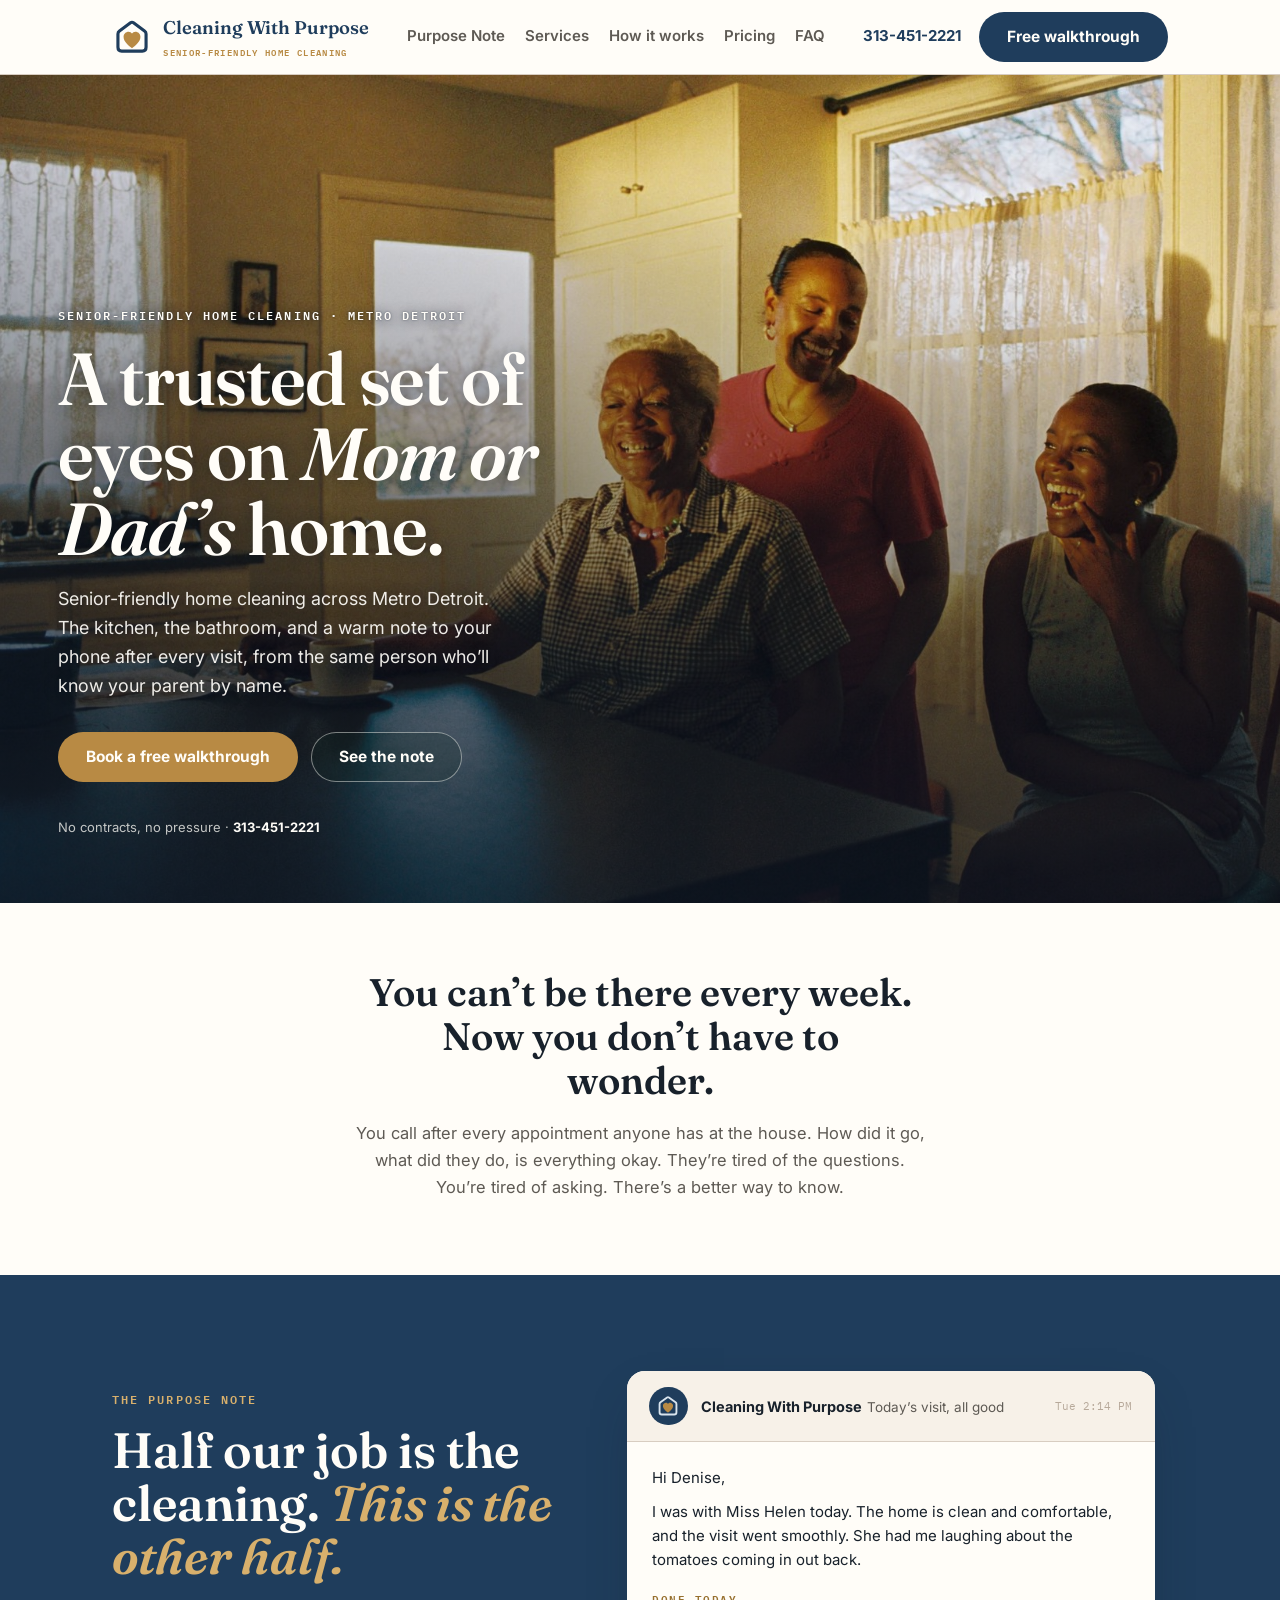
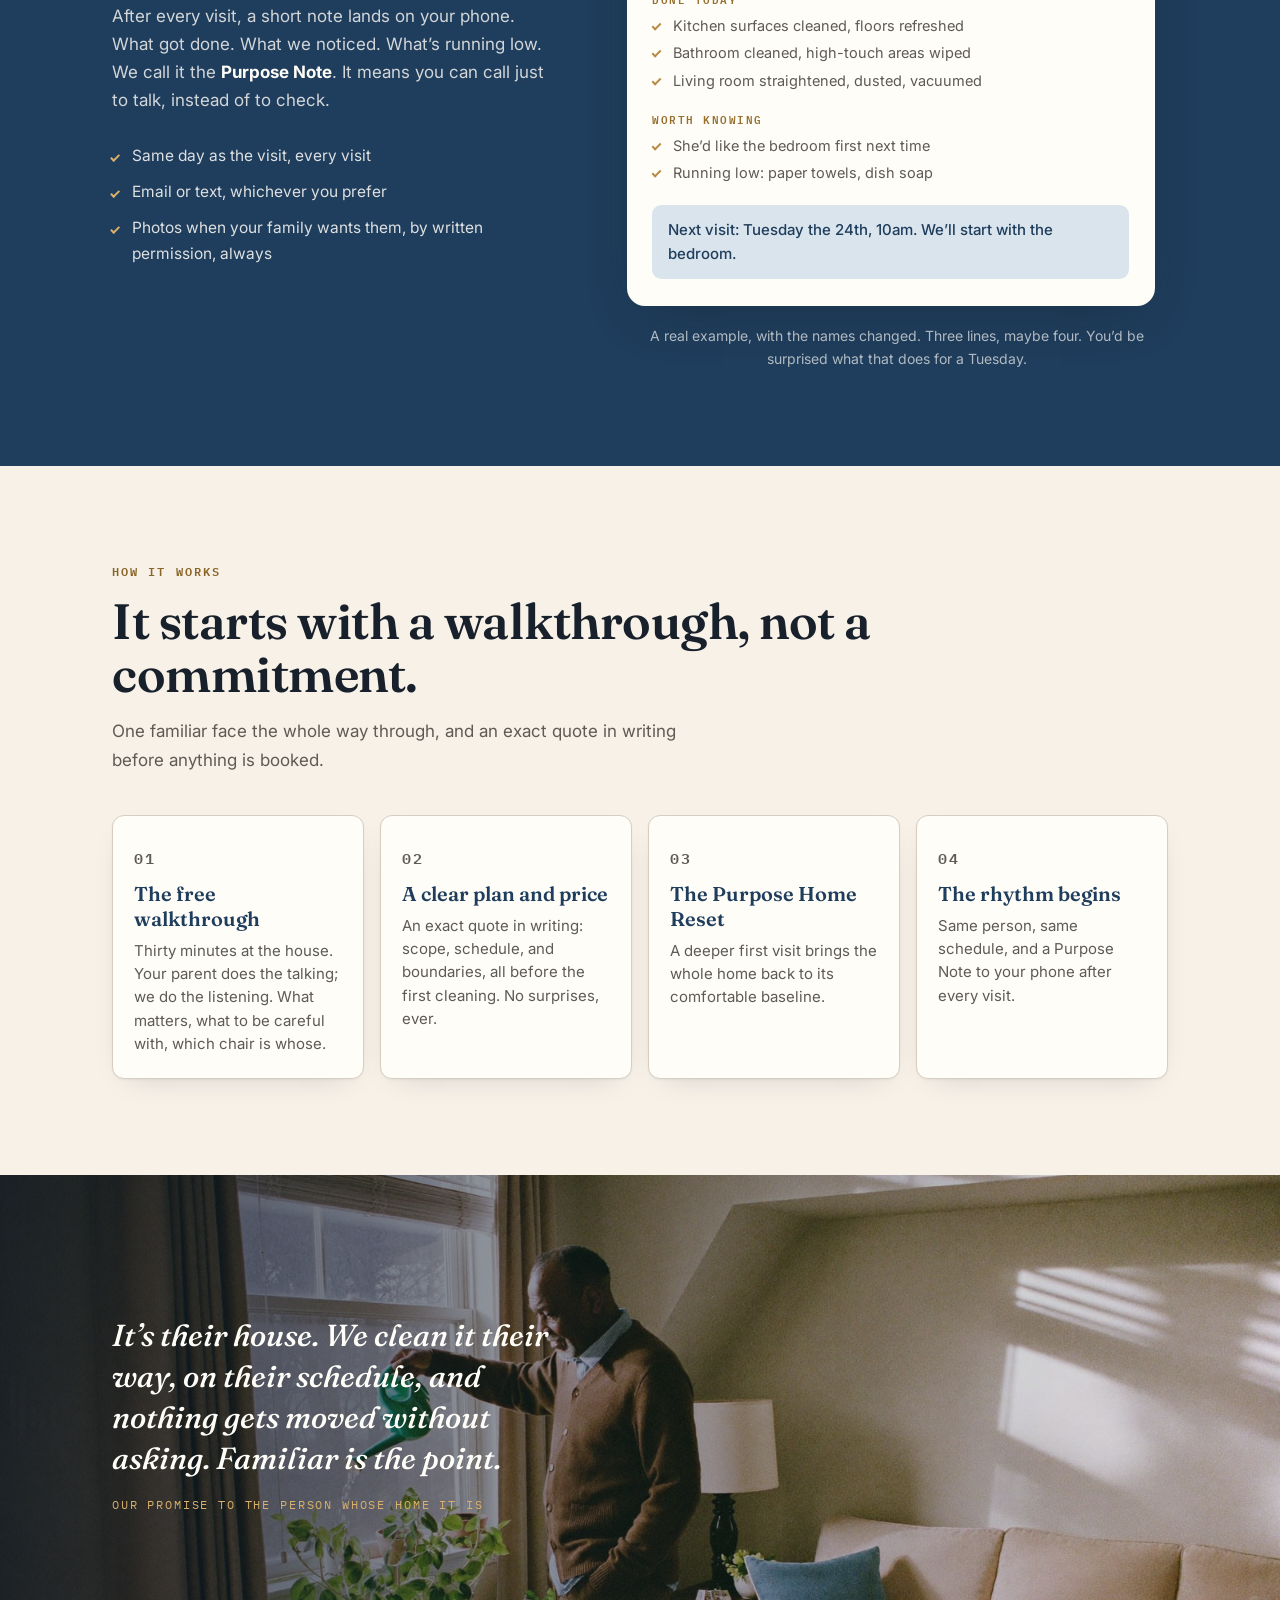
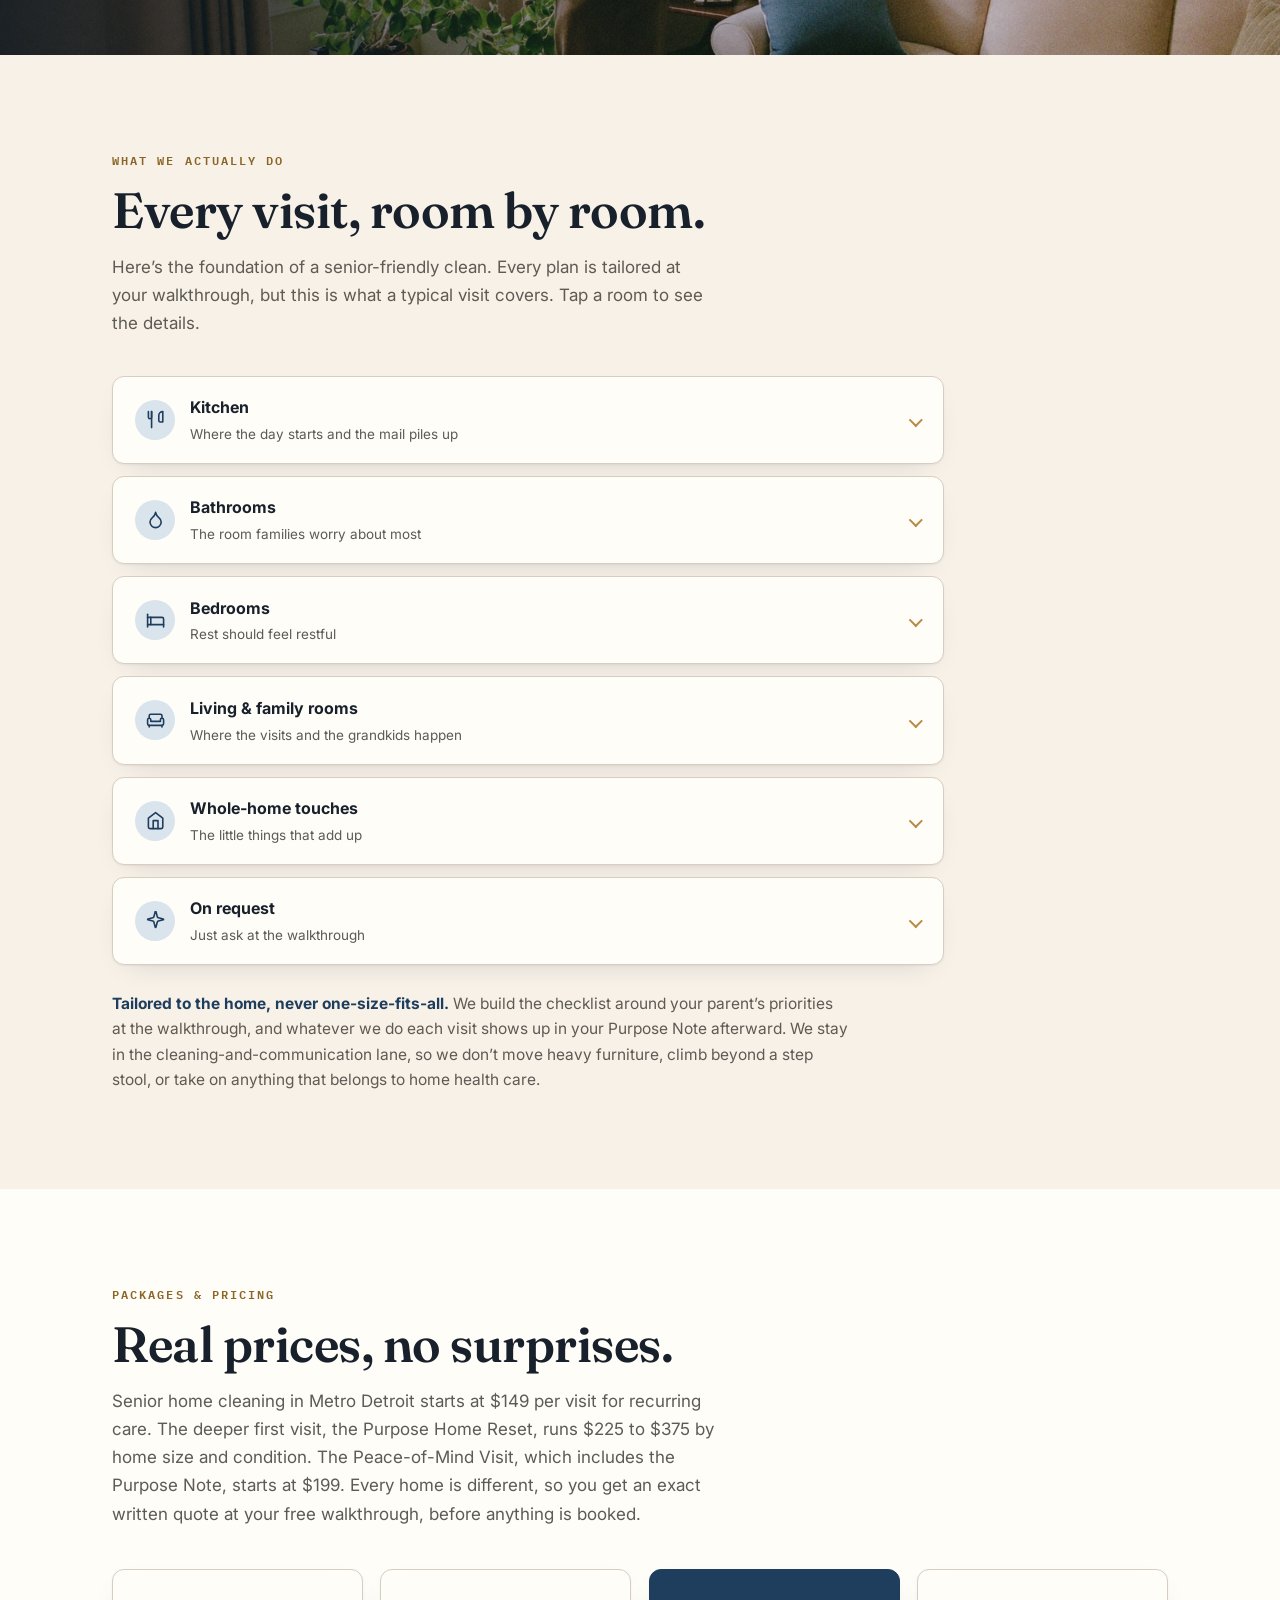
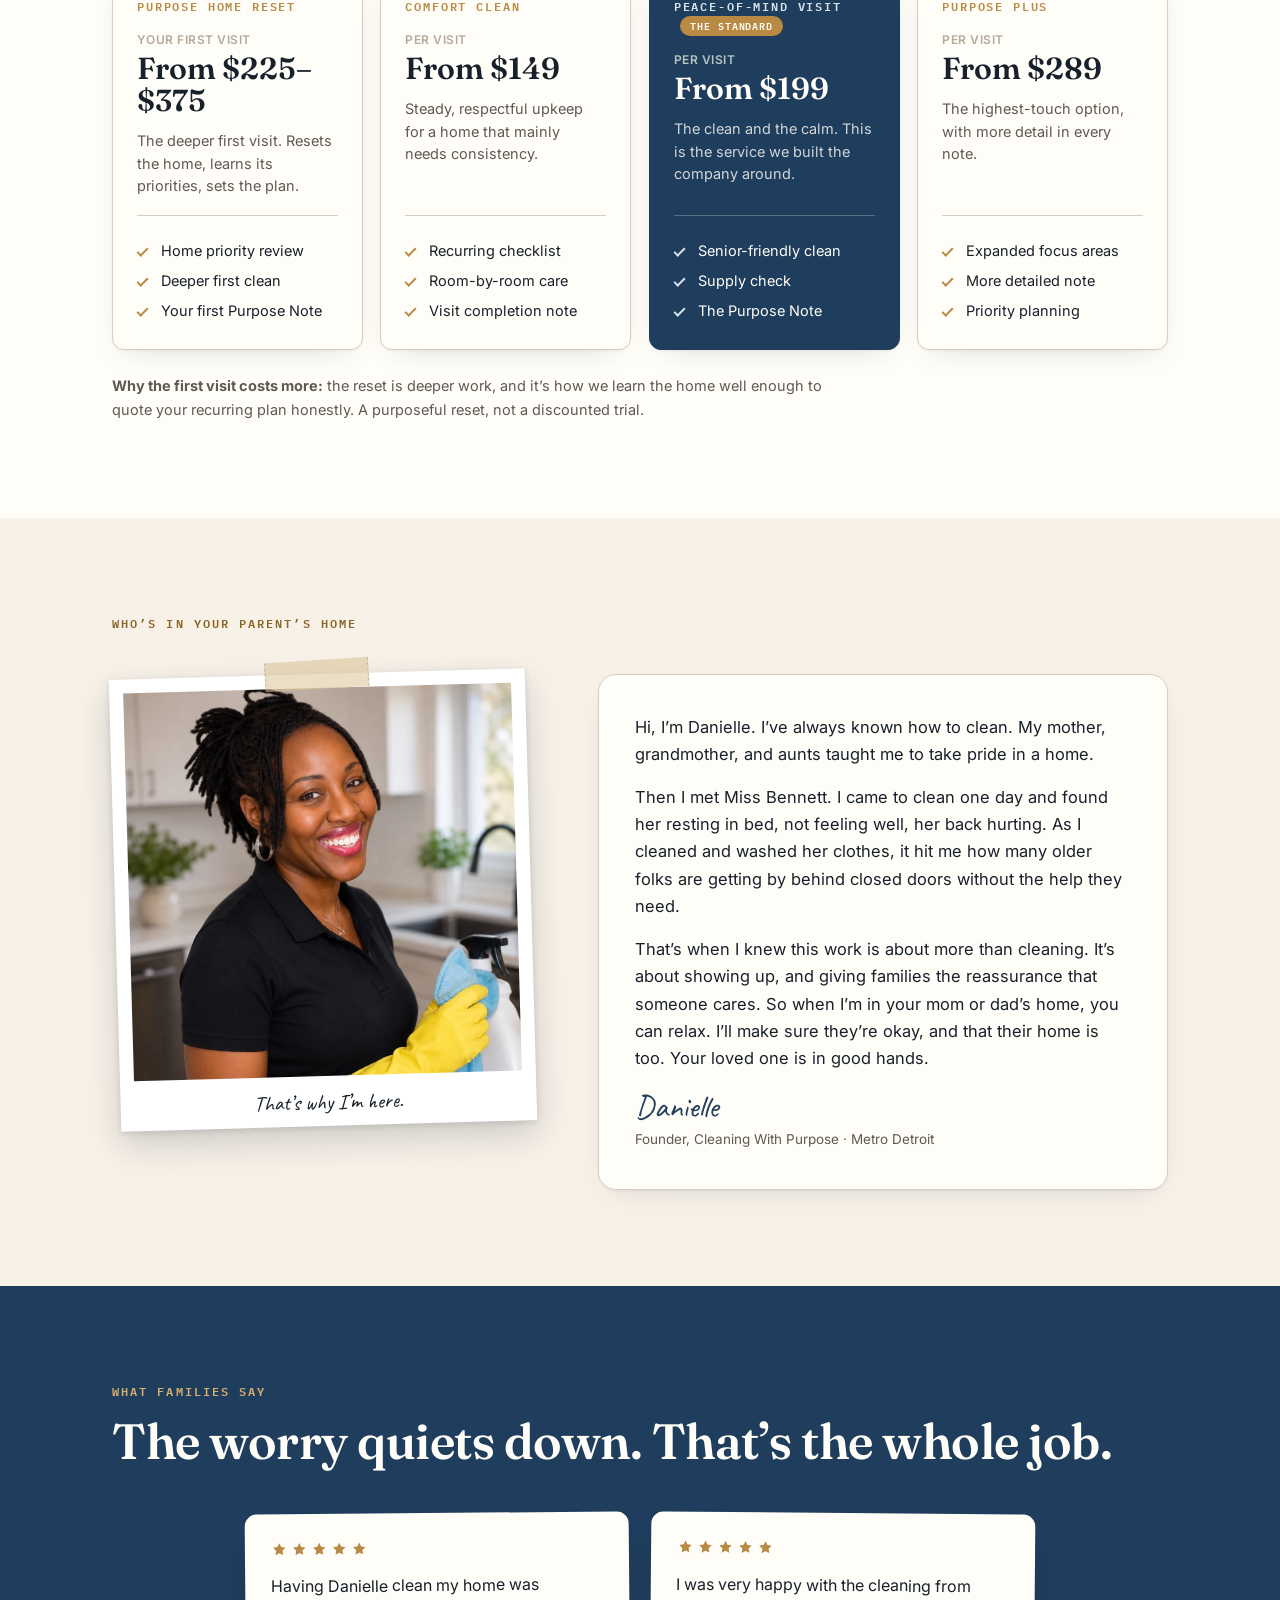
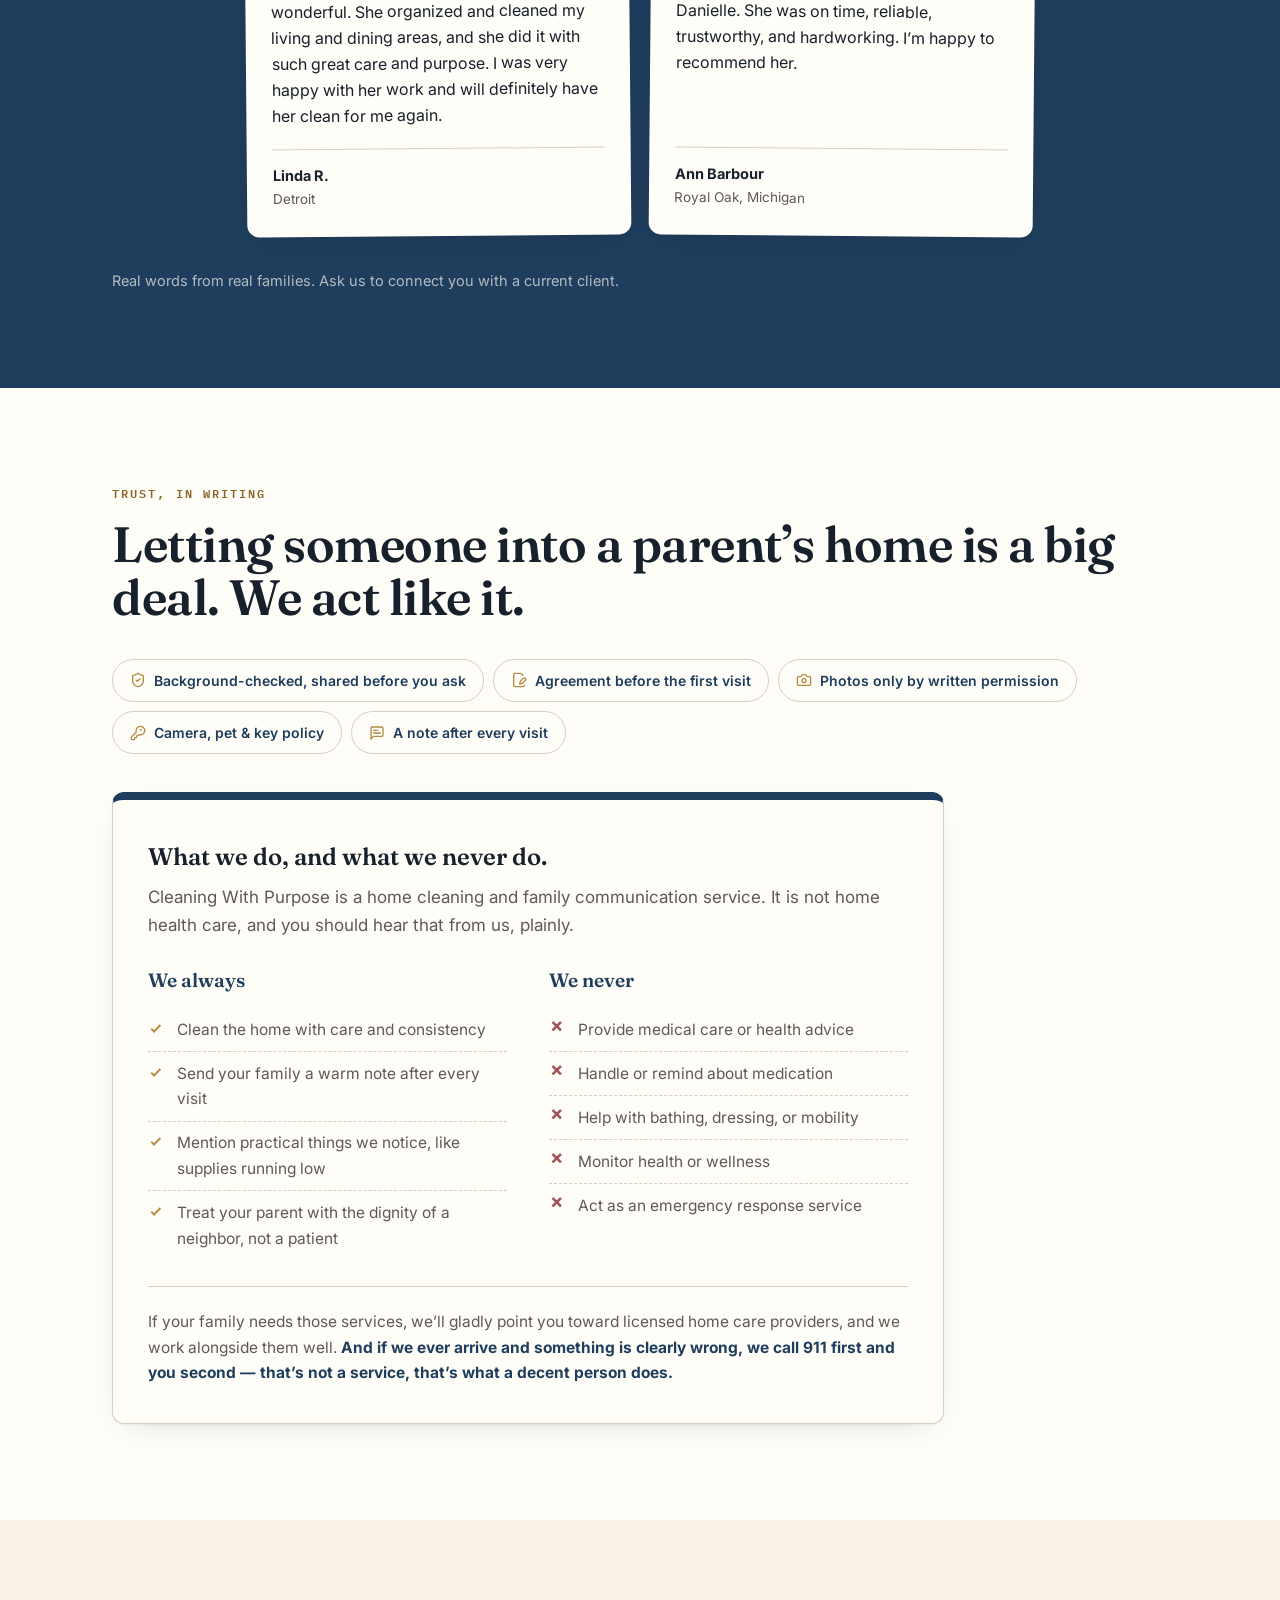
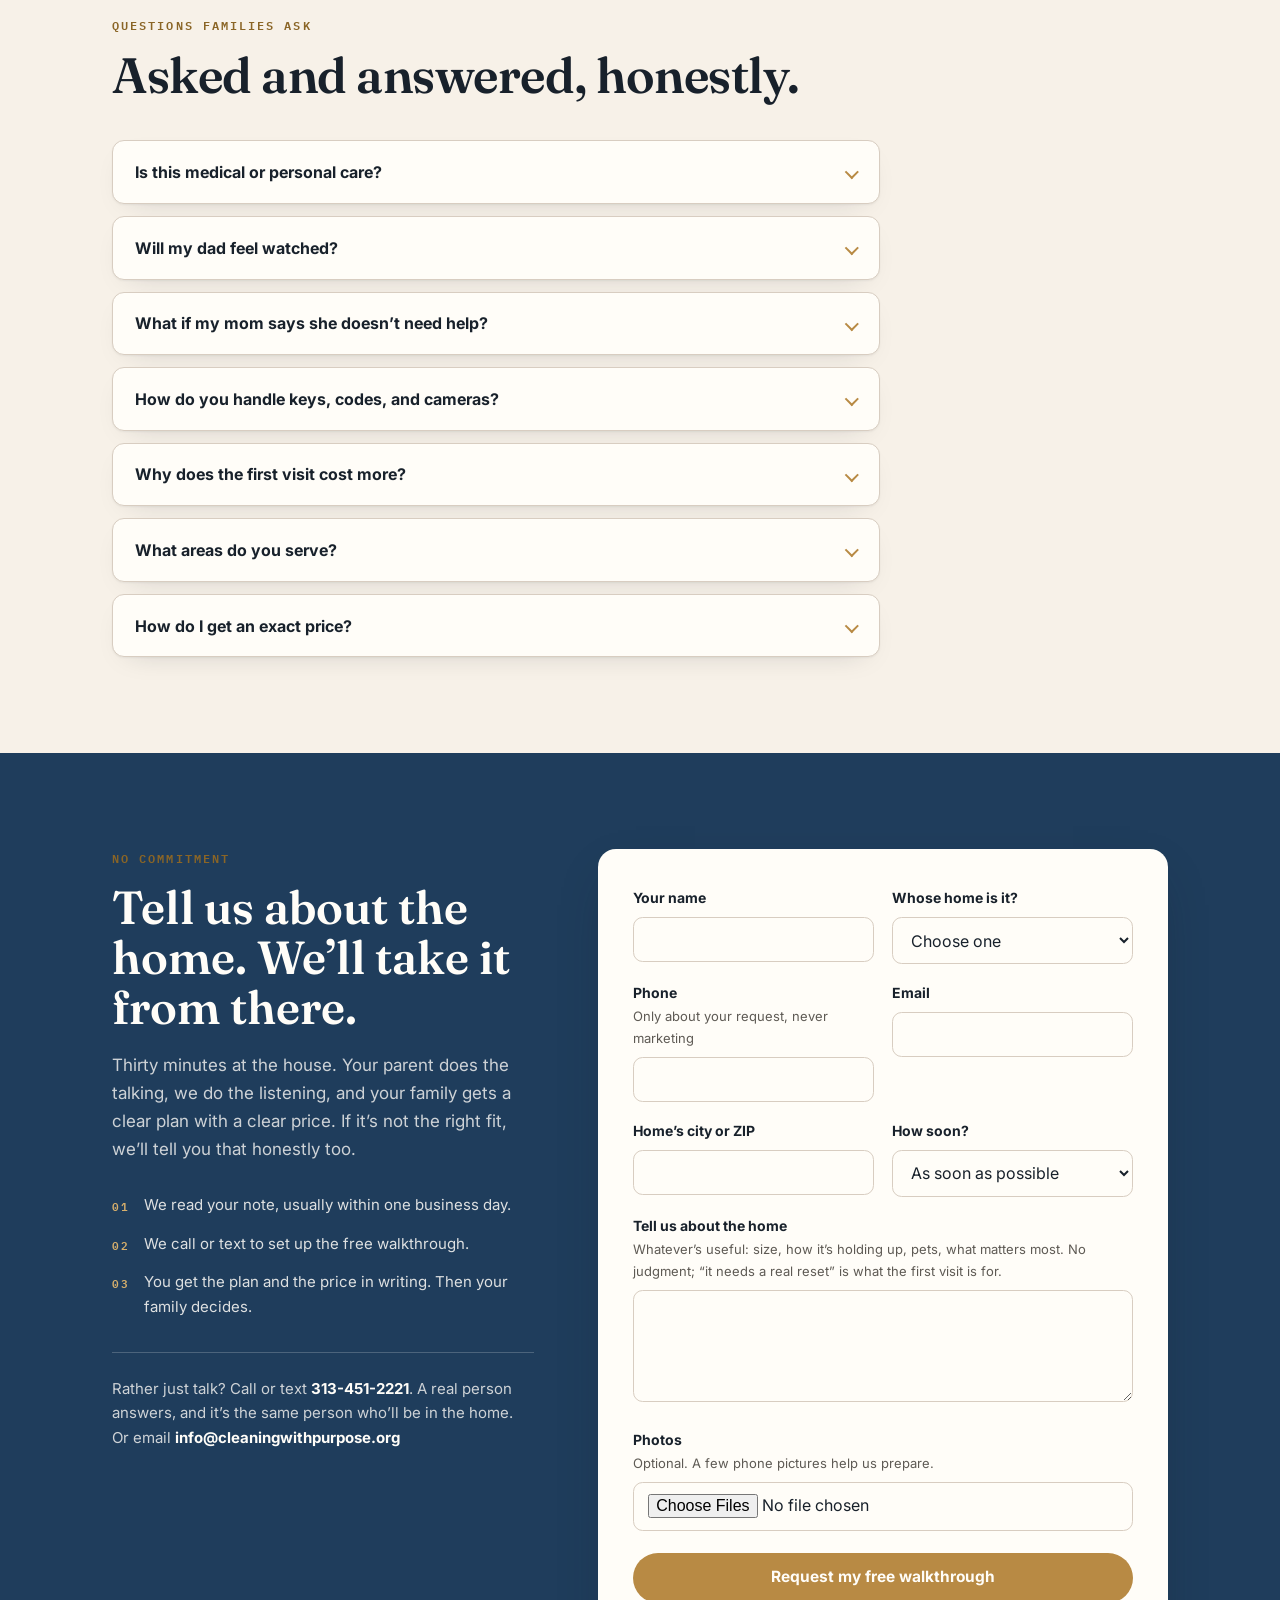
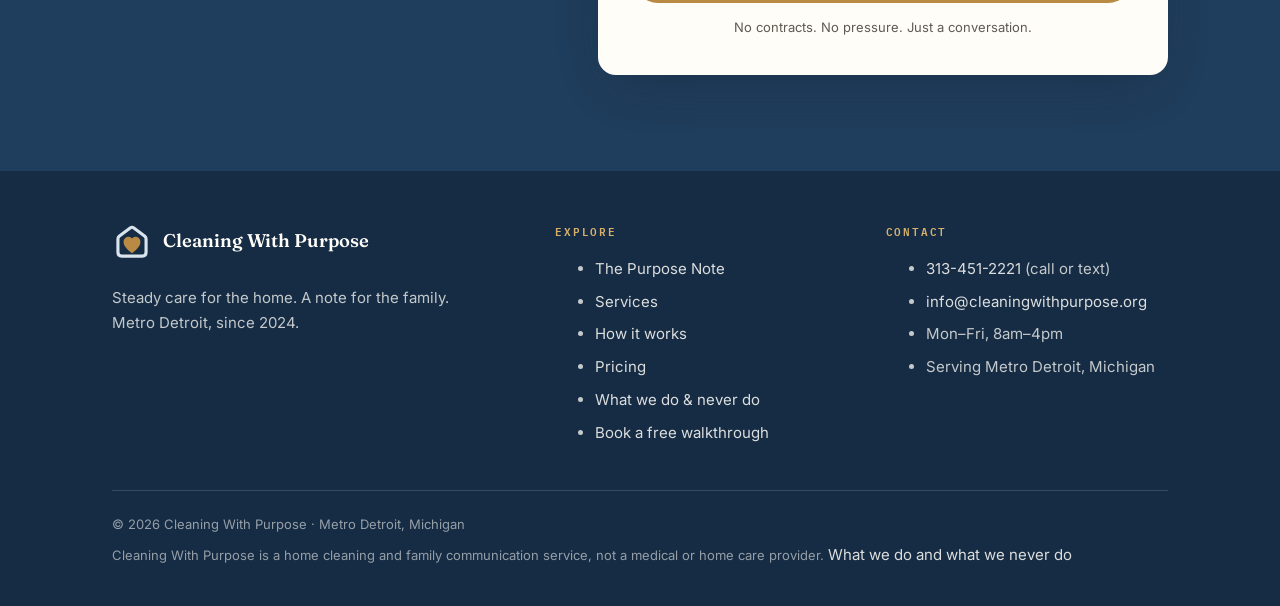
==== index.html @ 84cbd5a6 "Add two real five-star reviews (Linda R., Ann Barbour), replace samples Swap the placeholder testimo" ====
<!doctype html>
<html lang="en">
<head>
  <meta charset="UTF-8" />
  <meta name="viewport" content="width=device-width, initial-scale=1.0" />
  <title>Senior Home Cleaning in Metro Detroit | Cleaning With Purpose</title>
  <meta name="description" content="Senior-friendly home cleaning across Metro Detroit. The same trusted person every visit, plus a short note to your family after each one: the Purpose Note. Free walkthrough, no contracts." />
  <link rel="canonical" href="https://cleaningwithpurpose.org/" />
  <meta name="robots" content="index, follow, max-image-preview:large" />

  <!-- Open Graph -->
  <meta property="og:type" content="website" />
  <meta property="og:site_name" content="Cleaning With Purpose" />
  <meta property="og:locale" content="en_US" />
  <meta property="og:url" content="https://cleaningwithpurpose.org/" />
  <meta property="og:title" content="Senior Home Cleaning in Metro Detroit | Cleaning With Purpose" />
  <meta property="og:description" content="Respectful cleaning for Mom or Dad, from the same trusted person every visit. And a short note to your family after each one: the Purpose Note." />
  <meta property="og:image" content="https://cleaningwithpurpose.org/assets/img/hero-kitchen.jpg" />

  <!-- Twitter -->
  <meta name="twitter:card" content="summary_large_image" />
  <meta name="twitter:title" content="Senior Home Cleaning in Metro Detroit | Cleaning With Purpose" />
  <meta name="twitter:description" content="The same trusted person every visit, and a short note to your family after each one: the Purpose Note." />
  <meta name="twitter:image" content="https://cleaningwithpurpose.org/assets/img/hero-kitchen.jpg" />

  <meta name="theme-color" content="#1f3d5c" />

  <link rel="icon" type="image/svg+xml" href="assets/favicon.svg" />
  <link rel="preconnect" href="https://fonts.googleapis.com" />
  <link rel="preconnect" href="https://fonts.gstatic.com" crossorigin />
  <link rel="preload" as="image" href="assets/img/hero-kitchen.jpg?v=3" fetchpriority="high" />
  <link href="https://fonts.googleapis.com/css2?family=Fraunces:ital,opsz,wght@0,9..144,500;0,9..144,600;0,9..144,700;1,9..144,500;1,9..144,600&family=IBM+Plex+Mono:wght@500;600&family=Inter:wght@400;500;600;700;800&family=Caveat:wght@500;600&display=swap" rel="stylesheet" />
  <link rel="stylesheet" href="css/styles.css?v=15" />

  <!-- Structured data: LocalBusiness/CleaningService + Service + FAQ. NAP mirrors the visible footer byte-for-byte. -->
  <script type="application/ld+json">
  {
    "@context": "https://schema.org",
    "@graph": [
      {
        "@type": ["LocalBusiness", "CleaningService"],
        "@id": "https://cleaningwithpurpose.org/#business",
        "name": "Cleaning With Purpose",
        "description": "Senior-friendly home cleaning across Metro Detroit, with a short note to the family after every visit.",
        "url": "https://cleaningwithpurpose.org/",
        "telephone": "+1-313-451-2221",
        "email": "info@cleaningwithpurpose.org",
        "image": "https://cleaningwithpurpose.org/assets/img/hero-kitchen.jpg",
        "logo": "https://cleaningwithpurpose.org/assets/logo-mark.svg",
        "priceRange": "$$",
        "foundingDate": "2024",
        "address": {
          "@type": "PostalAddress",
          "addressLocality": "Detroit",
          "addressRegion": "MI",
          "addressCountry": "US"
        },
        "geo": {
          "@type": "GeoCoordinates",
          "latitude": 42.3314,
          "longitude": -83.0458
        },
        "areaServed": [
          { "@type": "City", "name": "Detroit" },
          { "@type": "City", "name": "Dearborn" },
          { "@type": "City", "name": "Royal Oak" },
          { "@type": "City", "name": "Ferndale" },
          { "@type": "City", "name": "Southfield" },
          { "@type": "City", "name": "Troy" },
          { "@type": "City", "name": "Warren" },
          { "@type": "City", "name": "Grosse Pointe" },
          { "@type": "City", "name": "Livonia" },
          {
            "@type": "GeoCircle",
            "geoMidpoint": { "@type": "GeoCoordinates", "latitude": 42.3314, "longitude": -83.0458 },
            "geoRadius": "40000"
          }
        ],
        "openingHoursSpecification": [
          {
            "@type": "OpeningHoursSpecification",
            "dayOfWeek": ["Monday", "Tuesday", "Wednesday", "Thursday", "Friday"],
            "opens": "08:00",
            "closes": "16:00"
          }
        ]
      },
      {
        "@type": "Service",
        "@id": "https://cleaningwithpurpose.org/#service",
        "serviceType": "Senior home cleaning",
        "name": "Senior-Friendly Home Cleaning",
        "provider": { "@id": "https://cleaningwithpurpose.org/#business" },
        "areaServed": {
          "@type": "GeoCircle",
          "geoMidpoint": { "@type": "GeoCoordinates", "latitude": 42.3314, "longitude": -83.0458 },
          "geoRadius": "40000"
        },
        "hasOfferCatalog": {
          "@type": "OfferCatalog",
          "name": "Cleaning packages",
          "itemListElement": [
            { "@type": "Offer", "priceCurrency": "USD", "price": "225", "itemOffered": { "@type": "Service", "name": "Purpose Home Reset", "description": "The deeper first visit. From $225 to $375 by home size and condition." } },
            { "@type": "Offer", "priceCurrency": "USD", "price": "149", "itemOffered": { "@type": "Service", "name": "Comfort Clean", "description": "Recurring senior-friendly cleaning. From $149 per visit." } },
            { "@type": "Offer", "priceCurrency": "USD", "price": "199", "itemOffered": { "@type": "Service", "name": "Peace-of-Mind Visit", "description": "Recurring cleaning plus the Purpose Note. From $199 per visit." } },
            { "@type": "Offer", "priceCurrency": "USD", "price": "289", "itemOffered": { "@type": "Service", "name": "Purpose Plus", "description": "Highest-touch recurring care. From $289 per visit." } }
          ]
        }
      },
      {
        "@type": "FAQPage",
        "@id": "https://cleaningwithpurpose.org/#faq",
        "mainEntity": [
          { "@type": "Question", "name": "Is this medical or personal care?", "acceptedAnswer": { "@type": "Answer", "text": "No, and we say that proudly. We are a cleaning service that keeps families in the loop. For personal or medical care, you will want a licensed home care agency, and we are happy to work alongside one." } },
          { "@type": "Question", "name": "Will my dad feel watched?", "acceptedAnswer": { "@type": "Answer", "text": "That is the thing we protect hardest. To your father, this is a cleaning service, full stop. The note comes to you quietly, it is warm instead of clinical, and nothing is ever photographed without the permission your family sets up front." } },
          { "@type": "Question", "name": "What if my mom says she doesn't need help?", "acceptedAnswer": { "@type": "Answer", "text": "Most of them say that. That's why the first step is a walkthrough, not a commitment. She meets one person, not a company. In our experience the resistance isn't to help. It's to strangers and to fuss, and we bring neither." } },
          { "@type": "Question", "name": "How do you handle keys, codes, and cameras?", "acceptedAnswer": { "@type": "Answer", "text": "With a written access policy set before we arrive: keys, lockboxes, codes, parking, pets, all of it. Cameras in the home are completely fine with us." } },
          { "@type": "Question", "name": "Why does the first visit cost more?", "acceptedAnswer": { "@type": "Answer", "text": "The Purpose Home Reset is deeper work: it brings the home back to a comfortable baseline and teaches us its priorities. That is what lets us quote your recurring plan honestly. It is a reset, not a discounted trial." } },
          { "@type": "Question", "name": "What areas do you serve?", "acceptedAnswer": { "@type": "Answer", "text": "We serve Metro Detroit and the surrounding communities: Detroit, Dearborn, Royal Oak, Ferndale, Southfield, Troy, Warren, Grosse Pointe, and Livonia. Not sure we reach the neighborhood? Just ask, and you will get a straight answer the same day." } },
          { "@type": "Question", "name": "How do I get an exact price?", "acceptedAnswer": { "@type": "Answer", "text": "Book the free walkthrough below: thirty minutes at the house. You will have a clear plan and an exact quote in writing before anything is booked." } }
        ]
      }
    ]
  }
  </script>
</head>
<body>
  <a class="skip-link" href="#main">Skip to content</a>

  <header class="site-header">
    <div class="container site-header__inner">
      <a class="brand" href="#top" aria-label="Cleaning With Purpose — home">
        <span class="brand__mark"><svg viewBox="0 0 64 64" xmlns="http://www.w3.org/2000/svg" role="img" aria-label="Cleaning With Purpose mark"><path d="M15.5 54.5 L48.5 54.5 Q54.5 54.5 54.5 48.5 L54.5 27 Q54.5 24 52.08 22.23 L34.42 9.27 Q32 7.5 29.58 9.27 L11.92 22.23 Q9.5 24 9.5 27 L9.5 48.5 Q9.5 54.5 15.5 54.5 Z" fill="none" stroke="#1F3D5C" stroke-width="5" stroke-linecap="round" stroke-linejoin="round"/><path d="M32 50.06 C27.27 46.01 18.5 39.93 18.5 31.5 C18.5 27.05 22.13 23.4 26.6 23.4 C28.96 23.4 30.98 24.62 32 26.51 C33.02 24.62 35.04 23.4 37.4 23.4 C41.87 23.4 45.5 27.05 45.5 31.5 C45.5 39.93 36.73 46.01 32 50.06 Z" fill="#B88A44"/></svg></span>
        <span>
          <span class="brand__name">Cleaning With Purpose</span>
          <span class="brand__tag">Senior-Friendly Home Cleaning</span>
        </span>
      </a>
      <nav class="site-nav" aria-label="Primary">
        <a href="#note">Purpose Note</a>
        <a href="#services">Services</a>
        <a href="#how">How it works</a>
        <a href="#pricing">Pricing</a>
        <a href="#faq">FAQ</a>
      </nav>
      <div class="header-actions">
        <a class="header-phone" href="tel:+13134512221">313-451-2221</a>
        <a class="btn btn--primary" href="#request">Free walkthrough</a>
      </div>
      <button class="nav-toggle" type="button" aria-expanded="false" aria-controls="mobile-nav" aria-label="Open menu">
        <svg viewBox="0 0 24 24" width="22" height="22" fill="none" stroke="currentColor" stroke-width="2" stroke-linecap="round" aria-hidden="true"><path d="M4 7h16M4 12h16M4 17h16"/></svg>
      </button>
    </div>
    <nav class="mobile-nav" id="mobile-nav" aria-label="Mobile">
      <a href="#note">The Purpose Note</a>
      <a href="#services">Services</a>
      <a href="#how">How it works</a>
      <a href="#pricing">Pricing</a>
      <a href="#faq">FAQ</a>
      <a href="tel:+13134512221">Call 313-451-2221</a>
      <a class="btn btn--primary" href="#request">Book a free walkthrough</a>
    </nav>
  </header>

  <main id="main">
    <!-- ============ HERO ============ -->
    <section class="hero" id="top">
      <img class="hero__img" src="assets/img/hero-kitchen.jpg?v=3" alt="An older woman laughing with her family in her warm, sunlit kitchen" width="1638" height="1152" />
      <div class="container">
        <div class="hero__inner">
          <p class="eyebrow">Senior-friendly home cleaning &middot; Metro Detroit</p>
          <h1>A trusted set of eyes on <em>Mom or Dad&rsquo;s</em> home.</h1>
          <p class="hero__sub">Senior-friendly home cleaning across Metro Detroit. The kitchen, the bathroom, and a warm note to your phone after every visit, from the same person who&rsquo;ll know your parent by name.</p>
          <div class="hero__ctas">
            <a class="btn btn--brass" href="#request">Book a free walkthrough</a>
            <a class="btn btn--ghost-light" href="#note">See the note</a>
          </div>
          <p class="hero__meta">No contracts, no pressure &middot; <a href="tel:+13134512221">313-451-2221</a></p>
        </div>
      </div>
    </section>

    <!-- ============ BRIDGE ============ -->
    <section class="bridge">
      <div class="container">
        <h2>You can&rsquo;t be there every week. Now you don&rsquo;t have to wonder.</h2>
        <p>You call after every appointment anyone has at the house. How did it go, what did they do, is everything okay. They&rsquo;re tired of the questions. You&rsquo;re tired of asking. There&rsquo;s a better way to know.</p>
      </div>
    </section>

    <!-- ============ THE PURPOSE NOTE ============ -->
    <section class="section section--forest note-section" id="note">
      <div class="container">
        <div class="note-grid">
          <div class="note-copy">
            <p class="eyebrow">The Purpose Note</p>
            <h2 class="statement">Half our job is the cleaning. <em>This is the other half.</em></h2>
            <p>After every visit, a short note lands on your phone. What got done. What we noticed. What&rsquo;s running low. We call it the <strong>Purpose Note</strong>. It means you can call just to talk, instead of to check.</p>
            <ul class="note-points">
              <li>Same day as the visit, every visit</li>
              <li>Email or text, whichever you prefer</li>
              <li>Photos when your family wants them, by written permission, always</li>
            </ul>
          </div>
          <div>
            <article class="email" aria-label="Sample Purpose Note">
              <div class="email__bar">
                <span class="email__avatar" aria-hidden="true"><svg viewBox="0 0 64 64" xmlns="http://www.w3.org/2000/svg"><path d="M15.5 54.5 L48.5 54.5 Q54.5 54.5 54.5 48.5 L54.5 27 Q54.5 24 52.08 22.23 L34.42 9.27 Q32 7.5 29.58 9.27 L11.92 22.23 Q9.5 24 9.5 27 L9.5 48.5 Q9.5 54.5 15.5 54.5 Z" fill="none" stroke="#D9E4ED" stroke-width="5" stroke-linecap="round" stroke-linejoin="round"/><path d="M32 50.06 C27.27 46.01 18.5 39.93 18.5 31.5 C18.5 27.05 22.13 23.4 26.6 23.4 C28.96 23.4 30.98 24.62 32 26.51 C33.02 24.62 35.04 23.4 37.4 23.4 C41.87 23.4 45.5 27.05 45.5 31.5 C45.5 39.93 36.73 46.01 32 50.06 Z" fill="#B88A44"/></svg></span>
                <span class="email__meta">
                  <span class="email__from">Cleaning With Purpose</span>
                  <span class="email__subject">Today&rsquo;s visit, all good</span>
                </span>
                <span class="email__time">Tue 2:14 PM</span>
              </div>
              <div class="email__body">
                <p>Hi Denise,</p>
                <p>I was with Miss Helen today. The home is clean and comfortable, and the visit went smoothly. She had me laughing about the tomatoes coming in out back.</p>
                <h3>Done today</h3>
                <ul>
                  <li>Kitchen surfaces cleaned, floors refreshed</li>
                  <li>Bathroom cleaned, high-touch areas wiped</li>
                  <li>Living room straightened, dusted, vacuumed</li>
                </ul>
                <h3>Worth knowing</h3>
                <ul>
                  <li>She&rsquo;d like the bedroom first next time</li>
                  <li>Running low: paper towels, dish soap</li>
                </ul>
                <p class="email__next">Next visit: Tuesday the 24th, 10am. We&rsquo;ll start with the bedroom.</p>
              </div>
            </article>
            <p class="email__caption">A real example, with the names changed. Three lines, maybe four. You&rsquo;d be surprised what that does for a Tuesday.</p>
          </div>
        </div>
      </div>
    </section>

    <!-- ============ HOW IT WORKS ============ -->
    <section class="section section--cream" id="how">
      <div class="container">
        <p class="eyebrow">How it works</p>
        <h2 class="section-title">It starts with a walkthrough, not a commitment.</h2>
        <p class="section-intro">One familiar face the whole way through, and an exact quote in writing before anything is booked.</p>
        <ol class="steps">
          <li class="step">
            <p class="step__num">01</p>
            <h3>The free walkthrough</h3>
            <p>Thirty minutes at the house. Your parent does the talking; we do the listening. What matters, what to be careful with, which chair is whose.</p>
          </li>
          <li class="step">
            <p class="step__num">02</p>
            <h3>A clear plan and price</h3>
            <p>An exact quote in writing: scope, schedule, and boundaries, all before the first cleaning. No surprises, ever.</p>
          </li>
          <li class="step">
            <p class="step__num">03</p>
            <h3>The Purpose Home Reset</h3>
            <p>A deeper first visit brings the whole home back to its comfortable baseline.</p>
          </li>
          <li class="step">
            <p class="step__num">04</p>
            <h3>The rhythm begins</h3>
            <p>Same person, same schedule, and a Purpose Note to your phone after every visit.</p>
          </li>
        </ol>
      </div>
    </section>

    <!-- ============ PHOTO BAND / DIGNITY ============ -->
    <section class="photo-band" aria-label="Our promise">
      <img src="assets/img/founder-candid.jpg?v=2" alt="An older man at ease in his bright, tidy living room" width="1600" height="900" />
      <div class="container">
        <blockquote>
          <p>It&rsquo;s their house. We clean it their way, on their schedule, and nothing gets moved without asking. Familiar is the point.</p>
          <cite>Our promise to the person whose home it is</cite>
        </blockquote>
      </div>
    </section>

    <!-- ============ SERVICES (ROOM BY ROOM) ============
         NOTE TO CLIENT: confirm/adjust these task lists to match exactly what Danielle does. -->
    <section class="section section--cream" id="services">
      <div class="container">
        <p class="eyebrow">What we actually do</p>
        <h2 class="section-title">Every visit, room by room.</h2>
        <p class="section-intro">Here&rsquo;s the foundation of a senior-friendly clean. Every plan is tailored at your walkthrough, but this is what a typical visit covers. Tap a room to see the details.</p>
        <div class="rooms">
          <details class="faq room">
            <summary><span class="room-ic"><svg viewBox="0 0 24 24" fill="none" stroke="currentColor" stroke-width="2" stroke-linecap="round" stroke-linejoin="round" aria-hidden="true"><path d="M3 2v7c0 1.1.9 2 2 2a2 2 0 0 0 2-2V2"/><path d="M7 2v20"/><path d="M21 15V2a5 5 0 0 0-5 5v6c0 1.1.9 2 2 2h3Z"/></svg></span><span class="room-txt">Kitchen<span class="room-sub">Where the day starts and the mail piles up</span></span></summary>
            <ul class="room-tasks">
              <li>Counters and backsplash wiped down</li>
              <li>Sink scrubbed and shined</li>
              <li>Stovetop and range cleaned</li>
              <li>Outside of fridge, oven, and dishwasher</li>
              <li>Microwave cleaned inside and out</li>
              <li>Table and chairs wiped</li>
              <li>Floors swept and mopped</li>
              <li>Trash taken out</li>
            </ul>
          </details>
          <details class="faq room">
            <summary><span class="room-ic"><svg viewBox="0 0 24 24" fill="none" stroke="currentColor" stroke-width="2" stroke-linecap="round" stroke-linejoin="round" aria-hidden="true"><path d="M12 22a7 7 0 0 0 7-7c0-2-1-3.9-3-5.5s-3.5-4-4-6.5c-.5 2.5-2 4.9-4 6.5C6 11.1 5 13 5 15a7 7 0 0 0 7 7z"/></svg></span><span class="room-txt">Bathrooms<span class="room-sub">The room families worry about most</span></span></summary>
            <ul class="room-tasks">
              <li>Toilet cleaned and sanitized</li>
              <li>Tub and shower scrubbed</li>
              <li>Sink, counter, and faucet</li>
              <li>Mirror polished</li>
              <li>Fixtures and handles shined</li>
              <li>Floors washed</li>
              <li>Trash emptied</li>
              <li>Fresh towels set out, if left for us</li>
            </ul>
          </details>
          <details class="faq room">
            <summary><span class="room-ic"><svg viewBox="0 0 24 24" fill="none" stroke="currentColor" stroke-width="2" stroke-linecap="round" stroke-linejoin="round" aria-hidden="true"><path d="M2 4v16"/><path d="M2 8h18a2 2 0 0 1 2 2v10"/><path d="M2 17h20"/><path d="M6 8v9"/></svg></span><span class="room-txt">Bedrooms<span class="room-sub">Rest should feel restful</span></span></summary>
            <ul class="room-tasks">
              <li>Beds made (linens changed when left out)</li>
              <li>Nightstands and surfaces dusted</li>
              <li>Mirrors and glass</li>
              <li>A gentle tidy and reset</li>
              <li>Floors vacuumed or mopped</li>
              <li>Trash emptied</li>
            </ul>
          </details>
          <details class="faq room">
            <summary><span class="room-ic"><svg viewBox="0 0 24 24" fill="none" stroke="currentColor" stroke-width="2" stroke-linecap="round" stroke-linejoin="round" aria-hidden="true"><path d="M20 9V6a2 2 0 0 0-2-2H6a2 2 0 0 0-2 2v3"/><path d="M2 11v5a2 2 0 0 0 2 2h16a2 2 0 0 0 2-2v-5a2 2 0 0 0-4 0v2H6v-2a2 2 0 0 0-4 0Z"/><path d="M4 18v2"/><path d="M20 18v2"/></svg></span><span class="room-txt">Living &amp; family rooms<span class="room-sub">Where the visits and the grandkids happen</span></span></summary>
            <ul class="room-tasks">
              <li>Dusting, including reachable high-touch spots</li>
              <li>Surfaces and side tables</li>
              <li>Cushions and throws straightened</li>
              <li>Glass tables and TV screens</li>
              <li>Floors vacuumed or mopped</li>
              <li>A light tidy, nothing moved without asking</li>
            </ul>
          </details>
          <details class="faq room">
            <summary><span class="room-ic"><svg viewBox="0 0 24 24" fill="none" stroke="currentColor" stroke-width="2" stroke-linecap="round" stroke-linejoin="round" aria-hidden="true"><path d="m3 9 9-7 9 7v11a2 2 0 0 1-2 2H5a2 2 0 0 1-2-2z"/><path d="M9 22V12h6v10"/></svg></span><span class="room-txt">Whole-home touches<span class="room-sub">The little things that add up</span></span></summary>
            <ul class="room-tasks">
              <li>Light switches, door handles, and railings</li>
              <li>Baseboards (on a rotating schedule)</li>
              <li>Interior glass and entryways</li>
              <li>A supply check for what&rsquo;s running low</li>
            </ul>
          </details>
          <details class="faq room">
            <summary><span class="room-ic"><svg viewBox="0 0 24 24" fill="none" stroke="currentColor" stroke-width="2" stroke-linecap="round" stroke-linejoin="round" aria-hidden="true"><path d="M9.94 14.06A2 2 0 0 0 8.5 12.6L2.4 11a.5.5 0 0 1 0-.97L8.5 8.4A2 2 0 0 0 9.94 6.94L11.5.8a.5.5 0 0 1 .97 0l1.57 6.14A2 2 0 0 0 15.5 8.4l6.1 1.63a.5.5 0 0 1 0 .97L15.5 12.6a2 2 0 0 0-1.44 1.46L12.47 20.2a.5.5 0 0 1-.97 0z"/></svg></span><span class="room-txt">On request<span class="room-sub">Just ask at the walkthrough</span></span></summary>
            <ul class="room-tasks">
              <li>Inside the fridge</li>
              <li>Inside the oven</li>
              <li>Interior windows</li>
              <li>Laundry washed or folded</li>
              <li>Light decluttering, only with permission</li>
              <li>Seasonal deep-clean focus areas</li>
            </ul>
          </details>
        </div>
        <p class="rooms-note"><strong>Tailored to the home, never one-size-fits-all.</strong> We build the checklist around your parent&rsquo;s priorities at the walkthrough, and whatever we do each visit shows up in your Purpose Note afterward. We stay in the cleaning-and-communication lane, so we don&rsquo;t move heavy furniture, climb beyond a step stool, or take on anything that belongs to home health care.</p>
      </div>
    </section>

    <!-- ============ PRICING ============ -->
    <section class="section section--white" id="pricing">
      <div class="container">
        <p class="eyebrow">Packages &amp; pricing</p>
        <h2 class="section-title">Real prices, no surprises.</h2>
        <p class="section-intro">Senior home cleaning in Metro Detroit starts at $149 per visit for recurring care. The deeper first visit, the Purpose Home Reset, runs $225 to $375 by home size and condition. The Peace-of-Mind Visit, which includes the Purpose Note, starts at $199. Every home is different, so you get an exact written quote at your free walkthrough, before anything is booked.</p>
        <div class="pricing-grid">
          <article class="plan">
            <p class="plan__name">Purpose Home Reset</p>
            <p class="plan__price"><small>Your first visit</small>From $225&ndash;$375</p>
            <p class="plan__for">The deeper first visit. Resets the home, learns its priorities, sets the plan.</p>
            <ul>
              <li>Home priority review</li>
              <li>Deeper first clean</li>
              <li>Your first Purpose Note</li>
            </ul>
          </article>
          <article class="plan">
            <p class="plan__name">Comfort Clean</p>
            <p class="plan__price"><small>Per visit</small>From $149</p>
            <p class="plan__for">Steady, respectful upkeep for a home that mainly needs consistency.</p>
            <ul>
              <li>Recurring checklist</li>
              <li>Room-by-room care</li>
              <li>Visit completion note</li>
            </ul>
          </article>
          <article class="plan plan--featured">
            <p class="plan__name">Peace-of-Mind Visit <span class="plan__flag">The standard</span></p>
            <p class="plan__price"><small>Per visit</small>From $199</p>
            <p class="plan__for">The clean and the calm. This is the service we built the company around.</p>
            <ul>
              <li>Senior-friendly clean</li>
              <li>Supply check</li>
              <li>The Purpose Note</li>
            </ul>
          </article>
          <article class="plan">
            <p class="plan__name">Purpose Plus</p>
            <p class="plan__price"><small>Per visit</small>From $289</p>
            <p class="plan__for">The highest-touch option, with more detail in every note.</p>
            <ul>
              <li>Expanded focus areas</li>
              <li>More detailed note</li>
              <li>Priority planning</li>
            </ul>
          </article>
        </div>
        <p class="pricing-note"><strong>Why the first visit costs more:</strong> the reset is deeper work, and it&rsquo;s how we learn the home well enough to quote your recurring plan honestly. A purposeful reset, not a discounted trial.</p>
      </div>
    </section>

    <!-- ============ FOUNDER LETTER ============ -->
    <section class="section section--cream" id="founder">
      <div class="container">
        <p class="eyebrow">Who&rsquo;s in your parent&rsquo;s home</p>
        <div class="letter-grid">
          <div>
            <div class="photo-frame">
              <div class="tape"></div>
              <img src="assets/img/danielle.jpg" alt="Danielle, founder of Cleaning With Purpose, smiling in a client's kitchen" width="1100" height="1100" />
              <p class="cap">That&rsquo;s why I&rsquo;m here.</p>
            </div>
          </div>
          <div class="letter">
            <p>Hi, I&rsquo;m Danielle. I&rsquo;ve always known how to clean. My mother, grandmother, and aunts taught me to take pride in a home.</p>
            <p>Then I met Miss Bennett. I came to clean one day and found her resting in bed, not feeling well, her back hurting. As I cleaned and washed her clothes, it hit me how many older folks are getting by behind closed doors without the help they need.</p>
            <p>That&rsquo;s when I knew this work is about more than cleaning. It&rsquo;s about showing up, and giving families the reassurance that someone cares. So when I&rsquo;m in your mom or dad&rsquo;s home, you can relax. I&rsquo;ll make sure they&rsquo;re okay, and that their home is too. Your loved one is in good hands.</p>
            <p class="sig">Danielle</p>
            <p class="sig-note">Founder, Cleaning With Purpose &middot; Metro Detroit</p>
          </div>
        </div>
      </div>
    </section>

    <!-- ============ TESTIMONIALS (real, permission-given reviews) ============
         Visible star graphics only. Do NOT add Review/AggregateRating JSON-LD for the
         company's own reviews — Google treats self-hosted review markup as self-serving.
         SERP stars come from Google Business Profile reviews instead. -->
    <section class="section section--forest" id="testimonials" aria-label="What families say">
      <div class="container">
        <p class="eyebrow">What families say</p>
        <h2 class="section-title">The worry quiets down. That&rsquo;s the whole job.</h2>
        <div class="tcards">
          <article class="tcard">
            <div class="stars" role="img" aria-label="Rated 5 out of 5">
              <svg viewBox="0 0 24 24" fill="currentColor" aria-hidden="true"><path d="M12 2.6l2.74 5.56 6.13.89-4.44 4.32 1.05 6.11L12 16.98l-5.49 2.9 1.05-6.11L3.13 9.05l6.13-.89L12 2.6z"/></svg>
              <svg viewBox="0 0 24 24" fill="currentColor" aria-hidden="true"><path d="M12 2.6l2.74 5.56 6.13.89-4.44 4.32 1.05 6.11L12 16.98l-5.49 2.9 1.05-6.11L3.13 9.05l6.13-.89L12 2.6z"/></svg>
              <svg viewBox="0 0 24 24" fill="currentColor" aria-hidden="true"><path d="M12 2.6l2.74 5.56 6.13.89-4.44 4.32 1.05 6.11L12 16.98l-5.49 2.9 1.05-6.11L3.13 9.05l6.13-.89L12 2.6z"/></svg>
              <svg viewBox="0 0 24 24" fill="currentColor" aria-hidden="true"><path d="M12 2.6l2.74 5.56 6.13.89-4.44 4.32 1.05 6.11L12 16.98l-5.49 2.9 1.05-6.11L3.13 9.05l6.13-.89L12 2.6z"/></svg>
              <svg viewBox="0 0 24 24" fill="currentColor" aria-hidden="true"><path d="M12 2.6l2.74 5.56 6.13.89-4.44 4.32 1.05 6.11L12 16.98l-5.49 2.9 1.05-6.11L3.13 9.05l6.13-.89L12 2.6z"/></svg>
            </div>
            <blockquote>Having Danielle clean my home was wonderful. She organized and cleaned my living and dining areas, and she did it with such great care and purpose. I was very happy with her work and will definitely have her clean for me again.</blockquote>
            <p class="who"><b>Linda R.</b><span>Detroit</span></p>
          </article>
          <article class="tcard">
            <div class="stars" role="img" aria-label="Rated 5 out of 5">
              <svg viewBox="0 0 24 24" fill="currentColor" aria-hidden="true"><path d="M12 2.6l2.74 5.56 6.13.89-4.44 4.32 1.05 6.11L12 16.98l-5.49 2.9 1.05-6.11L3.13 9.05l6.13-.89L12 2.6z"/></svg>
              <svg viewBox="0 0 24 24" fill="currentColor" aria-hidden="true"><path d="M12 2.6l2.74 5.56 6.13.89-4.44 4.32 1.05 6.11L12 16.98l-5.49 2.9 1.05-6.11L3.13 9.05l6.13-.89L12 2.6z"/></svg>
              <svg viewBox="0 0 24 24" fill="currentColor" aria-hidden="true"><path d="M12 2.6l2.74 5.56 6.13.89-4.44 4.32 1.05 6.11L12 16.98l-5.49 2.9 1.05-6.11L3.13 9.05l6.13-.89L12 2.6z"/></svg>
              <svg viewBox="0 0 24 24" fill="currentColor" aria-hidden="true"><path d="M12 2.6l2.74 5.56 6.13.89-4.44 4.32 1.05 6.11L12 16.98l-5.49 2.9 1.05-6.11L3.13 9.05l6.13-.89L12 2.6z"/></svg>
              <svg viewBox="0 0 24 24" fill="currentColor" aria-hidden="true"><path d="M12 2.6l2.74 5.56 6.13.89-4.44 4.32 1.05 6.11L12 16.98l-5.49 2.9 1.05-6.11L3.13 9.05l6.13-.89L12 2.6z"/></svg>
            </div>
            <blockquote>I was very happy with the cleaning from Danielle. She was on time, reliable, trustworthy, and hardworking. I&rsquo;m happy to recommend her.</blockquote>
            <p class="who"><b>Ann Barbour</b><span>Royal Oak, Michigan</span></p>
          </article>
        </div>
        <p class="testimonials-note">Real words from real families. Ask us to connect you with a current client.</p>
      </div>
    </section>

    <!-- ============ TRUST + BOUNDARY ============ -->
    <section class="section section--white" id="trust">
      <div class="container">
        <p class="eyebrow">Trust, in writing</p>
        <h2 class="section-title">Letting someone into a parent&rsquo;s home is a big deal. We act like it.</h2>
        <ul class="trust-strip">
          <li class="trust-chip"><svg viewBox="0 0 24 24" fill="none" stroke="currentColor" stroke-width="2" stroke-linecap="round" stroke-linejoin="round" aria-hidden="true"><path d="M20 13c0 5-3.5 7.5-7.66 8.95a1 1 0 0 1-.67-.01C7.5 20.5 4 18 4 13V6a1 1 0 0 1 1-1c2 0 4.5-1.2 6.24-2.72a1.17 1.17 0 0 1 1.52 0C14.51 3.81 17 5 19 5a1 1 0 0 1 1 1z"/><path d="m9 12 2 2 4-4"/></svg>Background-checked, shared before you ask</li>
          <li class="trust-chip"><svg viewBox="0 0 24 24" fill="none" stroke="currentColor" stroke-width="2" stroke-linecap="round" stroke-linejoin="round" aria-hidden="true"><path d="m18 5-2.414-2.414A2 2 0 0 0 14.172 2H6a2 2 0 0 0-2 2v16a2 2 0 0 0 2 2h12a2 2 0 0 0 2-2"/><path d="M21.378 12.626a1 1 0 0 0-3.004-3.004l-4.01 4.012a2 2 0 0 0-.506.854l-.837 2.87a.5.5 0 0 0 .62.62l2.87-.837a2 2 0 0 0 .854-.506z"/></svg>Agreement before the first visit</li>
          <li class="trust-chip"><svg viewBox="0 0 24 24" fill="none" stroke="currentColor" stroke-width="2" stroke-linecap="round" stroke-linejoin="round" aria-hidden="true"><path d="M14.5 4h-5L7 7H4a2 2 0 0 0-2 2v9a2 2 0 0 0 2 2h16a2 2 0 0 0 2-2V9a2 2 0 0 0-2-2h-3l-2.5-3z"/><circle cx="12" cy="13" r="3"/></svg>Photos only by written permission</li>
          <li class="trust-chip"><svg viewBox="0 0 24 24" fill="none" stroke="currentColor" stroke-width="2" stroke-linecap="round" stroke-linejoin="round" aria-hidden="true"><path d="M2.586 17.414A2 2 0 0 0 2 18.828V21a1 1 0 0 0 1 1h3a1 1 0 0 0 1-1v-1a1 1 0 0 1 1-1h1a1 1 0 0 0 1-1v-1a1 1 0 0 1 1-1h.172a2 2 0 0 0 1.414-.586l.814-.814a6.5 6.5 0 1 0-4-4z"/><circle cx="16.5" cy="7.5" r=".5" fill="currentColor"/></svg>Camera, pet &amp; key policy</li>
          <li class="trust-chip"><svg viewBox="0 0 24 24" fill="none" stroke="currentColor" stroke-width="2" stroke-linecap="round" stroke-linejoin="round" aria-hidden="true"><path d="M21 15a2 2 0 0 1-2 2H7l-4 4V5a2 2 0 0 1 2-2h14a2 2 0 0 1 2 2z"/><path d="M13 8H7"/><path d="M17 12H7"/></svg>A note after every visit</li>
        </ul>
        <div class="bound-card">
          <h3 style="font-family:var(--font-display); font-size:1.5rem; font-weight:600; color:var(--navy); margin-bottom:0.4rem;">What we do, and what we never do.</h3>
          <p style="color:var(--slate); margin-bottom:1.6rem;">Cleaning With Purpose is a home cleaning and family communication service. It is not home health care, and you should hear that from us, plainly.</p>
          <div class="bound-cols">
            <div>
              <h3>We always</h3>
              <ul class="yes">
                <li>Clean the home with care and consistency</li>
                <li>Send your family a warm note after every visit</li>
                <li>Mention practical things we notice, like supplies running low</li>
                <li>Treat your parent with the dignity of a neighbor, not a patient</li>
              </ul>
            </div>
            <div>
              <h3>We never</h3>
              <ul class="no">
                <li>Provide medical care or health advice</li>
                <li>Handle or remind about medication</li>
                <li>Help with bathing, dressing, or mobility</li>
                <li>Monitor health or wellness</li>
                <li>Act as an emergency response service</li>
              </ul>
            </div>
          </div>
          <p class="outro">If your family needs those services, we&rsquo;ll gladly point you toward licensed home care providers, and we work alongside them well. <strong>And if we ever arrive and something is clearly wrong, we call 911 first and you second &mdash; that&rsquo;s not a service, that&rsquo;s what a decent person does.</strong></p>
        </div>
      </div>
    </section>

    <!-- ============ FAQ ============ -->
    <section class="section section--cream" id="faq">
      <div class="container">
        <p class="eyebrow">Questions families ask</p>
        <h2 class="section-title">Asked and answered, honestly.</h2>
        <div class="faq-list">
          <details class="faq">
            <summary>Is this medical or personal care?</summary>
            <div>No, and we say that proudly. We&rsquo;re a cleaning service that keeps families in the loop. For personal or medical care, you&rsquo;ll want a licensed home care agency, and we&rsquo;re happy to work alongside one.</div>
          </details>
          <details class="faq">
            <summary>Will my dad feel watched?</summary>
            <div>That&rsquo;s the thing we protect hardest. To your father, this is a cleaning service, full stop. The note comes to you quietly, it&rsquo;s warm instead of clinical, and nothing is ever photographed without the permission your family sets up front.</div>
          </details>
          <details class="faq">
            <summary>What if my mom says she doesn&rsquo;t need help?</summary>
            <div>Most of them say that. That&rsquo;s why the first step is a walkthrough, not a commitment. She meets one person, not a company. In our experience the resistance isn&rsquo;t to help. It&rsquo;s to strangers and to fuss, and we bring neither.</div>
          </details>
          <details class="faq">
            <summary>How do you handle keys, codes, and cameras?</summary>
            <div>With a written access policy set before we arrive: keys, lockboxes, codes, parking, pets, all of it. Cameras in the home are completely fine with us.</div>
          </details>
          <details class="faq">
            <summary>Why does the first visit cost more?</summary>
            <div>The Purpose Home Reset is deeper work: it brings the home back to a comfortable baseline and teaches us its priorities. That&rsquo;s what lets us quote your recurring plan honestly. It&rsquo;s a reset, not a discounted trial.</div>
          </details>
          <details class="faq">
            <summary>What areas do you serve?</summary>
            <div>We serve Metro Detroit and the surrounding communities: Detroit, Dearborn, Royal Oak, Ferndale, Southfield, Troy, Warren, Grosse Pointe, and Livonia. Not sure we reach the neighborhood? Just ask, and you&rsquo;ll get a straight answer the same day.</div>
          </details>
          <details class="faq">
            <summary>How do I get an exact price?</summary>
            <div>Book the free walkthrough below: thirty minutes at the house. You&rsquo;ll have a clear plan and an exact quote in writing before anything is booked.</div>
          </details>
        </div>
      </div>
    </section>

    <!-- ============ REQUEST / FORM ============ -->
    <section class="section request" id="request">
      <div class="container request__grid">
        <div>
          <p class="eyebrow">No commitment</p>
          <h2 class="request__title">Tell us about the home. We&rsquo;ll take it from there.</h2>
          <p class="request__copy">Thirty minutes at the house. Your parent does the talking, we do the listening, and your family gets a clear plan with a clear price. If it&rsquo;s not the right fit, we&rsquo;ll tell you that honestly too.</p>
          <ol class="next-steps">
            <li>
              <span>01</span>
              <p>We read your note, usually within one business day.</p>
            </li>
            <li>
              <span>02</span>
              <p>We call or text to set up the free walkthrough.</p>
            </li>
            <li>
              <span>03</span>
              <p>You get the plan and the price in writing. Then your family decides.</p>
            </li>
          </ol>
          <p class="request__contact">Rather just talk? Call or text <a href="tel:+13134512221">313-451-2221</a>. A real person answers, and it&rsquo;s the same person who&rsquo;ll be in the home. Or email <a href="mailto:info@cleaningwithpurpose.org">info@cleaningwithpurpose.org</a></p>
        </div>

        <form class="form-card" name="home-reset-request" method="POST" action="/thanks.html" data-netlify="true" netlify-honeypot="bot-field" enctype="multipart/form-data">
          <input type="hidden" name="form-name" value="home-reset-request" />
          <p hidden aria-hidden="true"><label>Don't fill this out: <input name="bot-field" /></label></p>
          <div class="form-grid">
            <div class="field">
              <label for="f-name">Your name</label>
              <input id="f-name" name="name" type="text" autocomplete="name" required />
            </div>
            <div class="field">
              <label for="f-relationship">Whose home is it?</label>
              <select id="f-relationship" name="relationship" required>
                <option value="" selected disabled>Choose one</option>
                <option>My mom's or dad's</option>
                <option>Another family member's</option>
                <option>A friend's or neighbor's</option>
                <option>My own</option>
              </select>
            </div>
            <div class="field">
              <label for="f-phone">Phone
                <span class="hint">Only about your request, never marketing</span>
              </label>
              <input id="f-phone" name="phone" type="tel" autocomplete="tel" required />
            </div>
            <div class="field">
              <label for="f-email">Email</label>
              <input id="f-email" name="email" type="email" autocomplete="email" required />
            </div>
            <div class="field">
              <label for="f-city">Home&rsquo;s city or ZIP</label>
              <input id="f-city" name="home_city" type="text" required />
            </div>
            <div class="field">
              <label for="f-timing">How soon?</label>
              <select id="f-timing" name="timing">
                <option>As soon as possible</option>
                <option>In the next few weeks</option>
                <option>Within the month</option>
                <option>Just looking for now</option>
              </select>
            </div>
            <div class="field field--full">
              <label for="f-about">Tell us about the home
                <span class="hint">Whatever&rsquo;s useful: size, how it&rsquo;s holding up, pets, what matters most. No judgment; &ldquo;it needs a real reset&rdquo; is what the first visit is for.</span>
              </label>
              <textarea id="f-about" name="about_home" required></textarea>
            </div>
            <div class="field field--full">
              <label for="f-photos">Photos <span class="hint">Optional. A few phone pictures help us prepare.</span></label>
              <input id="f-photos" name="photos" type="file" accept="image/*" multiple />
            </div>
          </div>
          <button class="btn btn--brass" type="submit">Request my free walkthrough</button>
          <p class="form-finePrint">No contracts. No pressure. Just a conversation.</p>
        </form>
      </div>
    </section>
  </main>

  <!-- ============ FOOTER ============ -->
  <footer class="site-footer">
    <div class="container">
      <div class="site-footer__grid">
        <div>
          <a class="brand" href="#top" aria-label="Cleaning With Purpose — back to top">
            <span class="brand__mark"><svg viewBox="0 0 64 64" xmlns="http://www.w3.org/2000/svg" role="img" aria-label="Cleaning With Purpose mark"><path d="M15.5 54.5 L48.5 54.5 Q54.5 54.5 54.5 48.5 L54.5 27 Q54.5 24 52.08 22.23 L34.42 9.27 Q32 7.5 29.58 9.27 L11.92 22.23 Q9.5 24 9.5 27 L9.5 48.5 Q9.5 54.5 15.5 54.5 Z" fill="none" stroke="#D9E4ED" stroke-width="5" stroke-linecap="round" stroke-linejoin="round"/><path d="M32 50.06 C27.27 46.01 18.5 39.93 18.5 31.5 C18.5 27.05 22.13 23.4 26.6 23.4 C28.96 23.4 30.98 24.62 32 26.51 C33.02 24.62 35.04 23.4 37.4 23.4 C41.87 23.4 45.5 27.05 45.5 31.5 C45.5 39.93 36.73 46.01 32 50.06 Z" fill="#B88A44"/></svg></span>
            <span>
              <span class="brand__name">Cleaning With Purpose</span>
            </span>
          </a>
          <p class="site-footer__tag">Steady care for the home. A note for the family. Metro Detroit, since 2024.</p>
        </div>
        <div>
          <h3>Explore</h3>
          <ul>
            <li><a href="#note">The Purpose Note</a></li>
            <li><a href="#services">Services</a></li>
            <li><a href="#how">How it works</a></li>
            <li><a href="#pricing">Pricing</a></li>
            <li><a href="#trust">What we do &amp; never do</a></li>
            <li><a href="#request">Book a free walkthrough</a></li>
          </ul>
        </div>
        <div>
          <h3>Contact</h3>
          <ul>
            <li><a href="tel:+13134512221">313-451-2221</a> (call or text)</li>
            <li><a href="mailto:info@cleaningwithpurpose.org">info@cleaningwithpurpose.org</a></li>
            <li>Mon&ndash;Fri, 8am&ndash;4pm</li>
            <li>Serving Metro Detroit, Michigan</li>
          </ul>
        </div>
      </div>
      <div class="site-footer__legal">
        <p>&copy; 2026 Cleaning With Purpose &middot; Metro Detroit, Michigan</p>
        <p>Cleaning With Purpose is a home cleaning and family communication service, not a medical or home care provider. <a href="#trust">What we do and what we never do</a></p>
      </div>
    </div>
  </footer>

  <div class="mobile-bar">
    <a class="btn btn--primary" href="tel:+13134512221">Call or text</a>
    <a class="btn btn--brass" href="#request">Free walkthrough</a>
  </div>

  <script src="js/main.js"></script>
</body>
</html>
---- css/styles.css ----
/* ============================================================
   Cleaning With Purpose — public site v2
   Direction: Family Album photography + the Purpose Note centerpiece
   Palette/type carried over from the approved strategy microsite
   ============================================================ */

:root {
  /* "Harbor" palette — deep warm navy for trust, cream + brass keep the warmth.
     To revert to the forest-green palette: forest #173c34, forest-deep #102b25, sage #dde6d8 */
  --forest: #1f3d5c;
  --forest-deep: #152c44;
  --sage: #d9e4ed;
  --warm-white: #fffdf8;
  --cream: #f7f1e8;
  --brass: #b88a44;
  --brass-deep: #97702f;
  --brass-light: #d8b06c;
  --brass-label: #8a6526; /* darker brass for small label text on light bg — passes WCAG AA */
  --taupe: #b7a99a;
  --slate: #5e5a54;
  --navy: #18212b;
  --line: #d8cdc1;

  --font-hand: "Caveat", cursive;

  --font-display: "Fraunces", Georgia, serif;
  --font-body: "Inter", ui-sans-serif, system-ui, -apple-system, "Segoe UI", sans-serif;
  --font-label: "IBM Plex Mono", ui-monospace, SFMono-Regular, monospace;

  --container: 70rem;
  --radius: 0.75rem;
  --radius-lg: 1.125rem;
  --shadow-panel: 0 1px 2px rgba(24, 33, 43, 0.05), 0 10px 30px -18px rgba(24, 33, 43, 0.25);
  --shadow-soft: 0 18px 50px -20px rgba(24, 33, 43, 0.45);
}

*,
*::before,
*::after {
  box-sizing: border-box;
}

html {
  scroll-behavior: smooth;
  scroll-padding-top: 5rem;
}

@media (prefers-reduced-motion: reduce) {
  html {
    scroll-behavior: auto;
  }
}

body {
  margin: 0;
  background: var(--warm-white);
  color: var(--navy);
  font-family: var(--font-body);
  font-size: 1.0625rem;
  line-height: 1.65;
  -webkit-font-smoothing: antialiased;
}

img,
svg {
  display: block;
  max-width: 100%;
}

h1, h2, h3, h4, p, ul, ol {
  margin: 0;
}

ul[class], ol[class] {
  padding: 0;
  list-style: none;
}

a {
  color: inherit;
}

::selection {
  background: var(--sage);
  color: var(--forest);
}

:focus-visible {
  outline: 3px solid var(--brass);
  outline-offset: 2px;
  border-radius: 2px;
}

.skip-link {
  position: absolute;
  left: -9999px;
  top: 0;
  z-index: 100;
  background: var(--forest);
  color: var(--warm-white);
  padding: 0.7rem 1.2rem;
  border-radius: 0 0 0.6rem 0;
  font-weight: 700;
  text-decoration: none;
}

.skip-link:focus {
  left: 0;
}

.container {
  width: 100%;
  max-width: var(--container);
  margin-inline: auto;
  padding-inline: 1.25rem;
}

@media (min-width: 640px) {
  .container {
    padding-inline: 2rem;
  }
}

.eyebrow {
  font-family: var(--font-label);
  font-size: 0.72rem;
  font-weight: 600;
  letter-spacing: 0.18em;
  text-transform: uppercase;
  color: var(--brass-label);
}

/* ---------- Buttons ---------- */
.btn {
  display: inline-flex;
  align-items: center;
  justify-content: center;
  gap: 0.55rem;
  min-height: 3.1rem;
  padding: 0.65rem 1.7rem;
  border-radius: 999px;
  border: 1px solid transparent;
  font-family: var(--font-body);
  font-size: 0.9688rem;
  font-weight: 700;
  line-height: 1.2;
  white-space: nowrap;
  text-decoration: none;
  cursor: pointer;
  transition: background-color 160ms ease, border-color 160ms ease, transform 160ms ease;
}

.btn:active {
  transform: translateY(1px);
}

.btn--primary {
  background: var(--forest);
  color: var(--warm-white);
}

.btn--primary:hover {
  background: var(--forest-deep);
}

.btn--brass {
  background: var(--brass);
  color: var(--warm-white);
}

.btn--brass:hover {
  background: var(--brass-deep);
}

.btn--ghost-light {
  border-color: rgba(255, 253, 248, 0.45);
  color: var(--warm-white);
  background: rgba(16, 43, 37, 0.25);
}

.btn--ghost-light:hover {
  background: rgba(255, 253, 248, 0.14);
}

/* ---------- Header ---------- */
.site-header {
  position: sticky;
  top: 0;
  z-index: 50;
  background: rgba(255, 253, 248, 0.94);
  backdrop-filter: blur(10px);
  border-bottom: 1px solid var(--line);
}

.site-header__inner {
  display: flex;
  align-items: center;
  justify-content: space-between;
  gap: 1rem;
  padding-block: 0.75rem;
}

.brand {
  display: inline-flex;
  align-items: center;
  gap: 0.7rem;
  text-decoration: none;
  min-width: 0;
}

.brand__mark {
  width: 2.5rem;
  height: 2.5rem;
  flex-shrink: 0;
}

.brand__name {
  font-family: var(--font-display);
  font-weight: 600;
  font-size: 1.15rem;
  line-height: 1.1;
  color: var(--forest);
  white-space: nowrap;
}

.brand__tag {
  display: block;
  font-family: var(--font-label);
  font-size: 0.57rem;
  font-weight: 600;
  letter-spacing: 0.15em;
  text-transform: uppercase;
  color: var(--brass);
  margin-top: 0.18rem;
}

.site-nav {
  display: none;
  align-items: center;
  flex-wrap: nowrap;
  gap: 1.25rem;
}

.site-nav a {
  font-size: 0.9375rem;
  font-weight: 600;
  color: var(--slate);
  text-decoration: none;
  white-space: nowrap;
}

.site-nav a:hover {
  color: var(--forest);
}

.header-actions {
  display: none;
  align-items: center;
  gap: 1.1rem;
}

.header-phone {
  font-size: 0.9375rem;
  font-weight: 700;
  color: var(--forest);
  text-decoration: none;
  white-space: nowrap;
}

.header-phone:hover {
  text-decoration: underline;
  text-underline-offset: 4px;
}

.nav-toggle {
  display: inline-flex;
  align-items: center;
  justify-content: center;
  width: 2.75rem;
  height: 2.75rem;
  border: 1px solid var(--line);
  border-radius: 0.6rem;
  background: var(--warm-white);
  color: var(--forest);
  cursor: pointer;
}

@media (min-width: 1100px) {
  .site-nav,
  .header-actions {
    display: inline-flex;
  }
  .nav-toggle {
    display: none;
  }
}

.mobile-nav {
  display: none;
  border-top: 1px solid var(--line);
  background: var(--warm-white);
  padding: 1rem 1.25rem 1.4rem;
}

.mobile-nav.is-open {
  display: block;
}

.mobile-nav a {
  display: block;
  padding: 0.7rem 0.25rem;
  font-weight: 600;
  color: var(--navy);
  text-decoration: none;
  border-bottom: 1px solid rgba(216, 205, 193, 0.6);
}

.mobile-nav .btn {
  margin-top: 1rem;
  width: 100%;
}

/* ---------- Photo hero ---------- */
.hero {
  position: relative;
  min-height: min(92vh, 56rem);
  display: flex;
  align-items: flex-end;
  background: var(--forest-deep);
  color: var(--warm-white);
  isolation: isolate;
  overflow: hidden;
}

.hero__img {
  position: absolute;
  inset: 0;
  width: 100%;
  height: 100%;
  object-fit: cover;
  object-position: 65% 35%;
  z-index: -2;
}

.hero::after {
  content: "";
  position: absolute;
  inset: 0;
  z-index: -1;
  background: linear-gradient(12deg, rgba(13, 24, 38, 0.88) 0%, rgba(13, 24, 38, 0.42) 48%, rgba(13, 24, 38, 0.05) 78%);
}

@media (max-width: 700px) {
  .hero::after {
    background: linear-gradient(0deg, rgba(13, 24, 38, 0.92) 0%, rgba(13, 24, 38, 0.62) 55%, rgba(13, 24, 38, 0.22) 100%);
  }
}

.hero .container {
  max-width: none;
  padding-inline: clamp(1.25rem, 4.5vw, 5rem);
}

.hero__inner {
  padding-block: 4.5rem 4rem;
  max-width: 36rem;
}

.hero h1,
.hero__sub {
  text-shadow: 0 1px 16px rgba(13, 24, 38, 0.4);
}

.hero .eyebrow {
  color: var(--warm-white);
  text-shadow: 0 1px 12px rgba(13, 24, 38, 0.75), 0 0 2px rgba(13, 24, 38, 0.5);
}

.hero h1 {
  font-family: var(--font-display);
  font-weight: 600;
  font-size: clamp(2.6rem, 1.6rem + 4.6vw, 4.6rem);
  line-height: 1.02;
  letter-spacing: -0.015em;
  margin-top: 1rem;
}

.hero__sub {
  margin-top: 1.2rem;
  font-size: 1.125rem;
  line-height: 1.6;
  color: rgba(255, 253, 248, 0.92);
  max-width: 28rem;
}

.hero__ctas {
  display: flex;
  flex-wrap: wrap;
  gap: 0.8rem;
  margin-top: 2rem;
}

.hero__meta {
  margin-top: 2.2rem;
  font-size: 0.8125rem;
  color: rgba(255, 253, 248, 0.75);
  white-space: nowrap;
}

.hero__meta a {
  color: var(--warm-white);
  font-weight: 700;
  text-decoration: none;
}

.hero__meta a:hover {
  text-decoration: underline;
  text-underline-offset: 4px;
}

/* ---------- Sections ---------- */
.section {
  padding-block: 4.5rem;
}

@media (min-width: 768px) {
  .section {
    padding-block: 6rem;
  }
}

.section--cream {
  background: var(--cream);
}

.section--white {
  background: var(--warm-white);
}

.section--forest {
  background: var(--forest);
  color: var(--warm-white);
}

.section--forest .eyebrow {
  color: var(--brass-light);
}

.section-title {
  font-family: var(--font-display);
  font-weight: 600;
  font-size: clamp(1.9rem, 1.3rem + 2.6vw, 3.1rem);
  line-height: 1.07;
  letter-spacing: -0.01em;
  margin-top: 0.9rem;
}

.section-intro {
  margin-top: 1rem;
  font-size: 1.0625rem;
  color: var(--slate);
  max-width: 38rem;
}

.section--forest .section-intro {
  color: rgba(255, 253, 248, 0.78);
}

/* ---------- The Purpose Note ---------- */
.note-section {
  position: relative;
}

.note-grid {
  display: grid;
  gap: 3rem;
  align-items: start;
}

@media (min-width: 960px) {
  .note-grid {
    grid-template-columns: 0.9fr 1.1fr;
    gap: 4.5rem;
  }
}

.note-copy .statement {
  font-family: var(--font-display);
  font-weight: 600;
  font-size: clamp(1.9rem, 1.3rem + 2.6vw, 3.1rem);
  line-height: 1.07;
  margin-top: 0.9rem;
}

.note-copy .statement em {
  font-style: italic;
  color: var(--brass-light);
}

.note-copy p {
  margin-top: 1.2rem;
  color: rgba(255, 253, 248, 0.8);
  max-width: 30rem;
}

.note-copy p strong {
  color: var(--warm-white);
}

.note-points {
  margin-top: 1.8rem;
  display: grid;
  gap: 0.65rem;
}

.note-points li {
  display: flex;
  gap: 0.7rem;
  align-items: baseline;
  font-size: 0.9688rem;
  color: rgba(255, 253, 248, 0.85);
}

.note-points li::before {
  content: "";
  flex-shrink: 0;
  width: 0.55rem;
  height: 0.3rem;
  border-left: 2px solid var(--brass-light);
  border-bottom: 2px solid var(--brass-light);
  transform: rotate(-45deg) translateY(-2px);
}

/* email mockup */
.email {
  background: var(--warm-white);
  color: var(--navy);
  border-radius: var(--radius-lg);
  box-shadow: var(--shadow-soft);
  overflow: hidden;
  max-width: 33rem;
  justify-self: center;
  width: 100%;
}

.email__bar {
  display: flex;
  align-items: center;
  gap: 0.85rem;
  padding: 1rem 1.4rem;
  border-bottom: 1px solid var(--line);
  background: var(--cream);
}

.email__avatar {
  width: 2.4rem;
  height: 2.4rem;
  border-radius: 999px;
  background: var(--forest);
  display: flex;
  align-items: center;
  justify-content: center;
  flex-shrink: 0;
}

.email__avatar svg {
  width: 1.5rem;
  height: 1.5rem;
}

.email__meta {
  min-width: 0;
}

.email__from {
  font-size: 0.9063rem;
  font-weight: 700;
}

.email__subject {
  font-size: 0.8438rem;
  color: var(--slate);
  white-space: nowrap;
  overflow: hidden;
  text-overflow: ellipsis;
}

.email__time {
  margin-left: auto;
  font-family: var(--font-label);
  font-size: 0.6875rem;
  color: var(--taupe);
  flex-shrink: 0;
}

.email__body {
  padding: 1.5rem 1.6rem 1.7rem;
}

.email__body > p {
  font-size: 0.9375rem;
  line-height: 1.6;
}

.email__body > p + p {
  margin-top: 0.6rem;
}

.email__body h3 {
  font-family: var(--font-label);
  font-size: 0.6563rem;
  font-weight: 600;
  letter-spacing: 0.14em;
  text-transform: uppercase;
  color: var(--brass-deep);
  margin-top: 1.15rem;
}

.email__body ul {
  margin-top: 0.45rem;
  padding: 0;
  list-style: none;
}

.email__body li {
  position: relative;
  padding-left: 1.3rem;
  font-size: 0.9063rem;
  color: var(--slate);
  line-height: 1.55;
  margin-top: 0.3rem;
}

.email__body li::before {
  content: "";
  position: absolute;
  left: 0;
  top: 0.5rem;
  width: 0.58rem;
  height: 0.32rem;
  border-left: 2px solid var(--brass);
  border-bottom: 2px solid var(--brass);
  transform: rotate(-45deg);
}

.email__next {
  margin-top: 1.3rem;
  background: var(--sage);
  border-radius: 0.6rem;
  padding: 0.8rem 1rem;
  font-size: 0.8906rem;
  color: var(--forest);
  font-weight: 500;
}

.email__caption {
  margin-top: 1.1rem;
  font-size: 0.875rem;
  color: rgba(255, 253, 248, 0.65);
  text-align: center;
}

/* ---------- Photo band ---------- */
.photo-band {
  position: relative;
  min-height: clamp(30rem, 52vh, 40rem);
  background: var(--forest-deep);
  isolation: isolate;
  display: flex;
  align-items: center;
  overflow: hidden;
}

.photo-band img {
  position: absolute;
  inset: 0;
  width: 100%;
  height: 100%;
  object-fit: cover;
  object-position: 50% 20%;
  z-index: -2;
}

.photo-band::after {
  content: "";
  position: absolute;
  inset: 0;
  z-index: -1;
  background: linear-gradient(90deg, rgba(13, 24, 38, 0.8) 0%, rgba(13, 24, 38, 0.28) 60%, rgba(13, 24, 38, 0.05) 100%);
}

@media (max-width: 700px) {
  .photo-band::after {
    background: linear-gradient(0deg, rgba(13, 24, 38, 0.88) 0%, rgba(13, 24, 38, 0.5) 55%, rgba(13, 24, 38, 0.15) 100%);
  }
}

.photo-band blockquote {
  margin: 0;
  padding-block: 3.5rem;
  max-width: 30rem;
  color: var(--warm-white);
}

.photo-band blockquote p {
  font-family: var(--font-display);
  font-style: italic;
  font-weight: 500;
  font-size: clamp(1.35rem, 1rem + 1.6vw, 1.9rem);
  line-height: 1.35;
}

.photo-band cite {
  display: block;
  margin-top: 1rem;
  font-family: var(--font-label);
  font-style: normal;
  font-size: 0.72rem;
  letter-spacing: 0.16em;
  text-transform: uppercase;
  color: var(--brass-light);
}

/* ---------- Steps ---------- */
.steps {
  display: grid;
  gap: 1rem;
  margin-top: 2.6rem;
}

@media (min-width: 680px) {
  .steps {
    grid-template-columns: repeat(2, 1fr);
  }
}

@media (min-width: 1080px) {
  .steps {
    grid-template-columns: repeat(4, 1fr);
  }
}

.step {
  background: var(--warm-white);
  border: 1px solid var(--line);
  border-radius: var(--radius);
  padding: 1.4rem 1.3rem;
  box-shadow: var(--shadow-panel);
}

.step__num {
  font-family: var(--font-label);
  font-size: 0.72rem;
  font-weight: 600;
  letter-spacing: 0.18em;
  color: var(--brass);
}

.step h3 {
  font-family: var(--font-display);
  font-size: 1.25rem;
  font-weight: 600;
  margin-top: 0.7rem;
  color: var(--forest);
  line-height: 1.25;
}

.step p {
  margin-top: 0.5rem;
  font-size: 0.9375rem;
  line-height: 1.55;
  color: var(--slate);
}

/* ---------- Pricing ---------- */
.pricing-grid {
  display: grid;
  gap: 1.1rem;
  margin-top: 2.6rem;
}

@media (min-width: 680px) {
  .pricing-grid {
    grid-template-columns: repeat(2, 1fr);
  }
}

@media (min-width: 1100px) {
  .pricing-grid {
    grid-template-columns: repeat(4, 1fr);
  }
}

.plan {
  display: flex;
  flex-direction: column;
  background: var(--warm-white);
  border: 1px solid var(--line);
  border-radius: var(--radius);
  padding: 1.7rem 1.5rem;
  box-shadow: var(--shadow-panel);
}

.plan--featured {
  background: var(--forest);
  border-color: var(--forest);
  color: var(--warm-white);
}

.plan__name {
  font-family: var(--font-label);
  font-size: 0.72rem;
  font-weight: 600;
  letter-spacing: 0.16em;
  text-transform: uppercase;
  color: var(--brass);
}

.plan--featured .plan__name {
  color: var(--sage);
}

.plan__flag {
  display: inline-block;
  margin-left: 0.4rem;
  background: var(--brass);
  color: var(--warm-white);
  border-radius: 999px;
  padding: 0.12rem 0.6rem;
  font-size: 0.6rem;
  letter-spacing: 0.1em;
}

.plan__price {
  font-family: var(--font-display);
  font-weight: 600;
  font-size: 1.9rem;
  line-height: 1.05;
  margin-top: 1.1rem;
}

.plan__price small {
  display: block;
  font-family: var(--font-body);
  font-size: 0.75rem;
  font-weight: 600;
  letter-spacing: 0.04em;
  text-transform: uppercase;
  color: var(--taupe);
  margin-bottom: 0.4rem;
}

.plan--featured .plan__price small {
  color: rgba(221, 230, 216, 0.8);
}

.plan__for {
  margin-top: 0.85rem;
  font-size: 0.9063rem;
  line-height: 1.55;
  color: var(--slate);
  flex-grow: 1;
}

.plan--featured .plan__for {
  color: rgba(255, 253, 248, 0.8);
}

.plan ul {
  margin-top: 1.1rem;
  border-top: 1px solid var(--line);
  padding: 1rem 0 0;
  list-style: none;
}

.plan--featured ul {
  border-top-color: rgba(255, 253, 248, 0.25);
}

.plan li {
  position: relative;
  padding-left: 1.5rem;
  font-size: 0.9063rem;
  line-height: 1.5;
  margin-top: 0.5rem;
}

.plan li::before {
  content: "";
  position: absolute;
  left: 0;
  top: 0.48rem;
  width: 0.66rem;
  height: 0.36rem;
  border-left: 2px solid var(--brass);
  border-bottom: 2px solid var(--brass);
  transform: rotate(-45deg);
}

.plan--featured li::before {
  border-color: var(--sage);
}

.pricing-note {
  margin-top: 1.5rem;
  font-size: 0.9063rem;
  color: var(--slate);
  max-width: 46rem;
}

/* ---------- Trust strip ---------- */
.trust-strip {
  display: flex;
  flex-wrap: wrap;
  gap: 0.6rem;
  margin-top: 2.2rem;
}

.trust-chip {
  display: inline-flex;
  align-items: center;
  gap: 0.5rem;
  border: 1px solid var(--line);
  background: var(--warm-white);
  border-radius: 999px;
  padding: 0.55rem 1.05rem;
  font-size: 0.875rem;
  font-weight: 600;
  color: var(--forest);
}

.trust-chip svg {
  width: 1rem;
  height: 1rem;
  color: var(--brass);
  flex-shrink: 0;
}

/* ---------- FAQ ---------- */
.faq-list {
  display: grid;
  gap: 0.75rem;
  max-width: 48rem;
  margin-top: 2.4rem;
}

.faq {
  background: var(--warm-white);
  border: 1px solid var(--line);
  border-radius: var(--radius);
  box-shadow: var(--shadow-panel);
}

.faq summary {
  display: flex;
  align-items: center;
  justify-content: space-between;
  gap: 1rem;
  cursor: pointer;
  list-style: none;
  padding: 1.1rem 1.4rem;
  font-weight: 700;
  font-size: 1rem;
  color: var(--navy);
}

.faq summary::-webkit-details-marker {
  display: none;
}

.faq summary::after {
  content: "";
  flex-shrink: 0;
  width: 0.6rem;
  height: 0.6rem;
  border-right: 2px solid var(--brass);
  border-bottom: 2px solid var(--brass);
  transform: rotate(45deg);
  transition: transform 160ms ease;
}

.faq[open] summary::after {
  transform: rotate(225deg);
}

.faq div {
  padding: 0 1.4rem 1.25rem;
  color: var(--slate);
  font-size: 0.9531rem;
}

/* ---------- Services (room by room) ---------- */
.rooms {
  display: grid;
  gap: 0.75rem;
  max-width: 52rem;
  margin-top: 2.4rem;
}

.room > summary {
  justify-content: flex-start;
  gap: 0.9rem;
}

.room > summary::after {
  margin-left: auto;
}

.room-ic {
  display: inline-flex;
  align-items: center;
  justify-content: center;
  flex-shrink: 0;
  width: 2.5rem;
  height: 2.5rem;
  border-radius: 999px;
  background: var(--sage);
  color: var(--forest);
  transition: background-color 160ms ease, color 160ms ease;
}

.room-ic svg {
  width: 1.2rem;
  height: 1.2rem;
}

.room-txt {
  display: flex;
  flex-direction: column;
  min-width: 0;
}

.room[open] > summary {
  color: var(--forest);
}

.room[open] .room-ic {
  background: var(--forest);
  color: var(--warm-white);
}

.room summary .room-sub {
  display: block;
  font-family: var(--font-body);
  font-weight: 400;
  font-size: 0.8438rem;
  color: var(--slate);
  margin-top: 0.15rem;
}

.room-tasks {
  list-style: none;
  margin: 0 1.4rem 0 4.9rem;
  padding: 1.15rem 0 1.5rem;
  border-top: 1px solid var(--line);
  display: grid;
  gap: 0.72rem;
}

@media (min-width: 560px) {
  .room-tasks {
    margin-left: 4.9rem;
    margin-right: 1.6rem;
    grid-template-columns: 1fr 1fr;
    gap: 0.78rem 2.2rem;
  }
}

.room-tasks li {
  position: relative;
  padding-left: 1.7rem;
  font-size: 0.9375rem;
  line-height: 1.4;
  color: var(--slate);
}

.room-tasks li::before {
  content: "";
  position: absolute;
  left: 0;
  top: 0.36rem;
  width: 0.62rem;
  height: 0.34rem;
  border-left: 2px solid var(--brass);
  border-bottom: 2px solid var(--brass);
  transform: rotate(-45deg);
}

.rooms-note {
  margin-top: 1.6rem;
  max-width: 46rem;
  font-size: 0.9688rem;
  color: var(--slate);
}

.rooms-note strong {
  color: var(--forest);
}

/* ---------- Request / form ---------- */
.request {
  background: var(--forest);
  color: var(--warm-white);
}

.request__grid {
  display: grid;
  gap: 3rem;
}

@media (min-width: 960px) {
  .request__grid {
    grid-template-columns: 0.85fr 1.15fr;
    gap: 4rem;
    align-items: start;
  }
}

.request__title {
  font-family: var(--font-display);
  font-weight: 600;
  font-size: clamp(1.9rem, 1.3rem + 2.6vw, 2.9rem);
  line-height: 1.08;
  margin-top: 0.9rem;
}

.request__copy {
  margin-top: 1.1rem;
  color: rgba(255, 253, 248, 0.78);
  max-width: 26rem;
}

.next-steps {
  margin-top: 1.9rem;
  display: grid;
  gap: 0.85rem;
}

.next-steps li {
  display: flex;
  gap: 0.9rem;
  align-items: flex-start;
}

.next-steps span {
  font-family: var(--font-label);
  font-size: 0.7rem;
  font-weight: 600;
  letter-spacing: 0.14em;
  color: var(--brass-light);
  padding-top: 0.25rem;
}

.next-steps p {
  color: rgba(255, 253, 248, 0.85);
  font-size: 0.9375rem;
}

.request__contact {
  margin-top: 2rem;
  padding-top: 1.5rem;
  border-top: 1px solid rgba(255, 253, 248, 0.2);
  font-size: 0.9375rem;
  color: rgba(255, 253, 248, 0.78);
}

.request__contact a {
  color: var(--warm-white);
  font-weight: 700;
  text-decoration: none;
}

.request__contact a:hover {
  text-decoration: underline;
  text-underline-offset: 4px;
}

.form-card {
  background: var(--warm-white);
  color: var(--navy);
  border-radius: var(--radius-lg);
  padding: 2rem 1.6rem;
  box-shadow: var(--shadow-soft);
}

@media (min-width: 640px) {
  .form-card {
    padding: 2.3rem 2.2rem;
  }
}

.form-grid {
  display: grid;
  gap: 1.1rem;
}

@media (min-width: 640px) {
  .form-grid {
    grid-template-columns: repeat(2, 1fr);
  }
  .form-grid .field--full {
    grid-column: 1 / -1;
  }
}

.field label {
  display: block;
  font-size: 0.875rem;
  font-weight: 700;
  color: var(--navy);
}

.field .hint {
  display: block;
  font-size: 0.8125rem;
  font-weight: 400;
  color: var(--slate);
  margin-top: 0.12rem;
}

.field input,
.field select,
.field textarea {
  width: 100%;
  margin-top: 0.5rem;
  padding: 0.7rem 0.9rem;
  border: 1px solid var(--line);
  border-radius: 0.6rem;
  background: var(--warm-white);
  font-family: var(--font-body);
  font-size: 1rem;
  color: var(--navy);
}

.field input:focus,
.field select:focus,
.field textarea:focus {
  outline: 3px solid rgba(184, 138, 68, 0.45);
  outline-offset: 0;
  border-color: var(--brass);
}

.field textarea {
  resize: vertical;
  min-height: 7rem;
}

.form-card .btn {
  width: 100%;
  margin-top: 1.4rem;
}

.form-finePrint {
  margin-top: 0.9rem;
  font-size: 0.8125rem;
  color: var(--slate);
  text-align: center;
}

/* ---------- Footer ---------- */
.site-footer {
  background: var(--forest-deep);
  color: rgba(255, 253, 248, 0.75);
  padding-block: 3.2rem 2.4rem;
}

.site-footer__grid {
  display: grid;
  gap: 2.2rem;
}

@media (min-width: 880px) {
  .site-footer__grid {
    grid-template-columns: 1.4fr 1fr 1fr;
    gap: 3rem;
  }
}

.site-footer .brand__name {
  color: var(--warm-white);
}

.site-footer__tag {
  margin-top: 1rem;
  font-size: 0.9375rem;
  max-width: 22rem;
}

.site-footer h3 {
  font-family: var(--font-label);
  font-size: 0.7rem;
  font-weight: 600;
  letter-spacing: 0.16em;
  text-transform: uppercase;
  color: var(--brass-light);
}

.site-footer ul {
  margin-top: 1rem;
  display: grid;
  gap: 0.5rem;
}

.site-footer a {
  color: rgba(255, 253, 248, 0.85);
  text-decoration: none;
  font-size: 0.9375rem;
}

.site-footer a:hover {
  text-decoration: underline;
  text-underline-offset: 4px;
}

.site-footer li {
  font-size: 0.9375rem;
}

.site-footer__legal {
  margin-top: 2.8rem;
  padding-top: 1.4rem;
  border-top: 1px solid rgba(255, 253, 248, 0.15);
  font-size: 0.8125rem;
  color: rgba(255, 253, 248, 0.55);
}

.site-footer__legal p + p {
  margin-top: 0.5rem;
}

/* ---------- Bridge ---------- */
.bridge {
  background: var(--warm-white);
  padding-block: 4.2rem 4.6rem;
  text-align: center;
}

.bridge h2 {
  font-family: var(--font-display);
  font-weight: 600;
  font-size: clamp(1.6rem, 1.2rem + 2vw, 2.4rem);
  line-height: 1.15;
  max-width: 34rem;
  margin-inline: auto;
}

.bridge p {
  margin: 1.1rem auto 0;
  max-width: 36rem;
  color: var(--slate);
  font-size: 1.0313rem;
}

/* ---------- Polaroid photo frame ---------- */
.photo-frame {
  background: #fff;
  padding: 0.85rem 0.85rem 3.1rem;
  box-shadow: 0 14px 34px rgba(24, 33, 43, 0.18), 0 2px 6px rgba(24, 33, 43, 0.12);
  transform: rotate(-1.6deg);
  position: relative;
  max-width: 26rem;
  margin-inline: auto;
}

.photo-frame img {
  width: 100%;
  height: auto;
  aspect-ratio: 1 / 1;
  object-fit: cover;
  display: block;
}

.photo-frame .cap {
  position: absolute;
  bottom: 0.7rem;
  left: 0;
  right: 0;
  text-align: center;
  font-family: var(--font-hand);
  font-size: 1.35rem;
  line-height: 1.2;
  color: var(--navy);
}

.photo-frame .tape {
  position: absolute;
  top: -0.85rem;
  left: 50%;
  transform: translateX(-50%) rotate(-2deg);
  width: 6.5rem;
  height: 1.8rem;
  background: rgba(217, 196, 150, 0.55);
  border-left: 1px dashed rgba(150, 125, 80, 0.4);
  border-right: 1px dashed rgba(150, 125, 80, 0.4);
}

/* ---------- Founder letter ---------- */
.letter-grid {
  display: grid;
  gap: 3rem;
  align-items: start;
  margin-top: 2.6rem;
}

@media (min-width: 880px) {
  .letter-grid {
    grid-template-columns: 0.85fr 1.15fr;
    gap: 4rem;
  }
}

.letter {
  background: var(--warm-white);
  border: 1px solid var(--line);
  border-radius: var(--radius-lg);
  padding: 2.4rem 2.3rem;
  box-shadow: var(--shadow-panel);
  font-size: 1.0313rem;
}

.letter p + p {
  margin-top: 1rem;
}

.letter p {
  color: var(--navy);
}

.letter .sig {
  font-family: var(--font-hand);
  font-size: 2rem;
  color: var(--forest);
  margin-top: 1.2rem;
  line-height: 1;
}

.letter .sig-note {
  font-size: 0.8438rem;
  color: var(--slate);
  margin-top: 0.3rem;
}

/* ---------- We always / We never ---------- */
.bound-card {
  background: var(--warm-white);
  border: 1px solid var(--line);
  border-top: 8px solid var(--forest);
  border-radius: var(--radius);
  box-shadow: var(--shadow-panel);
  max-width: 52rem;
  margin-top: 2.4rem;
  padding: 2.3rem 2.2rem;
}

.bound-cols {
  display: grid;
  gap: 2rem;
}

@media (min-width: 680px) {
  .bound-cols {
    grid-template-columns: 1fr 1fr;
    gap: 2.6rem;
  }
}

.bound-cols h3 {
  font-family: var(--font-display);
  font-size: 1.2rem;
  font-weight: 600;
  color: var(--forest);
  margin-bottom: 0.7rem;
}

.bound-cols ul {
  list-style: none;
  padding: 0;
}

.bound-cols li {
  position: relative;
  padding: 0.55rem 0 0.55rem 1.8rem;
  border-top: 1px dashed var(--line);
  font-size: 0.9688rem;
  color: var(--slate);
}

.bound-cols li:first-child {
  border-top: none;
}

.bound-cols .yes li::before {
  content: "";
  position: absolute;
  left: 0.15rem;
  top: 1.05rem;
  width: 0.62rem;
  height: 0.34rem;
  border-left: 2px solid var(--brass);
  border-bottom: 2px solid var(--brass);
  transform: rotate(-45deg);
}

.bound-cols .no li::before {
  content: "\00d7";
  position: absolute;
  left: 0.1rem;
  top: 0.42rem;
  color: #a05656;
  font-weight: 700;
  font-size: 1.25rem;
  line-height: 1;
}

.bound-card .outro {
  margin-top: 1.6rem;
  padding-top: 1.4rem;
  border-top: 1px solid var(--line);
  font-size: 0.9688rem;
  color: var(--slate);
}

.bound-card .outro strong {
  color: var(--forest);
}

/* ---------- Testimonials ---------- */
.tcards {
  display: flex;
  flex-wrap: wrap;
  justify-content: center;
  gap: 1.2rem;
  margin-top: 2.8rem;
}

.tcard {
  flex: 1 1 19rem;
  max-width: 24rem;
  display: flex;
  flex-direction: column;
  background: var(--warm-white);
  color: var(--navy);
  border-radius: var(--radius);
  padding: 1.7rem 1.6rem;
  box-shadow: var(--shadow-panel);
}

.tcard:nth-child(odd) {
  transform: rotate(-0.5deg);
}

.tcard:nth-child(even) {
  transform: rotate(0.5deg);
}

@media (max-width: 759px) {
  .tcard {
    transform: none;
  }
}

.tcard .stars {
  display: flex;
  gap: 0.2rem;
  margin-bottom: 1rem;
  color: var(--brass);
}

.tcard .stars svg {
  width: 1.05rem;
  height: 1.05rem;
}

.tcard blockquote {
  margin: 0;
  font-size: 1rem;
  line-height: 1.62;
  color: var(--navy);
  flex-grow: 1;
}

.tcard .who {
  margin-top: 1.2rem;
  padding-top: 0.9rem;
  border-top: 1px solid var(--line);
  font-size: 0.8438rem;
}

.tcard .who b {
  display: block;
  color: var(--navy);
  font-size: 0.9063rem;
}

.tcard .who span {
  color: var(--slate);
}

.testimonials-note {
  margin-top: 2rem;
  font-size: 0.9063rem;
  color: rgba(255, 253, 248, 0.66);
}

/* ---------- Mobile sticky bar ---------- */
.mobile-bar {
  display: none;
  position: fixed;
  bottom: 0;
  left: 0;
  right: 0;
  z-index: 60;
  background: var(--warm-white);
  box-shadow: 0 -4px 18px rgba(24, 33, 43, 0.18);
  padding: 0.6rem 0.75rem;
  gap: 0.6rem;
}

.mobile-bar .btn {
  flex: 1;
  min-height: 2.9rem;
  padding-inline: 0.5rem;
  font-size: 0.9375rem;
}

@media (max-width: 640px) {
  .mobile-bar {
    display: flex;
  }
  body {
    padding-bottom: 4.9rem;
  }
}

/* ---------- Thanks page ---------- */
.thanks-main {
  min-height: 70vh;
  display: grid;
  place-items: center;
  background: var(--cream);
  padding-block: 4rem;
}

.thanks-card {
  max-width: 38rem;
  text-align: center;
  padding-inline: 1.5rem;
}

.thanks-card h1 {
  font-family: var(--font-display);
  font-weight: 600;
  font-size: clamp(1.9rem, 1.3rem + 2.6vw, 2.8rem);
  line-height: 1.1;
  color: var(--forest);
  margin-top: 1rem;
}

.thanks-card p {
  margin-top: 1.2rem;
  color: var(--slate);
}

.thanks-card .btn {
  margin-top: 2rem;
}
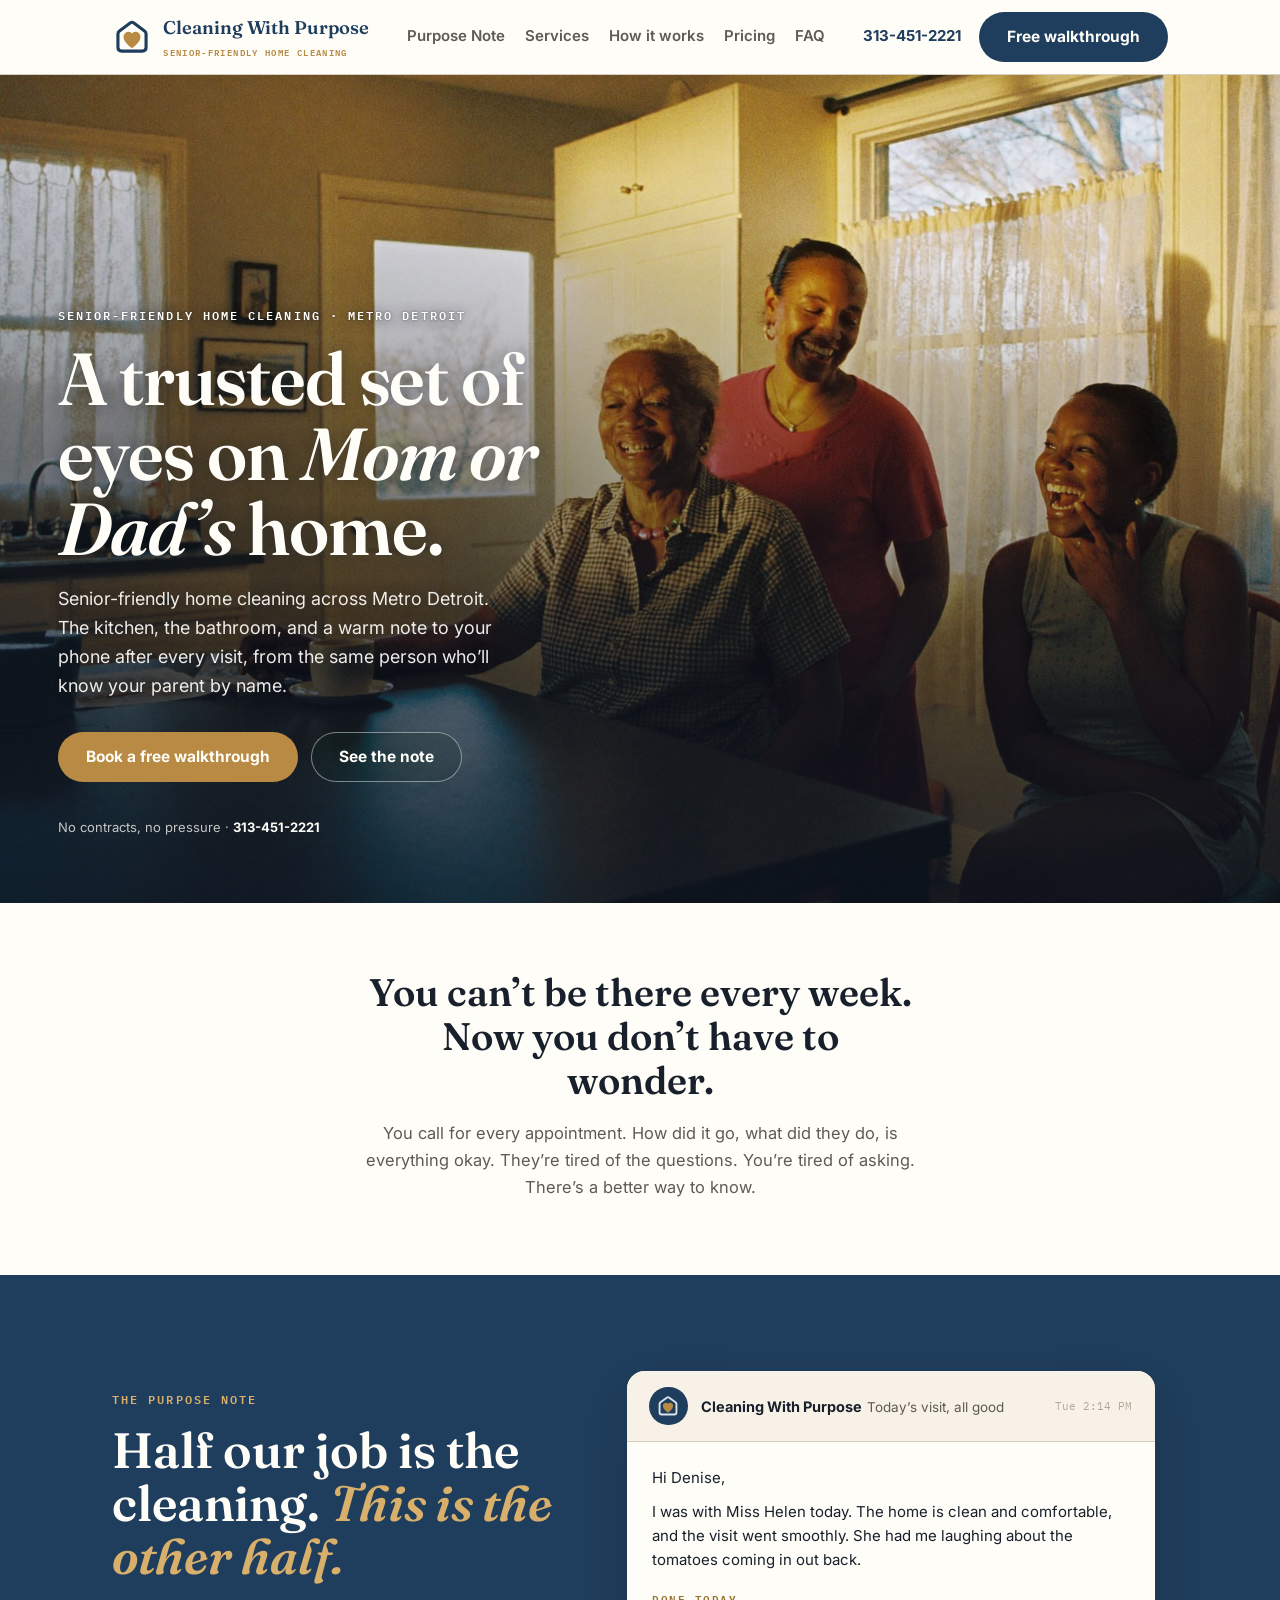
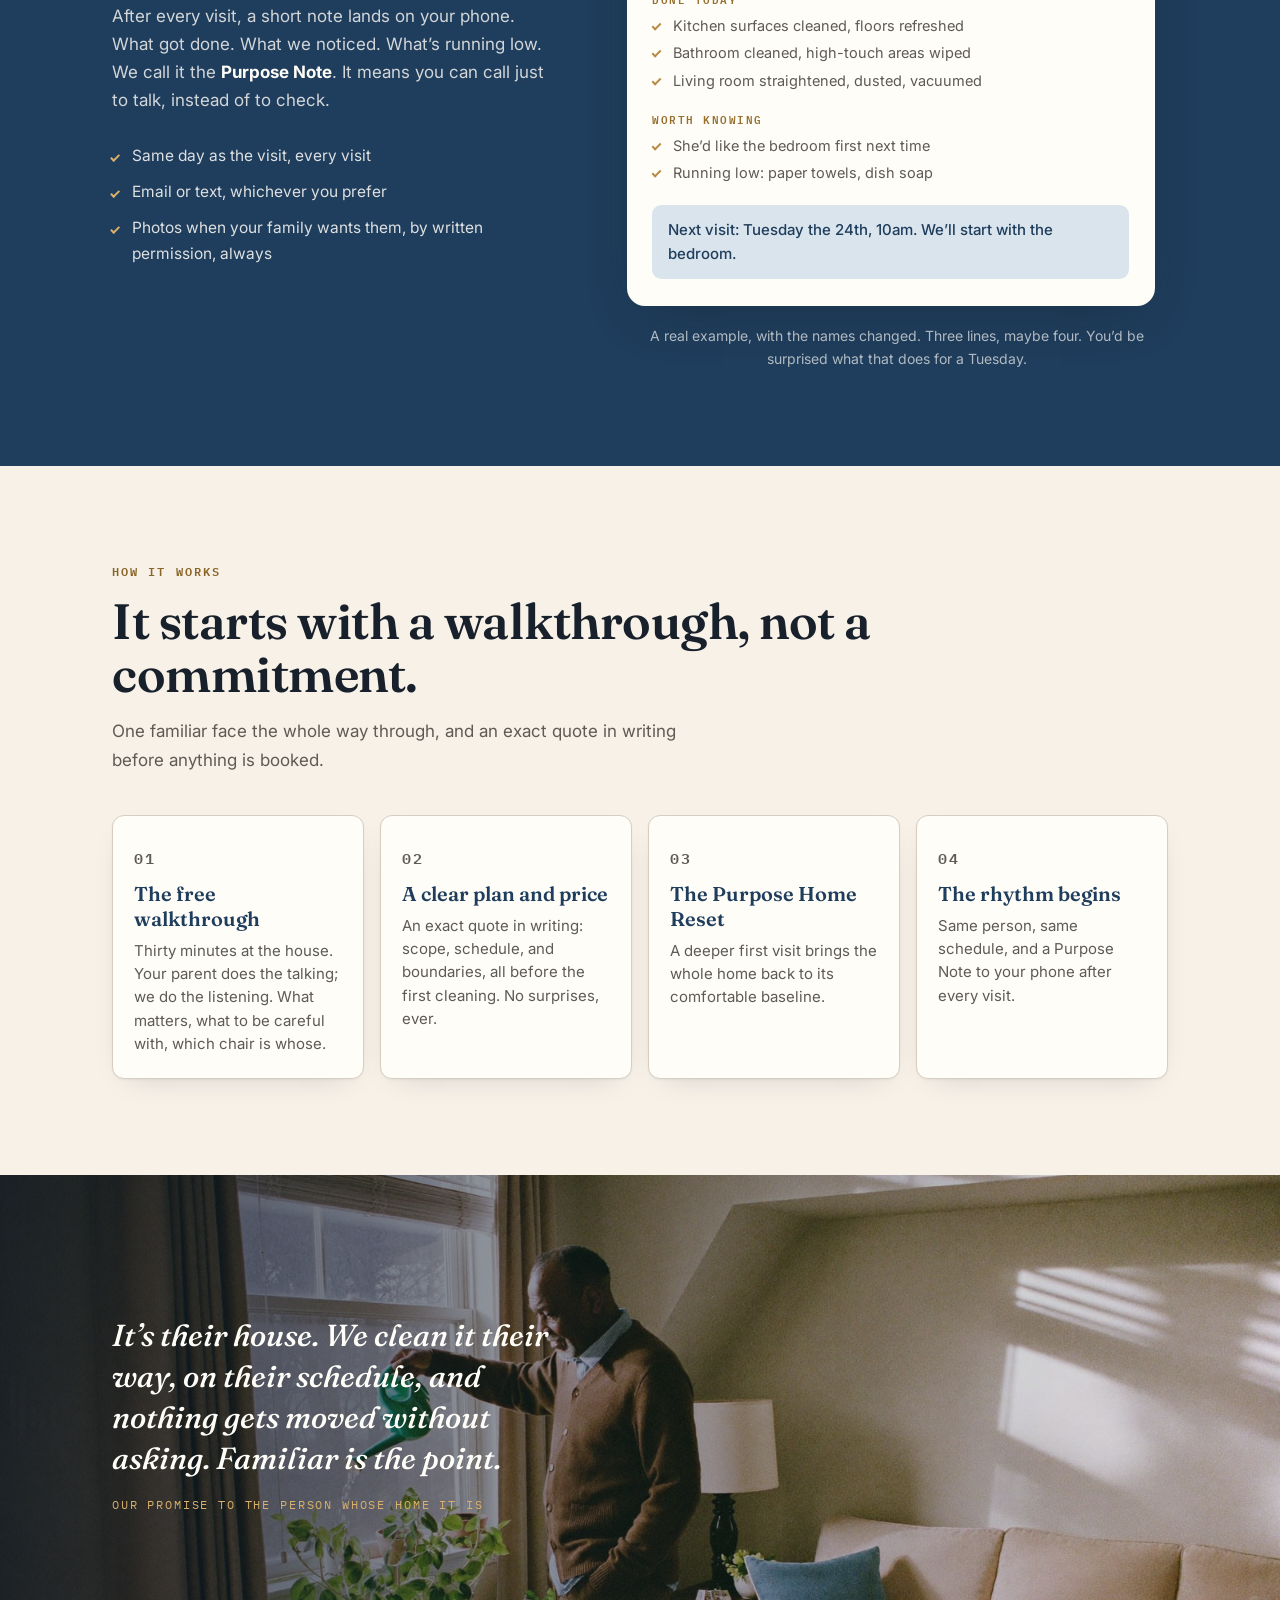
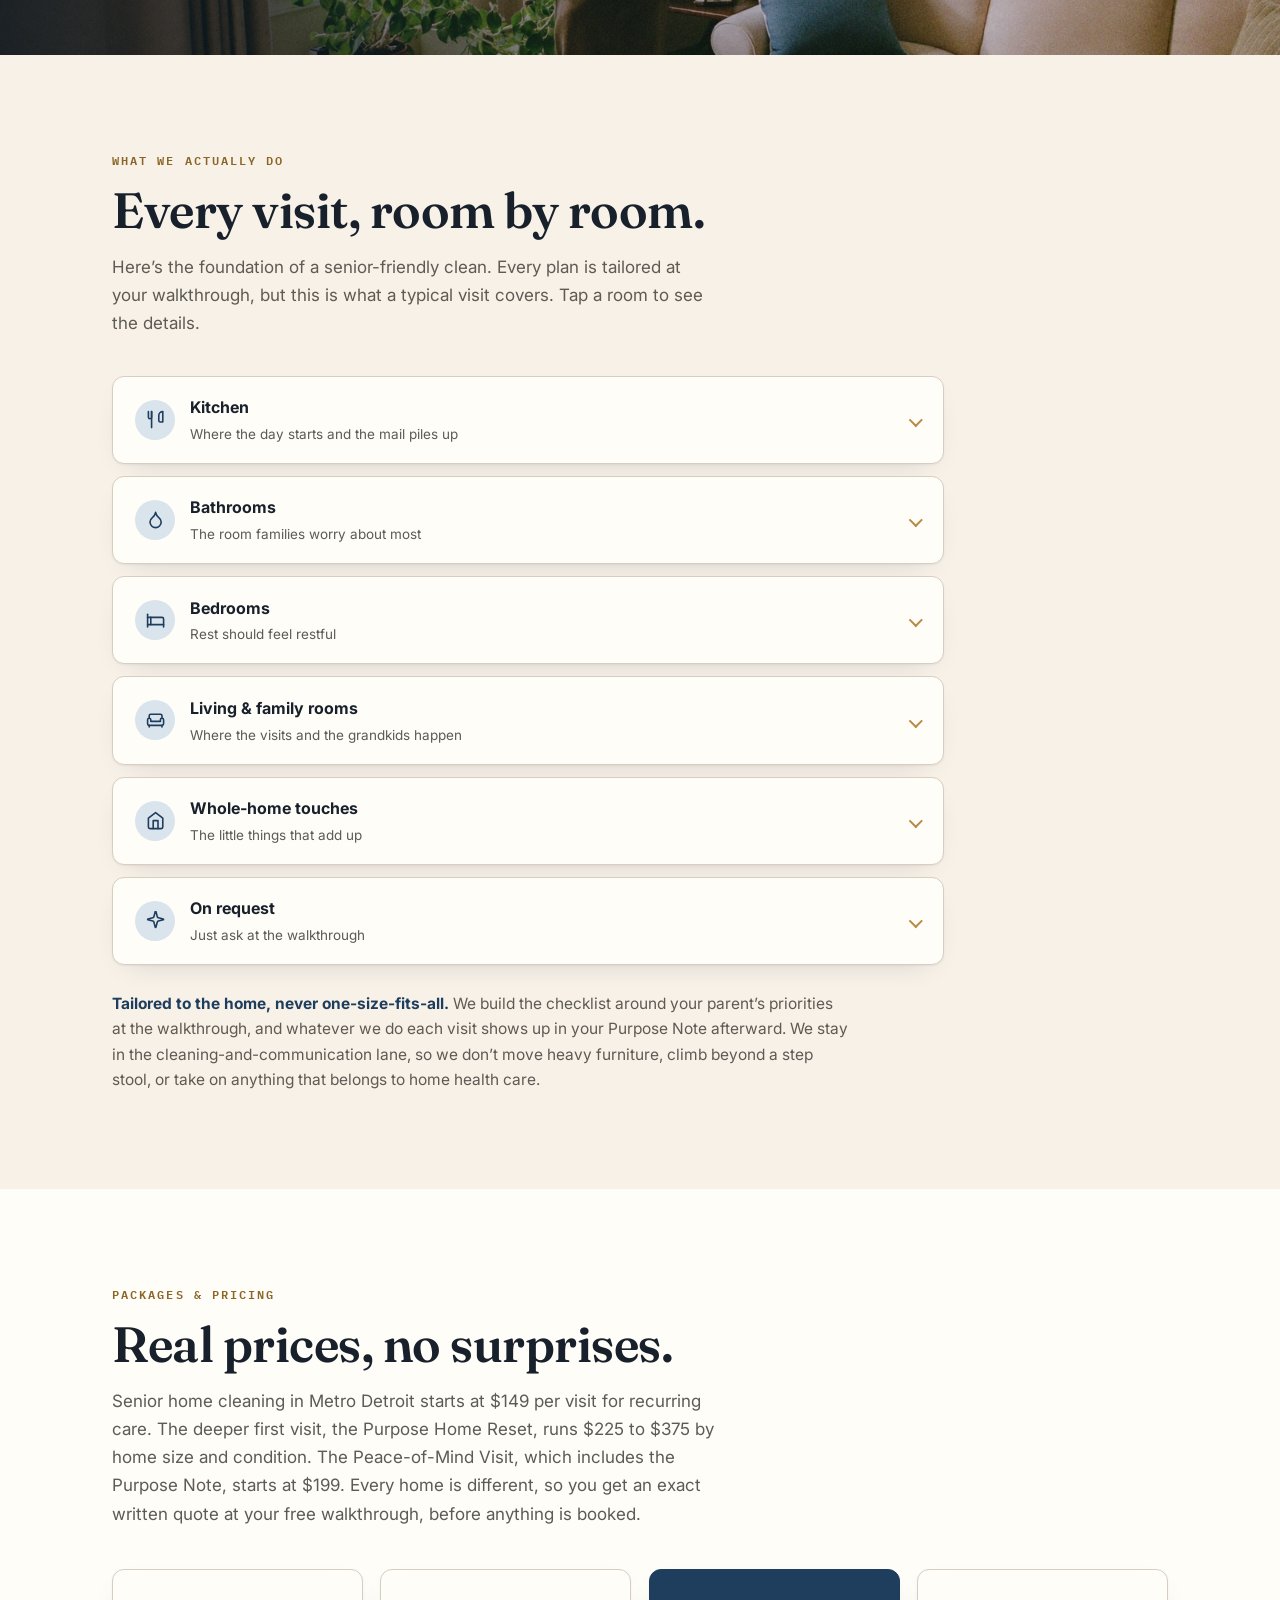
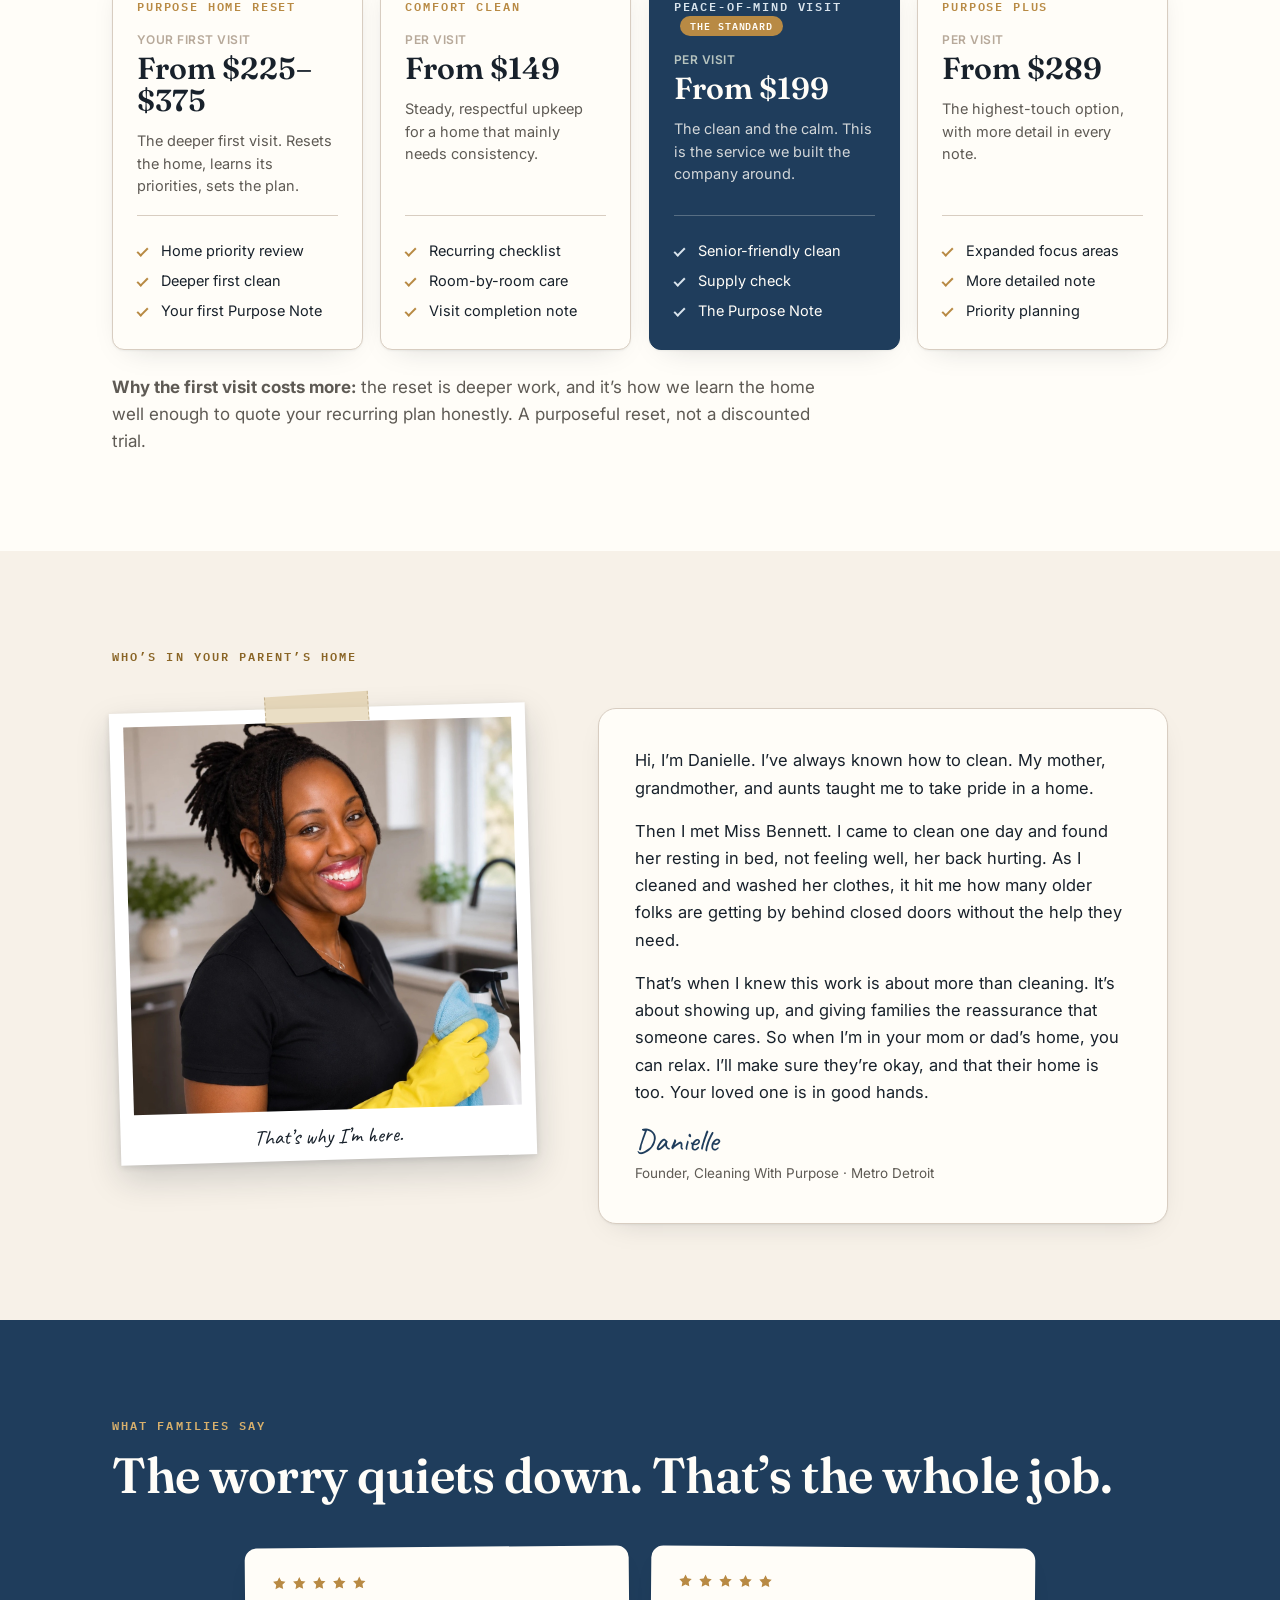
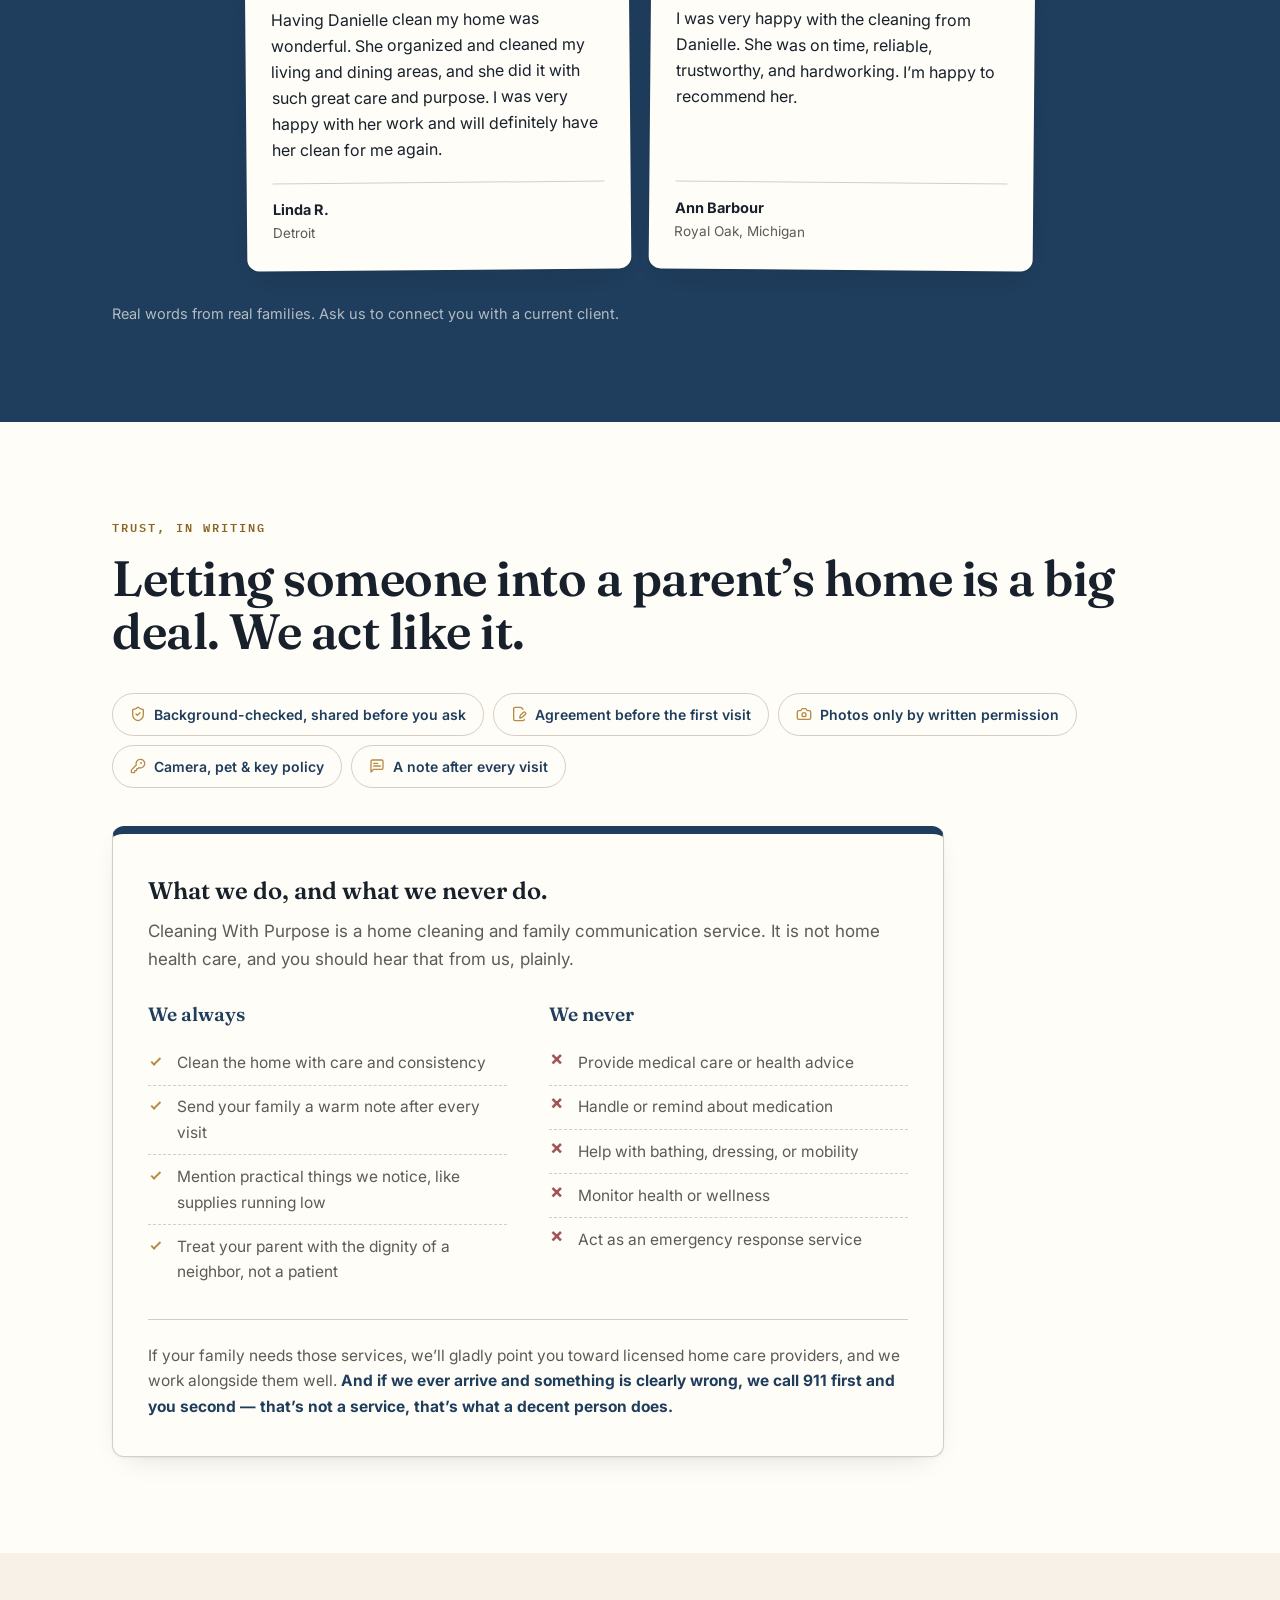
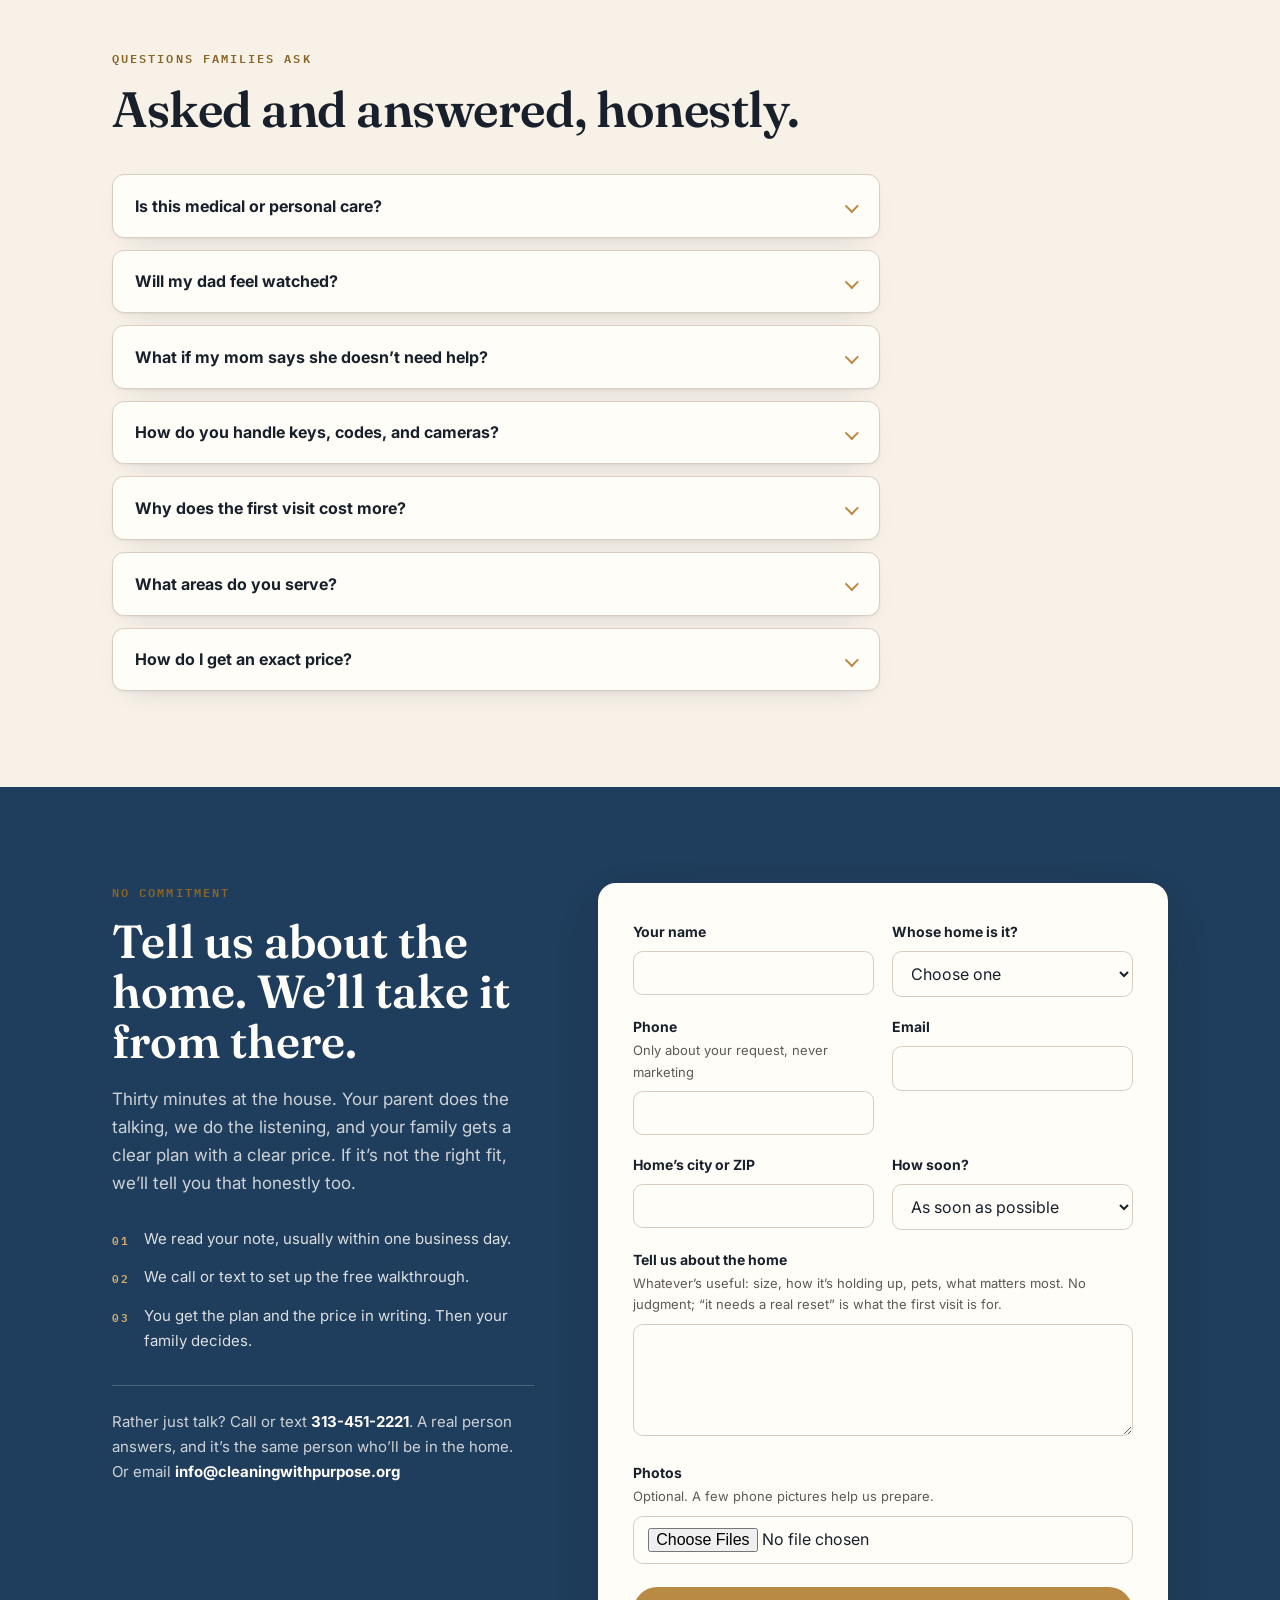
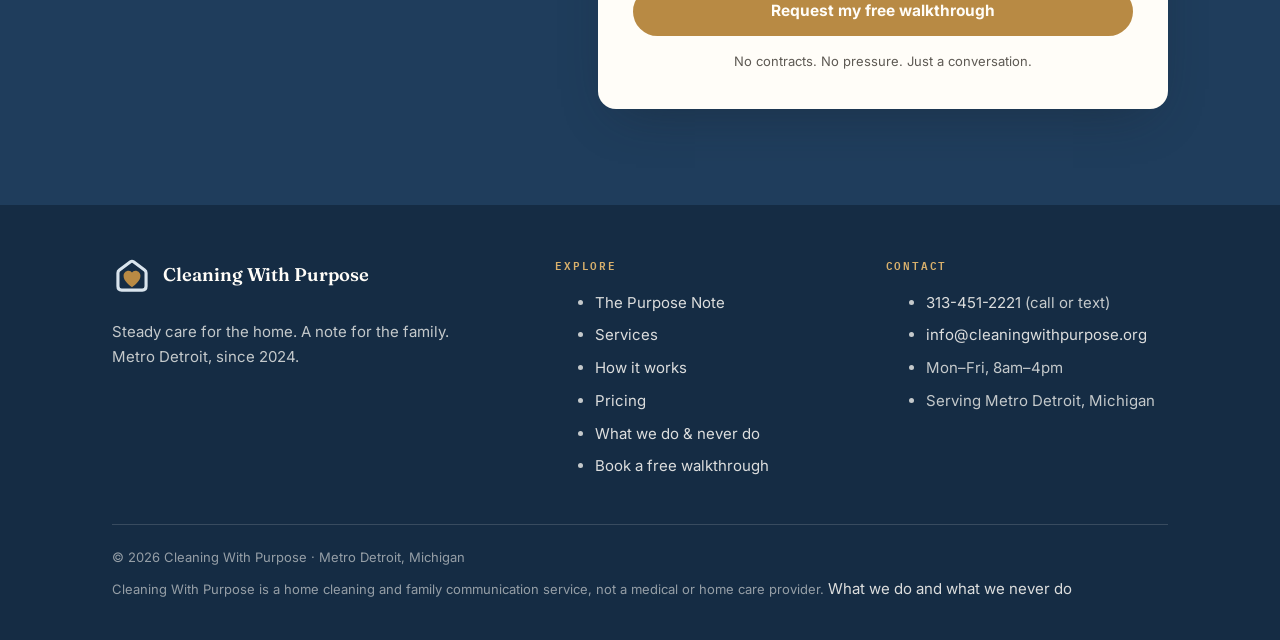
==== commit 60761681: "Bridge opening line + larger "why the first visit costs more" note - Bridge now opens "You call for " ====
--- a/index.html
+++ b/index.html
@@ -30,7 +30,7 @@
   <link rel="preconnect" href="https://fonts.gstatic.com" crossorigin />
   <link rel="preload" as="image" href="assets/img/hero-kitchen.jpg?v=3" fetchpriority="high" />
   <link href="https://fonts.googleapis.com/css2?family=Fraunces:ital,opsz,wght@0,9..144,500;0,9..144,600;0,9..144,700;1,9..144,500;1,9..144,600&family=IBM+Plex+Mono:wght@500;600&family=Inter:wght@400;500;600;700;800&family=Caveat:wght@500;600&display=swap" rel="stylesheet" />
-  <link rel="stylesheet" href="css/styles.css?v=15" />
+  <link rel="stylesheet" href="css/styles.css?v=16" />
 
   <!-- Structured data: LocalBusiness/CleaningService + Service + FAQ. NAP mirrors the visible footer byte-for-byte. -->
   <script type="application/ld+json">
@@ -184,7 +184,7 @@
     <section class="bridge">
       <div class="container">
         <h2>You can&rsquo;t be there every week. Now you don&rsquo;t have to wonder.</h2>
-        <p>You call after every appointment anyone has at the house. How did it go, what did they do, is everything okay. They&rsquo;re tired of the questions. You&rsquo;re tired of asking. There&rsquo;s a better way to know.</p>
+        <p>You call for every appointment. How did it go, what did they do, is everything okay. They&rsquo;re tired of the questions. You&rsquo;re tired of asking. There&rsquo;s a better way to know.</p>
       </div>
     </section>
 
--- a/css/styles.css
+++ b/css/styles.css
@@ -903,7 +903,8 @@
 
 .pricing-note {
   margin-top: 1.5rem;
-  font-size: 0.9063rem;
+  font-size: 1.0625rem;
+  line-height: 1.6;
   color: var(--slate);
   max-width: 46rem;
 }
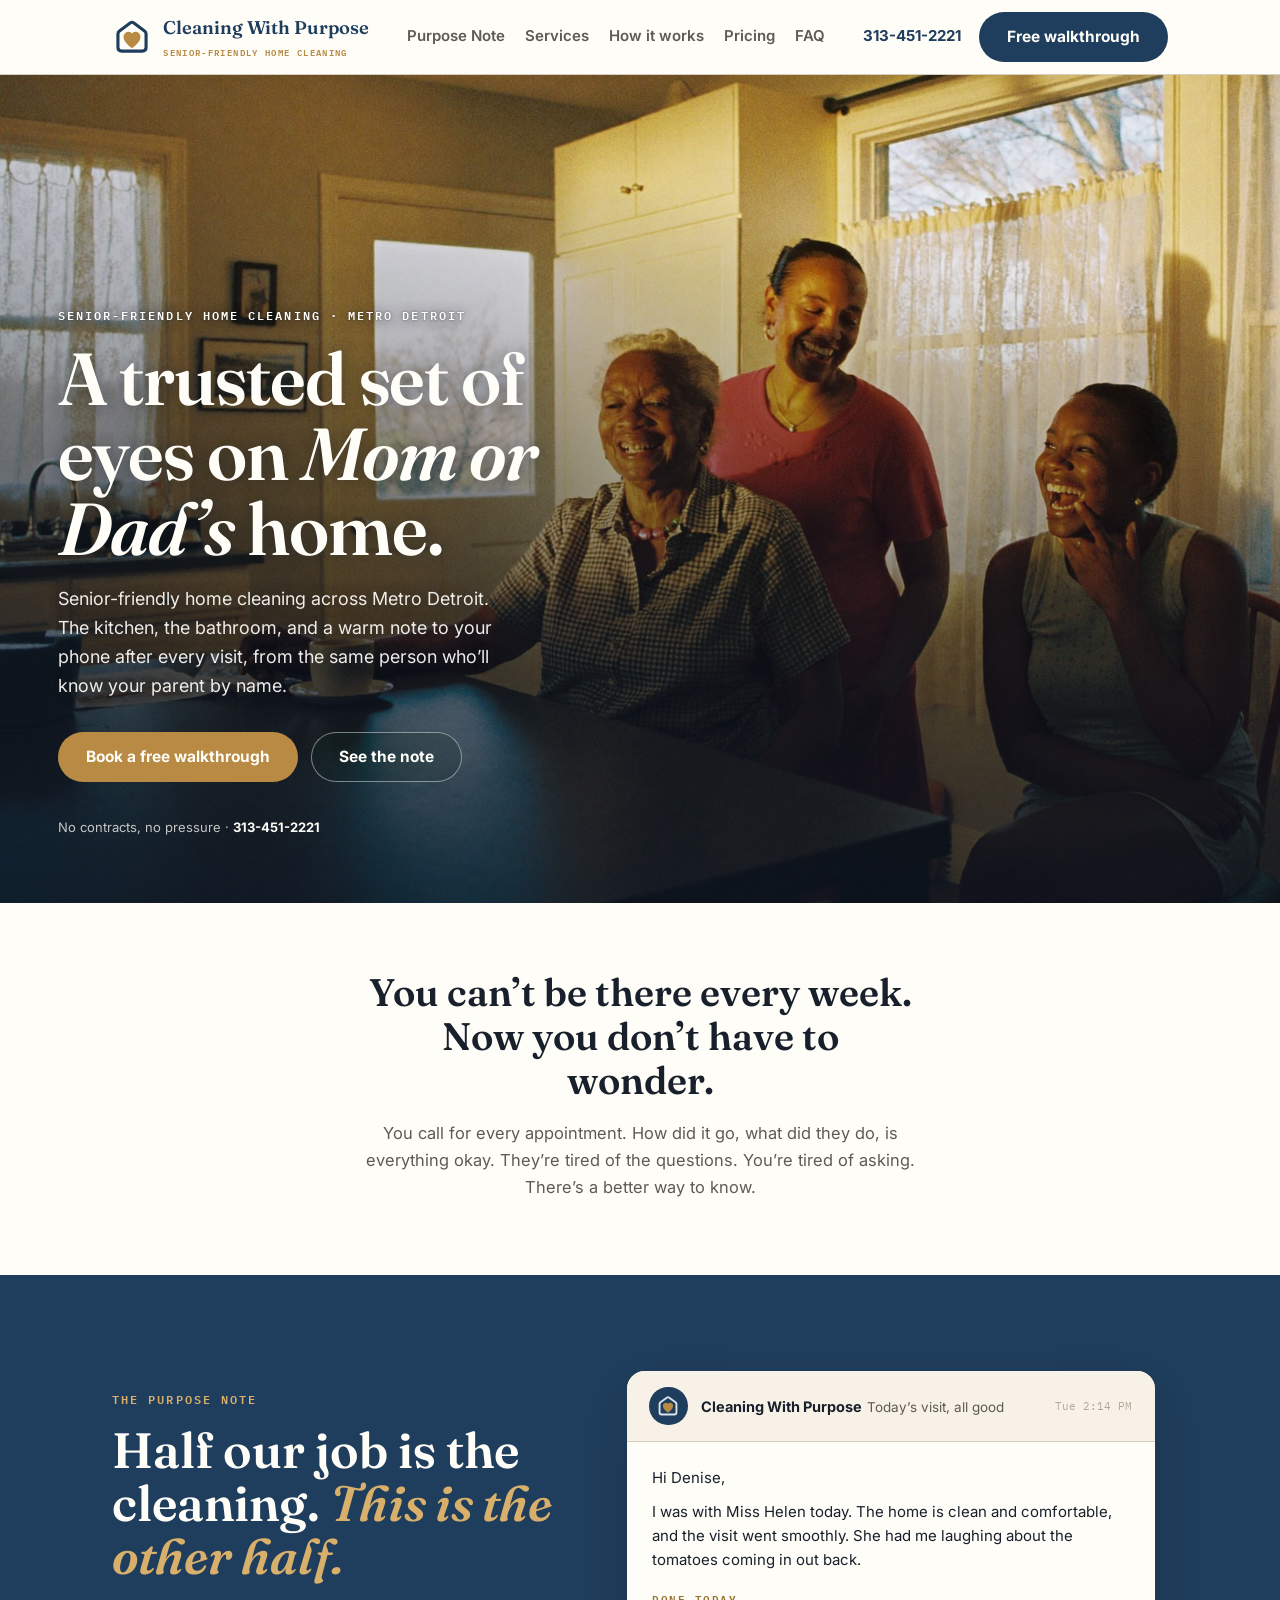
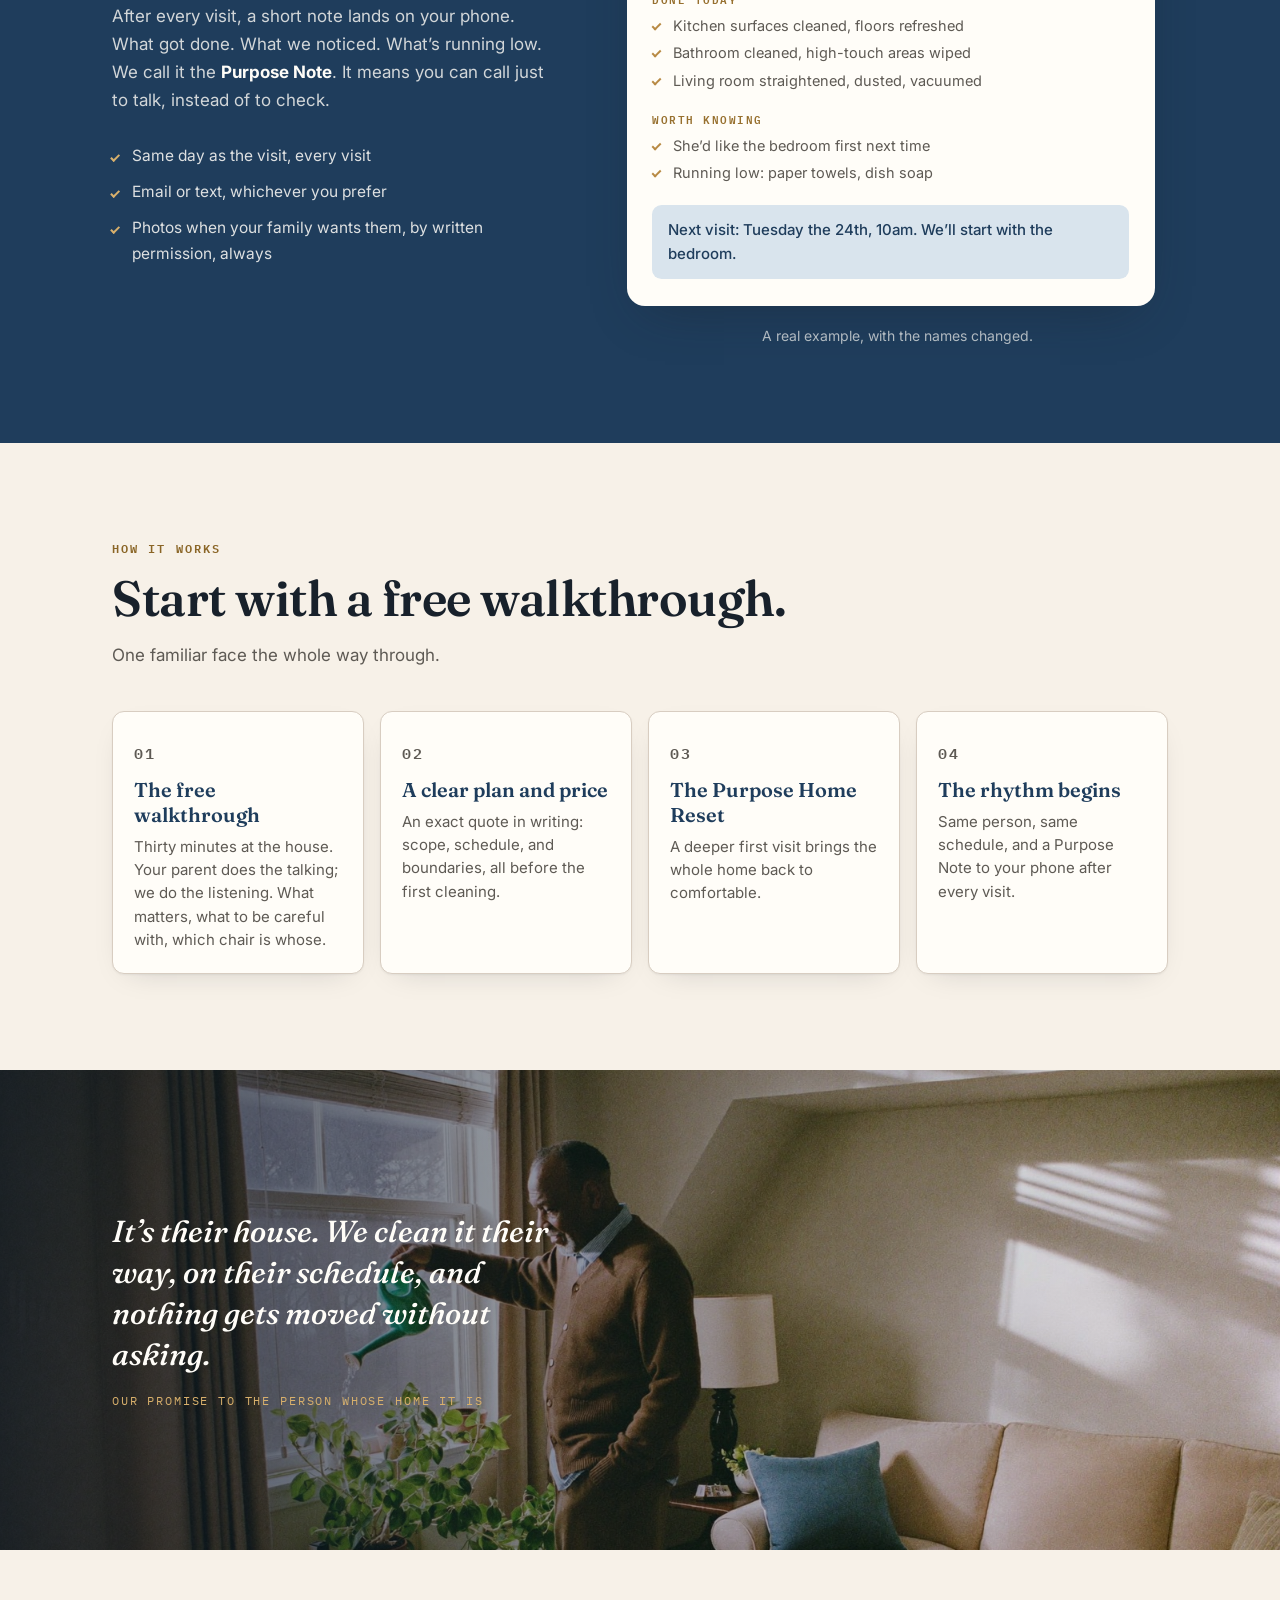
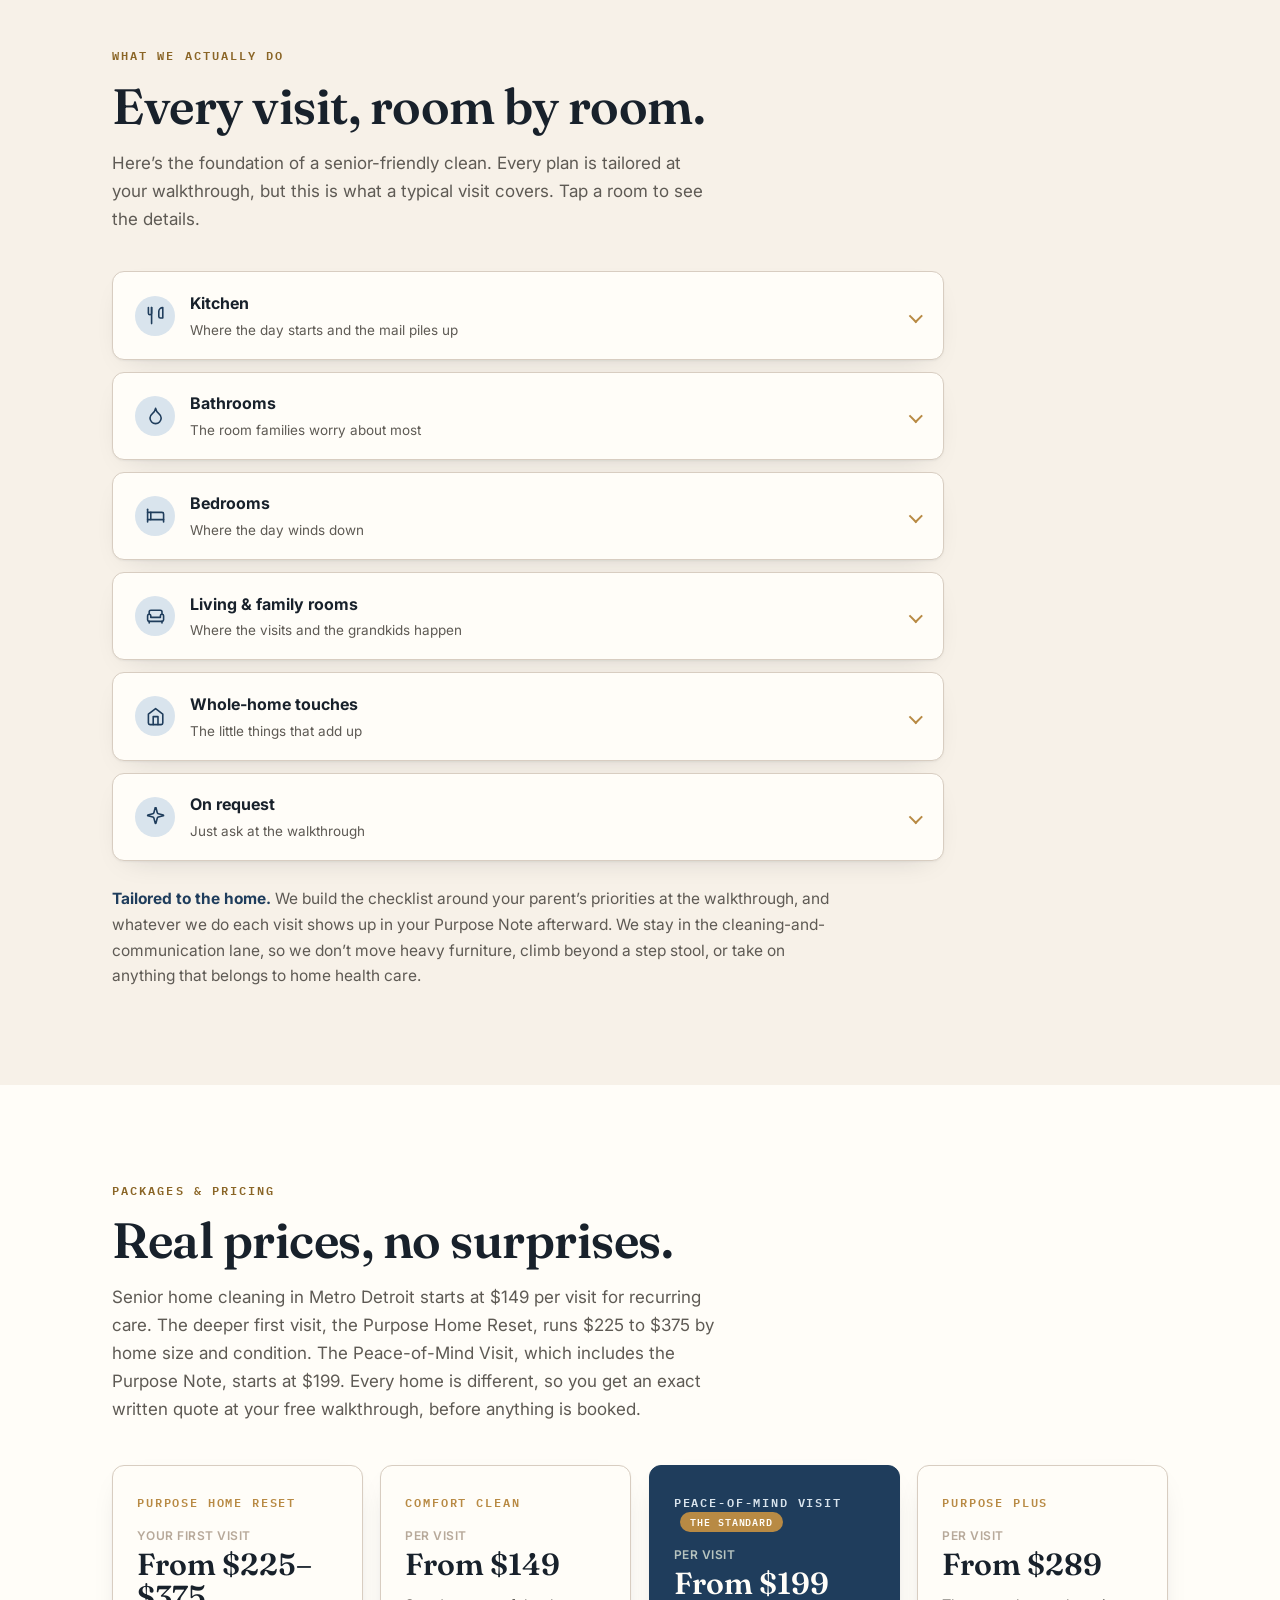
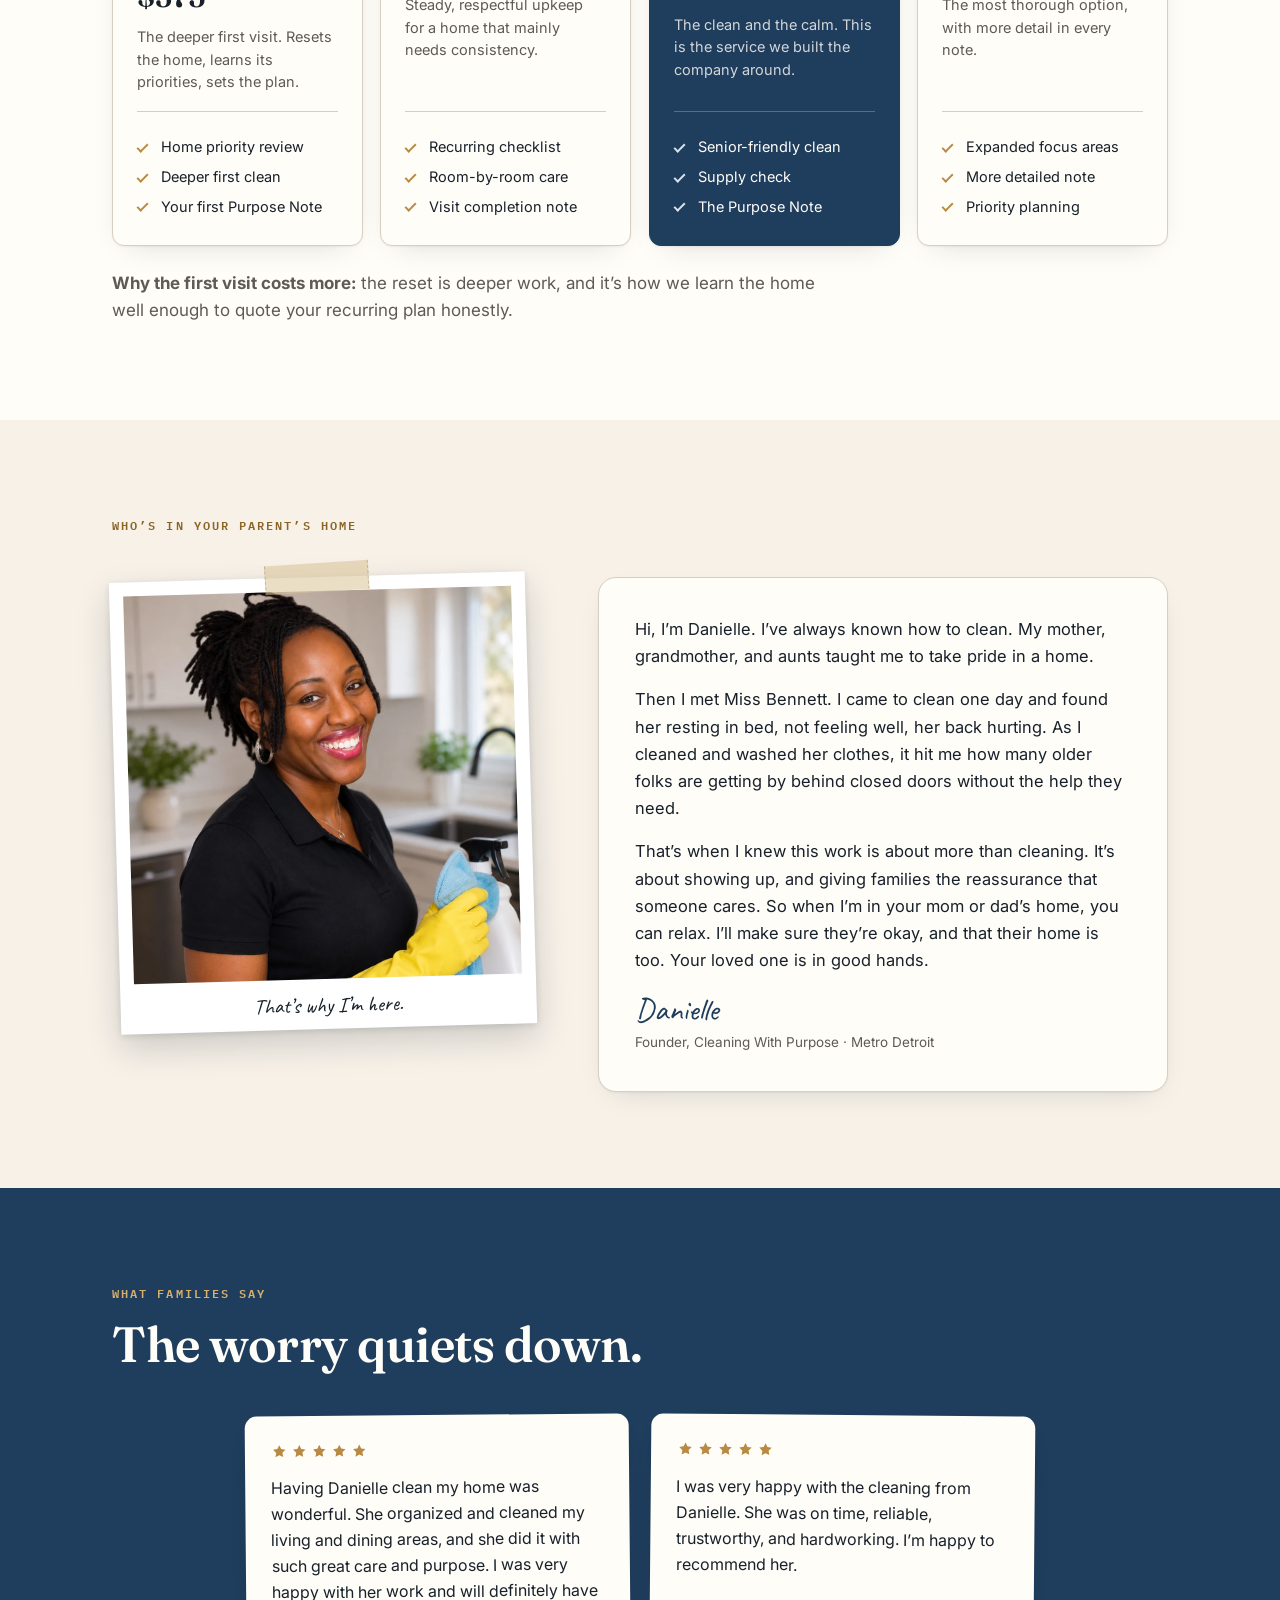
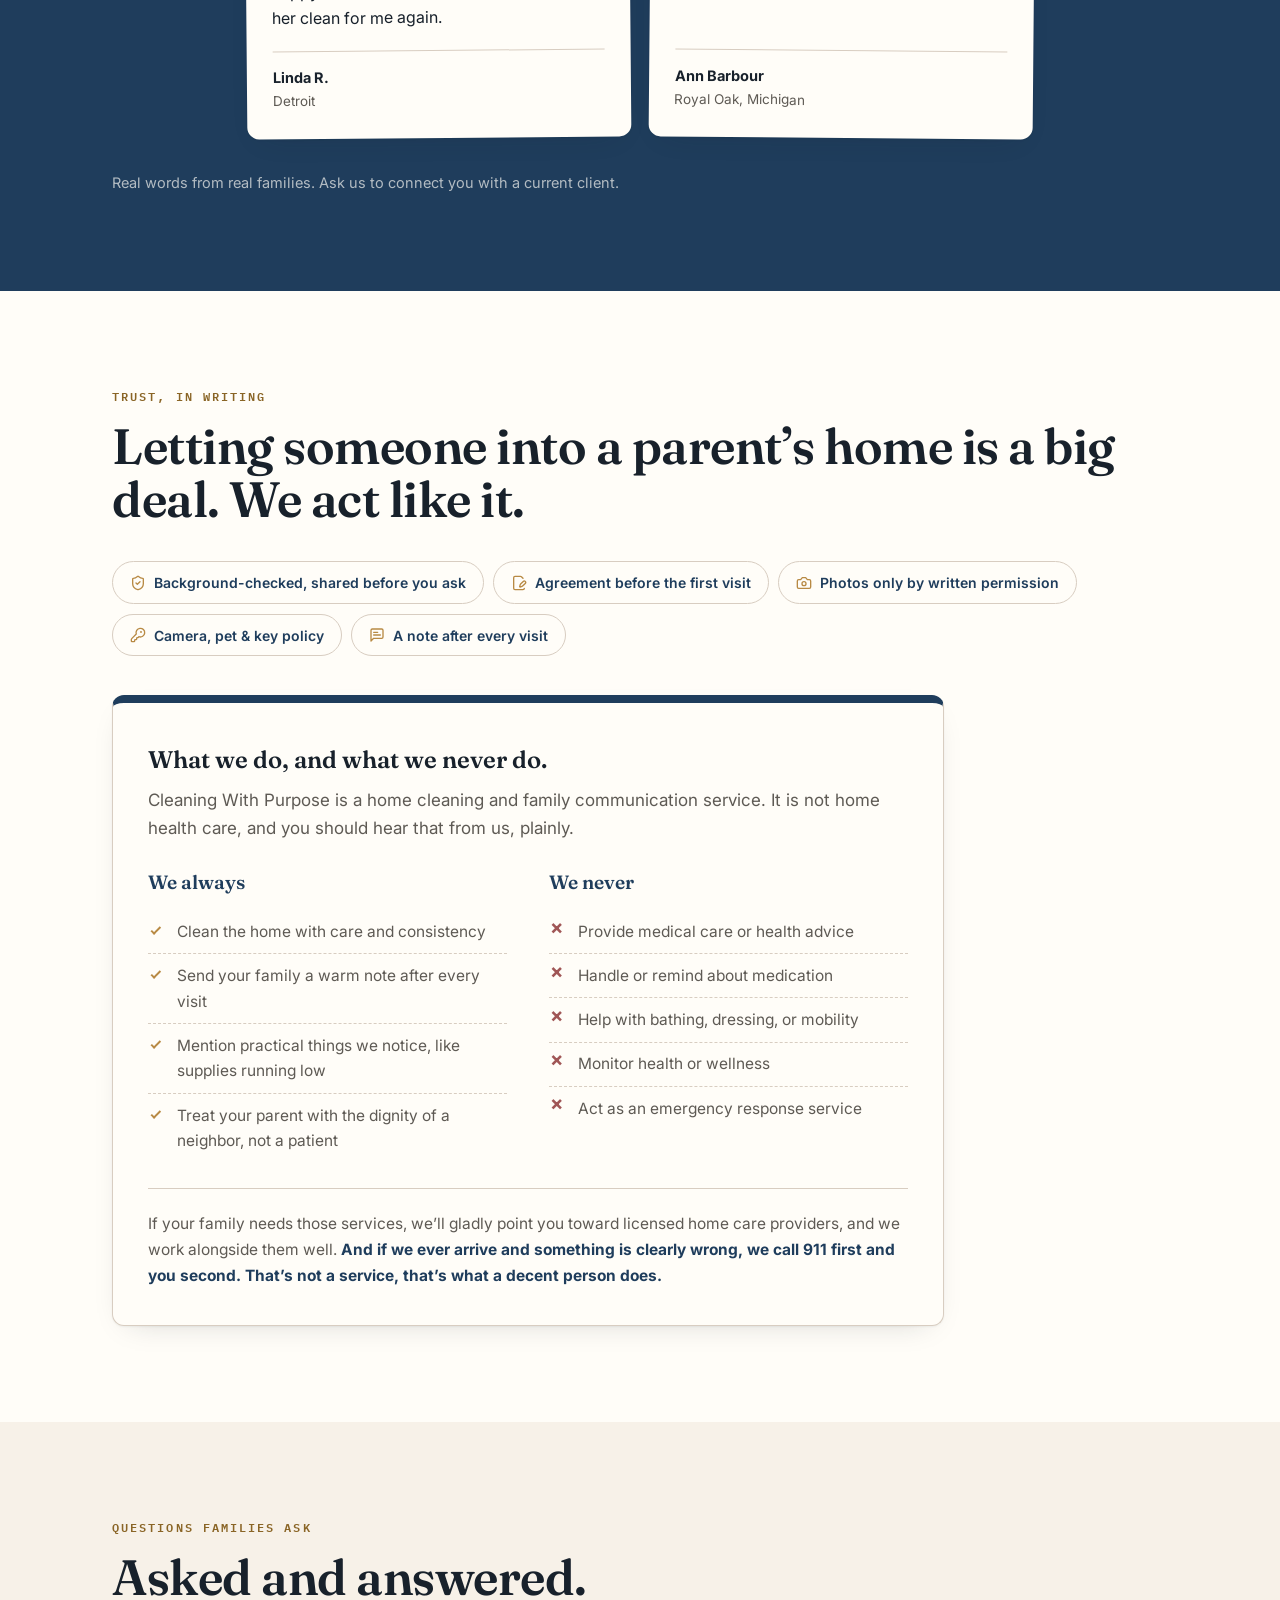
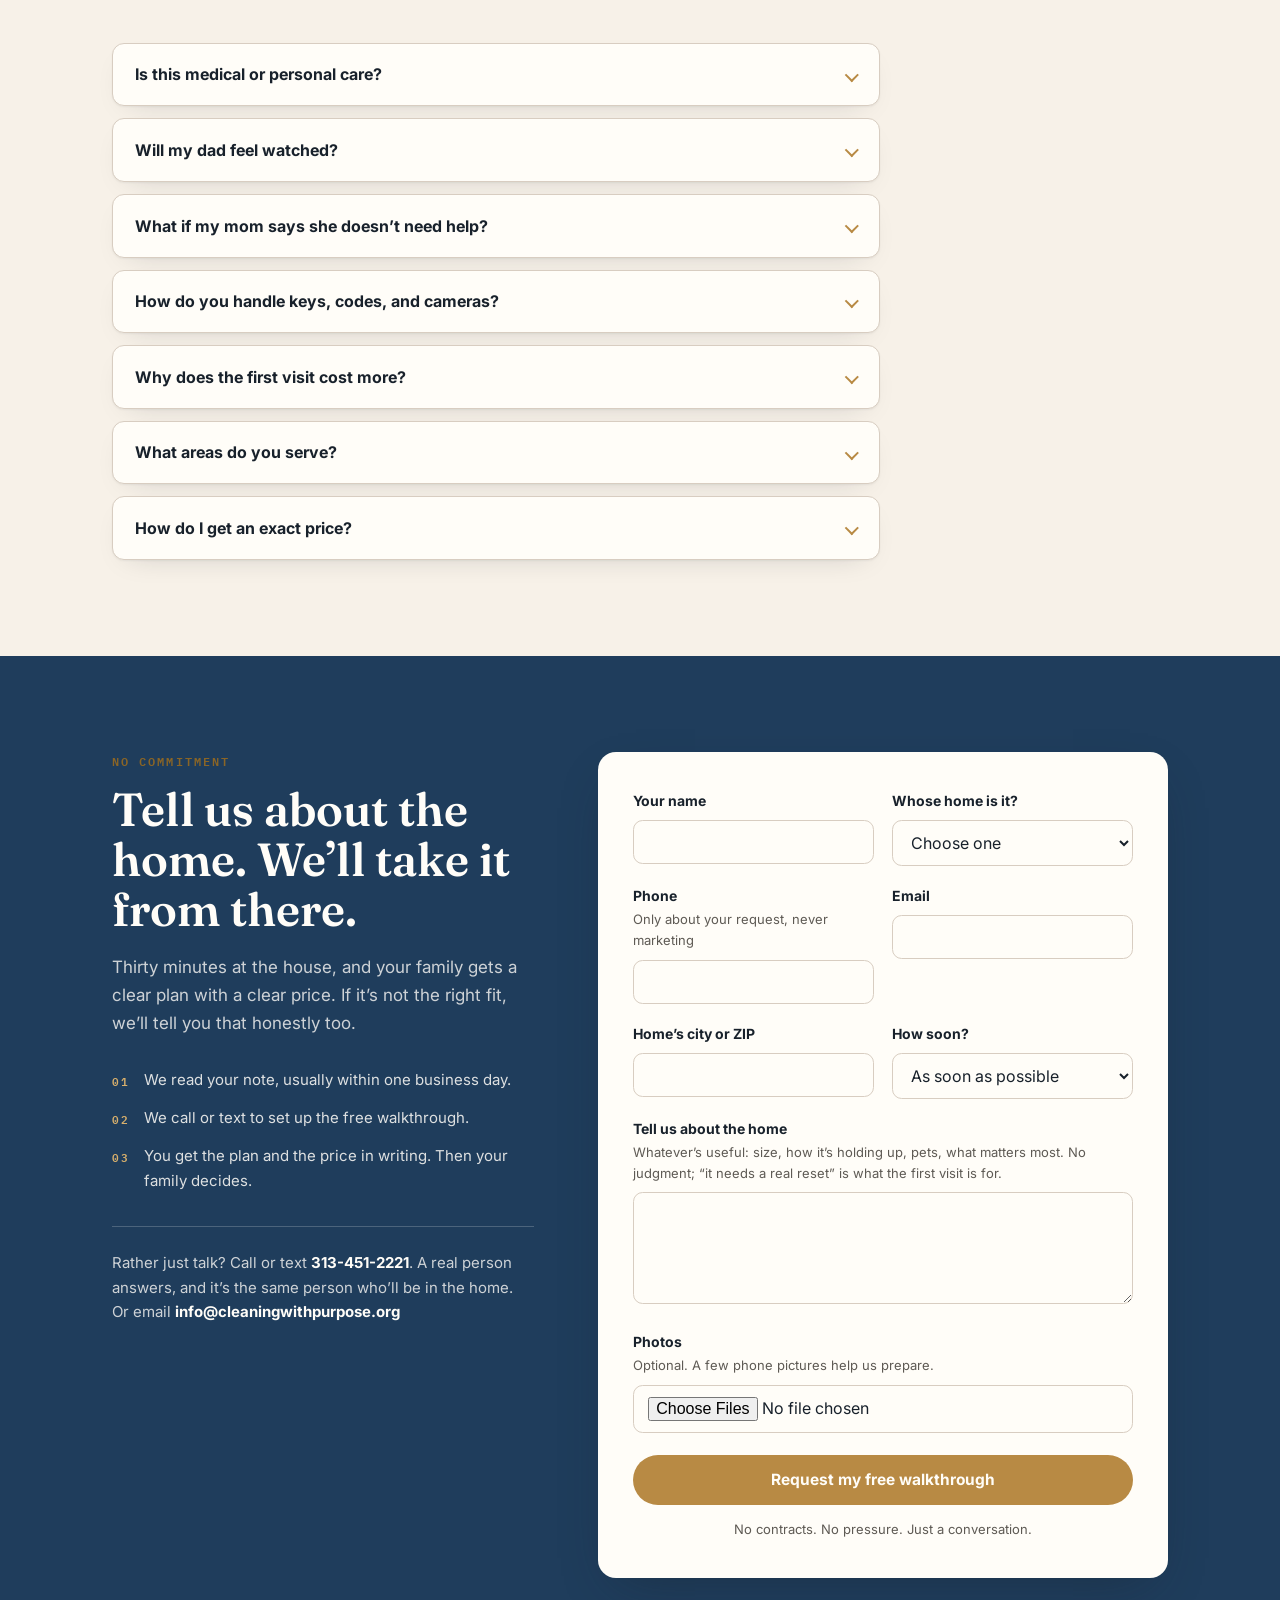
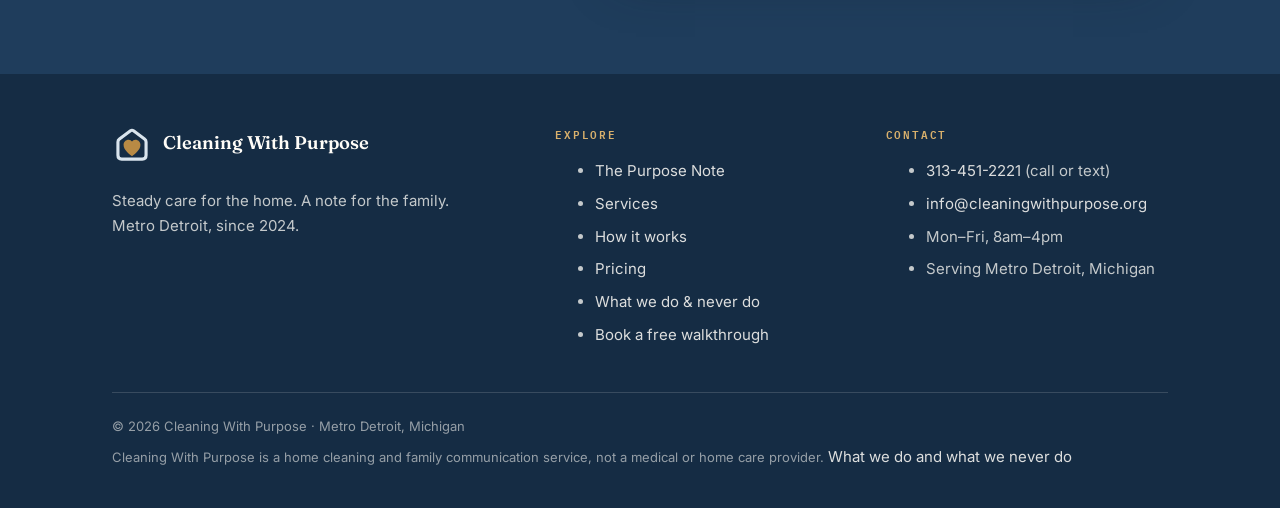
==== commit ef53fa9a: "De-slop pass: cut kicker lines, dedupe repeated phrases, restore her idiom Fresh copy review against" ====
--- a/index.html
+++ b/index.html
@@ -115,7 +115,7 @@
           { "@type": "Question", "name": "Will my dad feel watched?", "acceptedAnswer": { "@type": "Answer", "text": "That is the thing we protect hardest. To your father, this is a cleaning service, full stop. The note comes to you quietly, it is warm instead of clinical, and nothing is ever photographed without the permission your family sets up front." } },
           { "@type": "Question", "name": "What if my mom says she doesn't need help?", "acceptedAnswer": { "@type": "Answer", "text": "Most of them say that. That's why the first step is a walkthrough, not a commitment. She meets one person, not a company. In our experience the resistance isn't to help. It's to strangers and to fuss, and we bring neither." } },
           { "@type": "Question", "name": "How do you handle keys, codes, and cameras?", "acceptedAnswer": { "@type": "Answer", "text": "With a written access policy set before we arrive: keys, lockboxes, codes, parking, pets, all of it. Cameras in the home are completely fine with us." } },
-          { "@type": "Question", "name": "Why does the first visit cost more?", "acceptedAnswer": { "@type": "Answer", "text": "The Purpose Home Reset is deeper work: it brings the home back to a comfortable baseline and teaches us its priorities. That is what lets us quote your recurring plan honestly. It is a reset, not a discounted trial." } },
+          { "@type": "Question", "name": "Why does the first visit cost more?", "acceptedAnswer": { "@type": "Answer", "text": "The Purpose Home Reset is deeper work: it brings the home back to comfortable and teaches us its priorities. That is what lets us quote your recurring plan honestly. It is a reset, not a discounted trial." } },
           { "@type": "Question", "name": "What areas do you serve?", "acceptedAnswer": { "@type": "Answer", "text": "We serve Metro Detroit and the surrounding communities: Detroit, Dearborn, Royal Oak, Ferndale, Southfield, Troy, Warren, Grosse Pointe, and Livonia. Not sure we reach the neighborhood? Just ask, and you will get a straight answer the same day." } },
           { "@type": "Question", "name": "How do I get an exact price?", "acceptedAnswer": { "@type": "Answer", "text": "Book the free walkthrough below: thirty minutes at the house. You will have a clear plan and an exact quote in writing before anything is booked." } }
         ]
@@ -229,7 +229,7 @@
                 <p class="email__next">Next visit: Tuesday the 24th, 10am. We&rsquo;ll start with the bedroom.</p>
               </div>
             </article>
-            <p class="email__caption">A real example, with the names changed. Three lines, maybe four. You&rsquo;d be surprised what that does for a Tuesday.</p>
+            <p class="email__caption">A real example, with the names changed.</p>
           </div>
         </div>
       </div>
@@ -239,8 +239,8 @@
     <section class="section section--cream" id="how">
       <div class="container">
         <p class="eyebrow">How it works</p>
-        <h2 class="section-title">It starts with a walkthrough, not a commitment.</h2>
-        <p class="section-intro">One familiar face the whole way through, and an exact quote in writing before anything is booked.</p>
+        <h2 class="section-title">Start with a free walkthrough.</h2>
+        <p class="section-intro">One familiar face the whole way through.</p>
         <ol class="steps">
           <li class="step">
             <p class="step__num">01</p>
@@ -250,12 +250,12 @@
           <li class="step">
             <p class="step__num">02</p>
             <h3>A clear plan and price</h3>
-            <p>An exact quote in writing: scope, schedule, and boundaries, all before the first cleaning. No surprises, ever.</p>
+            <p>An exact quote in writing: scope, schedule, and boundaries, all before the first cleaning.</p>
           </li>
           <li class="step">
             <p class="step__num">03</p>
             <h3>The Purpose Home Reset</h3>
-            <p>A deeper first visit brings the whole home back to its comfortable baseline.</p>
+            <p>A deeper first visit brings the whole home back to comfortable.</p>
           </li>
           <li class="step">
             <p class="step__num">04</p>
@@ -271,7 +271,7 @@
       <img src="assets/img/founder-candid.jpg?v=2" alt="An older man at ease in his bright, tidy living room" width="1600" height="900" />
       <div class="container">
         <blockquote>
-          <p>It&rsquo;s their house. We clean it their way, on their schedule, and nothing gets moved without asking. Familiar is the point.</p>
+          <p>It&rsquo;s their house. We clean it their way, on their schedule, and nothing gets moved without asking.</p>
           <cite>Our promise to the person whose home it is</cite>
         </blockquote>
       </div>
@@ -312,7 +312,7 @@
             </ul>
           </details>
           <details class="faq room">
-            <summary><span class="room-ic"><svg viewBox="0 0 24 24" fill="none" stroke="currentColor" stroke-width="2" stroke-linecap="round" stroke-linejoin="round" aria-hidden="true"><path d="M2 4v16"/><path d="M2 8h18a2 2 0 0 1 2 2v10"/><path d="M2 17h20"/><path d="M6 8v9"/></svg></span><span class="room-txt">Bedrooms<span class="room-sub">Rest should feel restful</span></span></summary>
+            <summary><span class="room-ic"><svg viewBox="0 0 24 24" fill="none" stroke="currentColor" stroke-width="2" stroke-linecap="round" stroke-linejoin="round" aria-hidden="true"><path d="M2 4v16"/><path d="M2 8h18a2 2 0 0 1 2 2v10"/><path d="M2 17h20"/><path d="M6 8v9"/></svg></span><span class="room-txt">Bedrooms<span class="room-sub">Where the day winds down</span></span></summary>
             <ul class="room-tasks">
               <li>Beds made (linens changed when left out)</li>
               <li>Nightstands and surfaces dusted</li>
@@ -354,7 +354,7 @@
             </ul>
           </details>
         </div>
-        <p class="rooms-note"><strong>Tailored to the home, never one-size-fits-all.</strong> We build the checklist around your parent&rsquo;s priorities at the walkthrough, and whatever we do each visit shows up in your Purpose Note afterward. We stay in the cleaning-and-communication lane, so we don&rsquo;t move heavy furniture, climb beyond a step stool, or take on anything that belongs to home health care.</p>
+        <p class="rooms-note"><strong>Tailored to the home.</strong> We build the checklist around your parent&rsquo;s priorities at the walkthrough, and whatever we do each visit shows up in your Purpose Note afterward. We stay in the cleaning-and-communication lane, so we don&rsquo;t move heavy furniture, climb beyond a step stool, or take on anything that belongs to home health care.</p>
       </div>
     </section>
 
@@ -398,7 +398,7 @@
           <article class="plan">
             <p class="plan__name">Purpose Plus</p>
             <p class="plan__price"><small>Per visit</small>From $289</p>
-            <p class="plan__for">The highest-touch option, with more detail in every note.</p>
+            <p class="plan__for">The most thorough option, with more detail in every note.</p>
             <ul>
               <li>Expanded focus areas</li>
               <li>More detailed note</li>
@@ -406,7 +406,7 @@
             </ul>
           </article>
         </div>
-        <p class="pricing-note"><strong>Why the first visit costs more:</strong> the reset is deeper work, and it&rsquo;s how we learn the home well enough to quote your recurring plan honestly. A purposeful reset, not a discounted trial.</p>
+        <p class="pricing-note"><strong>Why the first visit costs more:</strong> the reset is deeper work, and it&rsquo;s how we learn the home well enough to quote your recurring plan honestly.</p>
       </div>
     </section>
 
@@ -440,7 +440,7 @@
     <section class="section section--forest" id="testimonials" aria-label="What families say">
       <div class="container">
         <p class="eyebrow">What families say</p>
-        <h2 class="section-title">The worry quiets down. That&rsquo;s the whole job.</h2>
+        <h2 class="section-title">The worry quiets down.</h2>
         <div class="tcards">
           <article class="tcard">
             <div class="stars" role="img" aria-label="Rated 5 out of 5">
@@ -505,7 +505,7 @@
               </ul>
             </div>
           </div>
-          <p class="outro">If your family needs those services, we&rsquo;ll gladly point you toward licensed home care providers, and we work alongside them well. <strong>And if we ever arrive and something is clearly wrong, we call 911 first and you second &mdash; that&rsquo;s not a service, that&rsquo;s what a decent person does.</strong></p>
+          <p class="outro">If your family needs those services, we&rsquo;ll gladly point you toward licensed home care providers, and we work alongside them well. <strong>And if we ever arrive and something is clearly wrong, we call 911 first and you second. That&rsquo;s not a service, that&rsquo;s what a decent person does.</strong></p>
         </div>
       </div>
     </section>
@@ -514,7 +514,7 @@
     <section class="section section--cream" id="faq">
       <div class="container">
         <p class="eyebrow">Questions families ask</p>
-        <h2 class="section-title">Asked and answered, honestly.</h2>
+        <h2 class="section-title">Asked and answered.</h2>
         <div class="faq-list">
           <details class="faq">
             <summary>Is this medical or personal care?</summary>
@@ -534,7 +534,7 @@
           </details>
           <details class="faq">
             <summary>Why does the first visit cost more?</summary>
-            <div>The Purpose Home Reset is deeper work: it brings the home back to a comfortable baseline and teaches us its priorities. That&rsquo;s what lets us quote your recurring plan honestly. It&rsquo;s a reset, not a discounted trial.</div>
+            <div>The Purpose Home Reset is deeper work: it brings the home back to comfortable and teaches us its priorities. That&rsquo;s what lets us quote your recurring plan honestly. It&rsquo;s a reset, not a discounted trial.</div>
           </details>
           <details class="faq">
             <summary>What areas do you serve?</summary>
@@ -554,7 +554,7 @@
         <div>
           <p class="eyebrow">No commitment</p>
           <h2 class="request__title">Tell us about the home. We&rsquo;ll take it from there.</h2>
-          <p class="request__copy">Thirty minutes at the house. Your parent does the talking, we do the listening, and your family gets a clear plan with a clear price. If it&rsquo;s not the right fit, we&rsquo;ll tell you that honestly too.</p>
+          <p class="request__copy">Thirty minutes at the house, and your family gets a clear plan with a clear price. If it&rsquo;s not the right fit, we&rsquo;ll tell you that honestly too.</p>
           <ol class="next-steps">
             <li>
               <span>01</span>
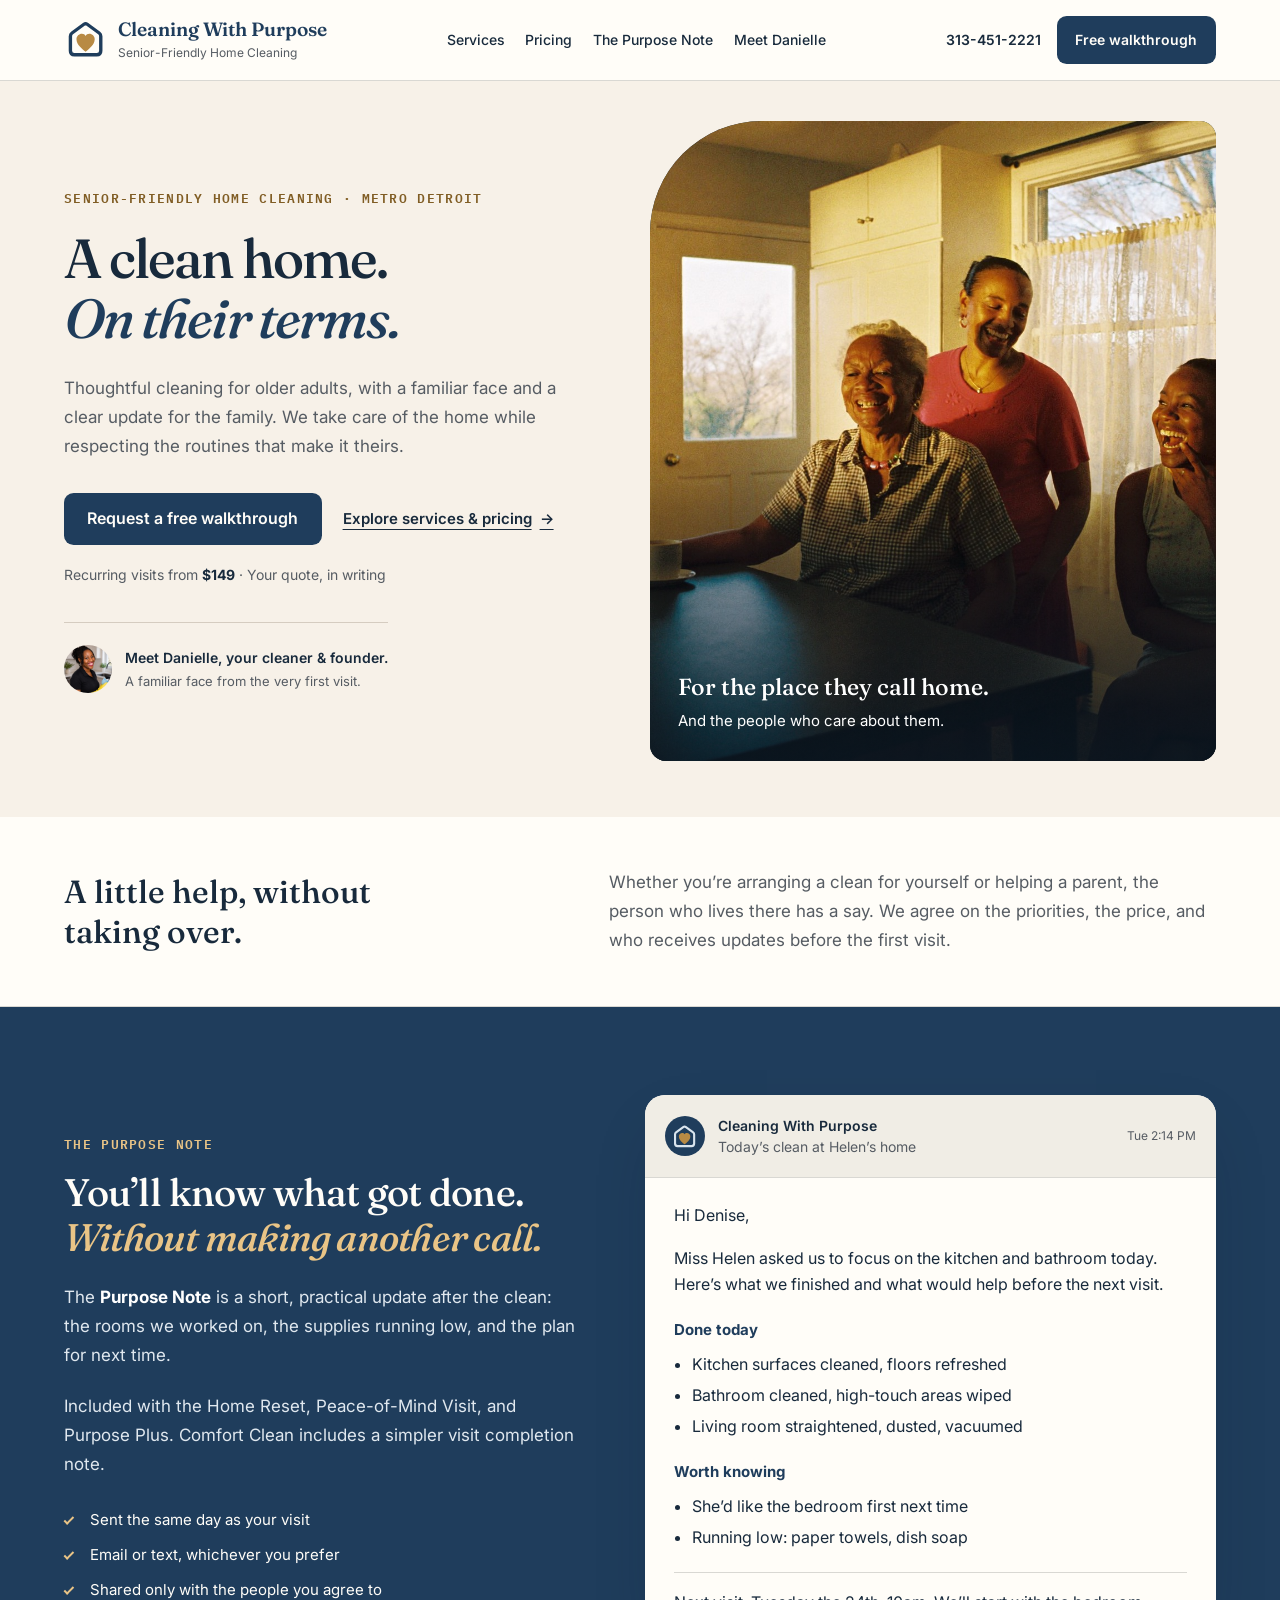
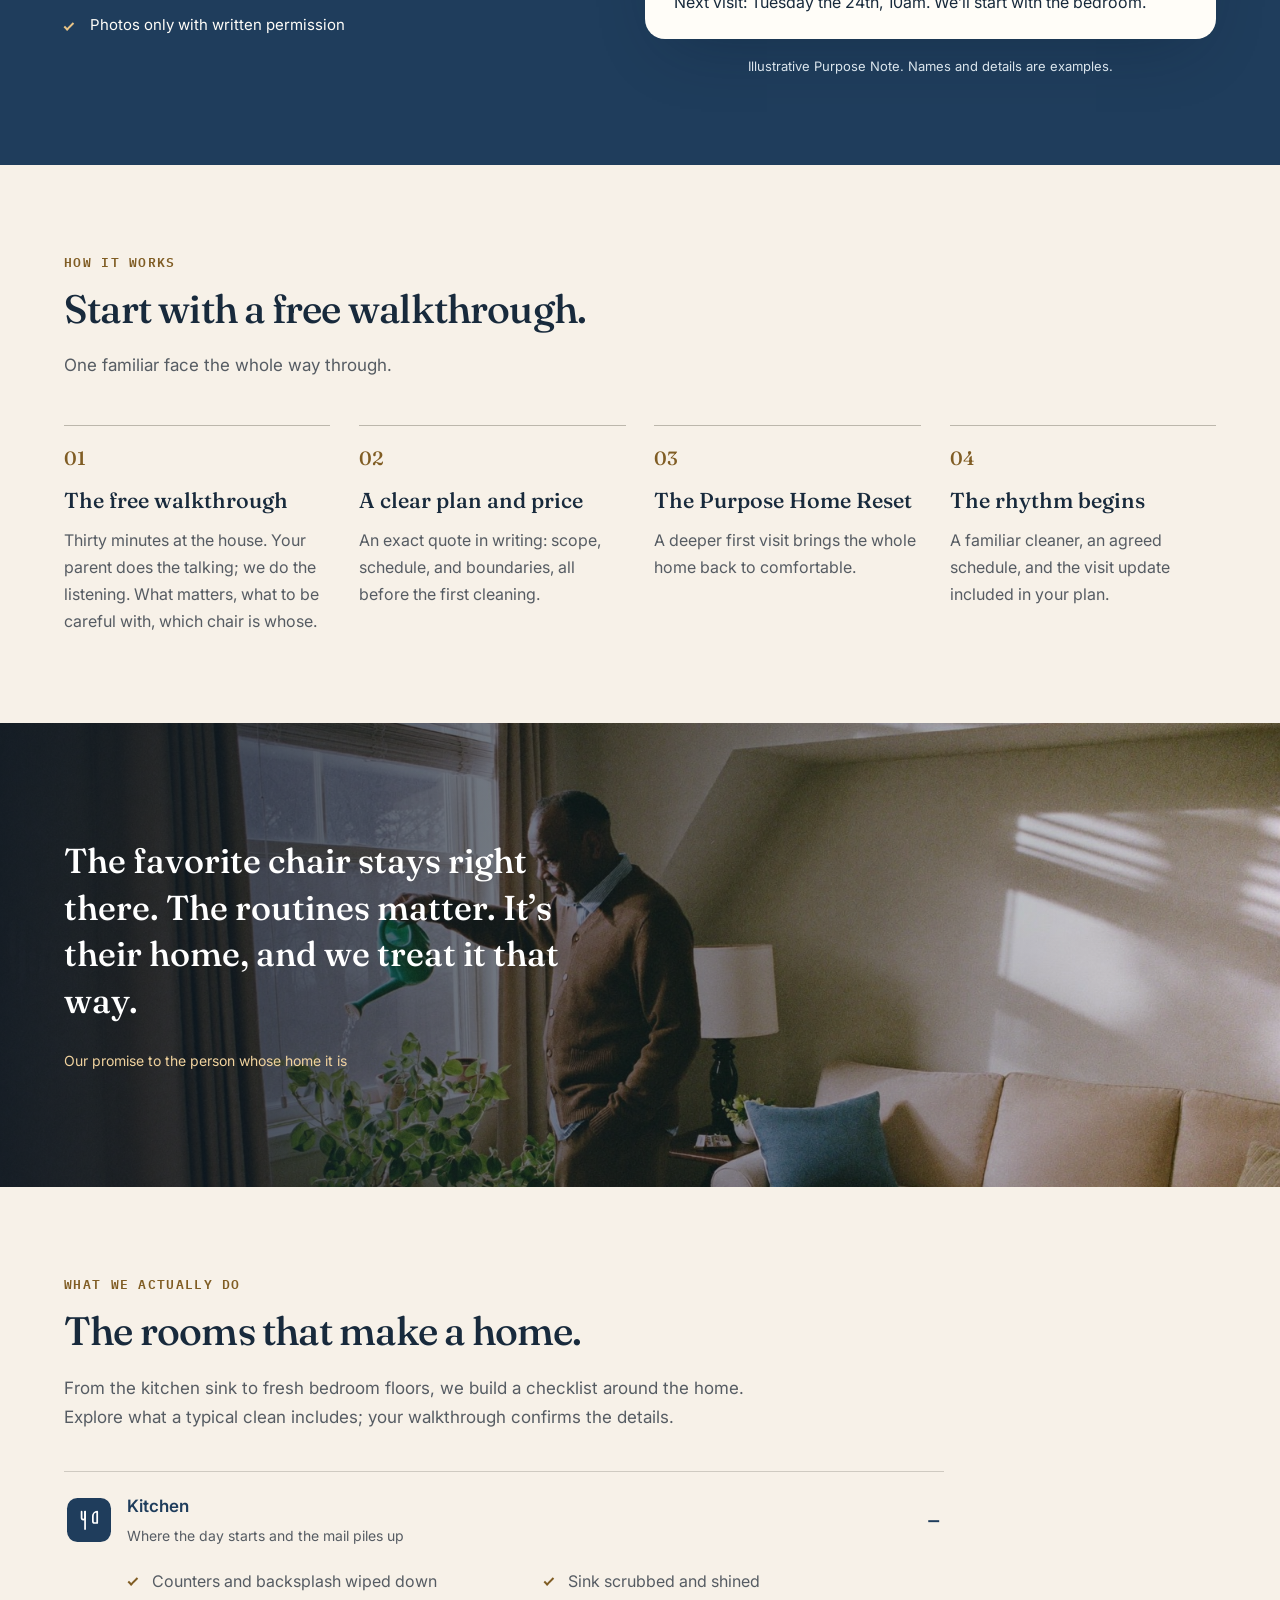
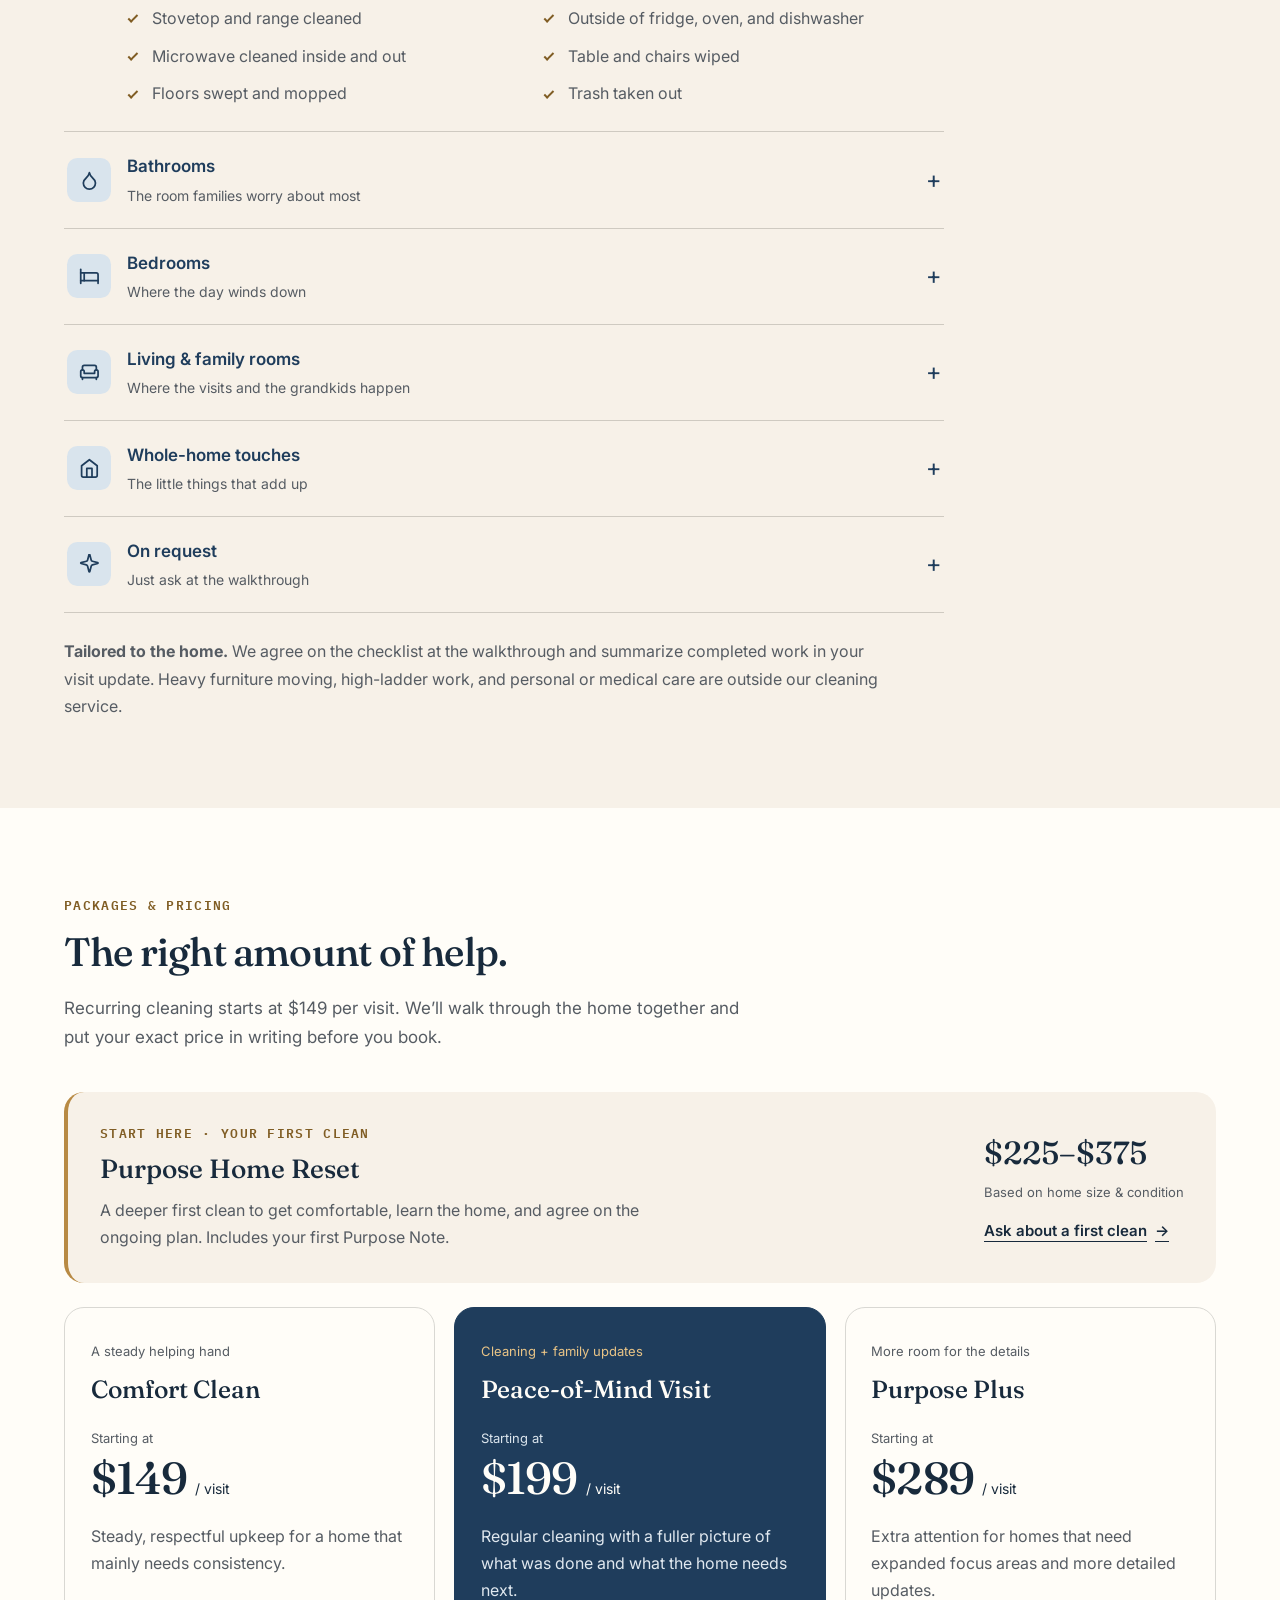
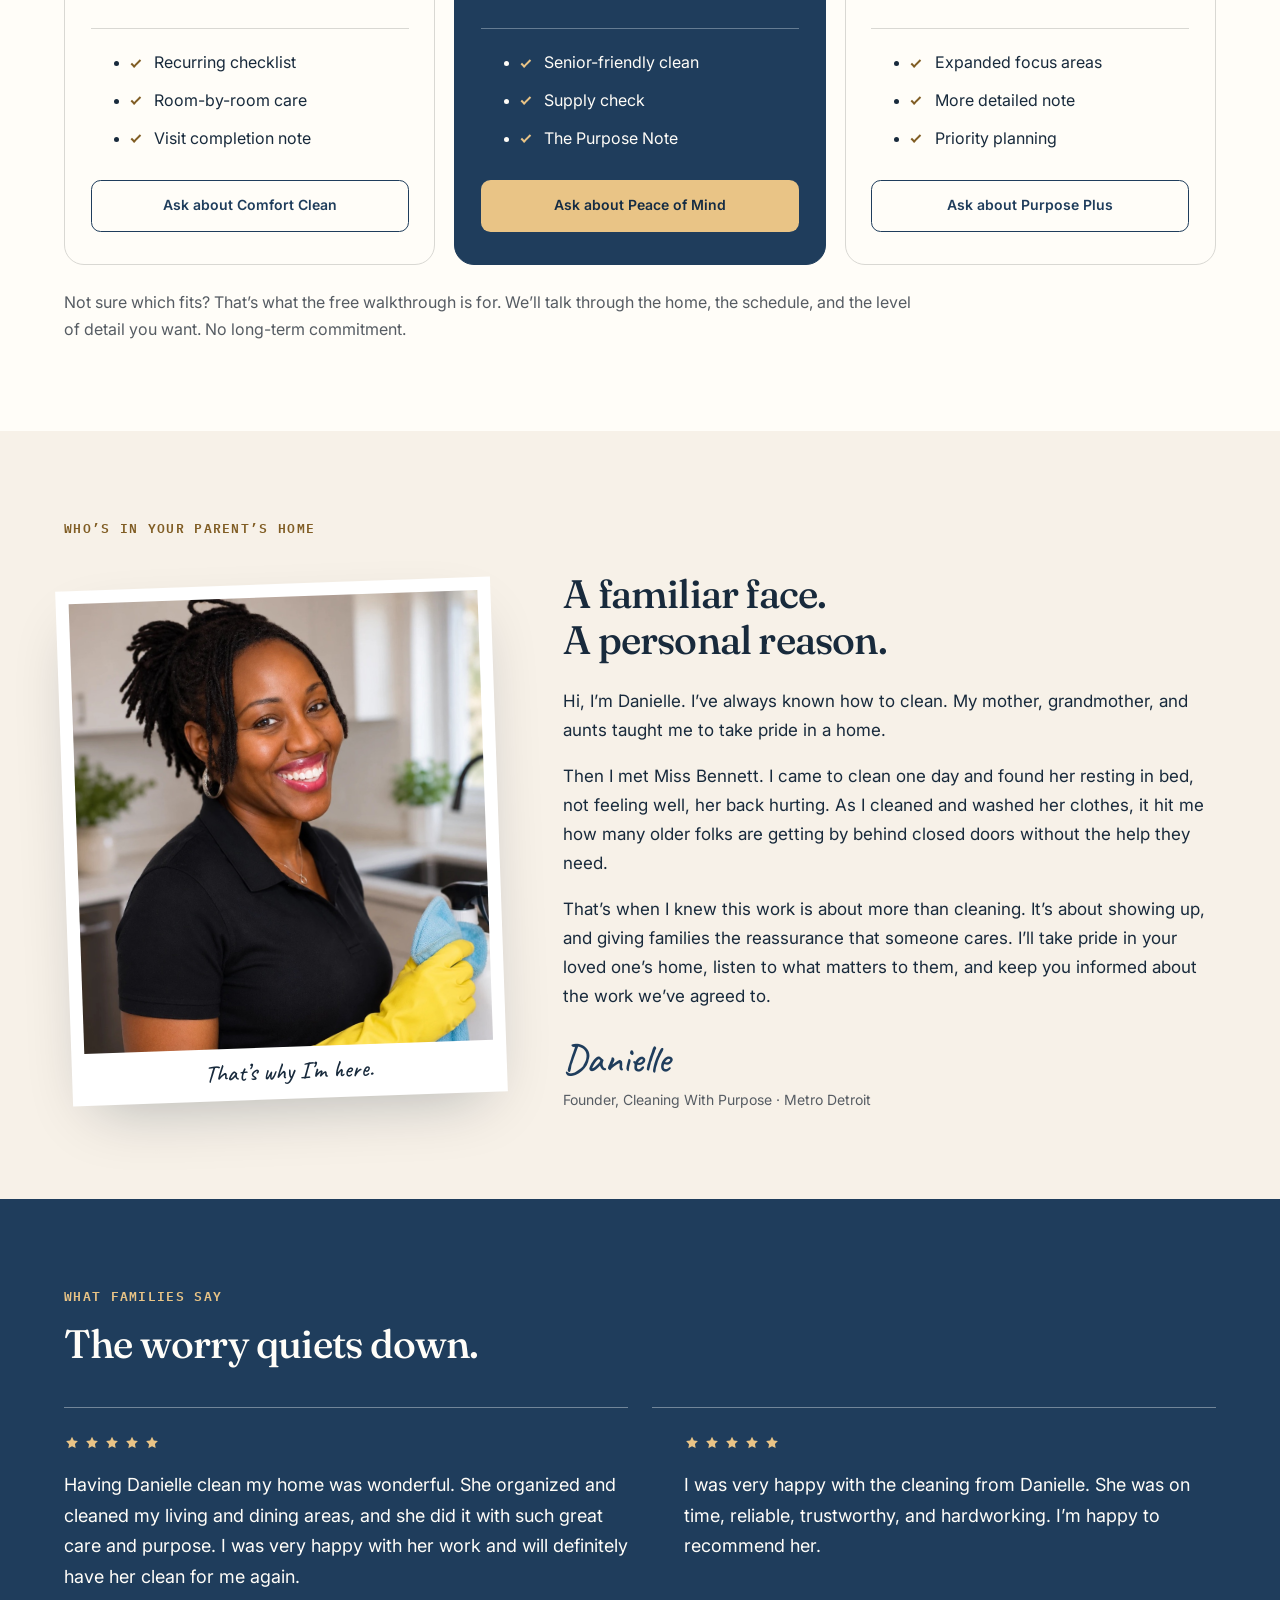
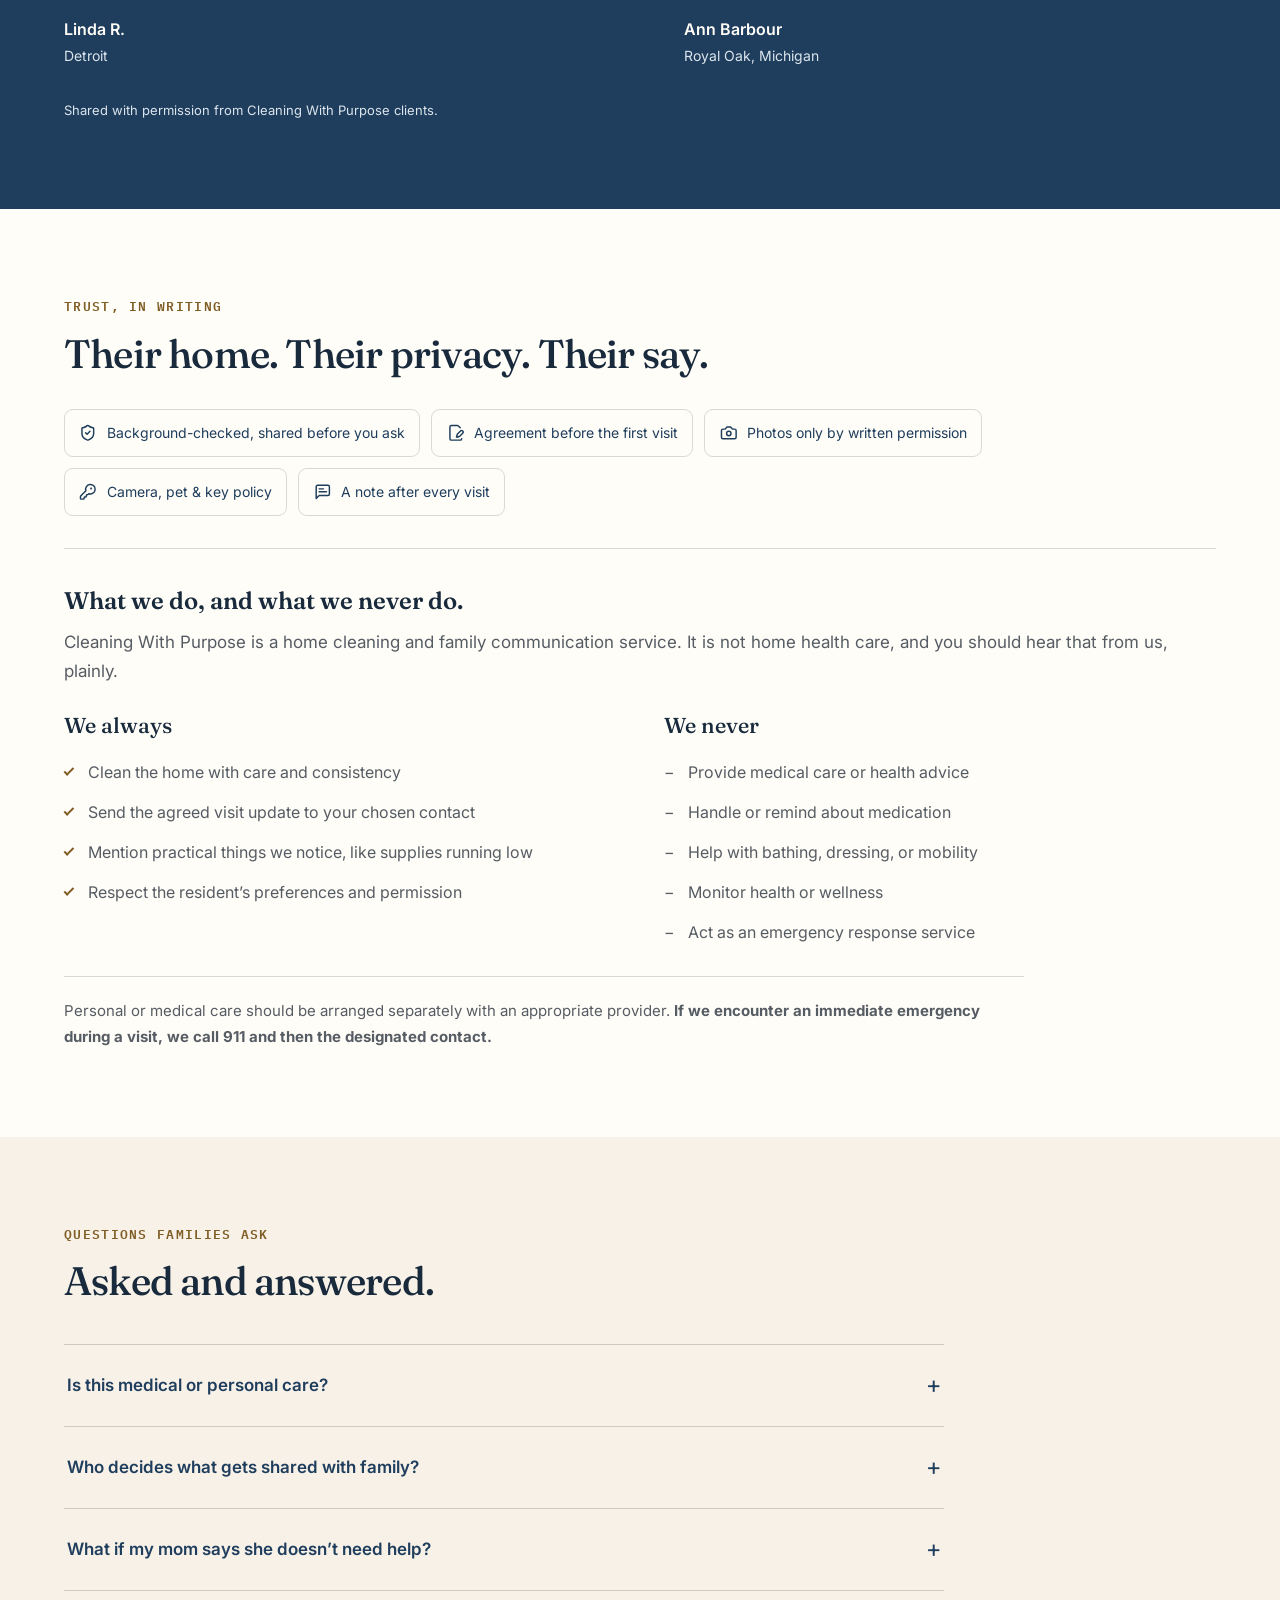
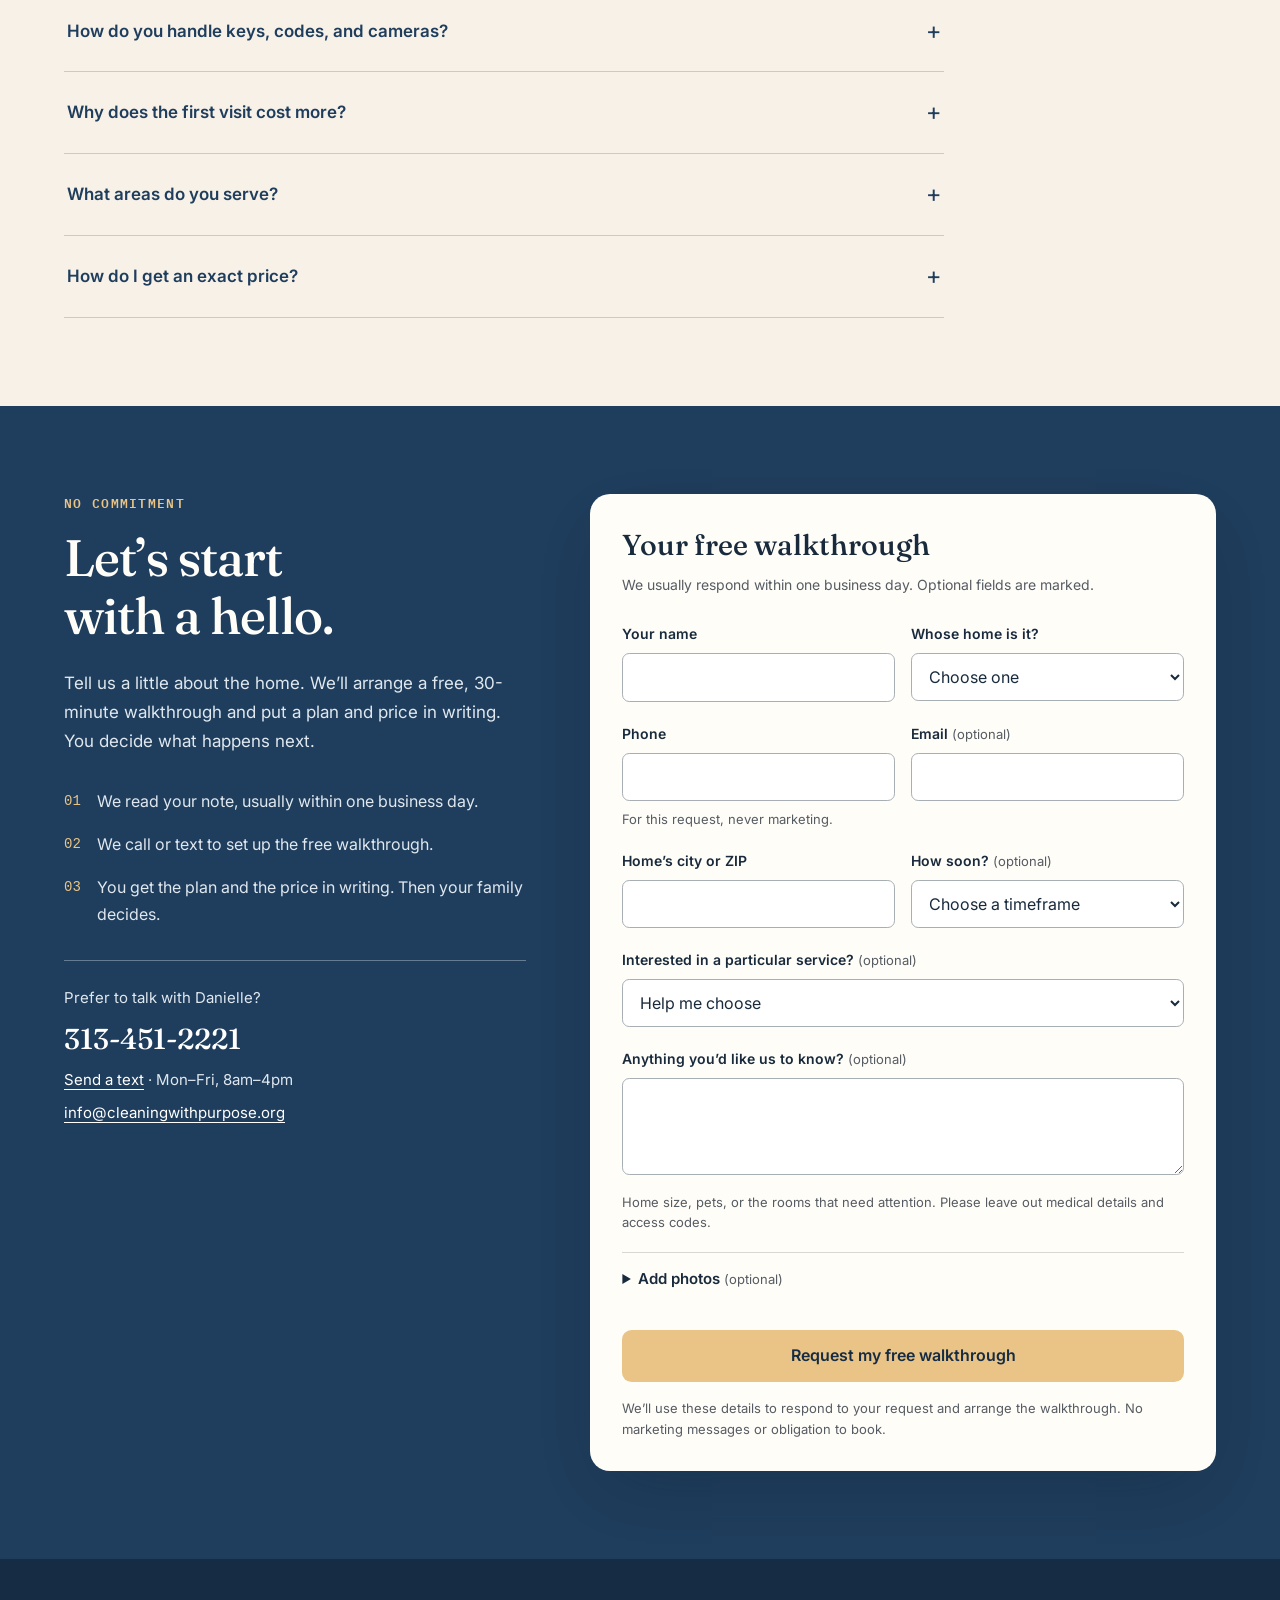
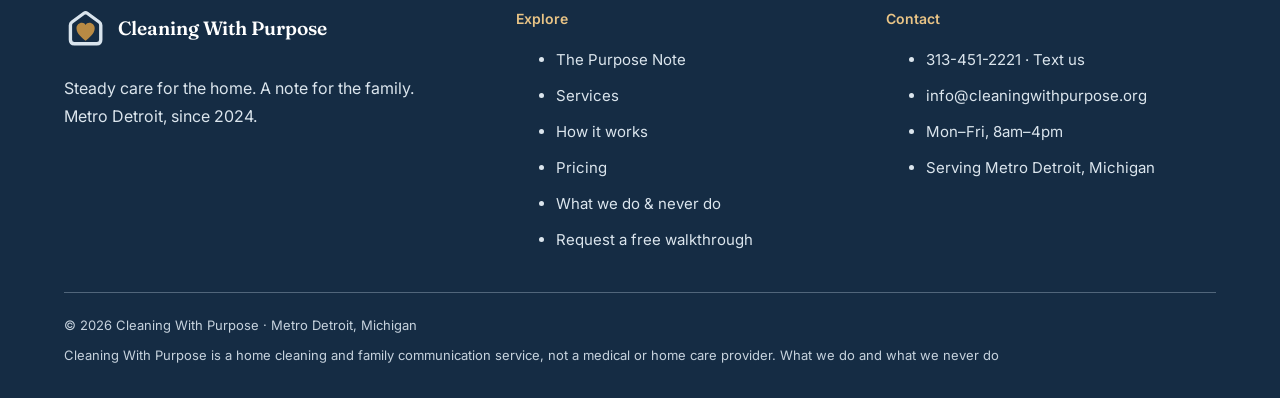
==== commit 701f4191: "Refresh Cleaning With Purpose for client review Clarify the opening, services and first-visit pricin" ====
--- a/index.html
+++ b/index.html
@@ -4,7 +4,7 @@
   <meta charset="UTF-8" />
   <meta name="viewport" content="width=device-width, initial-scale=1.0" />
   <title>Senior Home Cleaning in Metro Detroit | Cleaning With Purpose</title>
-  <meta name="description" content="Senior-friendly home cleaning across Metro Detroit. The same trusted person every visit, plus a short note to your family after each one: the Purpose Note. Free walkthrough, no contracts." />
+  <meta name="description" content="Thoughtful home cleaning for older adults and their families across Metro Detroit. Recurring visits from $149, family updates, and a free walkthrough with a written quote." />
   <link rel="canonical" href="https://cleaningwithpurpose.org/" />
   <meta name="robots" content="index, follow, max-image-preview:large" />
 
@@ -14,13 +14,13 @@
   <meta property="og:locale" content="en_US" />
   <meta property="og:url" content="https://cleaningwithpurpose.org/" />
   <meta property="og:title" content="Senior Home Cleaning in Metro Detroit | Cleaning With Purpose" />
-  <meta property="og:description" content="Respectful cleaning for Mom or Dad, from the same trusted person every visit. And a short note to your family after each one: the Purpose Note." />
+  <meta property="og:description" content="A clean home. On their terms. Senior-friendly cleaning across Metro Detroit, with a familiar face, family updates, and a free walkthrough." />
   <meta property="og:image" content="https://cleaningwithpurpose.org/assets/img/hero-kitchen.jpg" />
 
   <!-- Twitter -->
   <meta name="twitter:card" content="summary_large_image" />
   <meta name="twitter:title" content="Senior Home Cleaning in Metro Detroit | Cleaning With Purpose" />
-  <meta name="twitter:description" content="The same trusted person every visit, and a short note to your family after each one: the Purpose Note." />
+  <meta name="twitter:description" content="A clean home. On their terms. Senior-friendly cleaning across Metro Detroit, with a familiar face, family updates, and a free walkthrough." />
   <meta name="twitter:image" content="https://cleaningwithpurpose.org/assets/img/hero-kitchen.jpg" />
 
   <meta name="theme-color" content="#1f3d5c" />
@@ -30,98 +30,207 @@
   <link rel="preconnect" href="https://fonts.gstatic.com" crossorigin />
   <link rel="preload" as="image" href="assets/img/hero-kitchen.jpg?v=3" fetchpriority="high" />
   <link href="https://fonts.googleapis.com/css2?family=Fraunces:ital,opsz,wght@0,9..144,500;0,9..144,600;0,9..144,700;1,9..144,500;1,9..144,600&family=IBM+Plex+Mono:wght@500;600&family=Inter:wght@400;500;600;700;800&family=Caveat:wght@500;600&display=swap" rel="stylesheet" />
-  <link rel="stylesheet" href="css/styles.css?v=16" />
-
-  <!-- Structured data: LocalBusiness/CleaningService + Service + FAQ. NAP mirrors the visible footer byte-for-byte. -->
+  <link rel="stylesheet" href="css/styles.css?v=17" />
+
+  <!-- Structured data: LocalBusiness + Service + FAQ. Contact details match the visible site. -->
   <script type="application/ld+json">
-  {
-    "@context": "https://schema.org",
-    "@graph": [
-      {
-        "@type": ["LocalBusiness", "CleaningService"],
-        "@id": "https://cleaningwithpurpose.org/#business",
-        "name": "Cleaning With Purpose",
-        "description": "Senior-friendly home cleaning across Metro Detroit, with a short note to the family after every visit.",
-        "url": "https://cleaningwithpurpose.org/",
-        "telephone": "+1-313-451-2221",
-        "email": "info@cleaningwithpurpose.org",
-        "image": "https://cleaningwithpurpose.org/assets/img/hero-kitchen.jpg",
-        "logo": "https://cleaningwithpurpose.org/assets/logo-mark.svg",
-        "priceRange": "$$",
-        "foundingDate": "2024",
-        "address": {
-          "@type": "PostalAddress",
-          "addressLocality": "Detroit",
-          "addressRegion": "MI",
-          "addressCountry": "US"
-        },
-        "geo": {
-          "@type": "GeoCoordinates",
-          "latitude": 42.3314,
-          "longitude": -83.0458
-        },
-        "areaServed": [
-          { "@type": "City", "name": "Detroit" },
-          { "@type": "City", "name": "Dearborn" },
-          { "@type": "City", "name": "Royal Oak" },
-          { "@type": "City", "name": "Ferndale" },
-          { "@type": "City", "name": "Southfield" },
-          { "@type": "City", "name": "Troy" },
-          { "@type": "City", "name": "Warren" },
-          { "@type": "City", "name": "Grosse Pointe" },
-          { "@type": "City", "name": "Livonia" },
+{
+  "@context": "https://schema.org",
+  "@graph": [
+    {
+      "@type": "LocalBusiness",
+      "@id": "https://cleaningwithpurpose.org/#business",
+      "name": "Cleaning With Purpose",
+      "description": "Senior-friendly home cleaning across Metro Detroit, with agreed visit updates for the household or family.",
+      "url": "https://cleaningwithpurpose.org/",
+      "telephone": "+1-313-451-2221",
+      "email": "info@cleaningwithpurpose.org",
+      "image": "https://cleaningwithpurpose.org/assets/img/hero-kitchen.jpg",
+      "logo": "https://cleaningwithpurpose.org/assets/logo-mark.svg",
+      "priceRange": "$$",
+      "foundingDate": "2024",
+      "address": {
+        "@type": "PostalAddress",
+        "addressLocality": "Detroit",
+        "addressRegion": "MI",
+        "addressCountry": "US"
+      },
+      "areaServed": [
+        {
+          "@type": "City",
+          "name": "Detroit"
+        },
+        {
+          "@type": "City",
+          "name": "Dearborn"
+        },
+        {
+          "@type": "City",
+          "name": "Royal Oak"
+        },
+        {
+          "@type": "City",
+          "name": "Ferndale"
+        },
+        {
+          "@type": "City",
+          "name": "Southfield"
+        },
+        {
+          "@type": "City",
+          "name": "Troy"
+        },
+        {
+          "@type": "City",
+          "name": "Warren"
+        },
+        {
+          "@type": "City",
+          "name": "Grosse Pointe"
+        },
+        {
+          "@type": "City",
+          "name": "Livonia"
+        }
+      ],
+      "openingHoursSpecification": [
+        {
+          "@type": "OpeningHoursSpecification",
+          "dayOfWeek": [
+            "Monday",
+            "Tuesday",
+            "Wednesday",
+            "Thursday",
+            "Friday"
+          ],
+          "opens": "08:00",
+          "closes": "16:00"
+        }
+      ]
+    },
+    {
+      "@type": "Service",
+      "@id": "https://cleaningwithpurpose.org/#service",
+      "serviceType": "Senior home cleaning",
+      "name": "Senior-Friendly Home Cleaning",
+      "provider": {
+        "@id": "https://cleaningwithpurpose.org/#business"
+      },
+      "areaServed": {
+        "@type": "Place",
+        "name": "Metro Detroit, Michigan"
+      },
+      "hasOfferCatalog": {
+        "@type": "OfferCatalog",
+        "name": "Cleaning packages",
+        "itemListElement": [
           {
-            "@type": "GeoCircle",
-            "geoMidpoint": { "@type": "GeoCoordinates", "latitude": 42.3314, "longitude": -83.0458 },
-            "geoRadius": "40000"
-          }
-        ],
-        "openingHoursSpecification": [
+            "@type": "Offer",
+            "priceCurrency": "USD",
+            "price": "225",
+            "itemOffered": {
+              "@type": "Service",
+              "name": "Purpose Home Reset",
+              "description": "The deeper first visit. From $225 to $375 by home size and condition."
+            }
+          },
           {
-            "@type": "OpeningHoursSpecification",
-            "dayOfWeek": ["Monday", "Tuesday", "Wednesday", "Thursday", "Friday"],
-            "opens": "08:00",
-            "closes": "16:00"
+            "@type": "Offer",
+            "priceCurrency": "USD",
+            "price": "149",
+            "itemOffered": {
+              "@type": "Service",
+              "name": "Comfort Clean",
+              "description": "Recurring senior-friendly cleaning. From $149 per visit."
+            }
+          },
+          {
+            "@type": "Offer",
+            "priceCurrency": "USD",
+            "price": "199",
+            "itemOffered": {
+              "@type": "Service",
+              "name": "Peace-of-Mind Visit",
+              "description": "Recurring cleaning plus the Purpose Note. From $199 per visit."
+            }
+          },
+          {
+            "@type": "Offer",
+            "priceCurrency": "USD",
+            "price": "289",
+            "itemOffered": {
+              "@type": "Service",
+              "name": "Purpose Plus",
+              "description": "Recurring home cleaning with expanded focus areas and a more detailed Purpose Note. From $289 per visit."
+            }
           }
         ]
-      },
-      {
-        "@type": "Service",
-        "@id": "https://cleaningwithpurpose.org/#service",
-        "serviceType": "Senior home cleaning",
-        "name": "Senior-Friendly Home Cleaning",
-        "provider": { "@id": "https://cleaningwithpurpose.org/#business" },
-        "areaServed": {
-          "@type": "GeoCircle",
-          "geoMidpoint": { "@type": "GeoCoordinates", "latitude": 42.3314, "longitude": -83.0458 },
-          "geoRadius": "40000"
-        },
-        "hasOfferCatalog": {
-          "@type": "OfferCatalog",
-          "name": "Cleaning packages",
-          "itemListElement": [
-            { "@type": "Offer", "priceCurrency": "USD", "price": "225", "itemOffered": { "@type": "Service", "name": "Purpose Home Reset", "description": "The deeper first visit. From $225 to $375 by home size and condition." } },
-            { "@type": "Offer", "priceCurrency": "USD", "price": "149", "itemOffered": { "@type": "Service", "name": "Comfort Clean", "description": "Recurring senior-friendly cleaning. From $149 per visit." } },
-            { "@type": "Offer", "priceCurrency": "USD", "price": "199", "itemOffered": { "@type": "Service", "name": "Peace-of-Mind Visit", "description": "Recurring cleaning plus the Purpose Note. From $199 per visit." } },
-            { "@type": "Offer", "priceCurrency": "USD", "price": "289", "itemOffered": { "@type": "Service", "name": "Purpose Plus", "description": "Highest-touch recurring care. From $289 per visit." } }
-          ]
+      }
+    },
+    {
+      "@type": "FAQPage",
+      "@id": "https://cleaningwithpurpose.org/#faq",
+      "mainEntity": [
+        {
+          "@type": "Question",
+          "name": "Is this medical or personal care?",
+          "acceptedAnswer": {
+            "@type": "Answer",
+            "text": "We provide home cleaning and agreed updates about the work. We do not provide personal care, medication support, health monitoring, or medical advice. Those services should be arranged separately with an appropriate provider."
+          }
+        },
+        {
+          "@type": "Question",
+          "name": "Who decides what gets shared with family?",
+          "acceptedAnswer": {
+            "@type": "Answer",
+            "text": "We agree with the resident, or their authorized representative where appropriate, on the cleaning priorities and who receives updates. The Purpose Note covers the home and the work completed. Photos require written permission; updates are never a secret from the person whose home it is."
+          }
+        },
+        {
+          "@type": "Question",
+          "name": "What if my mom says she doesn’t need help?",
+          "acceptedAnswer": {
+            "@type": "Answer",
+            "text": "The walkthrough is a chance to meet Danielle, ask questions, and decide what would actually help. Your parent can set the priorities and decide whether to go ahead. There is no obligation to book a clean."
+          }
+        },
+        {
+          "@type": "Question",
+          "name": "How do you handle keys, codes, and cameras?",
+          "acceptedAnswer": {
+            "@type": "Answer",
+            "text": "With a written access policy set before we arrive: keys, lockboxes, codes, parking, pets, all of it. Cameras in the home are completely fine with us."
+          }
+        },
+        {
+          "@type": "Question",
+          "name": "Why does the first visit cost more?",
+          "acceptedAnswer": {
+            "@type": "Answer",
+            "text": "The Purpose Home Reset is deeper work: it brings the home back to comfortable and teaches us its priorities. That’s what lets us quote your recurring plan honestly. It’s a reset, not a discounted trial."
+          }
+        },
+        {
+          "@type": "Question",
+          "name": "What areas do you serve?",
+          "acceptedAnswer": {
+            "@type": "Answer",
+            "text": "We serve Metro Detroit and the surrounding communities: Detroit, Dearborn, Royal Oak, Ferndale, Southfield, Troy, Warren, Grosse Pointe, and Livonia. Share the home’s city or ZIP with your request so we can confirm availability."
+          }
+        },
+        {
+          "@type": "Question",
+          "name": "How do I get an exact price?",
+          "acceptedAnswer": {
+            "@type": "Answer",
+            "text": "Book the free walkthrough below: thirty minutes at the house. You’ll have a clear plan and an exact quote in writing before anything is booked."
+          }
         }
-      },
-      {
-        "@type": "FAQPage",
-        "@id": "https://cleaningwithpurpose.org/#faq",
-        "mainEntity": [
-          { "@type": "Question", "name": "Is this medical or personal care?", "acceptedAnswer": { "@type": "Answer", "text": "No, and we say that proudly. We are a cleaning service that keeps families in the loop. For personal or medical care, you will want a licensed home care agency, and we are happy to work alongside one." } },
-          { "@type": "Question", "name": "Will my dad feel watched?", "acceptedAnswer": { "@type": "Answer", "text": "That is the thing we protect hardest. To your father, this is a cleaning service, full stop. The note comes to you quietly, it is warm instead of clinical, and nothing is ever photographed without the permission your family sets up front." } },
-          { "@type": "Question", "name": "What if my mom says she doesn't need help?", "acceptedAnswer": { "@type": "Answer", "text": "Most of them say that. That's why the first step is a walkthrough, not a commitment. She meets one person, not a company. In our experience the resistance isn't to help. It's to strangers and to fuss, and we bring neither." } },
-          { "@type": "Question", "name": "How do you handle keys, codes, and cameras?", "acceptedAnswer": { "@type": "Answer", "text": "With a written access policy set before we arrive: keys, lockboxes, codes, parking, pets, all of it. Cameras in the home are completely fine with us." } },
-          { "@type": "Question", "name": "Why does the first visit cost more?", "acceptedAnswer": { "@type": "Answer", "text": "The Purpose Home Reset is deeper work: it brings the home back to comfortable and teaches us its priorities. That is what lets us quote your recurring plan honestly. It is a reset, not a discounted trial." } },
-          { "@type": "Question", "name": "What areas do you serve?", "acceptedAnswer": { "@type": "Answer", "text": "We serve Metro Detroit and the surrounding communities: Detroit, Dearborn, Royal Oak, Ferndale, Southfield, Troy, Warren, Grosse Pointe, and Livonia. Not sure we reach the neighborhood? Just ask, and you will get a straight answer the same day." } },
-          { "@type": "Question", "name": "How do I get an exact price?", "acceptedAnswer": { "@type": "Answer", "text": "Book the free walkthrough below: thirty minutes at the house. You will have a clear plan and an exact quote in writing before anything is booked." } }
-        ]
-      }
-    ]
-  }
+      ]
+    }
+  ]
+}
   </script>
 </head>
 <body>
@@ -137,17 +246,16 @@
         </span>
       </a>
       <nav class="site-nav" aria-label="Primary">
-        <a href="#note">Purpose Note</a>
         <a href="#services">Services</a>
-        <a href="#how">How it works</a>
         <a href="#pricing">Pricing</a>
-        <a href="#faq">FAQ</a>
+        <a href="#note">The Purpose Note</a>
+        <a href="#founder">Meet Danielle</a>
       </nav>
       <div class="header-actions">
         <a class="header-phone" href="tel:+13134512221">313-451-2221</a>
         <a class="btn btn--primary" href="#request">Free walkthrough</a>
       </div>
-      <button class="nav-toggle" type="button" aria-expanded="false" aria-controls="mobile-nav" aria-label="Open menu">
+      <button class="nav-toggle" type="button" aria-expanded="false" aria-controls="mobile-nav" aria-label="Open menu" hidden>
         <svg viewBox="0 0 24 24" width="22" height="22" fill="none" stroke="currentColor" stroke-width="2" stroke-linecap="round" aria-hidden="true"><path d="M4 7h16M4 12h16M4 17h16"/></svg>
       </button>
     </div>
@@ -156,35 +264,43 @@
       <a href="#services">Services</a>
       <a href="#how">How it works</a>
       <a href="#pricing">Pricing</a>
+      <a href="#founder">Meet Danielle</a>
       <a href="#faq">FAQ</a>
       <a href="tel:+13134512221">Call 313-451-2221</a>
-      <a class="btn btn--primary" href="#request">Book a free walkthrough</a>
+      <a class="btn btn--primary" href="#request">Request a free walkthrough</a>
     </nav>
   </header>
 
   <main id="main">
     <!-- ============ HERO ============ -->
-    <section class="hero" id="top">
-      <img class="hero__img" src="assets/img/hero-kitchen.jpg?v=3" alt="An older woman laughing with her family in her warm, sunlit kitchen" width="1638" height="1152" />
-      <div class="container">
+    <section class="hero" id="top" aria-labelledby="hero-title">
+      <div class="container hero__layout">
         <div class="hero__inner">
           <p class="eyebrow">Senior-friendly home cleaning &middot; Metro Detroit</p>
-          <h1>A trusted set of eyes on <em>Mom or Dad&rsquo;s</em> home.</h1>
-          <p class="hero__sub">Senior-friendly home cleaning across Metro Detroit. The kitchen, the bathroom, and a warm note to your phone after every visit, from the same person who&rsquo;ll know your parent by name.</p>
+          <h1 id="hero-title">A clean home.<br /><em>On their terms.</em></h1>
+          <p class="hero__sub">Thoughtful cleaning for older adults, with a familiar face and a clear update for the family. We take care of the home while respecting the routines that make it theirs.</p>
           <div class="hero__ctas">
-            <a class="btn btn--brass" href="#request">Book a free walkthrough</a>
-            <a class="btn btn--ghost-light" href="#note">See the note</a>
+            <a class="btn btn--primary" href="#request">Request a free walkthrough</a>
+            <a class="text-link" href="#pricing">Explore services &amp; pricing <span aria-hidden="true">&rarr;</span></a>
           </div>
-          <p class="hero__meta">No contracts, no pressure &middot; <a href="tel:+13134512221">313-451-2221</a></p>
-        </div>
+          <p class="hero__meta">Recurring visits from <strong>$149</strong> &middot; Your quote, in writing</p>
+          <a class="hero__founder" href="#founder">
+            <img src="assets/img/danielle.jpg" alt="" width="56" height="56" />
+            <span><strong>Meet Danielle, your cleaner &amp; founder.</strong><span>A familiar face from the very first visit.</span></span>
+          </a>
+        </div>
+        <figure class="hero__photo">
+          <img class="hero__img" src="assets/img/hero-kitchen.jpg?v=3" alt="Three generations sharing a laugh around the kitchen table" width="1638" height="1152" fetchpriority="high" />
+          <figcaption>For the place they call home.<br /><span>And the people who care about them.</span></figcaption>
+        </figure>
       </div>
     </section>
 
     <!-- ============ BRIDGE ============ -->
     <section class="bridge">
       <div class="container">
-        <h2>You can&rsquo;t be there every week. Now you don&rsquo;t have to wonder.</h2>
-        <p>You call for every appointment. How did it go, what did they do, is everything okay. They&rsquo;re tired of the questions. You&rsquo;re tired of asking. There&rsquo;s a better way to know.</p>
+        <h2>A little help, without taking over.</h2>
+        <p>Whether you&rsquo;re arranging a clean for yourself or helping a parent, the person who lives there has a say. We agree on the priorities, the price, and who receives updates before the first visit.</p>
       </div>
     </section>
 
@@ -194,12 +310,14 @@
         <div class="note-grid">
           <div class="note-copy">
             <p class="eyebrow">The Purpose Note</p>
-            <h2 class="statement">Half our job is the cleaning. <em>This is the other half.</em></h2>
-            <p>After every visit, a short note lands on your phone. What got done. What we noticed. What&rsquo;s running low. We call it the <strong>Purpose Note</strong>. It means you can call just to talk, instead of to check.</p>
+            <h2 class="statement">You&rsquo;ll know what got done.<br /><em>Without making another call.</em></h2>
+            <p>The <strong>Purpose Note</strong> is a short, practical update after the clean: the rooms we worked on, the supplies running low, and the plan for next time.</p>
+            <p>Included with the Home Reset, Peace-of-Mind Visit, and Purpose Plus. Comfort Clean includes a simpler visit completion note.</p>
             <ul class="note-points">
-              <li>Same day as the visit, every visit</li>
+              <li>Sent the same day as your visit</li>
               <li>Email or text, whichever you prefer</li>
-              <li>Photos when your family wants them, by written permission, always</li>
+              <li>Shared only with the people you agree to</li>
+              <li>Photos only with written permission</li>
             </ul>
           </div>
           <div>
@@ -208,13 +326,13 @@
                 <span class="email__avatar" aria-hidden="true"><svg viewBox="0 0 64 64" xmlns="http://www.w3.org/2000/svg"><path d="M15.5 54.5 L48.5 54.5 Q54.5 54.5 54.5 48.5 L54.5 27 Q54.5 24 52.08 22.23 L34.42 9.27 Q32 7.5 29.58 9.27 L11.92 22.23 Q9.5 24 9.5 27 L9.5 48.5 Q9.5 54.5 15.5 54.5 Z" fill="none" stroke="#D9E4ED" stroke-width="5" stroke-linecap="round" stroke-linejoin="round"/><path d="M32 50.06 C27.27 46.01 18.5 39.93 18.5 31.5 C18.5 27.05 22.13 23.4 26.6 23.4 C28.96 23.4 30.98 24.62 32 26.51 C33.02 24.62 35.04 23.4 37.4 23.4 C41.87 23.4 45.5 27.05 45.5 31.5 C45.5 39.93 36.73 46.01 32 50.06 Z" fill="#B88A44"/></svg></span>
                 <span class="email__meta">
                   <span class="email__from">Cleaning With Purpose</span>
-                  <span class="email__subject">Today&rsquo;s visit, all good</span>
+                  <span class="email__subject">Today&rsquo;s clean at Helen&rsquo;s home</span>
                 </span>
                 <span class="email__time">Tue 2:14 PM</span>
               </div>
               <div class="email__body">
                 <p>Hi Denise,</p>
-                <p>I was with Miss Helen today. The home is clean and comfortable, and the visit went smoothly. She had me laughing about the tomatoes coming in out back.</p>
+                <p>Miss Helen asked us to focus on the kitchen and bathroom today. Here&rsquo;s what we finished and what would help before the next visit.</p>
                 <h3>Done today</h3>
                 <ul>
                   <li>Kitchen surfaces cleaned, floors refreshed</li>
@@ -229,7 +347,7 @@
                 <p class="email__next">Next visit: Tuesday the 24th, 10am. We&rsquo;ll start with the bedroom.</p>
               </div>
             </article>
-            <p class="email__caption">A real example, with the names changed.</p>
+            <p class="email__caption">Illustrative Purpose Note. Names and details are examples.</p>
           </div>
         </div>
       </div>
@@ -260,7 +378,7 @@
           <li class="step">
             <p class="step__num">04</p>
             <h3>The rhythm begins</h3>
-            <p>Same person, same schedule, and a Purpose Note to your phone after every visit.</p>
+            <p>A familiar cleaner, an agreed schedule, and the visit update included in your plan.</p>
           </li>
         </ol>
       </div>
@@ -268,10 +386,10 @@
 
     <!-- ============ PHOTO BAND / DIGNITY ============ -->
     <section class="photo-band" aria-label="Our promise">
-      <img src="assets/img/founder-candid.jpg?v=2" alt="An older man at ease in his bright, tidy living room" width="1600" height="900" />
+      <img src="assets/img/founder-candid.jpg?v=2" alt="An older man at ease in his bright, tidy living room" width="1600" height="900" loading="lazy" decoding="async" />
       <div class="container">
         <blockquote>
-          <p>It&rsquo;s their house. We clean it their way, on their schedule, and nothing gets moved without asking.</p>
+          <p>The favorite chair stays right there. The routines matter. It&rsquo;s their home, and we treat it that way.</p>
           <cite>Our promise to the person whose home it is</cite>
         </blockquote>
       </div>
@@ -282,10 +400,10 @@
     <section class="section section--cream" id="services">
       <div class="container">
         <p class="eyebrow">What we actually do</p>
-        <h2 class="section-title">Every visit, room by room.</h2>
-        <p class="section-intro">Here&rsquo;s the foundation of a senior-friendly clean. Every plan is tailored at your walkthrough, but this is what a typical visit covers. Tap a room to see the details.</p>
+        <h2 class="section-title">The rooms that make a home.</h2>
+        <p class="section-intro">From the kitchen sink to fresh bedroom floors, we build a checklist around the home. Explore what a typical clean includes; your walkthrough confirms the details.</p>
         <div class="rooms">
-          <details class="faq room">
+          <details class="faq room" open>
             <summary><span class="room-ic"><svg viewBox="0 0 24 24" fill="none" stroke="currentColor" stroke-width="2" stroke-linecap="round" stroke-linejoin="round" aria-hidden="true"><path d="M3 2v7c0 1.1.9 2 2 2a2 2 0 0 0 2-2V2"/><path d="M7 2v20"/><path d="M21 15V2a5 5 0 0 0-5 5v6c0 1.1.9 2 2 2h3Z"/></svg></span><span class="room-txt">Kitchen<span class="room-sub">Where the day starts and the mail piles up</span></span></summary>
             <ul class="room-tasks">
               <li>Counters and backsplash wiped down</li>
@@ -354,7 +472,7 @@
             </ul>
           </details>
         </div>
-        <p class="rooms-note"><strong>Tailored to the home.</strong> We build the checklist around your parent&rsquo;s priorities at the walkthrough, and whatever we do each visit shows up in your Purpose Note afterward. We stay in the cleaning-and-communication lane, so we don&rsquo;t move heavy furniture, climb beyond a step stool, or take on anything that belongs to home health care.</p>
+        <p class="rooms-note"><strong>Tailored to the home.</strong> We agree on the checklist at the walkthrough and summarize completed work in your visit update. Heavy furniture moving, high-ladder work, and personal or medical care are outside our cleaning service.</p>
       </div>
     </section>
 
@@ -362,51 +480,51 @@
     <section class="section section--white" id="pricing">
       <div class="container">
         <p class="eyebrow">Packages &amp; pricing</p>
-        <h2 class="section-title">Real prices, no surprises.</h2>
-        <p class="section-intro">Senior home cleaning in Metro Detroit starts at $149 per visit for recurring care. The deeper first visit, the Purpose Home Reset, runs $225 to $375 by home size and condition. The Peace-of-Mind Visit, which includes the Purpose Note, starts at $199. Every home is different, so you get an exact written quote at your free walkthrough, before anything is booked.</p>
+        <h2 class="section-title">The right amount of help.</h2>
+        <p class="section-intro">Recurring cleaning starts at $149 per visit. We&rsquo;ll walk through the home together and put your exact price in writing before you book.</p>
+        <article class="reset-plan">
+          <div><p class="eyebrow">Start here &middot; Your first clean</p><h3>Purpose Home Reset</h3><p>A deeper first clean to get comfortable, learn the home, and agree on the ongoing plan. Includes your first Purpose Note.</p></div>
+          <div class="reset-plan__action"><p class="reset-plan__price">$225&ndash;$375</p><span>Based on home size &amp; condition</span><a class="text-link" href="#request" data-plan="Purpose Home Reset">Ask about a first clean <span aria-hidden="true">&rarr;</span></a></div>
+        </article>
         <div class="pricing-grid">
           <article class="plan">
-            <p class="plan__name">Purpose Home Reset</p>
-            <p class="plan__price"><small>Your first visit</small>From $225&ndash;$375</p>
-            <p class="plan__for">The deeper first visit. Resets the home, learns its priorities, sets the plan.</p>
-            <ul>
-              <li>Home priority review</li>
-              <li>Deeper first clean</li>
-              <li>Your first Purpose Note</li>
-            </ul>
-          </article>
-          <article class="plan">
-            <p class="plan__name">Comfort Clean</p>
-            <p class="plan__price"><small>Per visit</small>From $149</p>
+            <p class="plan__eyebrow">A steady helping hand</p>
+            <h3 class="plan__name">Comfort Clean</h3>
+            <p class="plan__price"><small>Starting at</small>$149 <span>/ visit</span></p>
             <p class="plan__for">Steady, respectful upkeep for a home that mainly needs consistency.</p>
             <ul>
               <li>Recurring checklist</li>
               <li>Room-by-room care</li>
               <li>Visit completion note</li>
             </ul>
+            <a class="btn btn--outline" href="#request" data-plan="Comfort Clean">Ask about Comfort Clean</a>
           </article>
           <article class="plan plan--featured">
-            <p class="plan__name">Peace-of-Mind Visit <span class="plan__flag">The standard</span></p>
-            <p class="plan__price"><small>Per visit</small>From $199</p>
-            <p class="plan__for">The clean and the calm. This is the service we built the company around.</p>
+            <p class="plan__eyebrow">Cleaning + family updates</p>
+            <h3 class="plan__name">Peace-of-Mind Visit</h3>
+            <p class="plan__price"><small>Starting at</small>$199 <span>/ visit</span></p>
+            <p class="plan__for">Regular cleaning with a fuller picture of what was done and what the home needs next.</p>
             <ul>
               <li>Senior-friendly clean</li>
               <li>Supply check</li>
               <li>The Purpose Note</li>
             </ul>
+            <a class="btn btn--brass" href="#request" data-plan="Peace-of-Mind Visit">Ask about Peace of Mind</a>
           </article>
           <article class="plan">
-            <p class="plan__name">Purpose Plus</p>
-            <p class="plan__price"><small>Per visit</small>From $289</p>
-            <p class="plan__for">The most thorough option, with more detail in every note.</p>
+            <p class="plan__eyebrow">More room for the details</p>
+            <h3 class="plan__name">Purpose Plus</h3>
+            <p class="plan__price"><small>Starting at</small>$289 <span>/ visit</span></p>
+            <p class="plan__for">Extra attention for homes that need expanded focus areas and more detailed updates.</p>
             <ul>
               <li>Expanded focus areas</li>
               <li>More detailed note</li>
               <li>Priority planning</li>
             </ul>
+            <a class="btn btn--outline" href="#request" data-plan="Purpose Plus">Ask about Purpose Plus</a>
           </article>
         </div>
-        <p class="pricing-note"><strong>Why the first visit costs more:</strong> the reset is deeper work, and it&rsquo;s how we learn the home well enough to quote your recurring plan honestly.</p>
+        <p class="pricing-note">Not sure which fits? That&rsquo;s what the free walkthrough is for. We&rsquo;ll talk through the home, the schedule, and the level of detail you want. No long-term commitment.</p>
       </div>
     </section>
 
@@ -418,14 +536,15 @@
           <div>
             <div class="photo-frame">
               <div class="tape"></div>
-              <img src="assets/img/danielle.jpg" alt="Danielle, founder of Cleaning With Purpose, smiling in a client's kitchen" width="1100" height="1100" />
+              <img src="assets/img/danielle.jpg" alt="Danielle, founder of Cleaning With Purpose" width="1100" height="1100" loading="lazy" decoding="async" />
               <p class="cap">That&rsquo;s why I&rsquo;m here.</p>
             </div>
           </div>
           <div class="letter">
+            <h2 class="section-title">A familiar face.<br />A personal reason.</h2>
             <p>Hi, I&rsquo;m Danielle. I&rsquo;ve always known how to clean. My mother, grandmother, and aunts taught me to take pride in a home.</p>
             <p>Then I met Miss Bennett. I came to clean one day and found her resting in bed, not feeling well, her back hurting. As I cleaned and washed her clothes, it hit me how many older folks are getting by behind closed doors without the help they need.</p>
-            <p>That&rsquo;s when I knew this work is about more than cleaning. It&rsquo;s about showing up, and giving families the reassurance that someone cares. So when I&rsquo;m in your mom or dad&rsquo;s home, you can relax. I&rsquo;ll make sure they&rsquo;re okay, and that their home is too. Your loved one is in good hands.</p>
+            <p>That&rsquo;s when I knew this work is about more than cleaning. It&rsquo;s about showing up, and giving families the reassurance that someone cares. I&rsquo;ll take pride in your loved one&rsquo;s home, listen to what matters to them, and keep you informed about the work we&rsquo;ve agreed to.</p>
             <p class="sig">Danielle</p>
             <p class="sig-note">Founder, Cleaning With Purpose &middot; Metro Detroit</p>
           </div>
@@ -465,7 +584,7 @@
             <p class="who"><b>Ann Barbour</b><span>Royal Oak, Michigan</span></p>
           </article>
         </div>
-        <p class="testimonials-note">Real words from real families. Ask us to connect you with a current client.</p>
+        <p class="testimonials-note">Shared with permission from Cleaning With Purpose clients.</p>
       </div>
     </section>
 
@@ -473,7 +592,7 @@
     <section class="section section--white" id="trust">
       <div class="container">
         <p class="eyebrow">Trust, in writing</p>
-        <h2 class="section-title">Letting someone into a parent&rsquo;s home is a big deal. We act like it.</h2>
+        <h2 class="section-title">Their home. Their privacy. Their say.</h2>
         <ul class="trust-strip">
           <li class="trust-chip"><svg viewBox="0 0 24 24" fill="none" stroke="currentColor" stroke-width="2" stroke-linecap="round" stroke-linejoin="round" aria-hidden="true"><path d="M20 13c0 5-3.5 7.5-7.66 8.95a1 1 0 0 1-.67-.01C7.5 20.5 4 18 4 13V6a1 1 0 0 1 1-1c2 0 4.5-1.2 6.24-2.72a1.17 1.17 0 0 1 1.52 0C14.51 3.81 17 5 19 5a1 1 0 0 1 1 1z"/><path d="m9 12 2 2 4-4"/></svg>Background-checked, shared before you ask</li>
           <li class="trust-chip"><svg viewBox="0 0 24 24" fill="none" stroke="currentColor" stroke-width="2" stroke-linecap="round" stroke-linejoin="round" aria-hidden="true"><path d="m18 5-2.414-2.414A2 2 0 0 0 14.172 2H6a2 2 0 0 0-2 2v16a2 2 0 0 0 2 2h12a2 2 0 0 0 2-2"/><path d="M21.378 12.626a1 1 0 0 0-3.004-3.004l-4.01 4.012a2 2 0 0 0-.506.854l-.837 2.87a.5.5 0 0 0 .62.62l2.87-.837a2 2 0 0 0 .854-.506z"/></svg>Agreement before the first visit</li>
@@ -489,9 +608,9 @@
               <h3>We always</h3>
               <ul class="yes">
                 <li>Clean the home with care and consistency</li>
-                <li>Send your family a warm note after every visit</li>
+                <li>Send the agreed visit update to your chosen contact</li>
                 <li>Mention practical things we notice, like supplies running low</li>
-                <li>Treat your parent with the dignity of a neighbor, not a patient</li>
+                <li>Respect the resident&rsquo;s preferences and permission</li>
               </ul>
             </div>
             <div>
@@ -505,7 +624,7 @@
               </ul>
             </div>
           </div>
-          <p class="outro">If your family needs those services, we&rsquo;ll gladly point you toward licensed home care providers, and we work alongside them well. <strong>And if we ever arrive and something is clearly wrong, we call 911 first and you second. That&rsquo;s not a service, that&rsquo;s what a decent person does.</strong></p>
+          <p class="outro">Personal or medical care should be arranged separately with an appropriate provider. <strong>If we encounter an immediate emergency during a visit, we call 911 and then the designated contact.</strong></p>
         </div>
       </div>
     </section>
@@ -518,15 +637,15 @@
         <div class="faq-list">
           <details class="faq">
             <summary>Is this medical or personal care?</summary>
-            <div>No, and we say that proudly. We&rsquo;re a cleaning service that keeps families in the loop. For personal or medical care, you&rsquo;ll want a licensed home care agency, and we&rsquo;re happy to work alongside one.</div>
+            <div>We provide home cleaning and agreed updates about the work. We do not provide personal care, medication support, health monitoring, or medical advice. Those services should be arranged separately with an appropriate provider.</div>
           </details>
           <details class="faq">
-            <summary>Will my dad feel watched?</summary>
-            <div>That&rsquo;s the thing we protect hardest. To your father, this is a cleaning service, full stop. The note comes to you quietly, it&rsquo;s warm instead of clinical, and nothing is ever photographed without the permission your family sets up front.</div>
+            <summary>Who decides what gets shared with family?</summary>
+            <div>We agree with the resident, or their authorized representative where appropriate, on the cleaning priorities and who receives updates. The Purpose Note covers the home and the work completed. Photos require written permission; updates are never a secret from the person whose home it is.</div>
           </details>
           <details class="faq">
             <summary>What if my mom says she doesn&rsquo;t need help?</summary>
-            <div>Most of them say that. That&rsquo;s why the first step is a walkthrough, not a commitment. She meets one person, not a company. In our experience the resistance isn&rsquo;t to help. It&rsquo;s to strangers and to fuss, and we bring neither.</div>
+            <div>The walkthrough is a chance to meet Danielle, ask questions, and decide what would actually help. Your parent can set the priorities and decide whether to go ahead. There is no obligation to book a clean.</div>
           </details>
           <details class="faq">
             <summary>How do you handle keys, codes, and cameras?</summary>
@@ -538,7 +657,7 @@
           </details>
           <details class="faq">
             <summary>What areas do you serve?</summary>
-            <div>We serve Metro Detroit and the surrounding communities: Detroit, Dearborn, Royal Oak, Ferndale, Southfield, Troy, Warren, Grosse Pointe, and Livonia. Not sure we reach the neighborhood? Just ask, and you&rsquo;ll get a straight answer the same day.</div>
+            <div>We serve Metro Detroit and the surrounding communities: Detroit, Dearborn, Royal Oak, Ferndale, Southfield, Troy, Warren, Grosse Pointe, and Livonia. Share the home&rsquo;s city or ZIP with your request so we can confirm availability.</div>
           </details>
           <details class="faq">
             <summary>How do I get an exact price?</summary>
@@ -553,8 +672,8 @@
       <div class="container request__grid">
         <div>
           <p class="eyebrow">No commitment</p>
-          <h2 class="request__title">Tell us about the home. We&rsquo;ll take it from there.</h2>
-          <p class="request__copy">Thirty minutes at the house, and your family gets a clear plan with a clear price. If it&rsquo;s not the right fit, we&rsquo;ll tell you that honestly too.</p>
+          <h2 class="request__title">Let&rsquo;s start<br />with a hello.</h2>
+          <p class="request__copy">Tell us a little about the home. We&rsquo;ll arrange a free, 30-minute walkthrough and put a plan and price in writing. You decide what happens next.</p>
           <ol class="next-steps">
             <li>
               <span>01</span>
@@ -569,16 +688,18 @@
               <p>You get the plan and the price in writing. Then your family decides.</p>
             </li>
           </ol>
-          <p class="request__contact">Rather just talk? Call or text <a href="tel:+13134512221">313-451-2221</a>. A real person answers, and it&rsquo;s the same person who&rsquo;ll be in the home. Or email <a href="mailto:info@cleaningwithpurpose.org">info@cleaningwithpurpose.org</a></p>
-        </div>
-
-        <form class="form-card" name="home-reset-request" method="POST" action="/thanks.html" data-netlify="true" netlify-honeypot="bot-field" enctype="multipart/form-data">
+          <div class="request__contact"><p>Prefer to talk with Danielle?</p><a class="request__phone" href="tel:+13134512221">313-451-2221</a><p><a href="sms:+13134512221">Send a text</a> &middot; Mon&ndash;Fri, 8am&ndash;4pm</p><p><a href="mailto:info@cleaningwithpurpose.org">info@cleaningwithpurpose.org</a></p></div>
+        </div>
+
+        <form class="form-card" id="walkthrough-form" name="home-reset-request" method="POST" action="/thanks.html" data-netlify="true" netlify-honeypot="bot-field" enctype="multipart/form-data" aria-labelledby="form-title">
           <input type="hidden" name="form-name" value="home-reset-request" />
-          <p hidden aria-hidden="true"><label>Don't fill this out: <input name="bot-field" /></label></p>
+          <p hidden aria-hidden="true"><label>Leave this field empty: <input name="bot-field" tabindex="-1" autocomplete="off" /></label></p>
+          <h3 class="form-title" id="form-title">Your free walkthrough</h3>
+          <p class="form-lead">We usually respond within one business day. Optional fields are marked.</p>
           <div class="form-grid">
             <div class="field">
               <label for="f-name">Your name</label>
-              <input id="f-name" name="name" type="text" autocomplete="name" required />
+              <input id="f-name" name="name" type="text" autocomplete="name" maxlength="100" required />
             </div>
             <div class="field">
               <label for="f-relationship">Whose home is it?</label>
@@ -591,22 +712,22 @@
               </select>
             </div>
             <div class="field">
-              <label for="f-phone">Phone
-                <span class="hint">Only about your request, never marketing</span>
-              </label>
-              <input id="f-phone" name="phone" type="tel" autocomplete="tel" required />
+              <label for="f-phone">Phone</label>
+              <input id="f-phone" name="phone" type="tel" autocomplete="tel" inputmode="tel" minlength="7" maxlength="30" aria-describedby="phone-hint" required />
+              <span class="hint" id="phone-hint">For this request, never marketing.</span>
             </div>
             <div class="field">
-              <label for="f-email">Email</label>
-              <input id="f-email" name="email" type="email" autocomplete="email" required />
+              <label for="f-email">Email <span class="optional">(optional)</span></label>
+              <input id="f-email" name="email" type="email" autocomplete="email" maxlength="254" />
             </div>
             <div class="field">
               <label for="f-city">Home&rsquo;s city or ZIP</label>
-              <input id="f-city" name="home_city" type="text" required />
+              <input id="f-city" name="home_city" type="text" maxlength="100" required />
             </div>
             <div class="field">
-              <label for="f-timing">How soon?</label>
+              <label for="f-timing">How soon? <span class="optional">(optional)</span></label>
               <select id="f-timing" name="timing">
+                <option value="">Choose a timeframe</option>
                 <option>As soon as possible</option>
                 <option>In the next few weeks</option>
                 <option>Within the month</option>
@@ -614,18 +735,32 @@
               </select>
             </div>
             <div class="field field--full">
-              <label for="f-about">Tell us about the home
-                <span class="hint">Whatever&rsquo;s useful: size, how it&rsquo;s holding up, pets, what matters most. No judgment; &ldquo;it needs a real reset&rdquo; is what the first visit is for.</span>
-              </label>
-              <textarea id="f-about" name="about_home" required></textarea>
+              <label for="f-plan">Interested in a particular service? <span class="optional">(optional)</span></label>
+              <select id="f-plan" name="preferred_plan"><option value="">Help me choose</option><option>Purpose Home Reset</option><option>Comfort Clean</option><option>Peace-of-Mind Visit</option><option>Purpose Plus</option></select>
             </div>
             <div class="field field--full">
-              <label for="f-photos">Photos <span class="hint">Optional. A few phone pictures help us prepare.</span></label>
-              <input id="f-photos" name="photos" type="file" accept="image/*" multiple />
+              <label for="f-about">Anything you&rsquo;d like us to know? <span class="optional">(optional)</span></label>
+              <textarea id="f-about" name="about_home" rows="3" maxlength="2500" aria-describedby="about-hint"></textarea>
+              <span class="hint" id="about-hint">Home size, pets, or the rooms that need attention. Please leave out medical details and access codes.</span>
+            </div>
+            <div class="field field--full">
+              <details class="photo-options">
+                <summary>Add photos <span class="optional">(optional)</span></summary>
+                <p class="hint" id="photo-hint">Up to 3 photos, 2 MB each. Please share only photos you have permission to send, without people or personal documents.</p>
+                <label for="f-photos">Photo 1</label>
+                <input id="f-photos" name="photos" type="file" accept="image/*" aria-describedby="photo-hint photo-error" />
+                <label for="f-photos-2">Photo 2</label>
+                <input id="f-photos-2" name="photos_2" type="file" accept="image/*" aria-describedby="photo-hint photo-error" />
+                <label for="f-photos-3">Photo 3</label>
+                <input id="f-photos-3" name="photos_3" type="file" accept="image/*" aria-describedby="photo-hint photo-error" />
+                <p class="form-error" id="photo-error" role="alert" hidden></p>
+              </details>
             </div>
           </div>
+          <p class="form-error" id="form-error" role="alert" hidden></p>
+          <p id="form-status" class="form-status" role="status" aria-live="polite"></p>
           <button class="btn btn--brass" type="submit">Request my free walkthrough</button>
-          <p class="form-finePrint">No contracts. No pressure. Just a conversation.</p>
+          <p class="form-finePrint">We&rsquo;ll use these details to respond to your request and arrange the walkthrough. No marketing messages or obligation to book.</p>
         </form>
       </div>
     </section>
@@ -652,13 +787,13 @@
             <li><a href="#how">How it works</a></li>
             <li><a href="#pricing">Pricing</a></li>
             <li><a href="#trust">What we do &amp; never do</a></li>
-            <li><a href="#request">Book a free walkthrough</a></li>
+            <li><a href="#request">Request a free walkthrough</a></li>
           </ul>
         </div>
         <div>
           <h3>Contact</h3>
           <ul>
-            <li><a href="tel:+13134512221">313-451-2221</a> (call or text)</li>
+            <li><a href="tel:+13134512221">313-451-2221</a> &middot; <a href="sms:+13134512221">Text us</a></li>
             <li><a href="mailto:info@cleaningwithpurpose.org">info@cleaningwithpurpose.org</a></li>
             <li>Mon&ndash;Fri, 8am&ndash;4pm</li>
             <li>Serving Metro Detroit, Michigan</li>
@@ -673,10 +808,10 @@
   </footer>
 
   <div class="mobile-bar">
-    <a class="btn btn--primary" href="tel:+13134512221">Call or text</a>
+    <a class="btn btn--primary" href="tel:+13134512221">Call Danielle</a>
     <a class="btn btn--brass" href="#request">Free walkthrough</a>
   </div>
 
-  <script src="js/main.js"></script>
+  <script src="js/main.js?v=17" defer></script>
 </body>
 </html>
--- a/css/styles.css
+++ b/css/styles.css
@@ -1,12 +1,5 @@
-/* ============================================================
-   Cleaning With Purpose — public site v2
-   Direction: Family Album photography + the Purpose Note centerpiece
-   Palette/type carried over from the approved strategy microsite
-   ============================================================ */
-
+/* Cleaning With Purpose: Harbor navy, daylight photography, generous readable type. */
 :root {
-  /* "Harbor" palette — deep warm navy for trust, cream + brass keep the warmth.
-     To revert to the forest-green palette: forest #173c34, forest-deep #102b25, sage #dde6d8 */
   --forest: #1f3d5c;
   --forest-deep: #152c44;
   --sage: #d9e4ed;
@@ -14,1654 +7,344 @@
   --cream: #f7f1e8;
   --brass: #b88a44;
   --brass-deep: #97702f;
-  --brass-light: #d8b06c;
-  --brass-label: #8a6526; /* darker brass for small label text on light bg — passes WCAG AA */
-  --taupe: #b7a99a;
-  --slate: #5e5a54;
-  --navy: #18212b;
-  --line: #d8cdc1;
-
+  --brass-light: #e9c486;
+  --brass-label: #805d24;
+  --slate: #565c63;
+  --navy: #182a3c;
+  --line: #d9d8d3;
   --font-hand: "Caveat", cursive;
-
   --font-display: "Fraunces", Georgia, serif;
   --font-body: "Inter", ui-sans-serif, system-ui, -apple-system, "Segoe UI", sans-serif;
-  --font-label: "IBM Plex Mono", ui-monospace, SFMono-Regular, monospace;
-
-  --container: 70rem;
+  --font-label: "IBM Plex Mono", ui-monospace, monospace;
+  --container: 76rem;
   --radius: 0.75rem;
-  --radius-lg: 1.125rem;
-  --shadow-panel: 0 1px 2px rgba(24, 33, 43, 0.05), 0 10px 30px -18px rgba(24, 33, 43, 0.25);
-  --shadow-soft: 0 18px 50px -20px rgba(24, 33, 43, 0.45);
-}
-
-*,
-*::before,
-*::after {
-  box-sizing: border-box;
-}
-
-html {
-  scroll-behavior: smooth;
-  scroll-padding-top: 5rem;
-}
-
-@media (prefers-reduced-motion: reduce) {
-  html {
-    scroll-behavior: auto;
-  }
-}
-
-body {
-  margin: 0;
-  background: var(--warm-white);
-  color: var(--navy);
-  font-family: var(--font-body);
-  font-size: 1.0625rem;
-  line-height: 1.65;
-  -webkit-font-smoothing: antialiased;
-}
-
-img,
-svg {
-  display: block;
-  max-width: 100%;
-}
-
-h1, h2, h3, h4, p, ul, ol {
-  margin: 0;
-}
-
-ul[class], ol[class] {
-  padding: 0;
-  list-style: none;
-}
-
-a {
-  color: inherit;
-}
-
-::selection {
-  background: var(--sage);
-  color: var(--forest);
-}
-
-:focus-visible {
-  outline: 3px solid var(--brass);
-  outline-offset: 2px;
-  border-radius: 2px;
-}
-
-.skip-link {
-  position: absolute;
-  left: -9999px;
-  top: 0;
-  z-index: 100;
-  background: var(--forest);
-  color: var(--warm-white);
-  padding: 0.7rem 1.2rem;
-  border-radius: 0 0 0.6rem 0;
-  font-weight: 700;
-  text-decoration: none;
-}
-
-.skip-link:focus {
-  left: 0;
-}
-
-.container {
-  width: 100%;
-  max-width: var(--container);
-  margin-inline: auto;
-  padding-inline: 1.25rem;
-}
-
-@media (min-width: 640px) {
-  .container {
-    padding-inline: 2rem;
-  }
-}
-
-.eyebrow {
-  font-family: var(--font-label);
-  font-size: 0.72rem;
-  font-weight: 600;
-  letter-spacing: 0.18em;
-  text-transform: uppercase;
-  color: var(--brass-label);
-}
-
-/* ---------- Buttons ---------- */
-.btn {
-  display: inline-flex;
-  align-items: center;
-  justify-content: center;
-  gap: 0.55rem;
-  min-height: 3.1rem;
-  padding: 0.65rem 1.7rem;
-  border-radius: 999px;
-  border: 1px solid transparent;
-  font-family: var(--font-body);
-  font-size: 0.9688rem;
-  font-weight: 700;
-  line-height: 1.2;
-  white-space: nowrap;
-  text-decoration: none;
-  cursor: pointer;
-  transition: background-color 160ms ease, border-color 160ms ease, transform 160ms ease;
-}
-
-.btn:active {
-  transform: translateY(1px);
-}
-
-.btn--primary {
-  background: var(--forest);
-  color: var(--warm-white);
-}
-
-.btn--primary:hover {
-  background: var(--forest-deep);
-}
-
-.btn--brass {
-  background: var(--brass);
-  color: var(--warm-white);
-}
-
-.btn--brass:hover {
-  background: var(--brass-deep);
-}
-
-.btn--ghost-light {
-  border-color: rgba(255, 253, 248, 0.45);
-  color: var(--warm-white);
-  background: rgba(16, 43, 37, 0.25);
-}
-
-.btn--ghost-light:hover {
-  background: rgba(255, 253, 248, 0.14);
-}
-
-/* ---------- Header ---------- */
-.site-header {
-  position: sticky;
-  top: 0;
-  z-index: 50;
-  background: rgba(255, 253, 248, 0.94);
-  backdrop-filter: blur(10px);
-  border-bottom: 1px solid var(--line);
-}
-
-.site-header__inner {
-  display: flex;
-  align-items: center;
-  justify-content: space-between;
-  gap: 1rem;
-  padding-block: 0.75rem;
-}
-
-.brand {
-  display: inline-flex;
-  align-items: center;
-  gap: 0.7rem;
-  text-decoration: none;
-  min-width: 0;
-}
-
-.brand__mark {
-  width: 2.5rem;
-  height: 2.5rem;
-  flex-shrink: 0;
-}
-
-.brand__name {
-  font-family: var(--font-display);
-  font-weight: 600;
-  font-size: 1.15rem;
-  line-height: 1.1;
-  color: var(--forest);
-  white-space: nowrap;
-}
-
-.brand__tag {
-  display: block;
-  font-family: var(--font-label);
-  font-size: 0.57rem;
-  font-weight: 600;
-  letter-spacing: 0.15em;
-  text-transform: uppercase;
-  color: var(--brass);
-  margin-top: 0.18rem;
-}
-
-.site-nav {
-  display: none;
-  align-items: center;
-  flex-wrap: nowrap;
-  gap: 1.25rem;
-}
-
-.site-nav a {
-  font-size: 0.9375rem;
-  font-weight: 600;
-  color: var(--slate);
-  text-decoration: none;
-  white-space: nowrap;
-}
-
-.site-nav a:hover {
-  color: var(--forest);
-}
-
-.header-actions {
-  display: none;
-  align-items: center;
-  gap: 1.1rem;
-}
-
-.header-phone {
-  font-size: 0.9375rem;
-  font-weight: 700;
-  color: var(--forest);
-  text-decoration: none;
-  white-space: nowrap;
-}
-
-.header-phone:hover {
-  text-decoration: underline;
-  text-underline-offset: 4px;
-}
-
-.nav-toggle {
-  display: inline-flex;
-  align-items: center;
-  justify-content: center;
-  width: 2.75rem;
-  height: 2.75rem;
-  border: 1px solid var(--line);
-  border-radius: 0.6rem;
-  background: var(--warm-white);
-  color: var(--forest);
-  cursor: pointer;
-}
-
-@media (min-width: 1100px) {
-  .site-nav,
-  .header-actions {
-    display: inline-flex;
-  }
-  .nav-toggle {
-    display: none;
-  }
-}
-
-.mobile-nav {
-  display: none;
-  border-top: 1px solid var(--line);
-  background: var(--warm-white);
-  padding: 1rem 1.25rem 1.4rem;
-}
-
-.mobile-nav.is-open {
-  display: block;
-}
-
-.mobile-nav a {
-  display: block;
-  padding: 0.7rem 0.25rem;
-  font-weight: 600;
-  color: var(--navy);
-  text-decoration: none;
-  border-bottom: 1px solid rgba(216, 205, 193, 0.6);
-}
-
-.mobile-nav .btn {
-  margin-top: 1rem;
-  width: 100%;
-}
-
-/* ---------- Photo hero ---------- */
-.hero {
-  position: relative;
-  min-height: min(92vh, 56rem);
-  display: flex;
-  align-items: flex-end;
-  background: var(--forest-deep);
-  color: var(--warm-white);
-  isolation: isolate;
-  overflow: hidden;
-}
-
-.hero__img {
-  position: absolute;
-  inset: 0;
-  width: 100%;
-  height: 100%;
-  object-fit: cover;
-  object-position: 65% 35%;
-  z-index: -2;
-}
-
-.hero::after {
-  content: "";
-  position: absolute;
-  inset: 0;
-  z-index: -1;
-  background: linear-gradient(12deg, rgba(13, 24, 38, 0.88) 0%, rgba(13, 24, 38, 0.42) 48%, rgba(13, 24, 38, 0.05) 78%);
-}
-
-@media (max-width: 700px) {
-  .hero::after {
-    background: linear-gradient(0deg, rgba(13, 24, 38, 0.92) 0%, rgba(13, 24, 38, 0.62) 55%, rgba(13, 24, 38, 0.22) 100%);
-  }
-}
-
-.hero .container {
-  max-width: none;
-  padding-inline: clamp(1.25rem, 4.5vw, 5rem);
-}
-
-.hero__inner {
-  padding-block: 4.5rem 4rem;
-  max-width: 36rem;
-}
-
-.hero h1,
-.hero__sub {
-  text-shadow: 0 1px 16px rgba(13, 24, 38, 0.4);
-}
-
-.hero .eyebrow {
-  color: var(--warm-white);
-  text-shadow: 0 1px 12px rgba(13, 24, 38, 0.75), 0 0 2px rgba(13, 24, 38, 0.5);
-}
-
-.hero h1 {
-  font-family: var(--font-display);
-  font-weight: 600;
-  font-size: clamp(2.6rem, 1.6rem + 4.6vw, 4.6rem);
-  line-height: 1.02;
-  letter-spacing: -0.015em;
-  margin-top: 1rem;
-}
-
-.hero__sub {
-  margin-top: 1.2rem;
-  font-size: 1.125rem;
-  line-height: 1.6;
-  color: rgba(255, 253, 248, 0.92);
-  max-width: 28rem;
-}
-
-.hero__ctas {
-  display: flex;
-  flex-wrap: wrap;
-  gap: 0.8rem;
-  margin-top: 2rem;
-}
-
-.hero__meta {
-  margin-top: 2.2rem;
-  font-size: 0.8125rem;
-  color: rgba(255, 253, 248, 0.75);
-  white-space: nowrap;
-}
-
-.hero__meta a {
-  color: var(--warm-white);
-  font-weight: 700;
-  text-decoration: none;
-}
-
-.hero__meta a:hover {
-  text-decoration: underline;
-  text-underline-offset: 4px;
-}
-
-/* ---------- Sections ---------- */
-.section {
-  padding-block: 4.5rem;
-}
-
-@media (min-width: 768px) {
-  .section {
-    padding-block: 6rem;
-  }
-}
-
-.section--cream {
-  background: var(--cream);
-}
-
-.section--white {
-  background: var(--warm-white);
-}
-
-.section--forest {
-  background: var(--forest);
-  color: var(--warm-white);
-}
-
-.section--forest .eyebrow {
-  color: var(--brass-light);
-}
-
-.section-title {
-  font-family: var(--font-display);
-  font-weight: 600;
-  font-size: clamp(1.9rem, 1.3rem + 2.6vw, 3.1rem);
-  line-height: 1.07;
-  letter-spacing: -0.01em;
-  margin-top: 0.9rem;
-}
-
-.section-intro {
-  margin-top: 1rem;
-  font-size: 1.0625rem;
-  color: var(--slate);
-  max-width: 38rem;
-}
-
-.section--forest .section-intro {
-  color: rgba(255, 253, 248, 0.78);
-}
-
-/* ---------- The Purpose Note ---------- */
-.note-section {
-  position: relative;
-}
-
-.note-grid {
-  display: grid;
-  gap: 3rem;
-  align-items: start;
-}
-
-@media (min-width: 960px) {
-  .note-grid {
-    grid-template-columns: 0.9fr 1.1fr;
-    gap: 4.5rem;
-  }
-}
-
-.note-copy .statement {
-  font-family: var(--font-display);
-  font-weight: 600;
-  font-size: clamp(1.9rem, 1.3rem + 2.6vw, 3.1rem);
-  line-height: 1.07;
-  margin-top: 0.9rem;
-}
-
-.note-copy .statement em {
-  font-style: italic;
-  color: var(--brass-light);
-}
-
-.note-copy p {
-  margin-top: 1.2rem;
-  color: rgba(255, 253, 248, 0.8);
-  max-width: 30rem;
-}
-
-.note-copy p strong {
-  color: var(--warm-white);
-}
-
-.note-points {
-  margin-top: 1.8rem;
-  display: grid;
-  gap: 0.65rem;
-}
-
-.note-points li {
-  display: flex;
-  gap: 0.7rem;
-  align-items: baseline;
-  font-size: 0.9688rem;
-  color: rgba(255, 253, 248, 0.85);
-}
-
-.note-points li::before {
-  content: "";
-  flex-shrink: 0;
-  width: 0.55rem;
-  height: 0.3rem;
-  border-left: 2px solid var(--brass-light);
-  border-bottom: 2px solid var(--brass-light);
-  transform: rotate(-45deg) translateY(-2px);
-}
-
-/* email mockup */
-.email {
-  background: var(--warm-white);
-  color: var(--navy);
-  border-radius: var(--radius-lg);
-  box-shadow: var(--shadow-soft);
-  overflow: hidden;
-  max-width: 33rem;
-  justify-self: center;
-  width: 100%;
-}
-
-.email__bar {
-  display: flex;
-  align-items: center;
-  gap: 0.85rem;
-  padding: 1rem 1.4rem;
-  border-bottom: 1px solid var(--line);
-  background: var(--cream);
-}
-
-.email__avatar {
-  width: 2.4rem;
-  height: 2.4rem;
-  border-radius: 999px;
-  background: var(--forest);
-  display: flex;
-  align-items: center;
-  justify-content: center;
-  flex-shrink: 0;
-}
-
-.email__avatar svg {
-  width: 1.5rem;
-  height: 1.5rem;
-}
-
-.email__meta {
-  min-width: 0;
-}
-
-.email__from {
-  font-size: 0.9063rem;
-  font-weight: 700;
-}
-
-.email__subject {
-  font-size: 0.8438rem;
-  color: var(--slate);
-  white-space: nowrap;
-  overflow: hidden;
-  text-overflow: ellipsis;
-}
-
-.email__time {
-  margin-left: auto;
-  font-family: var(--font-label);
-  font-size: 0.6875rem;
-  color: var(--taupe);
-  flex-shrink: 0;
-}
-
-.email__body {
-  padding: 1.5rem 1.6rem 1.7rem;
-}
-
-.email__body > p {
-  font-size: 0.9375rem;
-  line-height: 1.6;
-}
-
-.email__body > p + p {
-  margin-top: 0.6rem;
-}
-
-.email__body h3 {
-  font-family: var(--font-label);
-  font-size: 0.6563rem;
-  font-weight: 600;
-  letter-spacing: 0.14em;
-  text-transform: uppercase;
-  color: var(--brass-deep);
-  margin-top: 1.15rem;
-}
-
-.email__body ul {
-  margin-top: 0.45rem;
-  padding: 0;
-  list-style: none;
-}
-
-.email__body li {
-  position: relative;
-  padding-left: 1.3rem;
-  font-size: 0.9063rem;
-  color: var(--slate);
-  line-height: 1.55;
-  margin-top: 0.3rem;
-}
-
-.email__body li::before {
-  content: "";
-  position: absolute;
-  left: 0;
-  top: 0.5rem;
-  width: 0.58rem;
-  height: 0.32rem;
-  border-left: 2px solid var(--brass);
-  border-bottom: 2px solid var(--brass);
-  transform: rotate(-45deg);
-}
-
-.email__next {
-  margin-top: 1.3rem;
-  background: var(--sage);
-  border-radius: 0.6rem;
-  padding: 0.8rem 1rem;
-  font-size: 0.8906rem;
-  color: var(--forest);
-  font-weight: 500;
-}
-
-.email__caption {
-  margin-top: 1.1rem;
-  font-size: 0.875rem;
-  color: rgba(255, 253, 248, 0.65);
-  text-align: center;
-}
-
-/* ---------- Photo band ---------- */
-.photo-band {
-  position: relative;
-  min-height: clamp(30rem, 52vh, 40rem);
-  background: var(--forest-deep);
-  isolation: isolate;
-  display: flex;
-  align-items: center;
-  overflow: hidden;
-}
-
-.photo-band img {
-  position: absolute;
-  inset: 0;
-  width: 100%;
-  height: 100%;
-  object-fit: cover;
-  object-position: 50% 20%;
-  z-index: -2;
-}
-
-.photo-band::after {
-  content: "";
-  position: absolute;
-  inset: 0;
-  z-index: -1;
-  background: linear-gradient(90deg, rgba(13, 24, 38, 0.8) 0%, rgba(13, 24, 38, 0.28) 60%, rgba(13, 24, 38, 0.05) 100%);
-}
-
-@media (max-width: 700px) {
-  .photo-band::after {
-    background: linear-gradient(0deg, rgba(13, 24, 38, 0.88) 0%, rgba(13, 24, 38, 0.5) 55%, rgba(13, 24, 38, 0.15) 100%);
-  }
-}
-
-.photo-band blockquote {
-  margin: 0;
-  padding-block: 3.5rem;
-  max-width: 30rem;
-  color: var(--warm-white);
-}
-
-.photo-band blockquote p {
-  font-family: var(--font-display);
-  font-style: italic;
-  font-weight: 500;
-  font-size: clamp(1.35rem, 1rem + 1.6vw, 1.9rem);
-  line-height: 1.35;
-}
-
-.photo-band cite {
-  display: block;
-  margin-top: 1rem;
-  font-family: var(--font-label);
-  font-style: normal;
-  font-size: 0.72rem;
-  letter-spacing: 0.16em;
-  text-transform: uppercase;
-  color: var(--brass-light);
-}
-
-/* ---------- Steps ---------- */
-.steps {
-  display: grid;
-  gap: 1rem;
-  margin-top: 2.6rem;
-}
-
-@media (min-width: 680px) {
-  .steps {
-    grid-template-columns: repeat(2, 1fr);
-  }
-}
-
-@media (min-width: 1080px) {
-  .steps {
-    grid-template-columns: repeat(4, 1fr);
-  }
-}
-
-.step {
-  background: var(--warm-white);
-  border: 1px solid var(--line);
-  border-radius: var(--radius);
-  padding: 1.4rem 1.3rem;
-  box-shadow: var(--shadow-panel);
-}
-
-.step__num {
-  font-family: var(--font-label);
-  font-size: 0.72rem;
-  font-weight: 600;
-  letter-spacing: 0.18em;
-  color: var(--brass);
-}
-
-.step h3 {
-  font-family: var(--font-display);
-  font-size: 1.25rem;
-  font-weight: 600;
-  margin-top: 0.7rem;
-  color: var(--forest);
-  line-height: 1.25;
-}
-
-.step p {
-  margin-top: 0.5rem;
-  font-size: 0.9375rem;
-  line-height: 1.55;
-  color: var(--slate);
-}
-
-/* ---------- Pricing ---------- */
-.pricing-grid {
-  display: grid;
-  gap: 1.1rem;
-  margin-top: 2.6rem;
-}
-
-@media (min-width: 680px) {
-  .pricing-grid {
-    grid-template-columns: repeat(2, 1fr);
-  }
-}
-
-@media (min-width: 1100px) {
-  .pricing-grid {
-    grid-template-columns: repeat(4, 1fr);
-  }
-}
-
-.plan {
-  display: flex;
-  flex-direction: column;
-  background: var(--warm-white);
-  border: 1px solid var(--line);
-  border-radius: var(--radius);
-  padding: 1.7rem 1.5rem;
-  box-shadow: var(--shadow-panel);
-}
-
-.plan--featured {
-  background: var(--forest);
-  border-color: var(--forest);
-  color: var(--warm-white);
-}
-
-.plan__name {
-  font-family: var(--font-label);
-  font-size: 0.72rem;
-  font-weight: 600;
-  letter-spacing: 0.16em;
-  text-transform: uppercase;
-  color: var(--brass);
-}
-
-.plan--featured .plan__name {
-  color: var(--sage);
-}
-
-.plan__flag {
-  display: inline-block;
-  margin-left: 0.4rem;
-  background: var(--brass);
-  color: var(--warm-white);
-  border-radius: 999px;
-  padding: 0.12rem 0.6rem;
-  font-size: 0.6rem;
-  letter-spacing: 0.1em;
-}
-
-.plan__price {
-  font-family: var(--font-display);
-  font-weight: 600;
-  font-size: 1.9rem;
-  line-height: 1.05;
-  margin-top: 1.1rem;
-}
-
-.plan__price small {
-  display: block;
-  font-family: var(--font-body);
-  font-size: 0.75rem;
-  font-weight: 600;
-  letter-spacing: 0.04em;
-  text-transform: uppercase;
-  color: var(--taupe);
-  margin-bottom: 0.4rem;
-}
-
-.plan--featured .plan__price small {
-  color: rgba(221, 230, 216, 0.8);
-}
-
-.plan__for {
-  margin-top: 0.85rem;
-  font-size: 0.9063rem;
-  line-height: 1.55;
-  color: var(--slate);
-  flex-grow: 1;
-}
-
-.plan--featured .plan__for {
-  color: rgba(255, 253, 248, 0.8);
-}
-
-.plan ul {
-  margin-top: 1.1rem;
-  border-top: 1px solid var(--line);
-  padding: 1rem 0 0;
-  list-style: none;
-}
-
-.plan--featured ul {
-  border-top-color: rgba(255, 253, 248, 0.25);
-}
-
-.plan li {
-  position: relative;
-  padding-left: 1.5rem;
-  font-size: 0.9063rem;
-  line-height: 1.5;
-  margin-top: 0.5rem;
-}
-
-.plan li::before {
-  content: "";
-  position: absolute;
-  left: 0;
-  top: 0.48rem;
-  width: 0.66rem;
-  height: 0.36rem;
-  border-left: 2px solid var(--brass);
-  border-bottom: 2px solid var(--brass);
-  transform: rotate(-45deg);
-}
-
-.plan--featured li::before {
-  border-color: var(--sage);
-}
-
-.pricing-note {
-  margin-top: 1.5rem;
-  font-size: 1.0625rem;
-  line-height: 1.6;
-  color: var(--slate);
-  max-width: 46rem;
-}
-
-/* ---------- Trust strip ---------- */
-.trust-strip {
-  display: flex;
-  flex-wrap: wrap;
-  gap: 0.6rem;
-  margin-top: 2.2rem;
-}
-
-.trust-chip {
-  display: inline-flex;
-  align-items: center;
-  gap: 0.5rem;
-  border: 1px solid var(--line);
-  background: var(--warm-white);
-  border-radius: 999px;
-  padding: 0.55rem 1.05rem;
-  font-size: 0.875rem;
-  font-weight: 600;
-  color: var(--forest);
-}
-
-.trust-chip svg {
-  width: 1rem;
-  height: 1rem;
-  color: var(--brass);
-  flex-shrink: 0;
-}
-
-/* ---------- FAQ ---------- */
-.faq-list {
-  display: grid;
-  gap: 0.75rem;
-  max-width: 48rem;
-  margin-top: 2.4rem;
-}
-
-.faq {
-  background: var(--warm-white);
-  border: 1px solid var(--line);
-  border-radius: var(--radius);
-  box-shadow: var(--shadow-panel);
-}
-
-.faq summary {
-  display: flex;
-  align-items: center;
-  justify-content: space-between;
-  gap: 1rem;
-  cursor: pointer;
-  list-style: none;
-  padding: 1.1rem 1.4rem;
-  font-weight: 700;
-  font-size: 1rem;
-  color: var(--navy);
-}
-
-.faq summary::-webkit-details-marker {
-  display: none;
-}
-
-.faq summary::after {
-  content: "";
-  flex-shrink: 0;
-  width: 0.6rem;
-  height: 0.6rem;
-  border-right: 2px solid var(--brass);
-  border-bottom: 2px solid var(--brass);
-  transform: rotate(45deg);
-  transition: transform 160ms ease;
-}
-
-.faq[open] summary::after {
-  transform: rotate(225deg);
-}
-
-.faq div {
-  padding: 0 1.4rem 1.25rem;
-  color: var(--slate);
-  font-size: 0.9531rem;
-}
-
-/* ---------- Services (room by room) ---------- */
-.rooms {
-  display: grid;
-  gap: 0.75rem;
-  max-width: 52rem;
-  margin-top: 2.4rem;
-}
-
-.room > summary {
-  justify-content: flex-start;
-  gap: 0.9rem;
-}
-
-.room > summary::after {
-  margin-left: auto;
-}
-
-.room-ic {
-  display: inline-flex;
-  align-items: center;
-  justify-content: center;
-  flex-shrink: 0;
-  width: 2.5rem;
-  height: 2.5rem;
-  border-radius: 999px;
-  background: var(--sage);
-  color: var(--forest);
-  transition: background-color 160ms ease, color 160ms ease;
-}
-
-.room-ic svg {
-  width: 1.2rem;
-  height: 1.2rem;
-}
-
-.room-txt {
-  display: flex;
-  flex-direction: column;
-  min-width: 0;
-}
-
-.room[open] > summary {
-  color: var(--forest);
-}
-
-.room[open] .room-ic {
-  background: var(--forest);
-  color: var(--warm-white);
-}
-
-.room summary .room-sub {
-  display: block;
-  font-family: var(--font-body);
-  font-weight: 400;
-  font-size: 0.8438rem;
-  color: var(--slate);
-  margin-top: 0.15rem;
-}
-
-.room-tasks {
-  list-style: none;
-  margin: 0 1.4rem 0 4.9rem;
-  padding: 1.15rem 0 1.5rem;
-  border-top: 1px solid var(--line);
-  display: grid;
-  gap: 0.72rem;
-}
-
-@media (min-width: 560px) {
-  .room-tasks {
-    margin-left: 4.9rem;
-    margin-right: 1.6rem;
-    grid-template-columns: 1fr 1fr;
-    gap: 0.78rem 2.2rem;
-  }
-}
-
-.room-tasks li {
-  position: relative;
-  padding-left: 1.7rem;
-  font-size: 0.9375rem;
-  line-height: 1.4;
-  color: var(--slate);
-}
-
-.room-tasks li::before {
-  content: "";
-  position: absolute;
-  left: 0;
-  top: 0.36rem;
-  width: 0.62rem;
-  height: 0.34rem;
-  border-left: 2px solid var(--brass);
-  border-bottom: 2px solid var(--brass);
-  transform: rotate(-45deg);
-}
-
-.rooms-note {
-  margin-top: 1.6rem;
-  max-width: 46rem;
-  font-size: 0.9688rem;
-  color: var(--slate);
-}
-
-.rooms-note strong {
-  color: var(--forest);
-}
-
-/* ---------- Request / form ---------- */
-.request {
-  background: var(--forest);
-  color: var(--warm-white);
-}
-
-.request__grid {
-  display: grid;
-  gap: 3rem;
-}
-
-@media (min-width: 960px) {
-  .request__grid {
-    grid-template-columns: 0.85fr 1.15fr;
-    gap: 4rem;
-    align-items: start;
-  }
-}
-
-.request__title {
-  font-family: var(--font-display);
-  font-weight: 600;
-  font-size: clamp(1.9rem, 1.3rem + 2.6vw, 2.9rem);
-  line-height: 1.08;
-  margin-top: 0.9rem;
-}
-
-.request__copy {
-  margin-top: 1.1rem;
-  color: rgba(255, 253, 248, 0.78);
-  max-width: 26rem;
-}
-
-.next-steps {
-  margin-top: 1.9rem;
-  display: grid;
-  gap: 0.85rem;
-}
-
-.next-steps li {
-  display: flex;
-  gap: 0.9rem;
-  align-items: flex-start;
-}
-
-.next-steps span {
-  font-family: var(--font-label);
-  font-size: 0.7rem;
-  font-weight: 600;
-  letter-spacing: 0.14em;
-  color: var(--brass-light);
-  padding-top: 0.25rem;
-}
-
-.next-steps p {
-  color: rgba(255, 253, 248, 0.85);
-  font-size: 0.9375rem;
-}
-
-.request__contact {
-  margin-top: 2rem;
-  padding-top: 1.5rem;
-  border-top: 1px solid rgba(255, 253, 248, 0.2);
-  font-size: 0.9375rem;
-  color: rgba(255, 253, 248, 0.78);
-}
-
-.request__contact a {
-  color: var(--warm-white);
-  font-weight: 700;
-  text-decoration: none;
-}
-
-.request__contact a:hover {
-  text-decoration: underline;
-  text-underline-offset: 4px;
-}
-
-.form-card {
-  background: var(--warm-white);
-  color: var(--navy);
-  border-radius: var(--radius-lg);
-  padding: 2rem 1.6rem;
-  box-shadow: var(--shadow-soft);
-}
-
-@media (min-width: 640px) {
-  .form-card {
-    padding: 2.3rem 2.2rem;
-  }
-}
-
-.form-grid {
-  display: grid;
-  gap: 1.1rem;
-}
-
-@media (min-width: 640px) {
-  .form-grid {
-    grid-template-columns: repeat(2, 1fr);
-  }
-  .form-grid .field--full {
-    grid-column: 1 / -1;
-  }
-}
-
-.field label {
-  display: block;
-  font-size: 0.875rem;
-  font-weight: 700;
-  color: var(--navy);
-}
-
-.field .hint {
-  display: block;
-  font-size: 0.8125rem;
-  font-weight: 400;
-  color: var(--slate);
-  margin-top: 0.12rem;
-}
-
-.field input,
-.field select,
-.field textarea {
-  width: 100%;
-  margin-top: 0.5rem;
-  padding: 0.7rem 0.9rem;
-  border: 1px solid var(--line);
-  border-radius: 0.6rem;
-  background: var(--warm-white);
-  font-family: var(--font-body);
-  font-size: 1rem;
-  color: var(--navy);
-}
-
-.field input:focus,
-.field select:focus,
-.field textarea:focus {
-  outline: 3px solid rgba(184, 138, 68, 0.45);
-  outline-offset: 0;
-  border-color: var(--brass);
-}
-
-.field textarea {
-  resize: vertical;
-  min-height: 7rem;
-}
-
-.form-card .btn {
-  width: 100%;
-  margin-top: 1.4rem;
-}
-
-.form-finePrint {
-  margin-top: 0.9rem;
-  font-size: 0.8125rem;
-  color: var(--slate);
-  text-align: center;
-}
-
-/* ---------- Footer ---------- */
-.site-footer {
-  background: var(--forest-deep);
-  color: rgba(255, 253, 248, 0.75);
-  padding-block: 3.2rem 2.4rem;
-}
-
-.site-footer__grid {
-  display: grid;
-  gap: 2.2rem;
-}
-
-@media (min-width: 880px) {
-  .site-footer__grid {
-    grid-template-columns: 1.4fr 1fr 1fr;
-    gap: 3rem;
-  }
-}
-
-.site-footer .brand__name {
-  color: var(--warm-white);
-}
-
-.site-footer__tag {
-  margin-top: 1rem;
-  font-size: 0.9375rem;
-  max-width: 22rem;
-}
-
-.site-footer h3 {
-  font-family: var(--font-label);
-  font-size: 0.7rem;
-  font-weight: 600;
-  letter-spacing: 0.16em;
-  text-transform: uppercase;
-  color: var(--brass-light);
-}
-
-.site-footer ul {
-  margin-top: 1rem;
-  display: grid;
-  gap: 0.5rem;
-}
-
-.site-footer a {
-  color: rgba(255, 253, 248, 0.85);
-  text-decoration: none;
-  font-size: 0.9375rem;
-}
-
-.site-footer a:hover {
-  text-decoration: underline;
-  text-underline-offset: 4px;
-}
-
-.site-footer li {
-  font-size: 0.9375rem;
-}
-
-.site-footer__legal {
-  margin-top: 2.8rem;
-  padding-top: 1.4rem;
-  border-top: 1px solid rgba(255, 253, 248, 0.15);
-  font-size: 0.8125rem;
-  color: rgba(255, 253, 248, 0.55);
-}
-
-.site-footer__legal p + p {
-  margin-top: 0.5rem;
-}
-
-/* ---------- Bridge ---------- */
-.bridge {
-  background: var(--warm-white);
-  padding-block: 4.2rem 4.6rem;
-  text-align: center;
-}
-
-.bridge h2 {
-  font-family: var(--font-display);
-  font-weight: 600;
-  font-size: clamp(1.6rem, 1.2rem + 2vw, 2.4rem);
-  line-height: 1.15;
-  max-width: 34rem;
-  margin-inline: auto;
-}
-
-.bridge p {
-  margin: 1.1rem auto 0;
-  max-width: 36rem;
-  color: var(--slate);
-  font-size: 1.0313rem;
-}
-
-/* ---------- Polaroid photo frame ---------- */
-.photo-frame {
-  background: #fff;
-  padding: 0.85rem 0.85rem 3.1rem;
-  box-shadow: 0 14px 34px rgba(24, 33, 43, 0.18), 0 2px 6px rgba(24, 33, 43, 0.12);
-  transform: rotate(-1.6deg);
-  position: relative;
-  max-width: 26rem;
-  margin-inline: auto;
-}
-
-.photo-frame img {
-  width: 100%;
-  height: auto;
-  aspect-ratio: 1 / 1;
-  object-fit: cover;
-  display: block;
-}
-
-.photo-frame .cap {
-  position: absolute;
-  bottom: 0.7rem;
-  left: 0;
-  right: 0;
-  text-align: center;
-  font-family: var(--font-hand);
-  font-size: 1.35rem;
-  line-height: 1.2;
-  color: var(--navy);
-}
-
-.photo-frame .tape {
-  position: absolute;
-  top: -0.85rem;
-  left: 50%;
-  transform: translateX(-50%) rotate(-2deg);
-  width: 6.5rem;
-  height: 1.8rem;
-  background: rgba(217, 196, 150, 0.55);
-  border-left: 1px dashed rgba(150, 125, 80, 0.4);
-  border-right: 1px dashed rgba(150, 125, 80, 0.4);
-}
-
-/* ---------- Founder letter ---------- */
-.letter-grid {
-  display: grid;
-  gap: 3rem;
-  align-items: start;
-  margin-top: 2.6rem;
-}
-
-@media (min-width: 880px) {
-  .letter-grid {
-    grid-template-columns: 0.85fr 1.15fr;
-    gap: 4rem;
-  }
-}
-
-.letter {
-  background: var(--warm-white);
-  border: 1px solid var(--line);
-  border-radius: var(--radius-lg);
-  padding: 2.4rem 2.3rem;
-  box-shadow: var(--shadow-panel);
-  font-size: 1.0313rem;
-}
-
-.letter p + p {
-  margin-top: 1rem;
-}
-
-.letter p {
-  color: var(--navy);
-}
-
-.letter .sig {
-  font-family: var(--font-hand);
-  font-size: 2rem;
-  color: var(--forest);
-  margin-top: 1.2rem;
-  line-height: 1;
-}
-
-.letter .sig-note {
-  font-size: 0.8438rem;
-  color: var(--slate);
-  margin-top: 0.3rem;
-}
-
-/* ---------- We always / We never ---------- */
-.bound-card {
-  background: var(--warm-white);
-  border: 1px solid var(--line);
-  border-top: 8px solid var(--forest);
-  border-radius: var(--radius);
-  box-shadow: var(--shadow-panel);
-  max-width: 52rem;
-  margin-top: 2.4rem;
-  padding: 2.3rem 2.2rem;
-}
-
-.bound-cols {
-  display: grid;
-  gap: 2rem;
-}
-
-@media (min-width: 680px) {
-  .bound-cols {
-    grid-template-columns: 1fr 1fr;
-    gap: 2.6rem;
-  }
-}
-
-.bound-cols h3 {
-  font-family: var(--font-display);
-  font-size: 1.2rem;
-  font-weight: 600;
-  color: var(--forest);
-  margin-bottom: 0.7rem;
-}
-
-.bound-cols ul {
-  list-style: none;
-  padding: 0;
-}
-
-.bound-cols li {
-  position: relative;
-  padding: 0.55rem 0 0.55rem 1.8rem;
-  border-top: 1px dashed var(--line);
-  font-size: 0.9688rem;
-  color: var(--slate);
-}
-
-.bound-cols li:first-child {
-  border-top: none;
-}
-
-.bound-cols .yes li::before {
-  content: "";
-  position: absolute;
-  left: 0.15rem;
-  top: 1.05rem;
-  width: 0.62rem;
-  height: 0.34rem;
-  border-left: 2px solid var(--brass);
-  border-bottom: 2px solid var(--brass);
-  transform: rotate(-45deg);
-}
-
-.bound-cols .no li::before {
-  content: "\00d7";
-  position: absolute;
-  left: 0.1rem;
-  top: 0.42rem;
-  color: #a05656;
-  font-weight: 700;
-  font-size: 1.25rem;
-  line-height: 1;
-}
-
-.bound-card .outro {
-  margin-top: 1.6rem;
-  padding-top: 1.4rem;
-  border-top: 1px solid var(--line);
-  font-size: 0.9688rem;
-  color: var(--slate);
-}
-
-.bound-card .outro strong {
-  color: var(--forest);
-}
-
-/* ---------- Testimonials ---------- */
-.tcards {
-  display: flex;
-  flex-wrap: wrap;
-  justify-content: center;
-  gap: 1.2rem;
-  margin-top: 2.8rem;
-}
-
-.tcard {
-  flex: 1 1 19rem;
-  max-width: 24rem;
-  display: flex;
-  flex-direction: column;
-  background: var(--warm-white);
-  color: var(--navy);
-  border-radius: var(--radius);
-  padding: 1.7rem 1.6rem;
-  box-shadow: var(--shadow-panel);
-}
-
-.tcard:nth-child(odd) {
-  transform: rotate(-0.5deg);
-}
-
-.tcard:nth-child(even) {
-  transform: rotate(0.5deg);
-}
-
-@media (max-width: 759px) {
-  .tcard {
-    transform: none;
-  }
-}
-
-.tcard .stars {
-  display: flex;
-  gap: 0.2rem;
-  margin-bottom: 1rem;
-  color: var(--brass);
-}
-
-.tcard .stars svg {
-  width: 1.05rem;
-  height: 1.05rem;
-}
-
-.tcard blockquote {
-  margin: 0;
-  font-size: 1rem;
-  line-height: 1.62;
-  color: var(--navy);
-  flex-grow: 1;
-}
-
-.tcard .who {
-  margin-top: 1.2rem;
-  padding-top: 0.9rem;
-  border-top: 1px solid var(--line);
-  font-size: 0.8438rem;
-}
-
-.tcard .who b {
-  display: block;
-  color: var(--navy);
-  font-size: 0.9063rem;
-}
-
-.tcard .who span {
-  color: var(--slate);
-}
-
-.testimonials-note {
-  margin-top: 2rem;
-  font-size: 0.9063rem;
-  color: rgba(255, 253, 248, 0.66);
-}
-
-/* ---------- Mobile sticky bar ---------- */
-.mobile-bar {
-  display: none;
-  position: fixed;
-  bottom: 0;
-  left: 0;
-  right: 0;
-  z-index: 60;
-  background: var(--warm-white);
-  box-shadow: 0 -4px 18px rgba(24, 33, 43, 0.18);
-  padding: 0.6rem 0.75rem;
-  gap: 0.6rem;
-}
-
-.mobile-bar .btn {
-  flex: 1;
-  min-height: 2.9rem;
-  padding-inline: 0.5rem;
-  font-size: 0.9375rem;
-}
-
-@media (max-width: 640px) {
-  .mobile-bar {
-    display: flex;
-  }
-  body {
-    padding-bottom: 4.9rem;
-  }
-}
-
-/* ---------- Thanks page ---------- */
-.thanks-main {
-  min-height: 70vh;
-  display: grid;
-  place-items: center;
-  background: var(--cream);
-  padding-block: 4rem;
-}
-
-.thanks-card {
-  max-width: 38rem;
-  text-align: center;
-  padding-inline: 1.5rem;
-}
-
-.thanks-card h1 {
-  font-family: var(--font-display);
-  font-weight: 600;
-  font-size: clamp(1.9rem, 1.3rem + 2.6vw, 2.8rem);
-  line-height: 1.1;
-  color: var(--forest);
-  margin-top: 1rem;
-}
-
-.thanks-card p {
-  margin-top: 1.2rem;
-  color: var(--slate);
-}
-
-.thanks-card .btn {
-  margin-top: 2rem;
-}
+  --radius-lg: 1.25rem;
+  --shadow-panel: 0 8px 30px -20px rgba(24,42,60,.22);
+  --shadow-soft: 0 24px 64px -24px rgba(8,24,40,.3);
+}
+*, *::before, *::after { box-sizing: border-box; }
+[hidden] { display: none !important; }
+html { scroll-behavior: smooth; scroll-padding-top: 7rem; }
+body { margin: 0; background: var(--warm-white); color: var(--navy); font: 1.0625rem/1.7 var(--font-body); -webkit-font-smoothing: antialiased; }
+img, svg { display: block; max-width: 100%; }
+img { height: auto; }
+h1, h2, h3, h4, p, ul, ol, figure { margin: 0; }
+ul[class], ol[class] { padding: 0; list-style: none; }
+a { color: inherit; }
+button, input, select, textarea { font: inherit; }
+button, a, summary, input, select, textarea { -webkit-tap-highlight-color: transparent; }
+::selection { background: var(--sage); color: var(--forest-deep); }
+:focus-visible { outline: 3px solid var(--brass-deep); outline-offset: 5px; }
+section[id] { scroll-margin-top: 1rem; }
+.skip-link { position: absolute; left: -10000px; top: .5rem; z-index: 100; background: var(--forest); color: white; padding: .8rem 1.2rem; }
+.skip-link:focus { left: .5rem; }
+.container { width: 100%; max-width: var(--container); margin-inline: auto; padding-inline: 2rem; }
+.eyebrow { font: 600 .8125rem/1.5 var(--font-label); letter-spacing: .1em; text-transform: uppercase; color: var(--brass-label); }
+.btn { display: inline-flex; align-items: center; justify-content: center; gap: .5rem; min-height: 3.25rem; padding: .85rem 1.4rem; border: 1px solid transparent; border-radius: .6rem; font: 600 1rem/1.35 var(--font-body); text-align: center; text-decoration: none; cursor: pointer; transition: background-color 160ms ease, border-color 160ms ease; }
+.btn--primary { color: var(--warm-white); background: var(--forest); }
+.btn--primary:hover { background: var(--forest-deep); }
+.btn--brass { color: var(--forest-deep); background: var(--brass-light); }
+.btn--brass:hover { background: #f3d39d; }
+.btn--outline { border-color: var(--forest); color: var(--forest); background: transparent; }
+.btn--outline:hover { background: var(--sage); }
+.btn:disabled { cursor: wait; opacity: .7; }
+.text-link { display: inline-flex; align-items: center; flex-wrap: wrap; gap: .5rem; font-size: .9375rem; font-weight: 600; text-decoration: underline; text-underline-offset: 5px; text-decoration-thickness: 1px; }
+.text-link:hover { text-decoration-thickness: 2px; }
+.site-header { position: sticky; top: 0; z-index: 50; background: rgba(255,253,248,.97); border-bottom: 1px solid var(--line); }
+.site-header__inner { display: flex; align-items: center; justify-content: space-between; gap: 1.5rem; padding-block: 1rem; }
+.brand { display: inline-flex; align-items: center; gap: .65rem; text-decoration: none; min-width: 0; }
+.brand__mark { width: 2.7rem; height: 2.7rem; flex-shrink: 0; }
+.brand__name { display: block; font: 600 1.2rem/1.2 var(--font-display); color: var(--forest); }
+.brand__tag { display: block; margin-top: .25rem; color: var(--slate); font-size: .75rem; line-height: 1.4; }
+.site-nav, .header-actions { display: none; align-items: center; gap: 1.3rem; }
+.site-nav a { text-decoration: none; font-size: .875rem; font-weight: 500; }
+.site-nav a:hover { text-decoration: underline; text-underline-offset: 6px; }
+.header-actions { gap: 1rem; }
+.header-actions .btn { font-size: .875rem; min-height: 2.9rem; padding-inline: 1.1rem; }
+.header-phone { display: none; font-size: .875rem; font-weight: 600; text-decoration: none; white-space: nowrap; }
+.nav-toggle { display: inline-flex; align-items: center; justify-content: center; width: 2.75rem; height: 2.75rem; border: 1px solid var(--line); border-radius: .5rem; background: transparent; color: var(--forest); flex-shrink: 0; }
+.mobile-nav { display: grid; padding: .6rem 1.25rem 1rem; border-top: 1px solid var(--line); }
+.js .mobile-nav { display: none; }
+.js .mobile-nav.is-open { display: grid; }
+.mobile-nav a { padding: .65rem .5rem; min-height: 44px; text-decoration: none; font-weight: 500; }
+.mobile-nav .btn { margin-top: .4rem; color: var(--warm-white); }
+@media (min-width:1100px) {
+  .site-nav, .header-actions { display: flex; }
+  .nav-toggle, .mobile-nav, .js .mobile-nav.is-open { display: none; }
+}
+@media (min-width:1280px) { .header-phone { display: block; } }
+/* A bright, readable opening with the family photograph in its own frame. */
+.hero { background: var(--cream); padding-block: 2.5rem 3.5rem; }
+.hero__layout { display: grid; grid-template-columns: 1fr 1.06fr; align-items: center; gap: clamp(2rem,4vw,4rem); }
+.hero__inner { padding-block: 1.5rem; }
+.hero h1 { margin-top: 1.25rem; font: 500 clamp(2.8rem,4.3vw,4.8rem)/1.09 var(--font-display); letter-spacing: -.035em; }
+.hero h1 em { color: var(--forest); font-weight: 500; }
+.hero__sub { margin-top: 1.6rem; max-width: 31rem; font-size: 1.0625rem; color: var(--slate); }
+.hero__ctas { display: flex; flex-wrap: wrap; align-items: center; gap: 1.3rem; margin-top: 2rem; }
+.hero__meta { margin-top: 1.15rem; font-size: .875rem; color: var(--slate); }
+.hero__meta strong { color: var(--navy); }
+.hero__founder { display: flex; align-items: center; gap: .8rem; width: fit-content; margin-top: 2.2rem; padding-top: 1.4rem; border-top: 1px solid #d5ccc0; text-decoration: none; }
+.hero__founder img { width: 3rem; height: 3rem; border-radius: 50%; object-fit: cover; object-position: 50% 30%; flex-shrink: 0; }
+.hero__founder strong { display: block; font-size: .875rem; font-weight: 600; }
+.hero__founder span span { display: block; font-size: .8125rem; color: var(--slate); }
+.hero__founder:hover strong { text-decoration: underline; text-underline-offset: 4px; }
+.hero__photo { position: relative; aspect-ratio: 1 / 1.13; overflow: hidden; background: var(--forest-deep); border-radius: 7rem 1rem 1rem 1rem; }
+.hero__img { width: 100%; height: 100%; object-fit: cover; object-position: 68% center; }
+.hero__photo::after { content: ""; position: absolute; inset: 50% 0 0; background: linear-gradient(transparent,rgba(10,23,34,.86)); pointer-events: none; }
+.hero__photo figcaption { position: absolute; z-index: 1; bottom: 1.75rem; left: 1.75rem; right: 1.75rem; color: white; font: 500 1.45rem/1.35 var(--font-display); }
+.hero__photo figcaption span { font: 400 .9375rem/1.5 var(--font-body); }
+.bridge { padding-block: 3.2rem; border-bottom: 1px solid var(--line); }
+.bridge .container { display: grid; grid-template-columns: .9fr 1.1fr; align-items: center; gap: 3rem; }
+.bridge h2 { max-width: 22rem; font: 500 2rem/1.25 var(--font-display); }
+.bridge p { color: var(--slate); max-width: 38rem; }
+.section { padding-block: 5.5rem; }
+.section--cream { background: var(--cream); }
+.section--white { background: var(--warm-white); }
+.section--forest { background: var(--forest); color: var(--warm-white); }
+.section--forest .eyebrow { color: var(--brass-light); }
+.section-title { font: 500 clamp(2rem,3.1vw,3.1rem)/1.16 var(--font-display); letter-spacing: -.02em; margin-top: .85rem; max-width: 46rem; }
+.section-intro { margin-top: 1.2rem; max-width: 43rem; color: var(--slate); }
+.section--forest .section-intro { color: #e0e8ef; }
+/* The sample note stays a readable piece of correspondence. */
+.note-grid { display: grid; grid-template-columns: .95fr 1.05fr; gap: 4rem; align-items: center; }
+.note-copy .statement { font: 500 clamp(2rem,3vw,3rem)/1.18 var(--font-display); letter-spacing: -.02em; margin-top: 1rem; }
+.note-copy .statement em { color: var(--brass-light); }
+.note-copy p:not(.eyebrow) { margin-top: 1.4rem; color: #e0e8ef; }
+.note-copy strong { color: white; }
+.note-points { margin-top: 1.75rem; display: grid; gap: .6rem; }
+.note-points li { position: relative; padding-left: 1.6rem; font-size: .9375rem; }
+.note-points li::before, .plan li::before, .room-tasks li::before, .yes li::before { content: ""; position: absolute; left: 0; top: .65rem; width: .62rem; height: .33rem; border-left: 2px solid var(--brass-light); border-bottom: 2px solid var(--brass-light); transform: rotate(-45deg); }
+.email { background: var(--warm-white); color: var(--navy); border-radius: var(--radius-lg); box-shadow: var(--shadow-soft); overflow: hidden; }
+.email__bar { display: flex; align-items: center; gap: .8rem; padding: 1.25rem; border-bottom: 1px solid var(--line); background: #f0ede5; }
+.email__avatar { width: 2.5rem; height: 2.5rem; border-radius: 50%; background: var(--forest); display: grid; place-items: center; flex-shrink: 0; }
+.email__avatar svg { width: 1.7rem; }
+.email__meta { min-width: 0; }
+.email__from, .email__subject { display: block; font-size: .875rem; line-height: 1.5; }
+.email__from { font-weight: 600; }
+.email__subject { color: var(--slate); }
+.email__time { margin-left: auto; font-size: .75rem; white-space: nowrap; color: var(--slate); }
+.email__body { padding: 1.5rem 1.8rem; font-size: 1rem; line-height: 1.65; }
+.email__body p + p { margin-top: 1rem; }
+.email__body h3 { margin-top: 1.3rem; color: var(--forest); font-size: .9375rem; }
+.email__body ul { padding-left: 1.15rem; margin-top: .5rem; }
+.email__body li + li { margin-top: .3rem; }
+.email__next { margin-top: 1.3rem; border-top: 1px solid var(--line); padding-top: 1rem; }
+.email__caption { margin-top: 1rem; font-size: .8125rem; color: #dbe5ed; text-align: center; }
+.steps { display: grid; grid-template-columns: repeat(4,minmax(0,1fr)); gap: 1.8rem; margin-top: 2.8rem; }
+.step { border-top: 1px solid #bcb7ac; padding-top: 1.2rem; }
+.step__num { font: 500 1.2rem/1.4 var(--font-display); color: var(--brass-label); }
+.step h3 { font: 500 1.35rem/1.3 var(--font-display); margin-top: .9rem; }
+.step p:not(.step__num) { color: var(--slate); font-size: 1rem; margin-top: .75rem; }
+.photo-band { position: relative; min-height: 29rem; display: flex; align-items: center; isolation: isolate; overflow: hidden; background: var(--forest-deep); }
+.photo-band img { position: absolute; inset: 0; width: 100%; height: 100%; object-fit: cover; object-position: 50% 20%; z-index: -2; }
+.photo-band::after { content: ""; position: absolute; inset: 0; z-index: -1; background: linear-gradient(90deg,rgba(13,24,38,.88),rgba(13,24,38,.42) 60%,rgba(13,24,38,.08)); }
+.photo-band blockquote { margin: 0; padding-block: 3rem; max-width: 32rem; color: white; }
+.photo-band blockquote p { font: 500 clamp(1.75rem,2.7vw,2.5rem)/1.35 var(--font-display); }
+.photo-band cite { display: block; margin-top: 1.5rem; color: #f0d29e; font-size: .875rem; font-style: normal; }
+.rooms, .faq-list { display: grid; gap: 0; margin-top: 2.5rem; max-width: 55rem; }
+.faq { border-bottom: 1px solid #cfcac1; }
+.faq:first-child { border-top: 1px solid #cfcac1; }
+.faq summary { display: flex; align-items: center; justify-content: space-between; gap: 1rem; min-height: 4rem; padding: 1.25rem .2rem; cursor: pointer; list-style: none; font-size: 1.0625rem; font-weight: 600; color: var(--forest); }
+.faq summary::-webkit-details-marker { display: none; }
+.faq summary::after { content: "+"; font-size: 1.5rem; font-weight: 400; flex-shrink: 0; }
+.faq[open] summary::after { content: "−"; }
+.faq > div { padding: 0 2rem 1.5rem .2rem; color: var(--slate); font-size: 1rem; }
+.room > summary { justify-content: flex-start; }
+.room > summary::after { margin-left: auto; }
+.room-ic { display: grid; place-items: center; width: 2.75rem; height: 2.75rem; border-radius: .65rem; background: var(--sage); color: var(--forest); flex-shrink: 0; }
+.room-ic svg { width: 1.3rem; height: 1.3rem; }
+.room[open] .room-ic { background: var(--forest); color: white; }
+.room-txt { min-width: 0; }
+.room-sub { display: block; margin-top: .15rem; color: var(--slate); font-size: .875rem; font-weight: 400; }
+.room-tasks { display: grid; grid-template-columns: 1fr 1fr; gap: .65rem 2rem; margin: 0 1rem 1.5rem 4rem; }
+.room-tasks li { position: relative; padding-left: 1.5rem; font-size: 1rem; color: var(--slate); }
+.room-tasks li::before, .plan li::before, .yes li::before { border-color: var(--brass-label); }
+.rooms-note { max-width: 52rem; margin-top: 1.6rem; color: var(--slate); font-size: 1rem; }
+/* Separate the first visit from the three ongoing options. */
+.reset-plan { display: grid; grid-template-columns: 1fr auto; gap: 3rem; align-items: center; margin-top: 2.5rem; padding: 2rem; background: var(--cream); border-radius: var(--radius-lg); border-left: 4px solid var(--brass); }
+.reset-plan h3 { font: 500 1.65rem/1.3 var(--font-display); margin-top: .55rem; }
+.reset-plan div > p:not(.eyebrow):not(.reset-plan__price) { color: var(--slate); margin-top: .65rem; max-width: 37rem; font-size: 1rem; }
+.reset-plan__action { display: flex; flex-direction: column; gap: .45rem; align-items: flex-start; }
+.reset-plan__price { font: 500 2rem/1.3 var(--font-display); }
+.reset-plan__action > span { font-size: .8125rem; color: var(--slate); }
+.reset-plan__action .text-link { margin-top: .5rem; }
+.pricing-grid { display: grid; grid-template-columns: repeat(3,minmax(0,1fr)); gap: 1.2rem; margin-top: 1.5rem; }
+.plan { display: flex; flex-direction: column; border: 1px solid var(--line); border-radius: var(--radius-lg); padding: 2rem 1.6rem; }
+.plan--featured { background: var(--forest); color: var(--warm-white); border-color: var(--forest); }
+.plan__eyebrow { font-size: .8125rem; color: var(--slate); }
+.plan--featured .plan__eyebrow { color: var(--brass-light); }
+.plan__name { font: 500 1.55rem/1.25 var(--font-display); margin-top: .7rem; }
+.plan__price { font: 500 2.8rem/1.15 var(--font-display); margin-top: 1.5rem; letter-spacing: -.02em; }
+.plan__price small { display: block; font: 400 .8125rem/1.5 var(--font-body); letter-spacing: 0; margin-bottom: .25rem; color: var(--slate); }
+.plan__price > span { font: 400 .875rem/1.5 var(--font-body); letter-spacing: 0; }
+.plan--featured .plan__price small { color: #dbe5ed; }
+.plan__for { margin-top: 1.2rem; color: var(--slate); font-size: 1rem; flex: 1; }
+.plan--featured .plan__for { color: #e0e8ef; }
+.plan ul { border-top: 1px solid var(--line); padding-top: 1.25rem; margin-top: 1.5rem; display: grid; gap: .65rem; }
+.plan--featured ul { border-color: #657c92; }
+.plan li { position: relative; padding-left: 1.45rem; font-size: 1rem; }
+.plan--featured li::before { border-color: var(--brass-light); }
+.plan .btn { margin-top: 1.75rem; font-size: .875rem; padding-inline: .5rem; }
+.pricing-note { margin-top: 1.5rem; max-width: 54rem; font-size: 1rem; color: var(--slate); }
+.letter-grid { display: grid; grid-template-columns: .8fr 1.2fr; gap: 4rem; align-items: center; margin-top: 2rem; }
+.photo-frame { max-width: 28rem; margin-inline: auto; padding: .8rem .8rem 3.2rem; background: white; box-shadow: var(--shadow-soft); transform: rotate(-2deg); position: relative; }
+.photo-frame img { width: 100%; aspect-ratio: 1 / 1.1; object-fit: cover; object-position: center; }
+.photo-frame .cap { position: absolute; bottom: .8rem; left: 1rem; right: 1rem; text-align: center; font: 500 1.5rem/1.2 var(--font-hand); }
+.photo-frame .tape { display: none; }
+.letter .section-title { margin-top: 0; margin-bottom: 1.5rem; }
+.letter p + p { margin-top: 1.1rem; }
+.letter .sig { font: 500 2.5rem/1.2 var(--font-hand); color: var(--forest); margin-top: 1.5rem; }
+.letter .sig-note { margin-top: .3rem; color: var(--slate); font-size: .875rem; }
+.tcards { display: grid; grid-template-columns: 1fr 1fr; gap: 1.5rem; margin-top: 2.5rem; }
+.tcard { display: flex; flex-direction: column; border-top: 1px solid #728699; padding: 1.7rem 0 0; }
+.tcard + .tcard { padding-left: 2rem; }
+.stars { display: flex; gap: .25rem; color: var(--brass-light); margin-bottom: 1.2rem; }
+.stars svg { width: 1rem; height: 1rem; }
+.tcard blockquote { font: 400 1.125rem/1.7 var(--font-body); margin: 0; flex: 1; }
+.tcard .who { margin-top: 1.5rem; }
+.tcard .who b { display: block; font-size: 1rem; font-weight: 600; }
+.tcard .who span { display: block; font-size: .875rem; color: #dbe5ed; }
+.testimonials-note { margin-top: 2rem; color: #dbe5ed; font-size: .8125rem; }
+.trust-strip { display: flex; flex-wrap: wrap; gap: .7rem; margin-top: 2rem; }
+.trust-chip { display: inline-flex; align-items: center; gap: .6rem; border: 1px solid var(--line); border-radius: .55rem; padding: .7rem .9rem; font-size: .875rem; color: var(--forest); }
+.trust-chip svg { width: 1.1rem; height: 1.1rem; flex-shrink: 0; }
+.bound-card { margin-top: 2rem; border-top: 1px solid var(--line); padding-top: 2rem; }
+.bound-cols { display: grid; grid-template-columns: 1fr 1fr; gap: 3rem; }
+.bound-cols h3 { font: 500 1.35rem/1.3 var(--font-display); margin-bottom: .8rem; }
+.bound-cols ul { list-style: none; padding: 0; }
+.bound-cols li { position: relative; padding: .4rem 0 .4rem 1.5rem; color: var(--slate); font-size: 1rem; }
+.yes li::before { top: 1rem; }
+.no li::before { content: "−"; position: absolute; left: 0; top: .4rem; color: var(--slate); }
+.bound-card .outro { max-width: 60rem; margin-top: 1.5rem; border-top: 1px solid var(--line); padding-top: 1.3rem; font-size: .9375rem; color: var(--slate); }
+/* A short request, with optional details kept secondary. */
+.request { background: var(--forest); color: var(--warm-white); }
+.request .eyebrow { color: var(--brass-light); }
+.request__grid { display: grid; grid-template-columns: .85fr 1.15fr; gap: 4rem; align-items: start; }
+.request__title { font: 500 clamp(2.5rem,4vw,4rem)/1.13 var(--font-display); letter-spacing: -.02em; margin-top: 1rem; }
+.request__copy { color: #e0e8ef; max-width: 28rem; margin-top: 1.5rem; }
+.next-steps { margin-top: 2rem; display: grid; gap: 1rem; }
+.next-steps li { display: flex; gap: 1rem; align-items: flex-start; }
+.next-steps span { color: var(--brass-light); font: 500 .875rem/1.7 var(--font-label); padding-top: .15rem; }
+.next-steps p { font-size: 1rem; color: #e0e8ef; }
+.request__contact { margin-top: 2rem; border-top: 1px solid #657c92; padding-top: 1.5rem; font-size: .9375rem; color: #e0e8ef; }
+.request__contact p + p { margin-top: .5rem; }
+.request__contact a { color: white; text-underline-offset: 4px; overflow-wrap: anywhere; }
+.request__phone { display: inline-block; margin-block: .4rem; font: 500 1.8rem/1.5 var(--font-display); text-decoration: none; }
+.form-card { background: var(--warm-white); color: var(--navy); padding: 2rem; border-radius: var(--radius-lg); box-shadow: var(--shadow-soft); min-width: 0; }
+.form-title { font: 500 1.8rem/1.3 var(--font-display); }
+.form-lead { margin-top: .6rem; margin-bottom: 1.6rem; font-size: .875rem; color: var(--slate); }
+.form-grid { display: grid; grid-template-columns: 1fr 1fr; gap: 1.25rem 1rem; }
+.field { min-width: 0; }
+.field--full { grid-column: 1 / -1; }
+.field label { display: block; font-size: .875rem; font-weight: 600; }
+.optional { color: var(--slate); font-size: .8125rem; font-weight: 400; }
+.hint { display: block; margin-top: .5rem; color: var(--slate); font-size: .8125rem; line-height: 1.55; }
+.field input, .field select, .field textarea { width: 100%; min-width: 0; min-height: 3rem; margin-top: .45rem; padding: .7rem .8rem; border: 1px solid #a7afb5; border-radius: .45rem; background: white; color: var(--navy); font: 400 1rem/1.5 var(--font-body); }
+.field input:focus, .field select:focus, .field textarea:focus { outline: 3px solid var(--sage); outline-offset: 1px; border-color: var(--forest); }
+.field textarea { resize: vertical; min-height: 6rem; }
+.field input[type=file] { padding: .5rem; font-size: .875rem; }
+.field input[type=file]::file-selector-button { border: 0; border-radius: .3rem; padding: .5rem; margin-right: .5rem; background: var(--sage); color: var(--forest); font: inherit; cursor: pointer; }
+.photo-options { border-top: 1px solid var(--line); padding-top: .8rem; }
+.photo-options summary { min-height: 44px; cursor: pointer; font-size: .9375rem; font-weight: 600; }
+.photo-options label { margin-top: 1rem; }
+.form-card .btn { width: 100%; margin-top: 1.25rem; }
+.form-finePrint { margin-top: 1rem; font-size: .8125rem; color: var(--slate); line-height: 1.6; }
+.form-error { margin-top: 1rem; padding: .8rem 1rem; border-left: 3px solid #a72e29; background: #fff0eb; color: #7c201d; font-size: .9375rem; }
+.form-status { font-size: .9375rem; margin-top: .8rem; }
+.form-status:empty { display: none; }
+.site-footer { background: var(--forest-deep); color: #dbe5ed; padding-block: 3rem 2rem; }
+.site-footer__grid { display: grid; grid-template-columns: 1.25fr 1fr 1fr; gap: 2.5rem; }
+.site-footer .brand__name { color: white; }
+.site-footer__tag { font-size: 1rem; margin-top: 1rem; max-width: 22rem; }
+.site-footer h3 { font-size: .875rem; color: var(--brass-light); font-weight: 600; }
+.site-footer ul { margin-top: 1rem; display: grid; gap: .65rem; }
+.site-footer a { text-decoration: none; overflow-wrap: anywhere; }
+.site-footer a:hover { text-decoration: underline; text-underline-offset: 4px; }
+.site-footer li { font-size: .9375rem; }
+.site-footer__legal { margin-top: 2.5rem; border-top: 1px solid #51667b; padding-top: 1.3rem; color: #c6d2dd; font-size: .8125rem; }
+.site-footer__legal p + p { margin-top: .5rem; }
+.mobile-bar { display: none; position: fixed; inset: auto 0 0; z-index: 60; background: var(--warm-white); border-top: 1px solid var(--line); padding: .6rem .75rem calc(.6rem + env(safe-area-inset-bottom,0px)); gap: .6rem; }
+.mobile-bar .btn { flex: 1; min-width: 0; min-height: 3rem; padding: .6rem .35rem; font-size: .875rem; }
+.thanks-main { min-height: 90vh; display: grid; place-items: center; background: var(--cream); padding: 4rem 1.25rem; }
+.thanks-card { max-width: 40rem; padding: 2.5rem; background: var(--warm-white); border: 1px solid var(--line); border-radius: var(--radius-lg); }
+.thanks-card .brand { margin-bottom: 2rem; }
+.thanks-card h1 { font: 500 clamp(2rem,4vw,3rem)/1.2 var(--font-display); margin-top: 1rem; }
+.thanks-card p { margin-top: 1.2rem; color: var(--slate); }
+.thanks-card .eyebrow { color: var(--brass-label); }
+.thanks-card .btn { margin-top: 2rem; }
+@media (max-width:1000px) {
+  .hero__layout { gap: 2rem; }
+  .hero h1 { font-size: 3.2rem; }
+  .hero__photo { aspect-ratio: .85; }
+  .hero__founder { margin-top: 1.5rem; }
+  .steps { grid-template-columns: repeat(2,minmax(0,1fr)); }
+  .note-grid, .request__grid { gap: 2.5rem; }
+  .plan { padding: 1.5rem 1.1rem; }
+  .plan__name { font-size: 1.3rem; }
+  .letter-grid { gap: 2.5rem; }
+}
+@media (max-width:800px) {
+  .hero__layout, .bridge .container, .note-grid, .letter-grid, .request__grid { grid-template-columns: 1fr; }
+  .hero { padding-block: 1.5rem 2.5rem; }
+  .hero__inner { padding-block: 1rem 0; }
+  .hero h1 { font-size: clamp(2.8rem,7vw,4rem); }
+  .hero__sub { max-width: 38rem; }
+  .hero__photo { aspect-ratio: 1.4; border-top-left-radius: 5rem; }
+  .hero__img { object-position: 68% 40%; }
+  .bridge .container { gap: 1rem; }
+  .bridge h2 { max-width: none; }
+  .note-grid { gap: 2.5rem; }
+  .email { max-width: 38rem; }
+  .section { padding-block: 4rem; }
+  .pricing-grid { grid-template-columns: 1fr; gap: 1rem; }
+  .plan { padding: 1.75rem; }
+  .plan__name { font-size: 1.7rem; }
+  .plan .btn { align-self: flex-start; padding-inline: 1rem; }
+  .reset-plan { grid-template-columns: 1fr; gap: 1.2rem; }
+  .letter-grid { gap: 2.7rem; }
+  .photo-frame { max-width: 22rem; }
+  .site-footer__grid { grid-template-columns: 1fr 1fr; }
+  .site-footer__grid > div:first-child { grid-column: 1 / -1; }
+}
+@media (max-width:560px) {
+  .container { padding-inline: 1.25rem; }
+  .site-header__inner { gap: .6rem; padding-block: .8rem; }
+  .brand { gap: .5rem; }
+  .brand__mark { width: 2.2rem; height: 2.2rem; }
+  .brand__name { font-size: 1.03rem; }
+  .brand__tag { font-size: .75rem; }
+  .hero .eyebrow { max-width: 20rem; }
+  .hero__ctas { gap: 1rem; }
+  .hero__ctas .btn { width: 100%; }
+  .hero__meta { font-size: .8125rem; }
+  .hero__founder strong { font-size: .8125rem; }
+  .hero__photo { aspect-ratio: 1.05; border-top-left-radius: 4rem; }
+  .hero__photo figcaption { left: 1.3rem; right: 1.3rem; bottom: 1.3rem; font-size: 1.2rem; }
+  .hero__photo figcaption span { font-size: .8125rem; }
+  .bridge { padding-block: 2.5rem; }
+  .section { padding-block: 3.2rem; }
+  .steps, .tcards, .bound-cols, .form-grid, .site-footer__grid { grid-template-columns: 1fr; }
+  .steps { gap: 1.7rem; }
+  .photo-band { min-height: 26rem; align-items: flex-end; }
+  .photo-band::after { background: linear-gradient(0deg,rgba(13,24,38,.92),rgba(13,24,38,.25)); }
+  .photo-band blockquote { padding-block: 2rem; }
+  .room-tasks { grid-template-columns: 1fr; margin-left: .2rem; }
+  .room-sub { font-size: .8125rem; }
+  .faq summary { font-size: 1rem; }
+  .faq > div { padding-right: .2rem; }
+  .reset-plan { padding: 1.5rem; }
+  .tcard + .tcard { padding-left: 0; }
+  .bound-cols { gap: 1.5rem; }
+  .email__bar { flex-wrap: wrap; padding: 1rem; gap: .65rem; }
+  .email__time { margin-left: 3.15rem; width: 100%; }
+  .email__body { padding: 1.3rem 1.2rem; }
+  .form-card { padding: 1.5rem 1.15rem; }
+  .thanks-card { padding: 1.6rem; }
+  .mobile-bar { display: flex; }
+  body { padding-bottom: calc(4.6rem + env(safe-area-inset-bottom,0px)); }
+  .site-footer__grid { gap: 2rem; }
+}
+@media (prefers-reduced-motion:reduce) {
+  html { scroll-behavior: auto; }
+  *, *::before, *::after { transition: none !important; }
+}
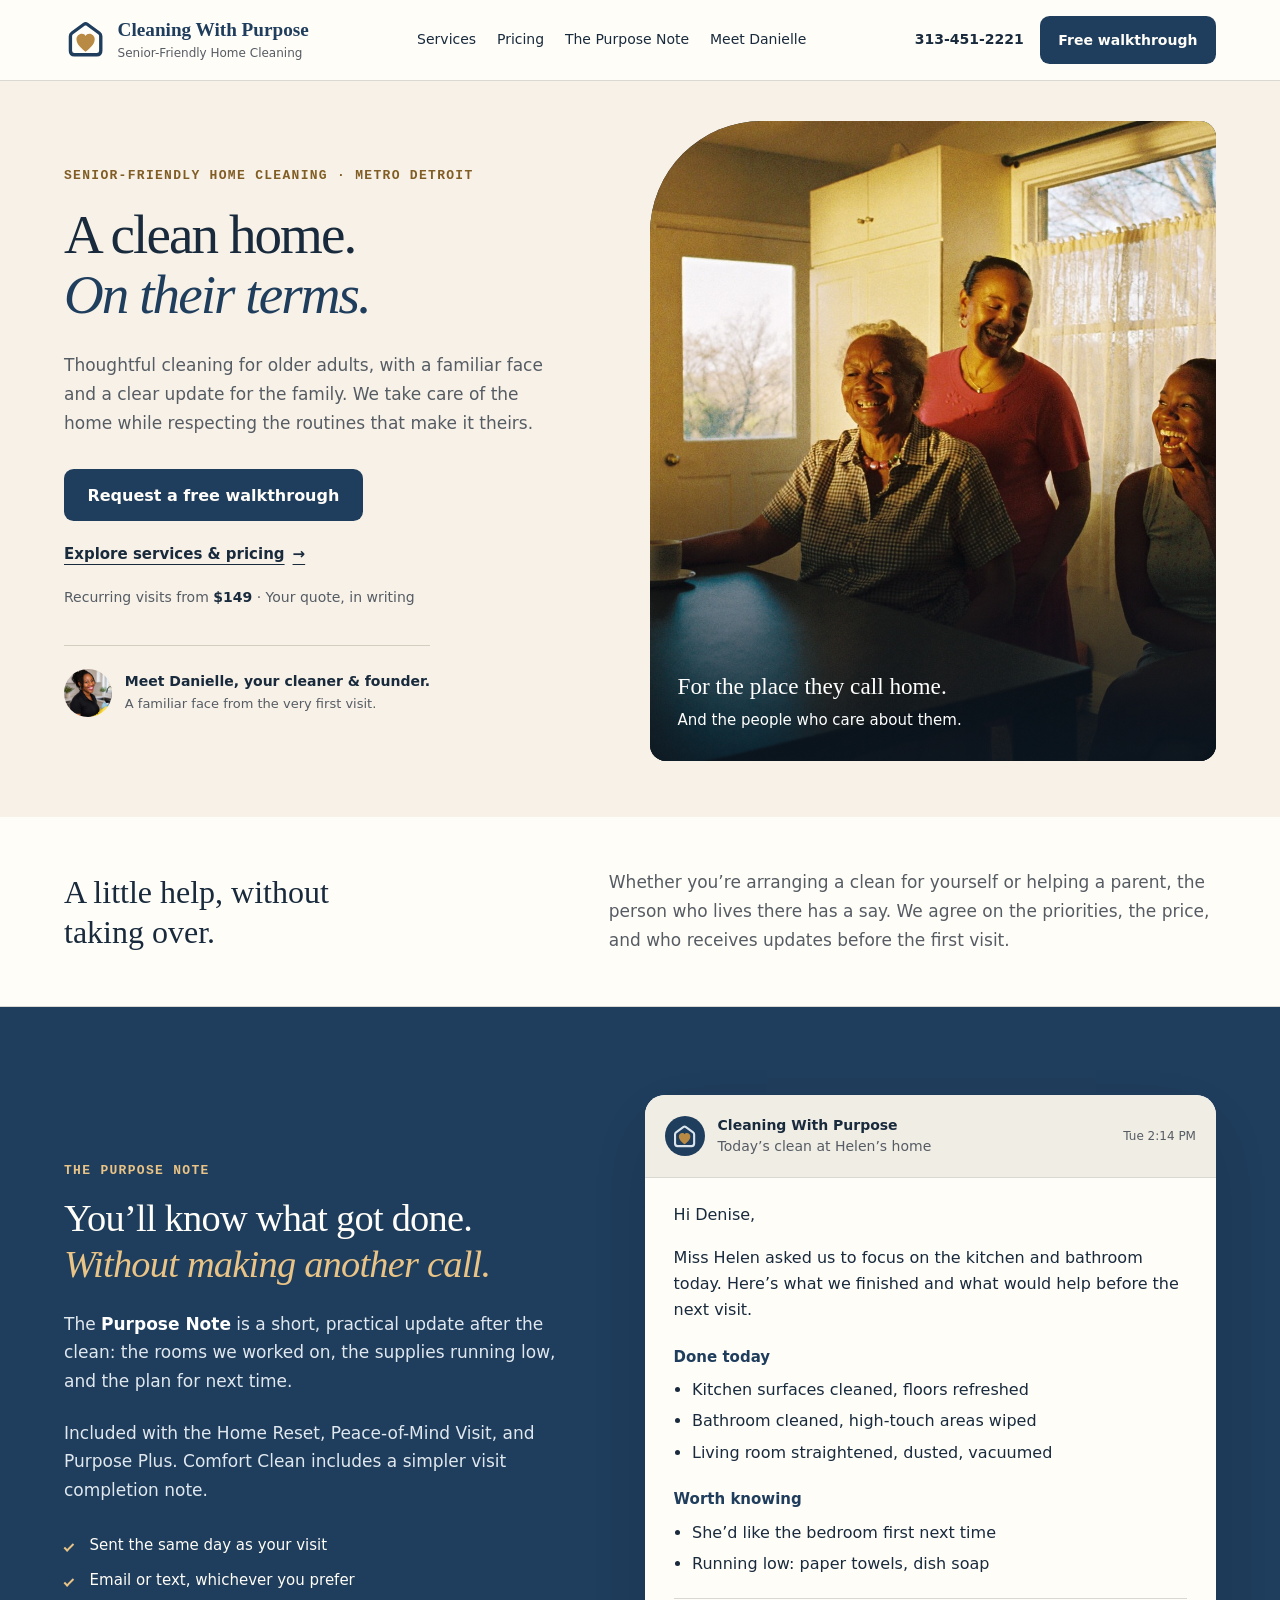
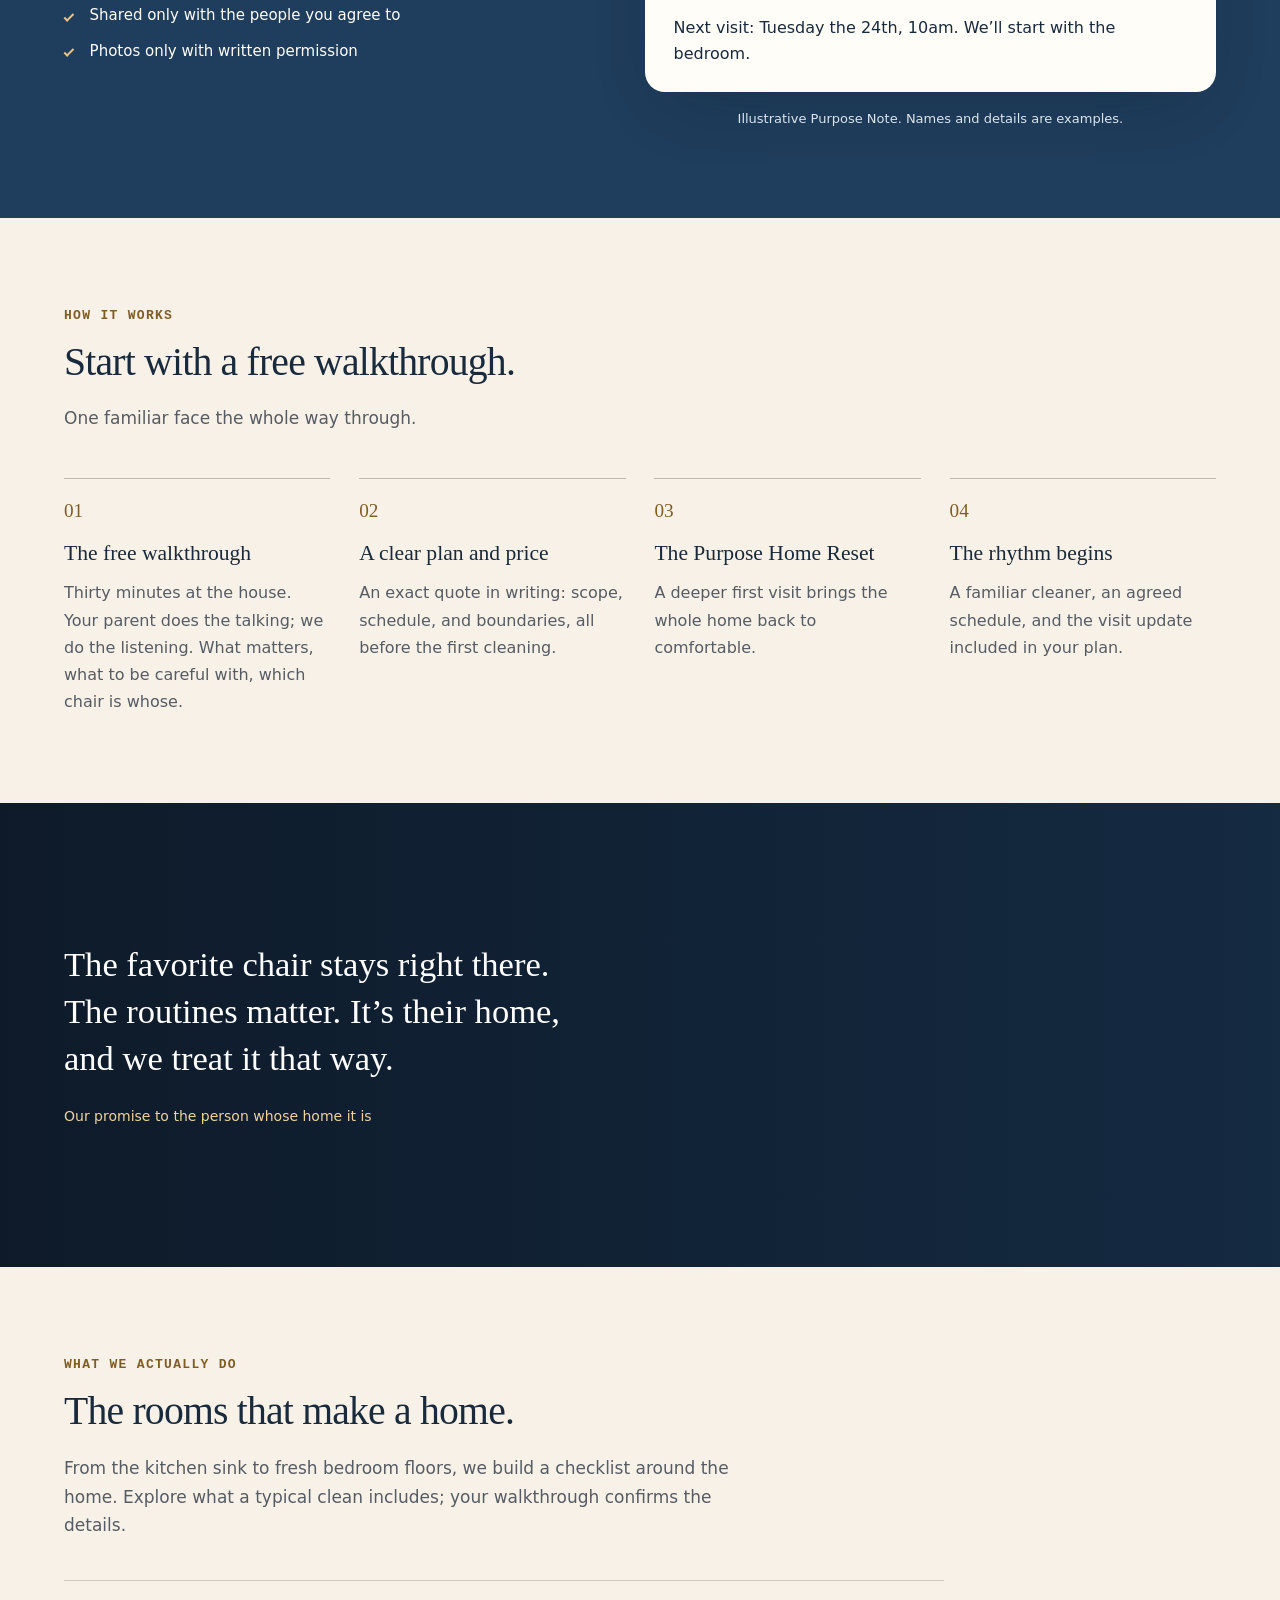
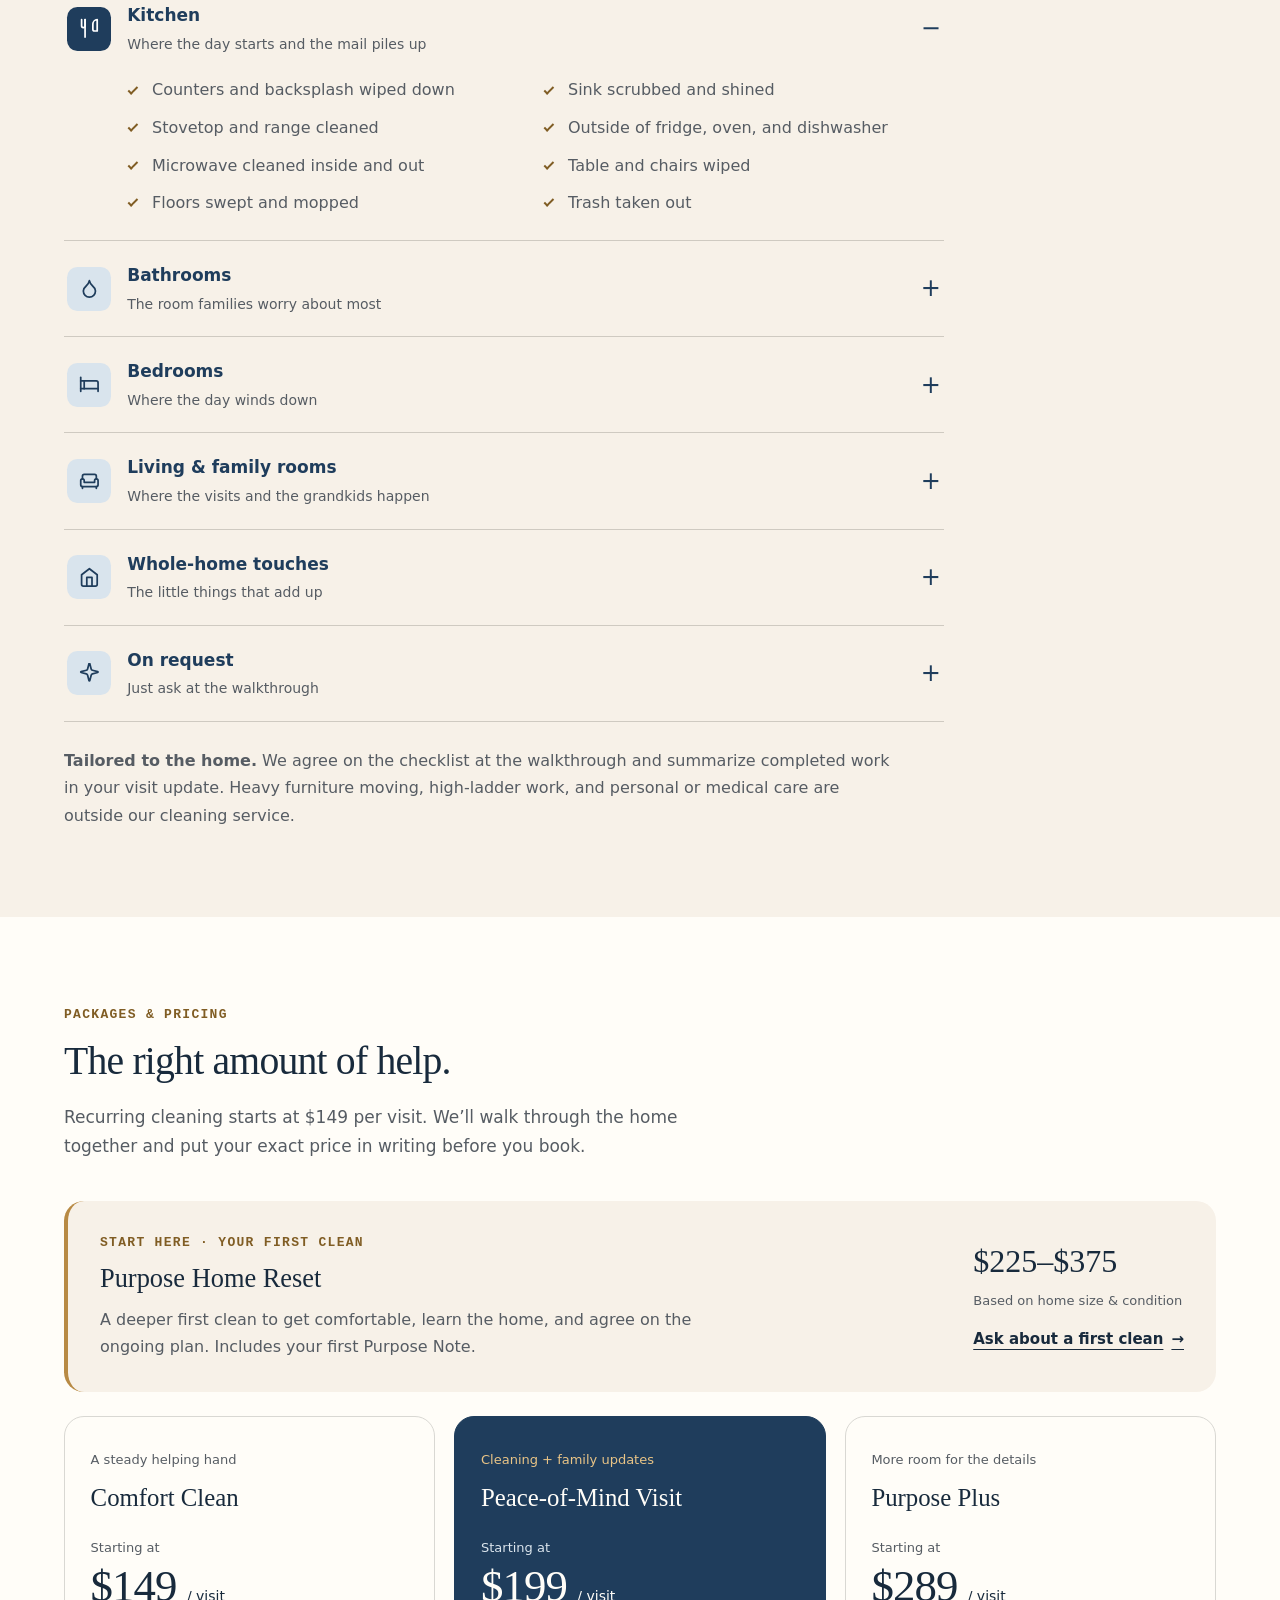
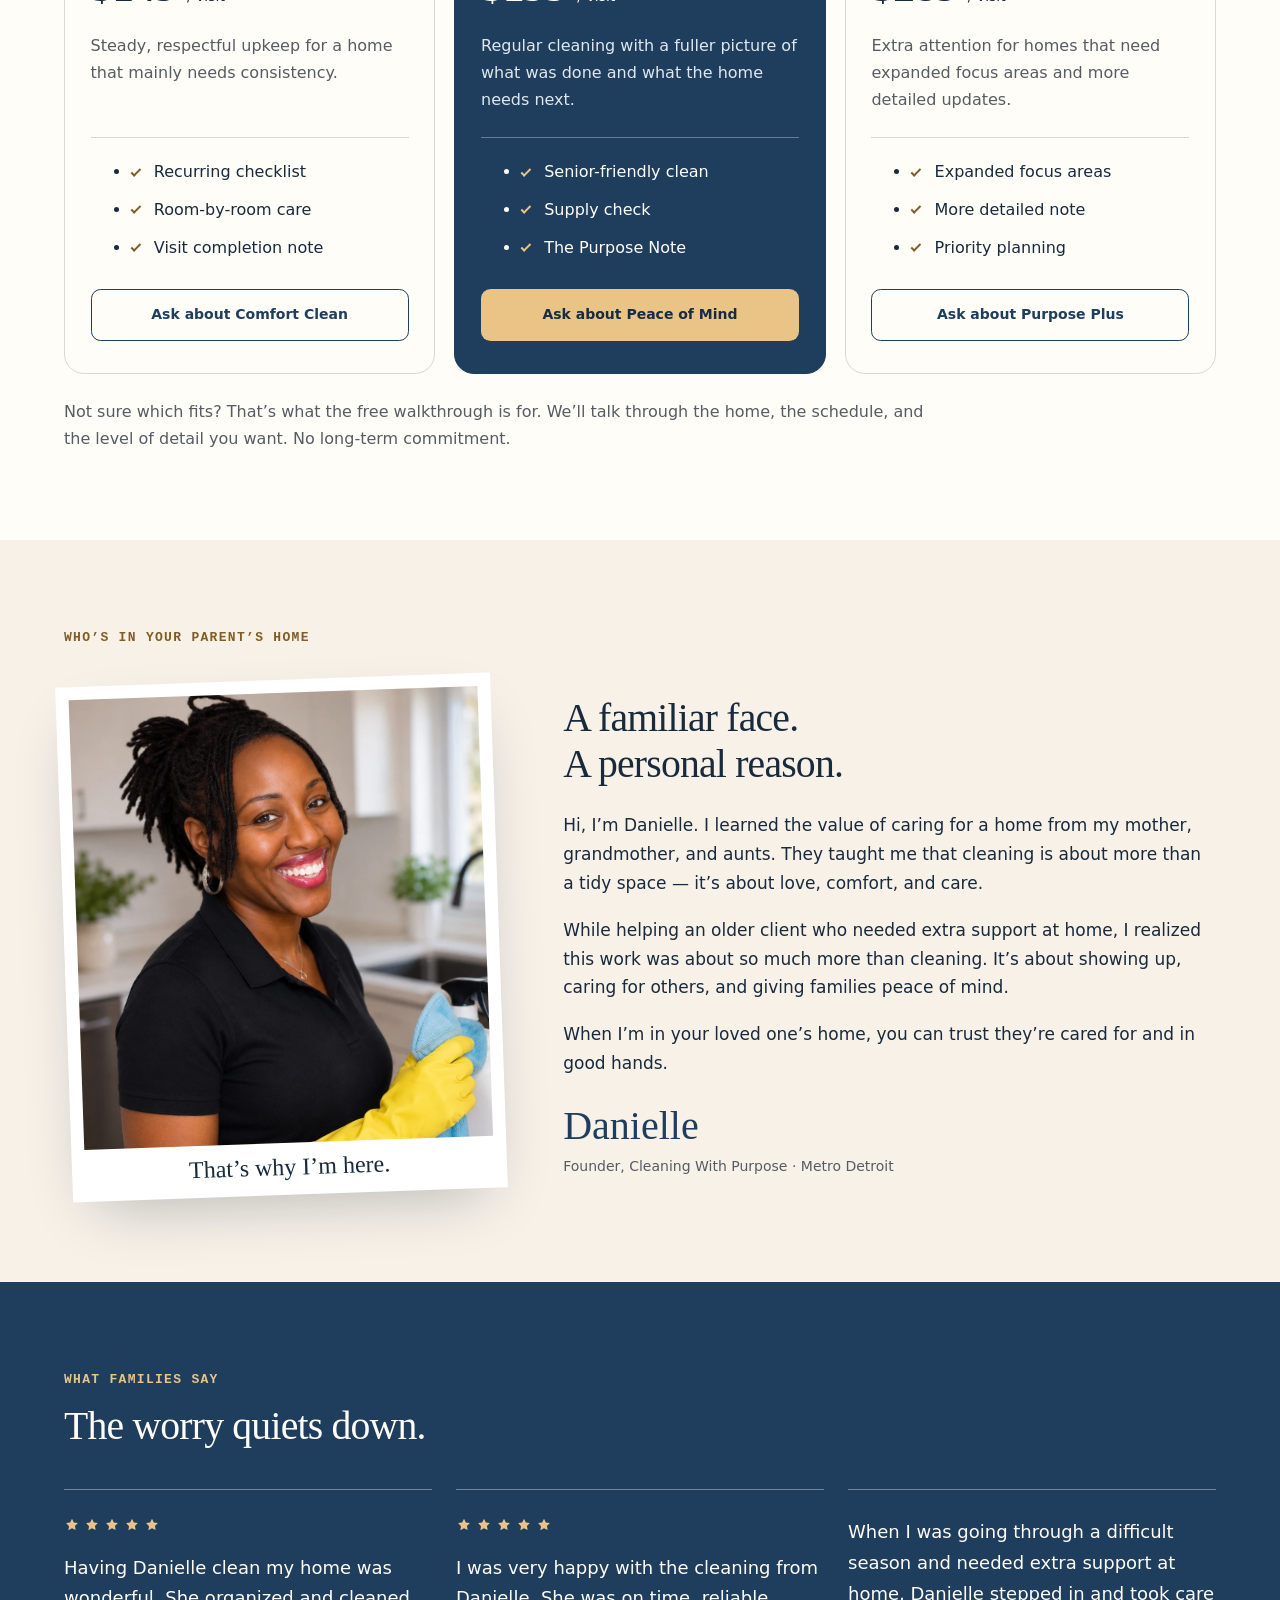
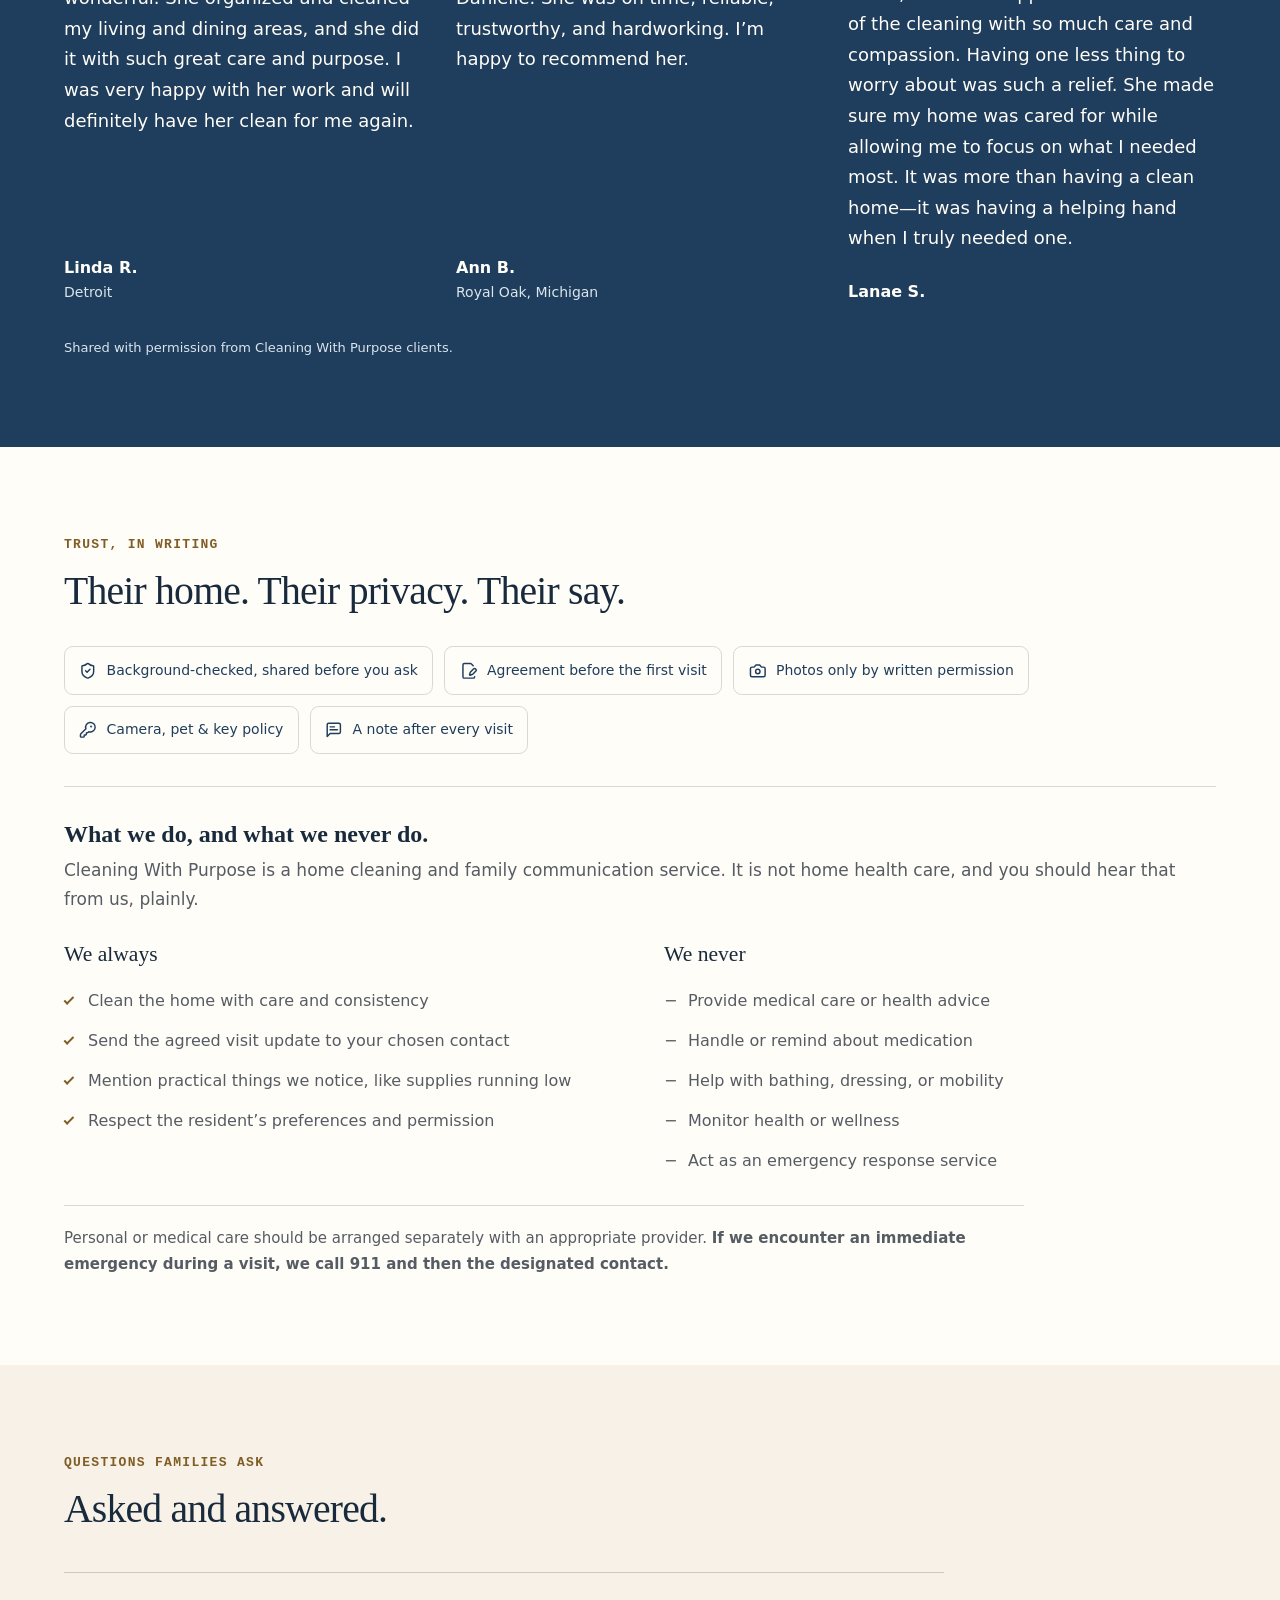
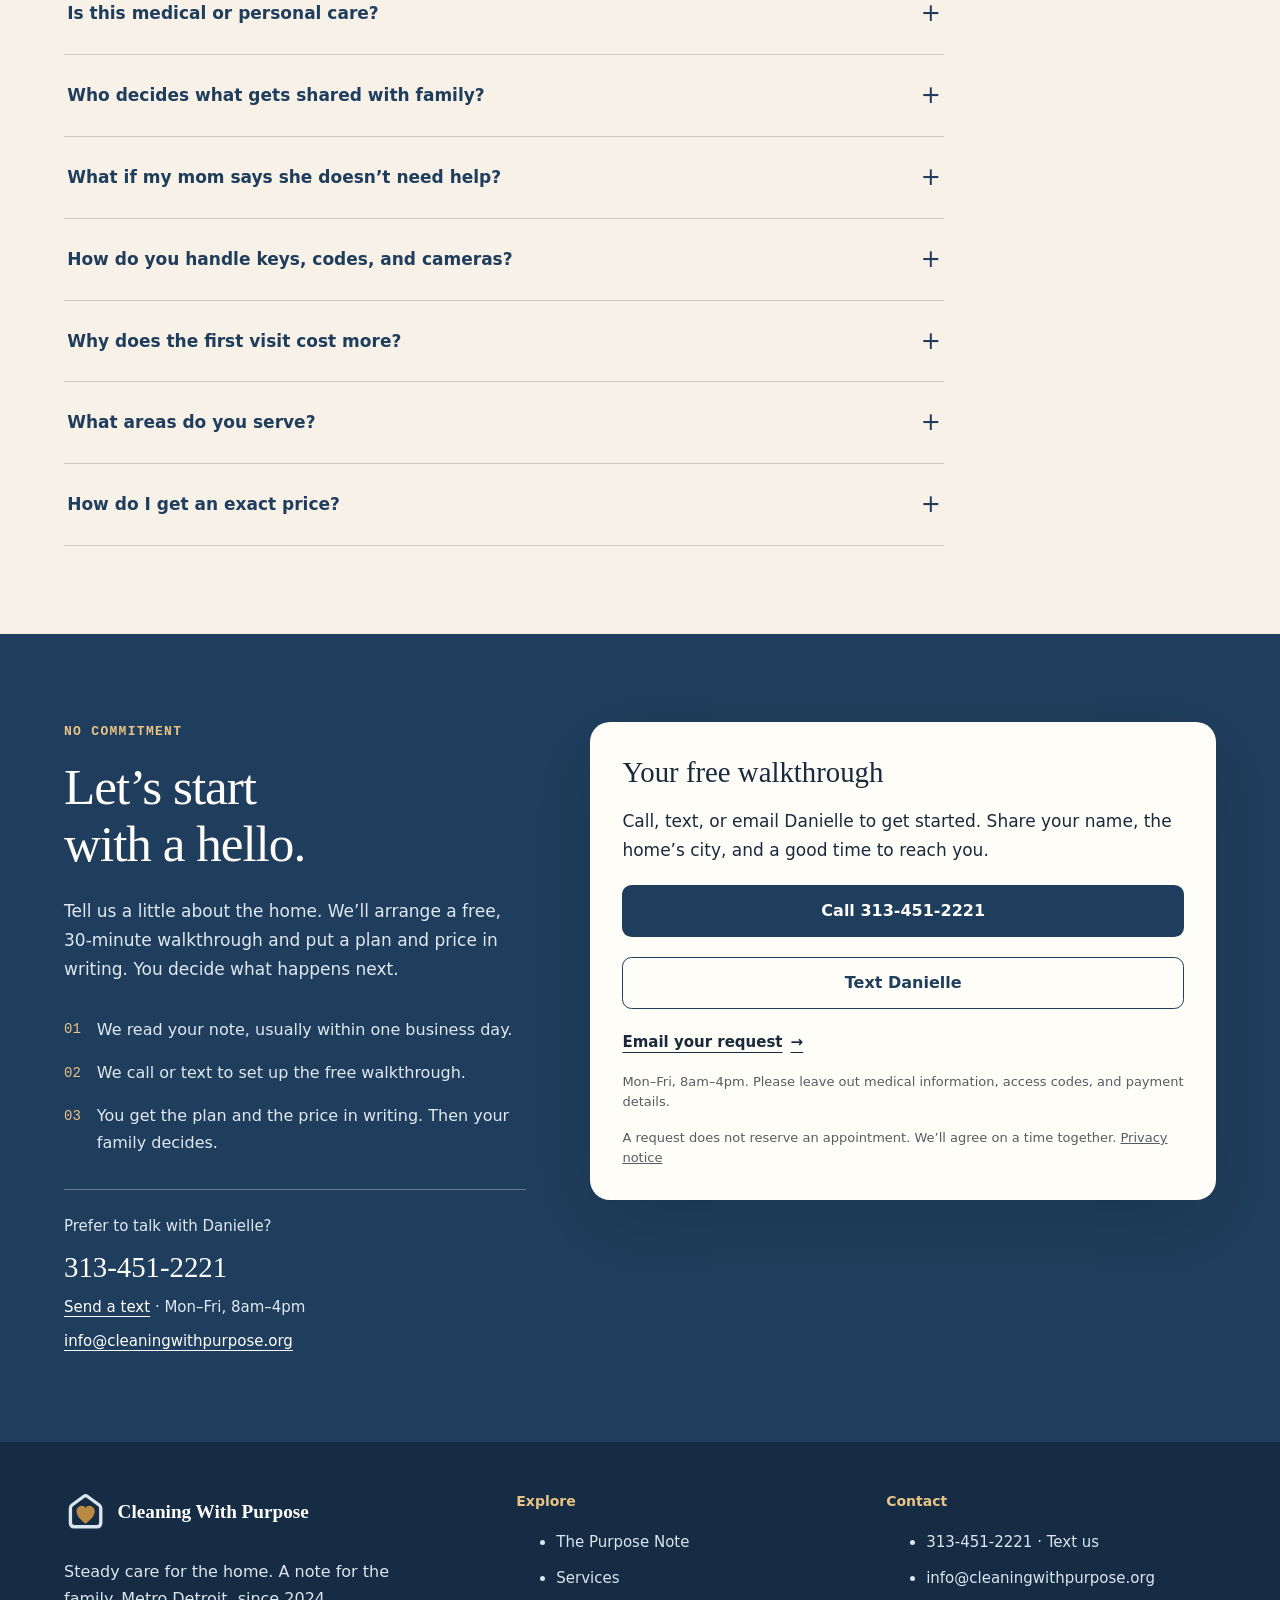
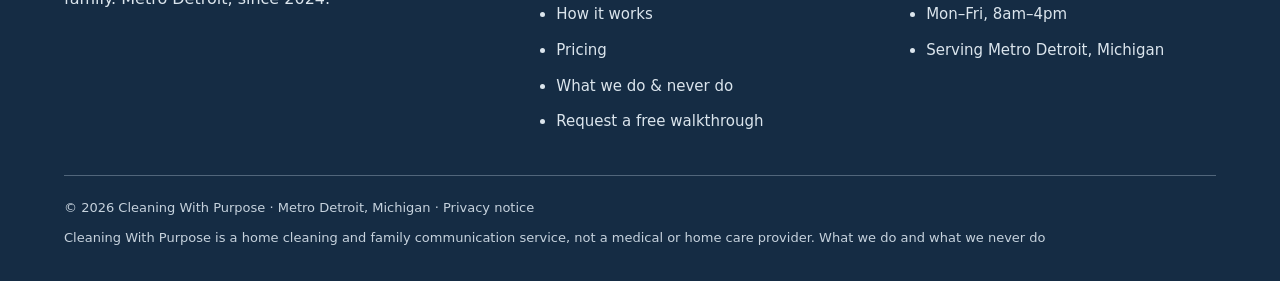
==== commit b52cef4f: "Add approved review and bio; harden site for launch Use Ann B., add the user-supplied Lanae S. revie" ====
--- a/index.html
+++ b/index.html
@@ -2,26 +2,28 @@
 <html lang="en">
 <head>
   <meta charset="UTF-8" />
+  <meta http-equiv="Content-Security-Policy" content="default-src 'none'; script-src 'self' 'sha256-6auOrTMNmFV54iELrc2yt2+H9HXM1BCBeFS8Hf5C/yo='; style-src 'self' https://fonts.googleapis.com; font-src 'self' https://fonts.gstatic.com; img-src 'self'; connect-src 'self'; form-action 'self'; base-uri 'none'; object-src 'none'; frame-src 'none'; upgrade-insecure-requests" />
+  <meta name="referrer" content="strict-origin-when-cross-origin" />
   <meta name="viewport" content="width=device-width, initial-scale=1.0" />
   <title>Senior Home Cleaning in Metro Detroit | Cleaning With Purpose</title>
   <meta name="description" content="Thoughtful home cleaning for older adults and their families across Metro Detroit. Recurring visits from $149, family updates, and a free walkthrough with a written quote." />
-  <link rel="canonical" href="https://cleaningwithpurpose.org/" />
+  <link rel="canonical" href="https://jbgainesiii-byte.github.io/cwpdetroit/" />
   <meta name="robots" content="index, follow, max-image-preview:large" />
 
   <!-- Open Graph -->
   <meta property="og:type" content="website" />
   <meta property="og:site_name" content="Cleaning With Purpose" />
   <meta property="og:locale" content="en_US" />
-  <meta property="og:url" content="https://cleaningwithpurpose.org/" />
+  <meta property="og:url" content="https://jbgainesiii-byte.github.io/cwpdetroit/" />
   <meta property="og:title" content="Senior Home Cleaning in Metro Detroit | Cleaning With Purpose" />
   <meta property="og:description" content="A clean home. On their terms. Senior-friendly cleaning across Metro Detroit, with a familiar face, family updates, and a free walkthrough." />
-  <meta property="og:image" content="https://cleaningwithpurpose.org/assets/img/hero-kitchen.jpg" />
+  <meta property="og:image" content="https://jbgainesiii-byte.github.io/cwpdetroit/assets/img/hero-kitchen.jpg" />
 
   <!-- Twitter -->
   <meta name="twitter:card" content="summary_large_image" />
   <meta name="twitter:title" content="Senior Home Cleaning in Metro Detroit | Cleaning With Purpose" />
   <meta name="twitter:description" content="A clean home. On their terms. Senior-friendly cleaning across Metro Detroit, with a familiar face, family updates, and a free walkthrough." />
-  <meta name="twitter:image" content="https://cleaningwithpurpose.org/assets/img/hero-kitchen.jpg" />
+  <meta name="twitter:image" content="https://jbgainesiii-byte.github.io/cwpdetroit/assets/img/hero-kitchen.jpg" />
 
   <meta name="theme-color" content="#1f3d5c" />
 
@@ -30,7 +32,7 @@
   <link rel="preconnect" href="https://fonts.gstatic.com" crossorigin />
   <link rel="preload" as="image" href="assets/img/hero-kitchen.jpg?v=3" fetchpriority="high" />
   <link href="https://fonts.googleapis.com/css2?family=Fraunces:ital,opsz,wght@0,9..144,500;0,9..144,600;0,9..144,700;1,9..144,500;1,9..144,600&family=IBM+Plex+Mono:wght@500;600&family=Inter:wght@400;500;600;700;800&family=Caveat:wght@500;600&display=swap" rel="stylesheet" />
-  <link rel="stylesheet" href="css/styles.css?v=17" />
+  <link rel="stylesheet" href="css/styles.css?v=18" />
 
   <!-- Structured data: LocalBusiness + Service + FAQ. Contact details match the visible site. -->
   <script type="application/ld+json">
@@ -39,14 +41,14 @@
   "@graph": [
     {
       "@type": "LocalBusiness",
-      "@id": "https://cleaningwithpurpose.org/#business",
+      "@id": "https://jbgainesiii-byte.github.io/cwpdetroit/#business",
       "name": "Cleaning With Purpose",
       "description": "Senior-friendly home cleaning across Metro Detroit, with agreed visit updates for the household or family.",
-      "url": "https://cleaningwithpurpose.org/",
+      "url": "https://jbgainesiii-byte.github.io/cwpdetroit/",
       "telephone": "+1-313-451-2221",
       "email": "info@cleaningwithpurpose.org",
-      "image": "https://cleaningwithpurpose.org/assets/img/hero-kitchen.jpg",
-      "logo": "https://cleaningwithpurpose.org/assets/logo-mark.svg",
+      "image": "https://jbgainesiii-byte.github.io/cwpdetroit/assets/img/hero-kitchen.jpg",
+      "logo": "https://jbgainesiii-byte.github.io/cwpdetroit/assets/logo-mark.svg",
       "priceRange": "$$",
       "foundingDate": "2024",
       "address": {
@@ -110,11 +112,11 @@
     },
     {
       "@type": "Service",
-      "@id": "https://cleaningwithpurpose.org/#service",
+      "@id": "https://jbgainesiii-byte.github.io/cwpdetroit/#service",
       "serviceType": "Senior home cleaning",
       "name": "Senior-Friendly Home Cleaning",
       "provider": {
-        "@id": "https://cleaningwithpurpose.org/#business"
+        "@id": "https://jbgainesiii-byte.github.io/cwpdetroit/#business"
       },
       "areaServed": {
         "@type": "Place",
@@ -169,7 +171,7 @@
     },
     {
       "@type": "FAQPage",
-      "@id": "https://cleaningwithpurpose.org/#faq",
+      "@id": "https://jbgainesiii-byte.github.io/cwpdetroit/#faq",
       "mainEntity": [
         {
           "@type": "Question",
@@ -542,9 +544,10 @@
           </div>
           <div class="letter">
             <h2 class="section-title">A familiar face.<br />A personal reason.</h2>
-            <p>Hi, I&rsquo;m Danielle. I&rsquo;ve always known how to clean. My mother, grandmother, and aunts taught me to take pride in a home.</p>
-            <p>Then I met Miss Bennett. I came to clean one day and found her resting in bed, not feeling well, her back hurting. As I cleaned and washed her clothes, it hit me how many older folks are getting by behind closed doors without the help they need.</p>
-            <p>That&rsquo;s when I knew this work is about more than cleaning. It&rsquo;s about showing up, and giving families the reassurance that someone cares. I&rsquo;ll take pride in your loved one&rsquo;s home, listen to what matters to them, and keep you informed about the work we&rsquo;ve agreed to.</p>
+            <p>Hi, I’m Danielle. I learned the value of caring for a home from my mother, grandmother, and aunts. They taught me that cleaning is about more than a tidy space — it’s about love, comfort, and care.</p>
+            <p>While helping an older client who needed extra support at home, I realized this work was about so much more than cleaning. It’s about showing up, caring for others, and giving families peace of mind.</p>
+            <p>When I’m in your loved one’s home, you can trust they’re cared for and in good hands.</p>
+
             <p class="sig">Danielle</p>
             <p class="sig-note">Founder, Cleaning With Purpose &middot; Metro Detroit</p>
           </div>
@@ -552,7 +555,7 @@
       </div>
     </section>
 
-    <!-- ============ TESTIMONIALS (real, permission-given reviews) ============
+    <!-- ============ TESTIMONIALS (client-supplied reviews) ============
          Visible star graphics only. Do NOT add Review/AggregateRating JSON-LD for the
          company's own reviews — Google treats self-hosted review markup as self-serving.
          SERP stars come from Google Business Profile reviews instead. -->
@@ -581,7 +584,11 @@
               <svg viewBox="0 0 24 24" fill="currentColor" aria-hidden="true"><path d="M12 2.6l2.74 5.56 6.13.89-4.44 4.32 1.05 6.11L12 16.98l-5.49 2.9 1.05-6.11L3.13 9.05l6.13-.89L12 2.6z"/></svg>
             </div>
             <blockquote>I was very happy with the cleaning from Danielle. She was on time, reliable, trustworthy, and hardworking. I&rsquo;m happy to recommend her.</blockquote>
-            <p class="who"><b>Ann Barbour</b><span>Royal Oak, Michigan</span></p>
+            <p class="who"><b>Ann B.</b><span>Royal Oak, Michigan</span></p>
+          </article>
+          <article class="tcard">
+            <blockquote>When I was going through a difficult season and needed extra support at home, Danielle stepped in and took care of the cleaning with so much care and compassion. Having one less thing to worry about was such a relief. She made sure my home was cared for while allowing me to focus on what I needed most. It was more than having a clean home—it was having a helping hand when I truly needed one.</blockquote>
+            <p class="who"><b>Lanae S.</b></p>
           </article>
         </div>
         <p class="testimonials-note">Shared with permission from Cleaning With Purpose clients.</p>
@@ -601,8 +608,8 @@
           <li class="trust-chip"><svg viewBox="0 0 24 24" fill="none" stroke="currentColor" stroke-width="2" stroke-linecap="round" stroke-linejoin="round" aria-hidden="true"><path d="M21 15a2 2 0 0 1-2 2H7l-4 4V5a2 2 0 0 1 2-2h14a2 2 0 0 1 2 2z"/><path d="M13 8H7"/><path d="M17 12H7"/></svg>A note after every visit</li>
         </ul>
         <div class="bound-card">
-          <h3 style="font-family:var(--font-display); font-size:1.5rem; font-weight:600; color:var(--navy); margin-bottom:0.4rem;">What we do, and what we never do.</h3>
-          <p style="color:var(--slate); margin-bottom:1.6rem;">Cleaning With Purpose is a home cleaning and family communication service. It is not home health care, and you should hear that from us, plainly.</p>
+          <h3 class="scope-title">What we do, and what we never do.</h3>
+          <p class="scope-intro">Cleaning With Purpose is a home cleaning and family communication service. It is not home health care, and you should hear that from us, plainly.</p>
           <div class="bound-cols">
             <div>
               <h3>We always</h3>
@@ -691,7 +698,18 @@
           <div class="request__contact"><p>Prefer to talk with Danielle?</p><a class="request__phone" href="tel:+13134512221">313-451-2221</a><p><a href="sms:+13134512221">Send a text</a> &middot; Mon&ndash;Fri, 8am&ndash;4pm</p><p><a href="mailto:info@cleaningwithpurpose.org">info@cleaningwithpurpose.org</a></p></div>
         </div>
 
-        <form class="form-card" id="walkthrough-form" name="home-reset-request" method="POST" action="/thanks.html" data-netlify="true" netlify-honeypot="bot-field" enctype="multipart/form-data" aria-labelledby="form-title">
+        <div class="form-card contact-options" id="contact-options">
+          <h3 class="form-title">Your free walkthrough</h3>
+          <p>Call, text, or email Danielle to get started. Share your name, the home&rsquo;s city, and a good time to reach you.</p>
+          <a class="btn btn--primary" href="tel:+13134512221">Call 313-451-2221</a>
+          <a class="btn btn--outline" href="sms:+13134512221">Text Danielle</a>
+          <a class="text-link" href="mailto:info@cleaningwithpurpose.org?subject=Free%20walkthrough%20request">Email your request <span aria-hidden="true">&rarr;</span></a>
+          <p class="hint">Mon&ndash;Fri, 8am&ndash;4pm. Please leave out medical information, access codes, and payment details.</p>
+          <p class="hint">A request does not reserve an appointment. We&rsquo;ll agree on a time together. <a href="privacy.html">Privacy notice</a></p>
+        </div>
+
+        <form hidden class="form-card" id="walkthrough-form" name="home-reset-request" method="POST" action="thanks.html" data-netlify="true" netlify-honeypot="bot-field" enctype="multipart/form-data" aria-labelledby="form-title">
+          <fieldset class="request-fields" id="request-fields" disabled>
           <input type="hidden" name="form-name" value="home-reset-request" />
           <p hidden aria-hidden="true"><label>Leave this field empty: <input name="bot-field" tabindex="-1" autocomplete="off" /></label></p>
           <h3 class="form-title" id="form-title">Your free walkthrough</h3>
@@ -748,11 +766,11 @@
                 <summary>Add photos <span class="optional">(optional)</span></summary>
                 <p class="hint" id="photo-hint">Up to 3 photos, 2 MB each. Please share only photos you have permission to send, without people or personal documents.</p>
                 <label for="f-photos">Photo 1</label>
-                <input id="f-photos" name="photos" type="file" accept="image/*" aria-describedby="photo-hint photo-error" />
+                <input id="f-photos" name="photos" type="file" accept=".jpg,.jpeg,.png,.webp,.heic,.heif,.avif" aria-describedby="photo-hint photo-error" />
                 <label for="f-photos-2">Photo 2</label>
-                <input id="f-photos-2" name="photos_2" type="file" accept="image/*" aria-describedby="photo-hint photo-error" />
+                <input id="f-photos-2" name="photos_2" type="file" accept=".jpg,.jpeg,.png,.webp,.heic,.heif,.avif" aria-describedby="photo-hint photo-error" />
                 <label for="f-photos-3">Photo 3</label>
-                <input id="f-photos-3" name="photos_3" type="file" accept="image/*" aria-describedby="photo-hint photo-error" />
+                <input id="f-photos-3" name="photos_3" type="file" accept=".jpg,.jpeg,.png,.webp,.heic,.heif,.avif" aria-describedby="photo-hint photo-error" />
                 <p class="form-error" id="photo-error" role="alert" hidden></p>
               </details>
             </div>
@@ -760,7 +778,8 @@
           <p class="form-error" id="form-error" role="alert" hidden></p>
           <p id="form-status" class="form-status" role="status" aria-live="polite"></p>
           <button class="btn btn--brass" type="submit">Request my free walkthrough</button>
-          <p class="form-finePrint">We&rsquo;ll use these details to respond to your request and arrange the walkthrough. No marketing messages or obligation to book.</p>
+          <p class="form-finePrint">We&rsquo;ll use these details to respond to your request and arrange the walkthrough. No marketing messages or obligation to book. <a href="privacy.html">Privacy notice</a></p>
+          </fieldset>
         </form>
       </div>
     </section>
@@ -801,7 +820,7 @@
         </div>
       </div>
       <div class="site-footer__legal">
-        <p>&copy; 2026 Cleaning With Purpose &middot; Metro Detroit, Michigan</p>
+        <p>&copy; 2026 Cleaning With Purpose &middot; Metro Detroit, Michigan &middot; <a href="privacy.html">Privacy notice</a></p>
         <p>Cleaning With Purpose is a home cleaning and family communication service, not a medical or home care provider. <a href="#trust">What we do and what we never do</a></p>
       </div>
     </div>
@@ -812,6 +831,6 @@
     <a class="btn btn--brass" href="#request">Free walkthrough</a>
   </div>
 
-  <script src="js/main.js?v=17" defer></script>
+  <script src="js/main.js?v=18" defer></script>
 </body>
 </html>
--- a/css/styles.css
+++ b/css/styles.css
@@ -195,9 +195,9 @@
 .letter p + p { margin-top: 1.1rem; }
 .letter .sig { font: 500 2.5rem/1.2 var(--font-hand); color: var(--forest); margin-top: 1.5rem; }
 .letter .sig-note { margin-top: .3rem; color: var(--slate); font-size: .875rem; }
-.tcards { display: grid; grid-template-columns: 1fr 1fr; gap: 1.5rem; margin-top: 2.5rem; }
+.tcards { display: grid; grid-template-columns: repeat(3,minmax(0,1fr)); gap: 1.5rem; margin-top: 2.5rem; }
 .tcard { display: flex; flex-direction: column; border-top: 1px solid #728699; padding: 1.7rem 0 0; }
-.tcard + .tcard { padding-left: 2rem; }
+.tcard + .tcard { padding-left: 0; }
 .stars { display: flex; gap: .25rem; color: var(--brass-light); margin-bottom: 1.2rem; }
 .stars svg { width: 1rem; height: 1rem; }
 .tcard blockquote { font: 400 1.125rem/1.7 var(--font-body); margin: 0; flex: 1; }
@@ -284,6 +284,7 @@
   .letter-grid { gap: 2.5rem; }
 }
 @media (max-width:800px) {
+  .tcards { grid-template-columns: 1fr; }
   .hero__layout, .bridge .container, .note-grid, .letter-grid, .request__grid { grid-template-columns: 1fr; }
   .hero { padding-block: 1.5rem 2.5rem; }
   .hero__inner { padding-block: 1rem 0; }
@@ -348,3 +349,16 @@
   html { scroll-behavior: auto; }
   *, *::before, *::after { transition: none !important; }
 }
+
+/* Launch contact fallback and supporting pages. */
+.scope-title { font: 600 1.5rem/1.3 var(--font-display); color: var(--navy); margin-bottom: .4rem; }
+.scope-intro { color: var(--slate); margin-bottom: 1.6rem; }
+.request-fields { border: 0; padding: 0; margin: 0; min-width: 0; }
+.contact-options > p { margin-top: 1rem; }
+.contact-options > .text-link { margin-top: 1.3rem; }
+.policy-main { padding-block: 3rem 5rem; }
+.policy-copy { max-width: 48rem; }
+.policy-copy h1 { font: 500 clamp(2rem,4vw,3.3rem)/1.2 var(--font-display); margin-top: 2rem; }
+.policy-copy h2 { font: 500 1.5rem/1.3 var(--font-display); margin-top: 2rem; }
+.policy-copy p { margin-top: 1rem; }
+.policy-copy a { overflow-wrap: anywhere; text-underline-offset: 3px; }
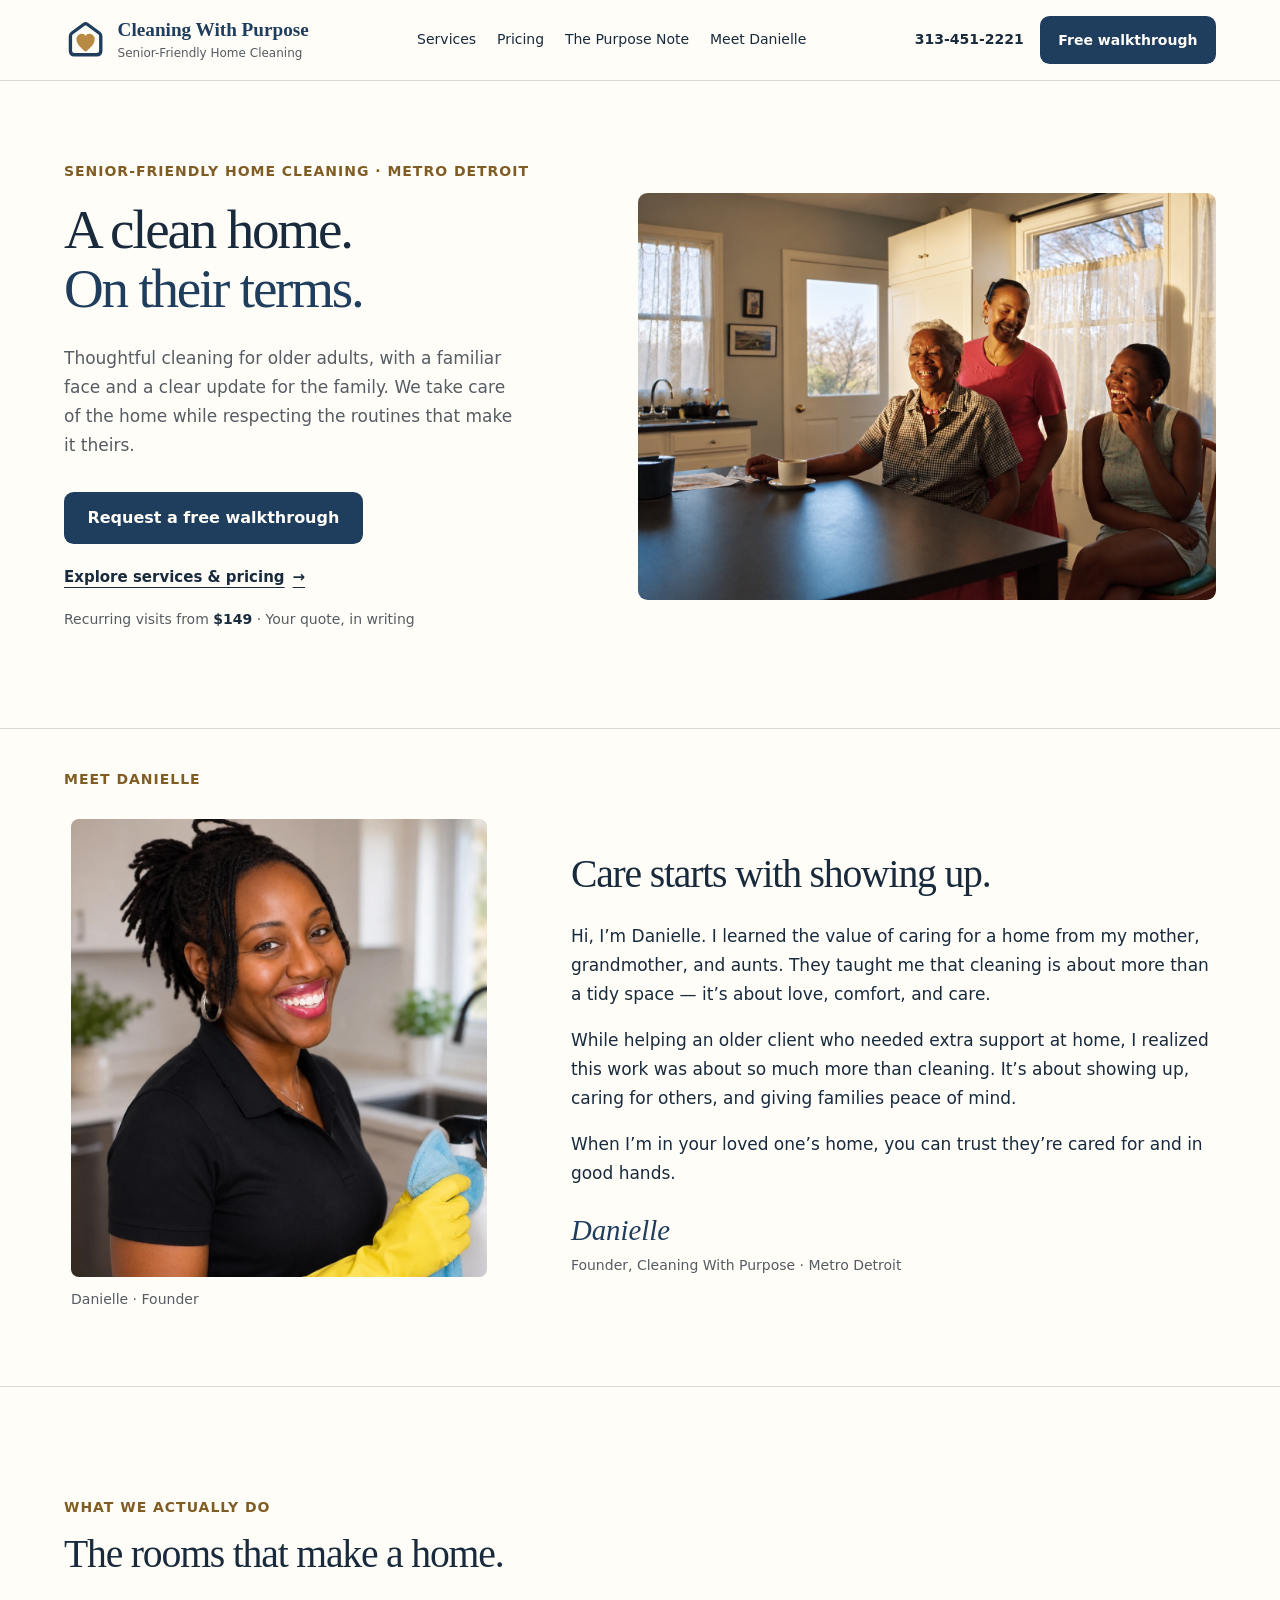
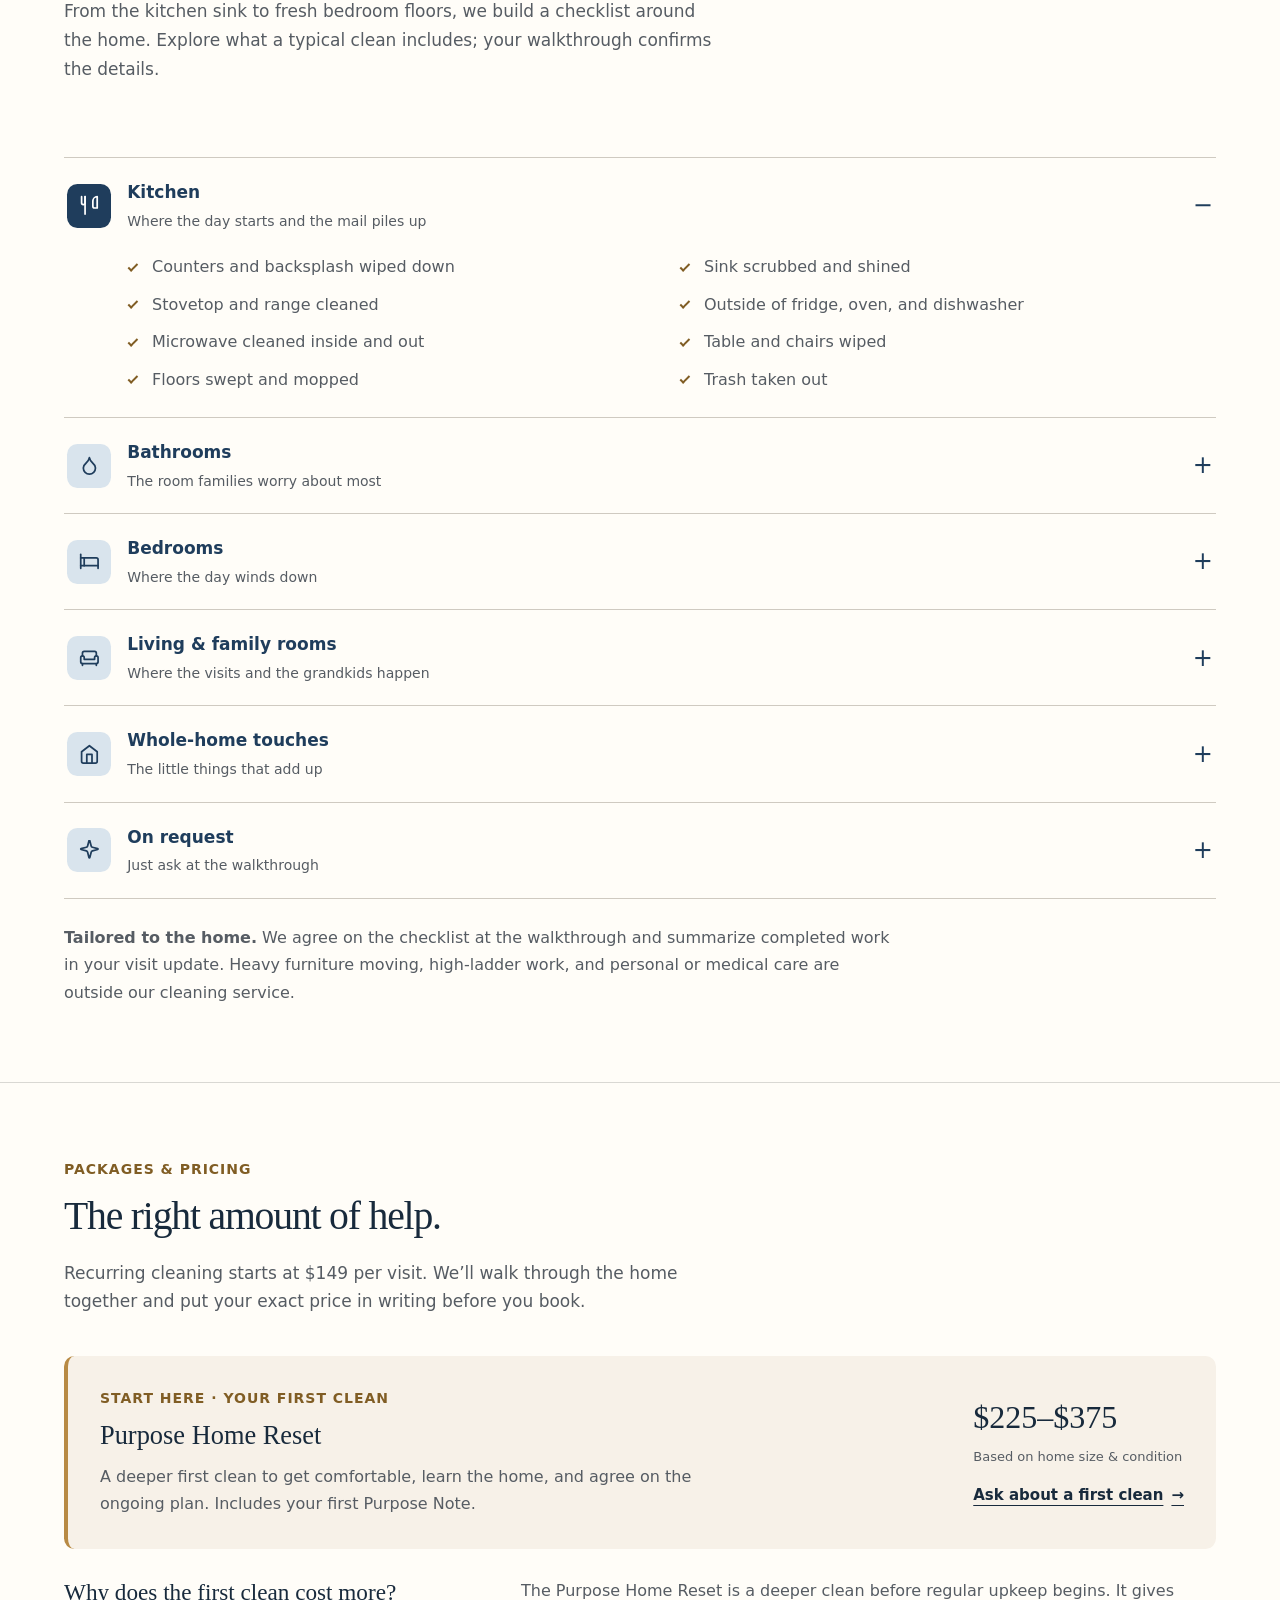
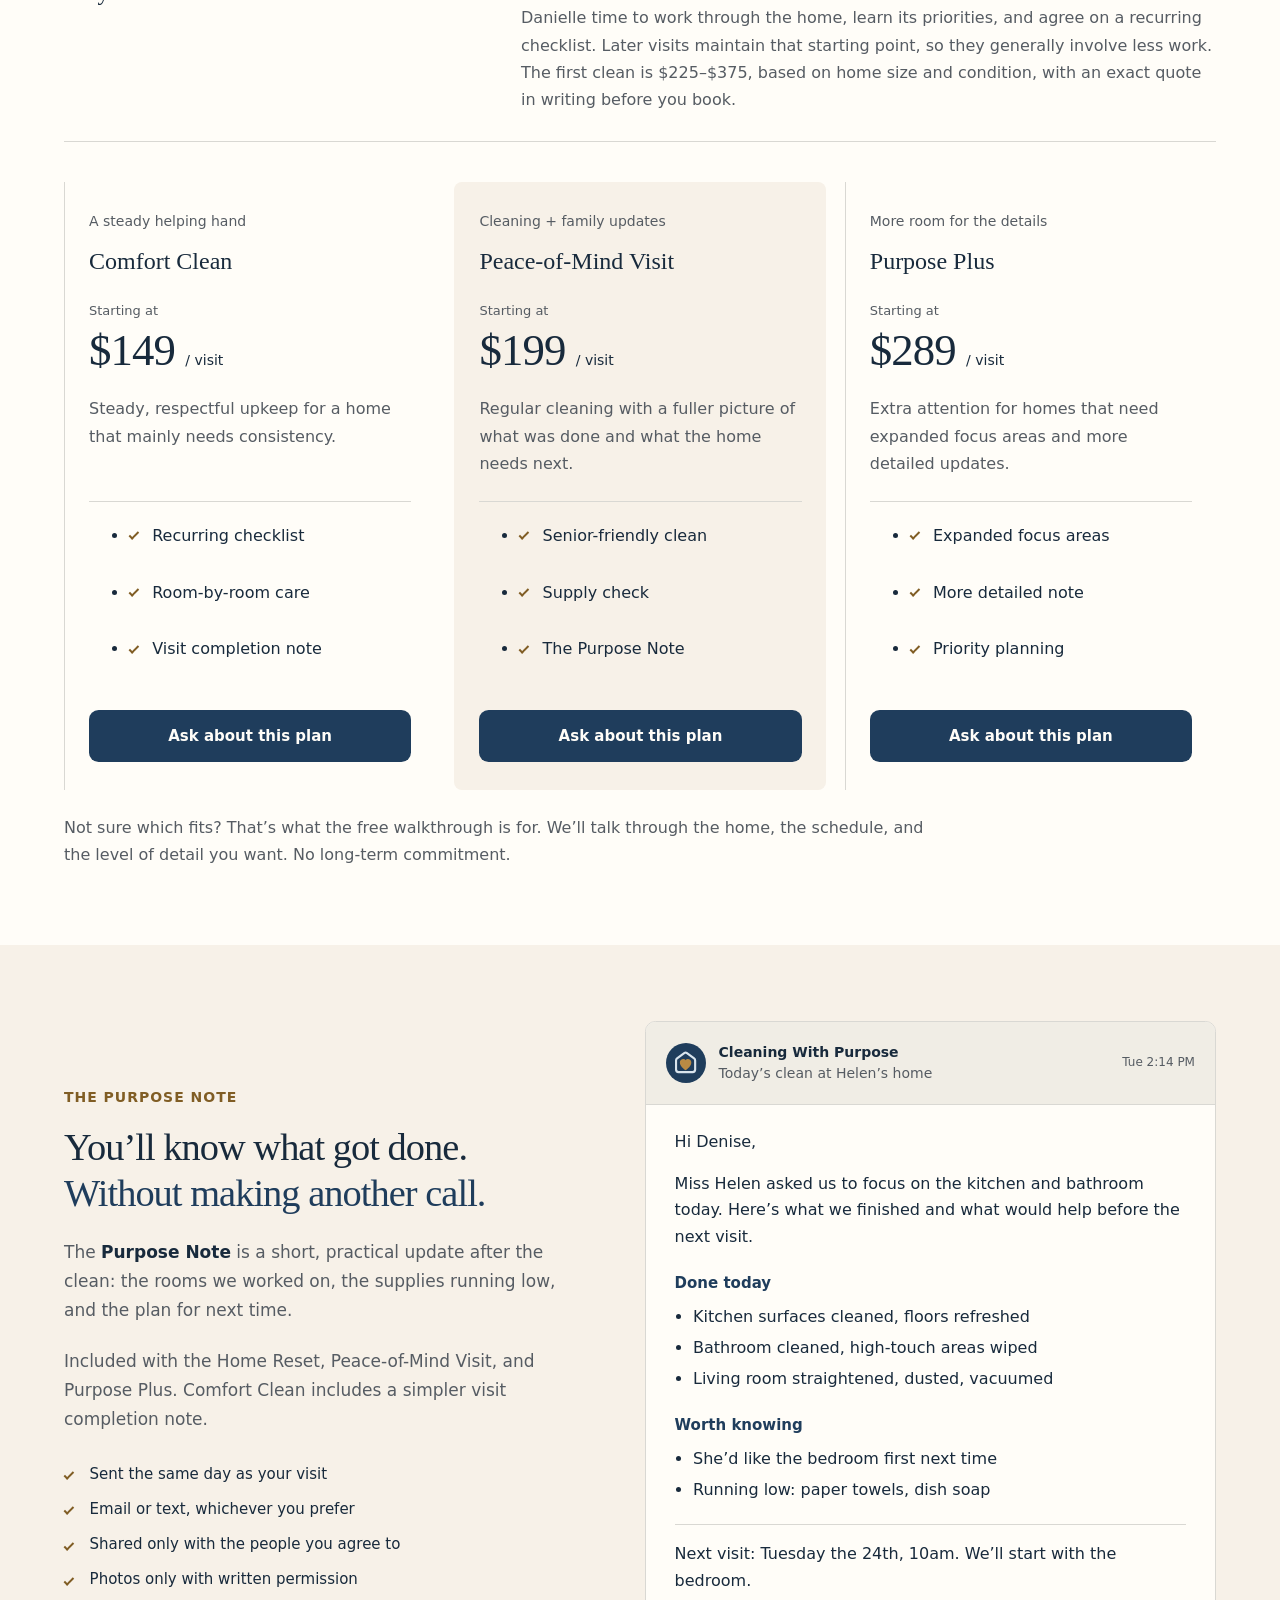
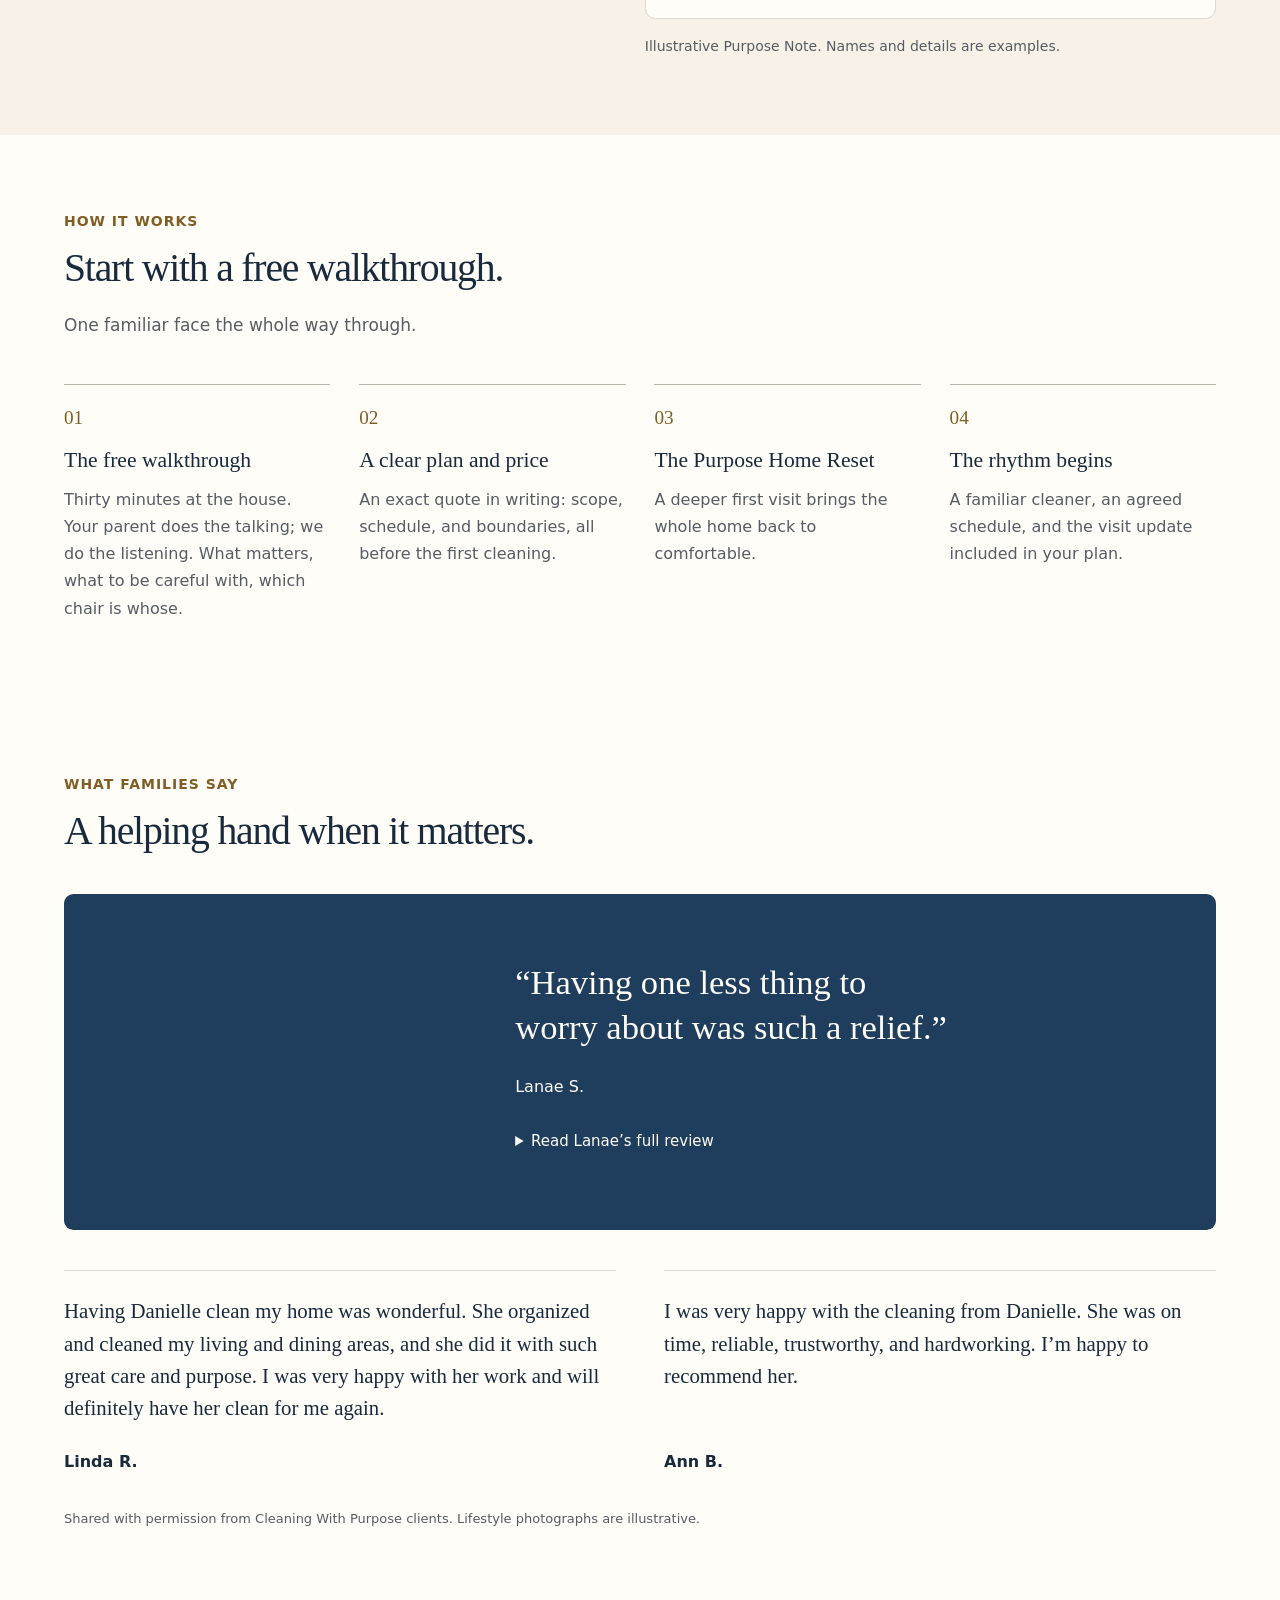
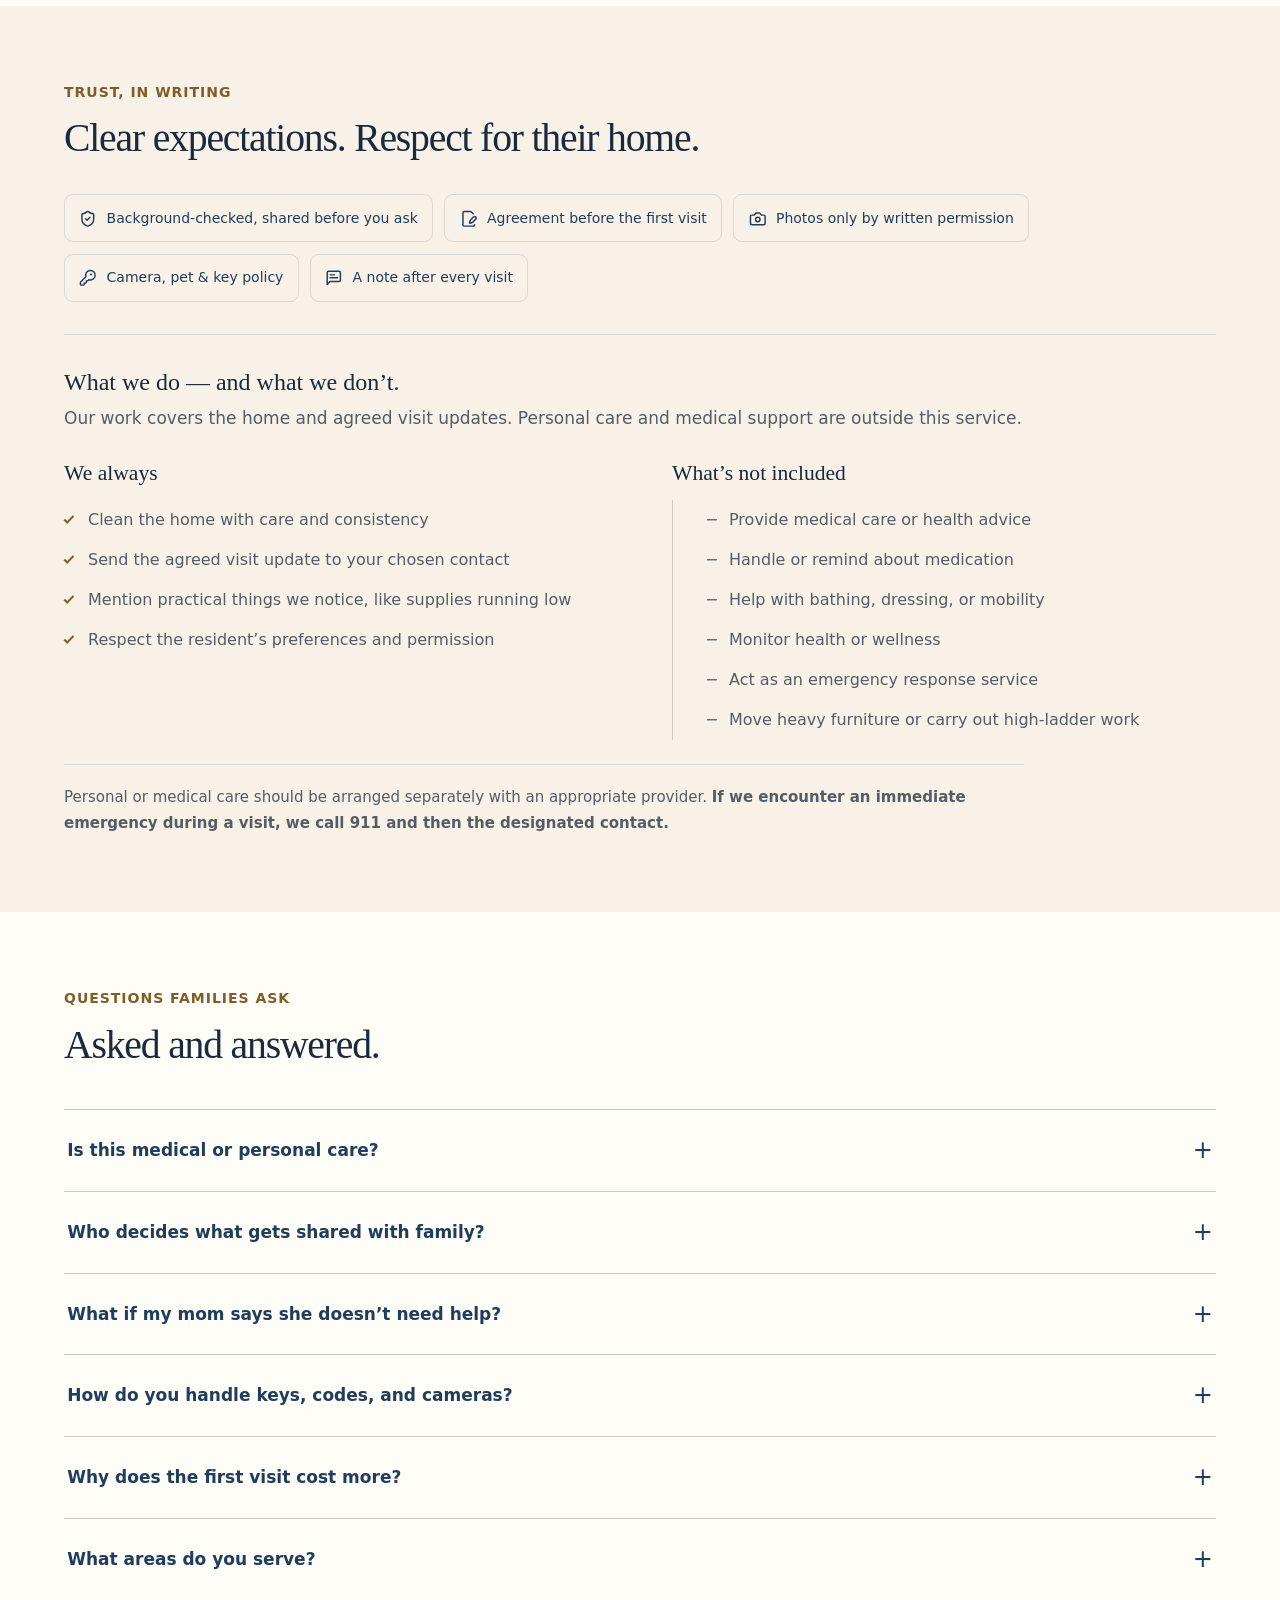
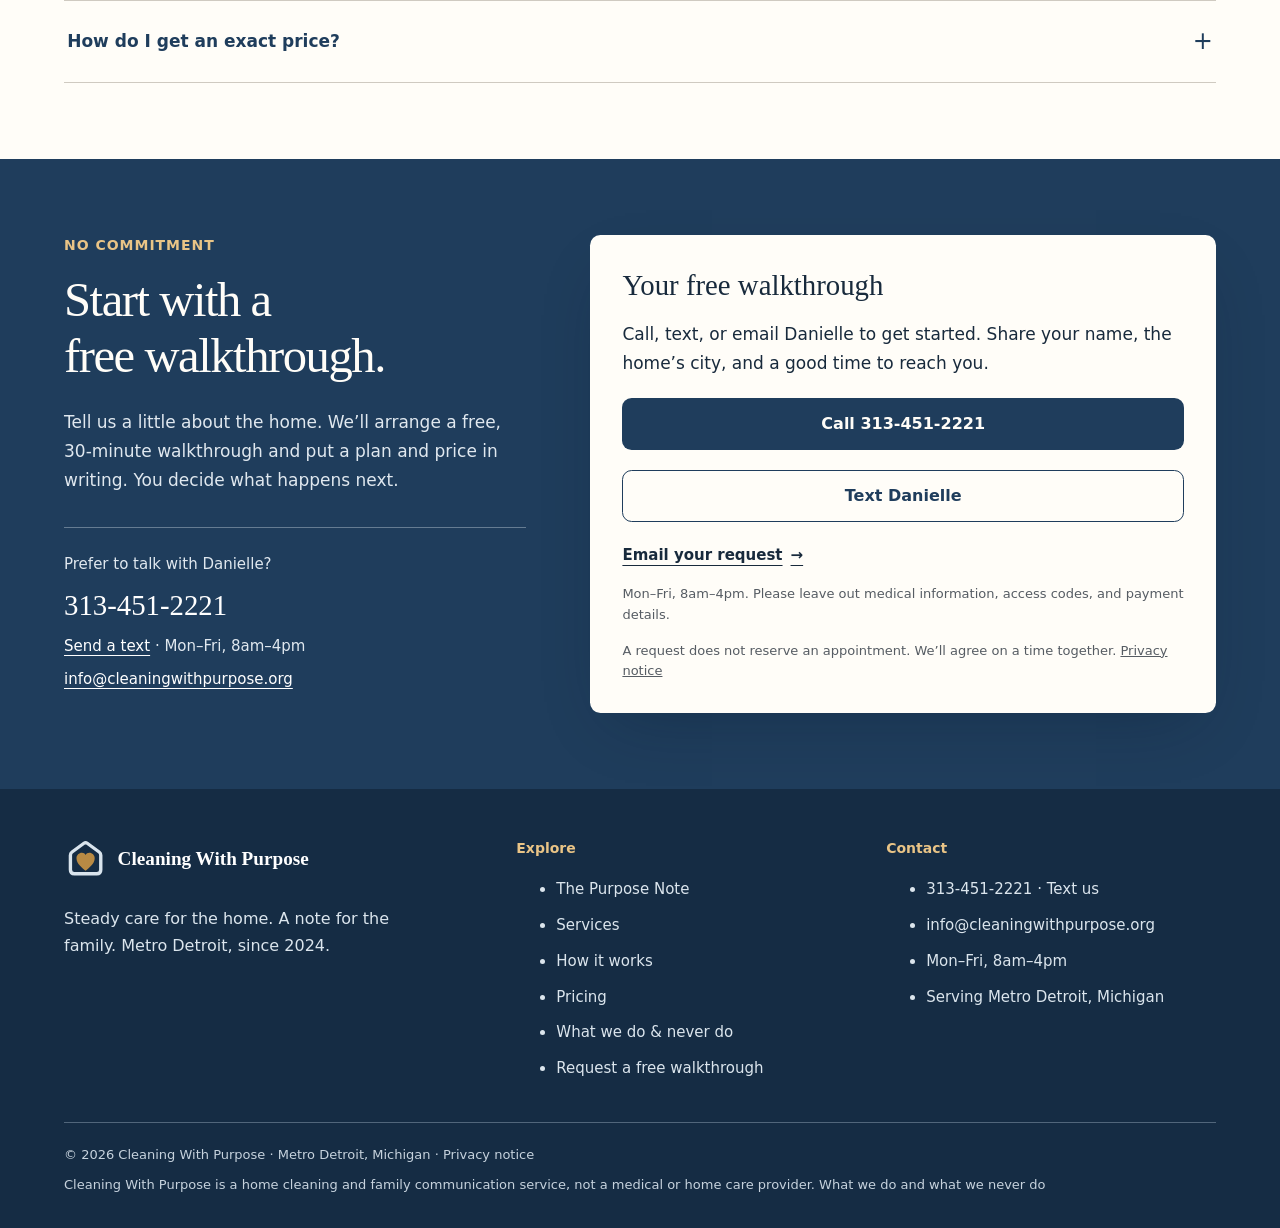
==== commit e9d2ce01: "Implement approved editorial design and subtle home imagery Align pricing content on shared rows; re" ====
--- a/index.html
+++ b/index.html
@@ -2,7 +2,7 @@
 <html lang="en">
 <head>
   <meta charset="UTF-8" />
-  <meta http-equiv="Content-Security-Policy" content="default-src 'none'; script-src 'self' 'sha256-6auOrTMNmFV54iELrc2yt2+H9HXM1BCBeFS8Hf5C/yo='; style-src 'self' https://fonts.googleapis.com; font-src 'self' https://fonts.gstatic.com; img-src 'self'; connect-src 'self'; form-action 'self'; base-uri 'none'; object-src 'none'; frame-src 'none'; upgrade-insecure-requests" />
+  <meta http-equiv="Content-Security-Policy" content="default-src 'none'; script-src 'self' 'sha256-RWxbuo0mhsMdFYjve6i4T9tw5eZbkn97wxYijmNy1Wc='; style-src 'self' https://fonts.googleapis.com; font-src 'self' https://fonts.gstatic.com; img-src 'self'; connect-src 'self'; form-action 'self'; base-uri 'none'; object-src 'none'; frame-src 'none'; upgrade-insecure-requests" />
   <meta name="referrer" content="strict-origin-when-cross-origin" />
   <meta name="viewport" content="width=device-width, initial-scale=1.0" />
   <title>Senior Home Cleaning in Metro Detroit | Cleaning With Purpose</title>
@@ -30,9 +30,9 @@
   <link rel="icon" type="image/svg+xml" href="assets/favicon.svg" />
   <link rel="preconnect" href="https://fonts.googleapis.com" />
   <link rel="preconnect" href="https://fonts.gstatic.com" crossorigin />
-  <link rel="preload" as="image" href="assets/img/hero-kitchen.jpg?v=3" fetchpriority="high" />
-  <link href="https://fonts.googleapis.com/css2?family=Fraunces:ital,opsz,wght@0,9..144,500;0,9..144,600;0,9..144,700;1,9..144,500;1,9..144,600&family=IBM+Plex+Mono:wght@500;600&family=Inter:wght@400;500;600;700;800&family=Caveat:wght@500;600&display=swap" rel="stylesheet" />
-  <link rel="stylesheet" href="css/styles.css?v=18" />
+  <link rel="preload" as="image" href="assets/img/hero-kitchen-clear.jpg" fetchpriority="high" />
+  <link href="https://fonts.googleapis.com/css2?family=Fraunces:ital,opsz,wght@0,9..144,500;0,9..144,600;1,9..144,500&amp;family=Inter:wght@400;500;600;700&amp;display=swap" rel="stylesheet" />
+  <link rel="stylesheet" href="css/styles.css?v=19" />
 
   <!-- Structured data: LocalBusiness + Service + FAQ. Contact details match the visible site. -->
   <script type="application/ld+json">
@@ -210,7 +210,7 @@
           "name": "Why does the first visit cost more?",
           "acceptedAnswer": {
             "@type": "Answer",
-            "text": "The Purpose Home Reset is deeper work: it brings the home back to comfortable and teaches us its priorities. That’s what lets us quote your recurring plan honestly. It’s a reset, not a discounted trial."
+            "text": "The Purpose Home Reset is a deeper clean before regular upkeep begins. It gives Danielle time to work through the home, learn its priorities, and agree on a recurring checklist. Later visits maintain that starting point, so they generally involve less work. The first clean is $225–$375, based on home size and condition, with an exact quote in writing before you book."
           }
         },
         {
@@ -274,7 +274,6 @@
   </header>
 
   <main id="main">
-    <!-- ============ HERO ============ -->
     <section class="hero" id="top" aria-labelledby="hero-title">
       <div class="container hero__layout">
         <div class="hero__inner">
@@ -286,28 +285,170 @@
             <a class="text-link" href="#pricing">Explore services &amp; pricing <span aria-hidden="true">&rarr;</span></a>
           </div>
           <p class="hero__meta">Recurring visits from <strong>$149</strong> &middot; Your quote, in writing</p>
-          <a class="hero__founder" href="#founder">
-            <img src="assets/img/danielle.jpg" alt="" width="56" height="56" />
-            <span><strong>Meet Danielle, your cleaner &amp; founder.</strong><span>A familiar face from the very first visit.</span></span>
-          </a>
         </div>
         <figure class="hero__photo">
-          <img class="hero__img" src="assets/img/hero-kitchen.jpg?v=3" alt="Three generations sharing a laugh around the kitchen table" width="1638" height="1152" fetchpriority="high" />
-          <figcaption>For the place they call home.<br /><span>And the people who care about them.</span></figcaption>
+          <img class="hero__img" src="assets/img/hero-kitchen-clear.jpg" alt="Three generations sharing a laugh around the kitchen table" width="1495" height="1052" fetchpriority="high" />
         </figure>
       </div>
     </section>
 
-    <!-- ============ BRIDGE ============ -->
-    <section class="bridge">
+    <section class="section section--white" id="founder">
       <div class="container">
-        <h2>A little help, without taking over.</h2>
-        <p>Whether you&rsquo;re arranging a clean for yourself or helping a parent, the person who lives there has a say. We agree on the priorities, the price, and who receives updates before the first visit.</p>
-      </div>
-    </section>
-
-    <!-- ============ THE PURPOSE NOTE ============ -->
-    <section class="section section--forest note-section" id="note">
+        <p class="eyebrow">Meet Danielle</p>
+        <div class="letter-grid">
+          <div>
+            <div class="photo-frame">
+
+              <img src="assets/img/danielle.jpg" alt="Danielle, founder of Cleaning With Purpose" width="1100" height="1100" loading="lazy" decoding="async" />
+              <p class="cap">Danielle &middot; Founder</p>
+            </div>
+          </div>
+          <div class="letter">
+            <h2 class="section-title">Care starts with showing up.</h2>
+            <p>Hi, I’m Danielle. I learned the value of caring for a home from my mother, grandmother, and aunts. They taught me that cleaning is about more than a tidy space — it’s about love, comfort, and care.</p>
+            <p>While helping an older client who needed extra support at home, I realized this work was about so much more than cleaning. It’s about showing up, caring for others, and giving families peace of mind.</p>
+            <p>When I’m in your loved one’s home, you can trust they’re cared for and in good hands.</p>
+
+            <p class="sig">Danielle</p>
+            <p class="sig-note">Founder, Cleaning With Purpose &middot; Metro Detroit</p>
+          </div>
+        </div>
+      </div>
+    </section>
+
+    <section class="section section--white" id="services">
+      <div class="container">
+        <div class="services-intro"><div><p class="eyebrow">What we actually do</p>
+        <h2 class="section-title">The rooms that make a home.</h2>
+        <p class="section-intro">From the kitchen sink to fresh bedroom floors, we build a checklist around the home. Explore what a typical clean includes; your walkthrough confirms the details.</p>
+        </div><figure class="detail-photo"><img src="assets/img/towels-detail.jpg" alt="Neatly folded ivory towels on a sunlit wooden shelf" width="1536" height="1024" loading="lazy" decoding="async" /></figure></div>
+        <div class="rooms">
+          <details class="faq room" open>
+            <summary><span class="room-ic"><svg viewBox="0 0 24 24" fill="none" stroke="currentColor" stroke-width="2" stroke-linecap="round" stroke-linejoin="round" aria-hidden="true"><path d="M3 2v7c0 1.1.9 2 2 2a2 2 0 0 0 2-2V2"/><path d="M7 2v20"/><path d="M21 15V2a5 5 0 0 0-5 5v6c0 1.1.9 2 2 2h3Z"/></svg></span><span class="room-txt">Kitchen<span class="room-sub">Where the day starts and the mail piles up</span></span></summary>
+            <ul class="room-tasks">
+              <li>Counters and backsplash wiped down</li>
+              <li>Sink scrubbed and shined</li>
+              <li>Stovetop and range cleaned</li>
+              <li>Outside of fridge, oven, and dishwasher</li>
+              <li>Microwave cleaned inside and out</li>
+              <li>Table and chairs wiped</li>
+              <li>Floors swept and mopped</li>
+              <li>Trash taken out</li>
+            </ul>
+          </details>
+          <details class="faq room">
+            <summary><span class="room-ic"><svg viewBox="0 0 24 24" fill="none" stroke="currentColor" stroke-width="2" stroke-linecap="round" stroke-linejoin="round" aria-hidden="true"><path d="M12 22a7 7 0 0 0 7-7c0-2-1-3.9-3-5.5s-3.5-4-4-6.5c-.5 2.5-2 4.9-4 6.5C6 11.1 5 13 5 15a7 7 0 0 0 7 7z"/></svg></span><span class="room-txt">Bathrooms<span class="room-sub">The room families worry about most</span></span></summary>
+            <ul class="room-tasks">
+              <li>Toilet cleaned and sanitized</li>
+              <li>Tub and shower scrubbed</li>
+              <li>Sink, counter, and faucet</li>
+              <li>Mirror polished</li>
+              <li>Fixtures and handles shined</li>
+              <li>Floors washed</li>
+              <li>Trash emptied</li>
+              <li>Fresh towels set out, if left for us</li>
+            </ul>
+          </details>
+          <details class="faq room">
+            <summary><span class="room-ic"><svg viewBox="0 0 24 24" fill="none" stroke="currentColor" stroke-width="2" stroke-linecap="round" stroke-linejoin="round" aria-hidden="true"><path d="M2 4v16"/><path d="M2 8h18a2 2 0 0 1 2 2v10"/><path d="M2 17h20"/><path d="M6 8v9"/></svg></span><span class="room-txt">Bedrooms<span class="room-sub">Where the day winds down</span></span></summary>
+            <ul class="room-tasks">
+              <li>Beds made (linens changed when left out)</li>
+              <li>Nightstands and surfaces dusted</li>
+              <li>Mirrors and glass</li>
+              <li>A gentle tidy and reset</li>
+              <li>Floors vacuumed or mopped</li>
+              <li>Trash emptied</li>
+            </ul>
+          </details>
+          <details class="faq room">
+            <summary><span class="room-ic"><svg viewBox="0 0 24 24" fill="none" stroke="currentColor" stroke-width="2" stroke-linecap="round" stroke-linejoin="round" aria-hidden="true"><path d="M20 9V6a2 2 0 0 0-2-2H6a2 2 0 0 0-2 2v3"/><path d="M2 11v5a2 2 0 0 0 2 2h16a2 2 0 0 0 2-2v-5a2 2 0 0 0-4 0v2H6v-2a2 2 0 0 0-4 0Z"/><path d="M4 18v2"/><path d="M20 18v2"/></svg></span><span class="room-txt">Living &amp; family rooms<span class="room-sub">Where the visits and the grandkids happen</span></span></summary>
+            <ul class="room-tasks">
+              <li>Dusting, including reachable high-touch spots</li>
+              <li>Surfaces and side tables</li>
+              <li>Cushions and throws straightened</li>
+              <li>Glass tables and TV screens</li>
+              <li>Floors vacuumed or mopped</li>
+              <li>A light tidy, nothing moved without asking</li>
+            </ul>
+          </details>
+          <details class="faq room">
+            <summary><span class="room-ic"><svg viewBox="0 0 24 24" fill="none" stroke="currentColor" stroke-width="2" stroke-linecap="round" stroke-linejoin="round" aria-hidden="true"><path d="m3 9 9-7 9 7v11a2 2 0 0 1-2 2H5a2 2 0 0 1-2-2z"/><path d="M9 22V12h6v10"/></svg></span><span class="room-txt">Whole-home touches<span class="room-sub">The little things that add up</span></span></summary>
+            <ul class="room-tasks">
+              <li>Light switches, door handles, and railings</li>
+              <li>Baseboards (on a rotating schedule)</li>
+              <li>Interior glass and entryways</li>
+              <li>A supply check for what&rsquo;s running low</li>
+            </ul>
+          </details>
+          <details class="faq room">
+            <summary><span class="room-ic"><svg viewBox="0 0 24 24" fill="none" stroke="currentColor" stroke-width="2" stroke-linecap="round" stroke-linejoin="round" aria-hidden="true"><path d="M9.94 14.06A2 2 0 0 0 8.5 12.6L2.4 11a.5.5 0 0 1 0-.97L8.5 8.4A2 2 0 0 0 9.94 6.94L11.5.8a.5.5 0 0 1 .97 0l1.57 6.14A2 2 0 0 0 15.5 8.4l6.1 1.63a.5.5 0 0 1 0 .97L15.5 12.6a2 2 0 0 0-1.44 1.46L12.47 20.2a.5.5 0 0 1-.97 0z"/></svg></span><span class="room-txt">On request<span class="room-sub">Just ask at the walkthrough</span></span></summary>
+            <ul class="room-tasks">
+              <li>Inside the fridge</li>
+              <li>Inside the oven</li>
+              <li>Interior windows</li>
+              <li>Laundry washed or folded</li>
+              <li>Light decluttering, only with permission</li>
+              <li>Seasonal deep-clean focus areas</li>
+            </ul>
+          </details>
+        </div>
+        <p class="rooms-note"><strong>Tailored to the home.</strong> We agree on the checklist at the walkthrough and summarize completed work in your visit update. Heavy furniture moving, high-ladder work, and personal or medical care are outside our cleaning service.</p>
+      </div>
+    </section>
+
+    <section class="section section--white" id="pricing">
+      <div class="container">
+        <p class="eyebrow">Packages &amp; pricing</p>
+        <h2 class="section-title">The right amount of help.</h2>
+        <p class="section-intro">Recurring cleaning starts at $149 per visit. We&rsquo;ll walk through the home together and put your exact price in writing before you book.</p>
+        <article class="reset-plan">
+          <div><p class="eyebrow">Start here &middot; Your first clean</p><h3>Purpose Home Reset</h3><p>A deeper first clean to get comfortable, learn the home, and agree on the ongoing plan. Includes your first Purpose Note.</p></div>
+          <div class="reset-plan__action"><p class="reset-plan__price">$225&ndash;$375</p><span>Based on home size &amp; condition</span><a class="text-link" href="#request" data-plan="Purpose Home Reset">Ask about a first clean <span aria-hidden="true">&rarr;</span></a></div>
+        </article>
+        <div class="first-visit-explainer" id="first-visit"><h3>Why does the first clean cost more?</h3><p>The Purpose Home Reset is a deeper clean before regular upkeep begins. It gives Danielle time to work through the home, learn its priorities, and agree on a recurring checklist. Later visits maintain that starting point, so they generally involve less work. The first clean is $225–$375, based on home size and condition, with an exact quote in writing before you book.</p></div>
+        <div class="pricing-grid">
+          <article class="plan">
+            <p class="plan__eyebrow">A steady helping hand</p>
+            <h3 class="plan__name">Comfort Clean</h3>
+            <p class="plan__price"><small>Starting at</small>$149 <span>/ visit</span></p>
+            <p class="plan__for">Steady, respectful upkeep for a home that mainly needs consistency.</p>
+            <ul>
+              <li>Recurring checklist</li>
+              <li>Room-by-room care</li>
+              <li>Visit completion note</li>
+            </ul>
+            <a class="btn btn--primary" href="#request" data-plan="Comfort Clean" aria-label="Ask about Comfort Clean">Ask about this plan</a>
+          </article>
+          <article class="plan plan--featured">
+            <p class="plan__eyebrow">Cleaning + family updates</p>
+            <h3 class="plan__name">Peace-of-Mind Visit</h3>
+            <p class="plan__price"><small>Starting at</small>$199 <span>/ visit</span></p>
+            <p class="plan__for">Regular cleaning with a fuller picture of what was done and what the home needs next.</p>
+            <ul>
+              <li>Senior-friendly clean</li>
+              <li>Supply check</li>
+              <li>The Purpose Note</li>
+            </ul>
+            <a class="btn btn--primary" href="#request" data-plan="Peace-of-Mind Visit" aria-label="Ask about Peace-of-Mind Visit">Ask about this plan</a>
+          </article>
+          <article class="plan">
+            <p class="plan__eyebrow">More room for the details</p>
+            <h3 class="plan__name">Purpose Plus</h3>
+            <p class="plan__price"><small>Starting at</small>$289 <span>/ visit</span></p>
+            <p class="plan__for">Extra attention for homes that need expanded focus areas and more detailed updates.</p>
+            <ul>
+              <li>Expanded focus areas</li>
+              <li>More detailed note</li>
+              <li>Priority planning</li>
+            </ul>
+            <a class="btn btn--primary" href="#request" data-plan="Purpose Plus" aria-label="Ask about Purpose Plus">Ask about this plan</a>
+          </article>
+        </div>
+        <p class="pricing-note">Not sure which fits? That&rsquo;s what the free walkthrough is for. We&rsquo;ll talk through the home, the schedule, and the level of detail you want. No long-term commitment.</p>
+      </div>
+    </section>
+
+    <section class="section section--cream note-section" id="note">
       <div class="container">
         <div class="note-grid">
           <div class="note-copy">
@@ -355,8 +496,7 @@
       </div>
     </section>
 
-    <!-- ============ HOW IT WORKS ============ -->
-    <section class="section section--cream" id="how">
+    <section class="section section--white" id="how">
       <div class="container">
         <p class="eyebrow">How it works</p>
         <h2 class="section-title">Start with a free walkthrough.</h2>
@@ -386,220 +526,26 @@
       </div>
     </section>
 
-    <!-- ============ PHOTO BAND / DIGNITY ============ -->
-    <section class="photo-band" aria-label="Our promise">
-      <img src="assets/img/founder-candid.jpg?v=2" alt="An older man at ease in his bright, tidy living room" width="1600" height="900" loading="lazy" decoding="async" />
-      <div class="container">
-        <blockquote>
-          <p>The favorite chair stays right there. The routines matter. It&rsquo;s their home, and we treat it that way.</p>
-          <cite>Our promise to the person whose home it is</cite>
-        </blockquote>
-      </div>
-    </section>
-
-    <!-- ============ SERVICES (ROOM BY ROOM) ============
-         NOTE TO CLIENT: confirm/adjust these task lists to match exactly what Danielle does. -->
-    <section class="section section--cream" id="services">
-      <div class="container">
-        <p class="eyebrow">What we actually do</p>
-        <h2 class="section-title">The rooms that make a home.</h2>
-        <p class="section-intro">From the kitchen sink to fresh bedroom floors, we build a checklist around the home. Explore what a typical clean includes; your walkthrough confirms the details.</p>
-        <div class="rooms">
-          <details class="faq room" open>
-            <summary><span class="room-ic"><svg viewBox="0 0 24 24" fill="none" stroke="currentColor" stroke-width="2" stroke-linecap="round" stroke-linejoin="round" aria-hidden="true"><path d="M3 2v7c0 1.1.9 2 2 2a2 2 0 0 0 2-2V2"/><path d="M7 2v20"/><path d="M21 15V2a5 5 0 0 0-5 5v6c0 1.1.9 2 2 2h3Z"/></svg></span><span class="room-txt">Kitchen<span class="room-sub">Where the day starts and the mail piles up</span></span></summary>
-            <ul class="room-tasks">
-              <li>Counters and backsplash wiped down</li>
-              <li>Sink scrubbed and shined</li>
-              <li>Stovetop and range cleaned</li>
-              <li>Outside of fridge, oven, and dishwasher</li>
-              <li>Microwave cleaned inside and out</li>
-              <li>Table and chairs wiped</li>
-              <li>Floors swept and mopped</li>
-              <li>Trash taken out</li>
-            </ul>
-          </details>
-          <details class="faq room">
-            <summary><span class="room-ic"><svg viewBox="0 0 24 24" fill="none" stroke="currentColor" stroke-width="2" stroke-linecap="round" stroke-linejoin="round" aria-hidden="true"><path d="M12 22a7 7 0 0 0 7-7c0-2-1-3.9-3-5.5s-3.5-4-4-6.5c-.5 2.5-2 4.9-4 6.5C6 11.1 5 13 5 15a7 7 0 0 0 7 7z"/></svg></span><span class="room-txt">Bathrooms<span class="room-sub">The room families worry about most</span></span></summary>
-            <ul class="room-tasks">
-              <li>Toilet cleaned and sanitized</li>
-              <li>Tub and shower scrubbed</li>
-              <li>Sink, counter, and faucet</li>
-              <li>Mirror polished</li>
-              <li>Fixtures and handles shined</li>
-              <li>Floors washed</li>
-              <li>Trash emptied</li>
-              <li>Fresh towels set out, if left for us</li>
-            </ul>
-          </details>
-          <details class="faq room">
-            <summary><span class="room-ic"><svg viewBox="0 0 24 24" fill="none" stroke="currentColor" stroke-width="2" stroke-linecap="round" stroke-linejoin="round" aria-hidden="true"><path d="M2 4v16"/><path d="M2 8h18a2 2 0 0 1 2 2v10"/><path d="M2 17h20"/><path d="M6 8v9"/></svg></span><span class="room-txt">Bedrooms<span class="room-sub">Where the day winds down</span></span></summary>
-            <ul class="room-tasks">
-              <li>Beds made (linens changed when left out)</li>
-              <li>Nightstands and surfaces dusted</li>
-              <li>Mirrors and glass</li>
-              <li>A gentle tidy and reset</li>
-              <li>Floors vacuumed or mopped</li>
-              <li>Trash emptied</li>
-            </ul>
-          </details>
-          <details class="faq room">
-            <summary><span class="room-ic"><svg viewBox="0 0 24 24" fill="none" stroke="currentColor" stroke-width="2" stroke-linecap="round" stroke-linejoin="round" aria-hidden="true"><path d="M20 9V6a2 2 0 0 0-2-2H6a2 2 0 0 0-2 2v3"/><path d="M2 11v5a2 2 0 0 0 2 2h16a2 2 0 0 0 2-2v-5a2 2 0 0 0-4 0v2H6v-2a2 2 0 0 0-4 0Z"/><path d="M4 18v2"/><path d="M20 18v2"/></svg></span><span class="room-txt">Living &amp; family rooms<span class="room-sub">Where the visits and the grandkids happen</span></span></summary>
-            <ul class="room-tasks">
-              <li>Dusting, including reachable high-touch spots</li>
-              <li>Surfaces and side tables</li>
-              <li>Cushions and throws straightened</li>
-              <li>Glass tables and TV screens</li>
-              <li>Floors vacuumed or mopped</li>
-              <li>A light tidy, nothing moved without asking</li>
-            </ul>
-          </details>
-          <details class="faq room">
-            <summary><span class="room-ic"><svg viewBox="0 0 24 24" fill="none" stroke="currentColor" stroke-width="2" stroke-linecap="round" stroke-linejoin="round" aria-hidden="true"><path d="m3 9 9-7 9 7v11a2 2 0 0 1-2 2H5a2 2 0 0 1-2-2z"/><path d="M9 22V12h6v10"/></svg></span><span class="room-txt">Whole-home touches<span class="room-sub">The little things that add up</span></span></summary>
-            <ul class="room-tasks">
-              <li>Light switches, door handles, and railings</li>
-              <li>Baseboards (on a rotating schedule)</li>
-              <li>Interior glass and entryways</li>
-              <li>A supply check for what&rsquo;s running low</li>
-            </ul>
-          </details>
-          <details class="faq room">
-            <summary><span class="room-ic"><svg viewBox="0 0 24 24" fill="none" stroke="currentColor" stroke-width="2" stroke-linecap="round" stroke-linejoin="round" aria-hidden="true"><path d="M9.94 14.06A2 2 0 0 0 8.5 12.6L2.4 11a.5.5 0 0 1 0-.97L8.5 8.4A2 2 0 0 0 9.94 6.94L11.5.8a.5.5 0 0 1 .97 0l1.57 6.14A2 2 0 0 0 15.5 8.4l6.1 1.63a.5.5 0 0 1 0 .97L15.5 12.6a2 2 0 0 0-1.44 1.46L12.47 20.2a.5.5 0 0 1-.97 0z"/></svg></span><span class="room-txt">On request<span class="room-sub">Just ask at the walkthrough</span></span></summary>
-            <ul class="room-tasks">
-              <li>Inside the fridge</li>
-              <li>Inside the oven</li>
-              <li>Interior windows</li>
-              <li>Laundry washed or folded</li>
-              <li>Light decluttering, only with permission</li>
-              <li>Seasonal deep-clean focus areas</li>
-            </ul>
-          </details>
-        </div>
-        <p class="rooms-note"><strong>Tailored to the home.</strong> We agree on the checklist at the walkthrough and summarize completed work in your visit update. Heavy furniture moving, high-ladder work, and personal or medical care are outside our cleaning service.</p>
-      </div>
-    </section>
-
-    <!-- ============ PRICING ============ -->
-    <section class="section section--white" id="pricing">
-      <div class="container">
-        <p class="eyebrow">Packages &amp; pricing</p>
-        <h2 class="section-title">The right amount of help.</h2>
-        <p class="section-intro">Recurring cleaning starts at $149 per visit. We&rsquo;ll walk through the home together and put your exact price in writing before you book.</p>
-        <article class="reset-plan">
-          <div><p class="eyebrow">Start here &middot; Your first clean</p><h3>Purpose Home Reset</h3><p>A deeper first clean to get comfortable, learn the home, and agree on the ongoing plan. Includes your first Purpose Note.</p></div>
-          <div class="reset-plan__action"><p class="reset-plan__price">$225&ndash;$375</p><span>Based on home size &amp; condition</span><a class="text-link" href="#request" data-plan="Purpose Home Reset">Ask about a first clean <span aria-hidden="true">&rarr;</span></a></div>
-        </article>
-        <div class="pricing-grid">
-          <article class="plan">
-            <p class="plan__eyebrow">A steady helping hand</p>
-            <h3 class="plan__name">Comfort Clean</h3>
-            <p class="plan__price"><small>Starting at</small>$149 <span>/ visit</span></p>
-            <p class="plan__for">Steady, respectful upkeep for a home that mainly needs consistency.</p>
-            <ul>
-              <li>Recurring checklist</li>
-              <li>Room-by-room care</li>
-              <li>Visit completion note</li>
-            </ul>
-            <a class="btn btn--outline" href="#request" data-plan="Comfort Clean">Ask about Comfort Clean</a>
-          </article>
-          <article class="plan plan--featured">
-            <p class="plan__eyebrow">Cleaning + family updates</p>
-            <h3 class="plan__name">Peace-of-Mind Visit</h3>
-            <p class="plan__price"><small>Starting at</small>$199 <span>/ visit</span></p>
-            <p class="plan__for">Regular cleaning with a fuller picture of what was done and what the home needs next.</p>
-            <ul>
-              <li>Senior-friendly clean</li>
-              <li>Supply check</li>
-              <li>The Purpose Note</li>
-            </ul>
-            <a class="btn btn--brass" href="#request" data-plan="Peace-of-Mind Visit">Ask about Peace of Mind</a>
-          </article>
-          <article class="plan">
-            <p class="plan__eyebrow">More room for the details</p>
-            <h3 class="plan__name">Purpose Plus</h3>
-            <p class="plan__price"><small>Starting at</small>$289 <span>/ visit</span></p>
-            <p class="plan__for">Extra attention for homes that need expanded focus areas and more detailed updates.</p>
-            <ul>
-              <li>Expanded focus areas</li>
-              <li>More detailed note</li>
-              <li>Priority planning</li>
-            </ul>
-            <a class="btn btn--outline" href="#request" data-plan="Purpose Plus">Ask about Purpose Plus</a>
-          </article>
-        </div>
-        <p class="pricing-note">Not sure which fits? That&rsquo;s what the free walkthrough is for. We&rsquo;ll talk through the home, the schedule, and the level of detail you want. No long-term commitment.</p>
-      </div>
-    </section>
-
-    <!-- ============ FOUNDER LETTER ============ -->
-    <section class="section section--cream" id="founder">
-      <div class="container">
-        <p class="eyebrow">Who&rsquo;s in your parent&rsquo;s home</p>
-        <div class="letter-grid">
-          <div>
-            <div class="photo-frame">
-              <div class="tape"></div>
-              <img src="assets/img/danielle.jpg" alt="Danielle, founder of Cleaning With Purpose" width="1100" height="1100" loading="lazy" decoding="async" />
-              <p class="cap">That&rsquo;s why I&rsquo;m here.</p>
-            </div>
-          </div>
-          <div class="letter">
-            <h2 class="section-title">A familiar face.<br />A personal reason.</h2>
-            <p>Hi, I’m Danielle. I learned the value of caring for a home from my mother, grandmother, and aunts. They taught me that cleaning is about more than a tidy space — it’s about love, comfort, and care.</p>
-            <p>While helping an older client who needed extra support at home, I realized this work was about so much more than cleaning. It’s about showing up, caring for others, and giving families peace of mind.</p>
-            <p>When I’m in your loved one’s home, you can trust they’re cared for and in good hands.</p>
-
-            <p class="sig">Danielle</p>
-            <p class="sig-note">Founder, Cleaning With Purpose &middot; Metro Detroit</p>
-          </div>
-        </div>
-      </div>
-    </section>
-
-    <!-- ============ TESTIMONIALS (client-supplied reviews) ============
-         Visible star graphics only. Do NOT add Review/AggregateRating JSON-LD for the
-         company's own reviews — Google treats self-hosted review markup as self-serving.
-         SERP stars come from Google Business Profile reviews instead. -->
-    <section class="section section--forest" id="testimonials" aria-label="What families say">
+    <section class="section section--white" id="testimonials" aria-labelledby="reviews-title">
       <div class="container">
         <p class="eyebrow">What families say</p>
-        <h2 class="section-title">The worry quiets down.</h2>
-        <div class="tcards">
-          <article class="tcard">
-            <div class="stars" role="img" aria-label="Rated 5 out of 5">
-              <svg viewBox="0 0 24 24" fill="currentColor" aria-hidden="true"><path d="M12 2.6l2.74 5.56 6.13.89-4.44 4.32 1.05 6.11L12 16.98l-5.49 2.9 1.05-6.11L3.13 9.05l6.13-.89L12 2.6z"/></svg>
-              <svg viewBox="0 0 24 24" fill="currentColor" aria-hidden="true"><path d="M12 2.6l2.74 5.56 6.13.89-4.44 4.32 1.05 6.11L12 16.98l-5.49 2.9 1.05-6.11L3.13 9.05l6.13-.89L12 2.6z"/></svg>
-              <svg viewBox="0 0 24 24" fill="currentColor" aria-hidden="true"><path d="M12 2.6l2.74 5.56 6.13.89-4.44 4.32 1.05 6.11L12 16.98l-5.49 2.9 1.05-6.11L3.13 9.05l6.13-.89L12 2.6z"/></svg>
-              <svg viewBox="0 0 24 24" fill="currentColor" aria-hidden="true"><path d="M12 2.6l2.74 5.56 6.13.89-4.44 4.32 1.05 6.11L12 16.98l-5.49 2.9 1.05-6.11L3.13 9.05l6.13-.89L12 2.6z"/></svg>
-              <svg viewBox="0 0 24 24" fill="currentColor" aria-hidden="true"><path d="M12 2.6l2.74 5.56 6.13.89-4.44 4.32 1.05 6.11L12 16.98l-5.49 2.9 1.05-6.11L3.13 9.05l6.13-.89L12 2.6z"/></svg>
-            </div>
-            <blockquote>Having Danielle clean my home was wonderful. She organized and cleaned my living and dining areas, and she did it with such great care and purpose. I was very happy with her work and will definitely have her clean for me again.</blockquote>
-            <p class="who"><b>Linda R.</b><span>Detroit</span></p>
+        <h2 class="section-title" id="reviews-title">A helping hand when it matters.</h2>
+        <div class="review-feature">
+          <figure class="review-detail"><img src="assets/img/throw-detail.jpg" alt="A hand gently straightening a cream throw on a navy chair" width="1536" height="1024" loading="lazy" decoding="async" /></figure>
+          <article class="review-story"><blockquote class="review-pullquote">&ldquo;Having one less thing to worry about was such a relief.&rdquo;</blockquote><p class="review-author">Lanae S.</p>
+            <details class="full-review"><summary>Read Lanae&rsquo;s full review</summary><blockquote>When I was going through a difficult season and needed extra support at home, Danielle stepped in and took care of the cleaning with so much care and compassion. Having one less thing to worry about was such a relief. She made sure my home was cared for while allowing me to focus on what I needed most. It was more than having a clean home—it was having a helping hand when I truly needed one.</blockquote></details>
           </article>
-          <article class="tcard">
-            <div class="stars" role="img" aria-label="Rated 5 out of 5">
-              <svg viewBox="0 0 24 24" fill="currentColor" aria-hidden="true"><path d="M12 2.6l2.74 5.56 6.13.89-4.44 4.32 1.05 6.11L12 16.98l-5.49 2.9 1.05-6.11L3.13 9.05l6.13-.89L12 2.6z"/></svg>
-              <svg viewBox="0 0 24 24" fill="currentColor" aria-hidden="true"><path d="M12 2.6l2.74 5.56 6.13.89-4.44 4.32 1.05 6.11L12 16.98l-5.49 2.9 1.05-6.11L3.13 9.05l6.13-.89L12 2.6z"/></svg>
-              <svg viewBox="0 0 24 24" fill="currentColor" aria-hidden="true"><path d="M12 2.6l2.74 5.56 6.13.89-4.44 4.32 1.05 6.11L12 16.98l-5.49 2.9 1.05-6.11L3.13 9.05l6.13-.89L12 2.6z"/></svg>
-              <svg viewBox="0 0 24 24" fill="currentColor" aria-hidden="true"><path d="M12 2.6l2.74 5.56 6.13.89-4.44 4.32 1.05 6.11L12 16.98l-5.49 2.9 1.05-6.11L3.13 9.05l6.13-.89L12 2.6z"/></svg>
-              <svg viewBox="0 0 24 24" fill="currentColor" aria-hidden="true"><path d="M12 2.6l2.74 5.56 6.13.89-4.44 4.32 1.05 6.11L12 16.98l-5.49 2.9 1.05-6.11L3.13 9.05l6.13-.89L12 2.6z"/></svg>
-            </div>
-            <blockquote>I was very happy with the cleaning from Danielle. She was on time, reliable, trustworthy, and hardworking. I&rsquo;m happy to recommend her.</blockquote>
-            <p class="who"><b>Ann B.</b><span>Royal Oak, Michigan</span></p>
-          </article>
-          <article class="tcard">
-            <blockquote>When I was going through a difficult season and needed extra support at home, Danielle stepped in and took care of the cleaning with so much care and compassion. Having one less thing to worry about was such a relief. She made sure my home was cared for while allowing me to focus on what I needed most. It was more than having a clean home—it was having a helping hand when I truly needed one.</blockquote>
-            <p class="who"><b>Lanae S.</b></p>
-          </article>
-        </div>
-        <p class="testimonials-note">Shared with permission from Cleaning With Purpose clients.</p>
-      </div>
-    </section>
-
-    <!-- ============ TRUST + BOUNDARY ============ -->
+        </div>
+        <div class="tcards"><article class="tcard"><blockquote>Having Danielle clean my home was wonderful. She organized and cleaned my living and dining areas, and she did it with such great care and purpose. I was very happy with her work and will definitely have her clean for me again.</blockquote><p class="who"><b>Linda R.</b></p></article>
+<article class="tcard"><blockquote>I was very happy with the cleaning from Danielle. She was on time, reliable, trustworthy, and hardworking. I’m happy to recommend her.</blockquote><p class="who"><b>Ann B.</b></p></article></div>
+        <p class="testimonials-note">Shared with permission from Cleaning With Purpose clients. Lifestyle photographs are illustrative.</p>
+      </div>
+    </section>
+
     <section class="section section--white" id="trust">
       <div class="container">
         <p class="eyebrow">Trust, in writing</p>
-        <h2 class="section-title">Their home. Their privacy. Their say.</h2>
+        <h2 class="section-title">Clear expectations. Respect for their home.</h2>
         <ul class="trust-strip">
           <li class="trust-chip"><svg viewBox="0 0 24 24" fill="none" stroke="currentColor" stroke-width="2" stroke-linecap="round" stroke-linejoin="round" aria-hidden="true"><path d="M20 13c0 5-3.5 7.5-7.66 8.95a1 1 0 0 1-.67-.01C7.5 20.5 4 18 4 13V6a1 1 0 0 1 1-1c2 0 4.5-1.2 6.24-2.72a1.17 1.17 0 0 1 1.52 0C14.51 3.81 17 5 19 5a1 1 0 0 1 1 1z"/><path d="m9 12 2 2 4-4"/></svg>Background-checked, shared before you ask</li>
           <li class="trust-chip"><svg viewBox="0 0 24 24" fill="none" stroke="currentColor" stroke-width="2" stroke-linecap="round" stroke-linejoin="round" aria-hidden="true"><path d="m18 5-2.414-2.414A2 2 0 0 0 14.172 2H6a2 2 0 0 0-2 2v16a2 2 0 0 0 2 2h12a2 2 0 0 0 2-2"/><path d="M21.378 12.626a1 1 0 0 0-3.004-3.004l-4.01 4.012a2 2 0 0 0-.506.854l-.837 2.87a.5.5 0 0 0 .62.62l2.87-.837a2 2 0 0 0 .854-.506z"/></svg>Agreement before the first visit</li>
@@ -608,8 +554,8 @@
           <li class="trust-chip"><svg viewBox="0 0 24 24" fill="none" stroke="currentColor" stroke-width="2" stroke-linecap="round" stroke-linejoin="round" aria-hidden="true"><path d="M21 15a2 2 0 0 1-2 2H7l-4 4V5a2 2 0 0 1 2-2h14a2 2 0 0 1 2 2z"/><path d="M13 8H7"/><path d="M17 12H7"/></svg>A note after every visit</li>
         </ul>
         <div class="bound-card">
-          <h3 class="scope-title">What we do, and what we never do.</h3>
-          <p class="scope-intro">Cleaning With Purpose is a home cleaning and family communication service. It is not home health care, and you should hear that from us, plainly.</p>
+          <h3 class="scope-title">What we do &mdash; and what we don&rsquo;t.</h3>
+          <p class="scope-intro">Our work covers the home and agreed visit updates. Personal care and medical support are outside this service.</p>
           <div class="bound-cols">
             <div>
               <h3>We always</h3>
@@ -621,13 +567,14 @@
               </ul>
             </div>
             <div>
-              <h3>We never</h3>
+              <h3>What&rsquo;s not included</h3>
               <ul class="no">
                 <li>Provide medical care or health advice</li>
                 <li>Handle or remind about medication</li>
                 <li>Help with bathing, dressing, or mobility</li>
                 <li>Monitor health or wellness</li>
                 <li>Act as an emergency response service</li>
+                <li>Move heavy furniture or carry out high-ladder work</li>
               </ul>
             </div>
           </div>
@@ -636,8 +583,7 @@
       </div>
     </section>
 
-    <!-- ============ FAQ ============ -->
-    <section class="section section--cream" id="faq">
+    <section class="section section--white" id="faq">
       <div class="container">
         <p class="eyebrow">Questions families ask</p>
         <h2 class="section-title">Asked and answered.</h2>
@@ -660,7 +606,7 @@
           </details>
           <details class="faq">
             <summary>Why does the first visit cost more?</summary>
-            <div>The Purpose Home Reset is deeper work: it brings the home back to comfortable and teaches us its priorities. That&rsquo;s what lets us quote your recurring plan honestly. It&rsquo;s a reset, not a discounted trial.</div>
+            <div>The Purpose Home Reset is a deeper clean before regular upkeep begins. It gives Danielle time to work through the home, learn its priorities, and agree on a recurring checklist. Later visits maintain that starting point, so they generally involve less work. The first clean is $225–$375, based on home size and condition, with an exact quote in writing before you book.</div>
           </details>
           <details class="faq">
             <summary>What areas do you serve?</summary>
@@ -674,27 +620,12 @@
       </div>
     </section>
 
-    <!-- ============ REQUEST / FORM ============ -->
     <section class="section request" id="request">
       <div class="container request__grid">
         <div>
           <p class="eyebrow">No commitment</p>
-          <h2 class="request__title">Let&rsquo;s start<br />with a hello.</h2>
+          <h2 class="request__title">Start with a<br />free walkthrough.</h2>
           <p class="request__copy">Tell us a little about the home. We&rsquo;ll arrange a free, 30-minute walkthrough and put a plan and price in writing. You decide what happens next.</p>
-          <ol class="next-steps">
-            <li>
-              <span>01</span>
-              <p>We read your note, usually within one business day.</p>
-            </li>
-            <li>
-              <span>02</span>
-              <p>We call or text to set up the free walkthrough.</p>
-            </li>
-            <li>
-              <span>03</span>
-              <p>You get the plan and the price in writing. Then your family decides.</p>
-            </li>
-          </ol>
           <div class="request__contact"><p>Prefer to talk with Danielle?</p><a class="request__phone" href="tel:+13134512221">313-451-2221</a><p><a href="sms:+13134512221">Send a text</a> &middot; Mon&ndash;Fri, 8am&ndash;4pm</p><p><a href="mailto:info@cleaningwithpurpose.org">info@cleaningwithpurpose.org</a></p></div>
         </div>
 
--- a/css/styles.css
+++ b/css/styles.css
@@ -12,13 +12,12 @@
   --slate: #565c63;
   --navy: #182a3c;
   --line: #d9d8d3;
-  --font-hand: "Caveat", cursive;
   --font-display: "Fraunces", Georgia, serif;
   --font-body: "Inter", ui-sans-serif, system-ui, -apple-system, "Segoe UI", sans-serif;
-  --font-label: "IBM Plex Mono", ui-monospace, monospace;
+  --font-label: var(--font-body);
   --container: 76rem;
   --radius: 0.75rem;
-  --radius-lg: 1.25rem;
+  --radius-lg: .65rem;
   --shadow-panel: 0 8px 30px -20px rgba(24,42,60,.22);
   --shadow-soft: 0 24px 64px -24px rgba(8,24,40,.3);
 }
@@ -39,7 +38,7 @@
 .skip-link { position: absolute; left: -10000px; top: .5rem; z-index: 100; background: var(--forest); color: white; padding: .8rem 1.2rem; }
 .skip-link:focus { left: .5rem; }
 .container { width: 100%; max-width: var(--container); margin-inline: auto; padding-inline: 2rem; }
-.eyebrow { font: 600 .8125rem/1.5 var(--font-label); letter-spacing: .1em; text-transform: uppercase; color: var(--brass-label); }
+.eyebrow { font: 600 .875rem/1.5 var(--font-body); letter-spacing: .07em; text-transform: uppercase; color: var(--brass-label); }
 .btn { display: inline-flex; align-items: center; justify-content: center; gap: .5rem; min-height: 3.25rem; padding: .85rem 1.4rem; border: 1px solid transparent; border-radius: .6rem; font: 600 1rem/1.35 var(--font-body); text-align: center; text-decoration: none; cursor: pointer; transition: background-color 160ms ease, border-color 160ms ease; }
 .btn--primary { color: var(--warm-white); background: var(--forest); }
 .btn--primary:hover { background: var(--forest-deep); }
@@ -74,47 +73,39 @@
 }
 @media (min-width:1280px) { .header-phone { display: block; } }
 /* A bright, readable opening with the family photograph in its own frame. */
-.hero { background: var(--cream); padding-block: 2.5rem 3.5rem; }
-.hero__layout { display: grid; grid-template-columns: 1fr 1.06fr; align-items: center; gap: clamp(2rem,4vw,4rem); }
+.hero { background: var(--warm-white); padding-block: 3.5rem 4.5rem; }
+.hero__layout { display: grid; grid-template-columns: .95fr 1.05fr; align-items: center; gap: clamp(2rem,4vw,4rem); }
 .hero__inner { padding-block: 1.5rem; }
-.hero h1 { margin-top: 1.25rem; font: 500 clamp(2.8rem,4.3vw,4.8rem)/1.09 var(--font-display); letter-spacing: -.035em; }
-.hero h1 em { color: var(--forest); font-weight: 500; }
+.hero h1 { margin-top: 1.1rem; font: 500 clamp(2.8rem,4.3vw,4.4rem)/1.08 var(--font-display); letter-spacing: -.04em; text-wrap: balance; }
+.hero h1 em { color: var(--forest); font-weight: 500; font-style: normal; }
 .hero__sub { margin-top: 1.6rem; max-width: 31rem; font-size: 1.0625rem; color: var(--slate); }
 .hero__ctas { display: flex; flex-wrap: wrap; align-items: center; gap: 1.3rem; margin-top: 2rem; }
 .hero__meta { margin-top: 1.15rem; font-size: .875rem; color: var(--slate); }
 .hero__meta strong { color: var(--navy); }
-.hero__founder { display: flex; align-items: center; gap: .8rem; width: fit-content; margin-top: 2.2rem; padding-top: 1.4rem; border-top: 1px solid #d5ccc0; text-decoration: none; }
-.hero__founder img { width: 3rem; height: 3rem; border-radius: 50%; object-fit: cover; object-position: 50% 30%; flex-shrink: 0; }
-.hero__founder strong { display: block; font-size: .875rem; font-weight: 600; }
-.hero__founder span span { display: block; font-size: .8125rem; color: var(--slate); }
-.hero__founder:hover strong { text-decoration: underline; text-underline-offset: 4px; }
-.hero__photo { position: relative; aspect-ratio: 1 / 1.13; overflow: hidden; background: var(--forest-deep); border-radius: 7rem 1rem 1rem 1rem; }
-.hero__img { width: 100%; height: 100%; object-fit: cover; object-position: 68% center; }
-.hero__photo::after { content: ""; position: absolute; inset: 50% 0 0; background: linear-gradient(transparent,rgba(10,23,34,.86)); pointer-events: none; }
-.hero__photo figcaption { position: absolute; z-index: 1; bottom: 1.75rem; left: 1.75rem; right: 1.75rem; color: white; font: 500 1.45rem/1.35 var(--font-display); }
-.hero__photo figcaption span { font: 400 .9375rem/1.5 var(--font-body); }
+.hero__photo { overflow: hidden; background: var(--cream); border-radius: .6rem; }
+.hero__img { width: 100%; height: auto; aspect-ratio: 1495 / 1052; object-fit: cover; }
 .bridge { padding-block: 3.2rem; border-bottom: 1px solid var(--line); }
 .bridge .container { display: grid; grid-template-columns: .9fr 1.1fr; align-items: center; gap: 3rem; }
 .bridge h2 { max-width: 22rem; font: 500 2rem/1.25 var(--font-display); }
 .bridge p { color: var(--slate); max-width: 38rem; }
-.section { padding-block: 5.5rem; }
+.section { padding-block: 4.75rem; }
 .section--cream { background: var(--cream); }
 .section--white { background: var(--warm-white); }
 .section--forest { background: var(--forest); color: var(--warm-white); }
 .section--forest .eyebrow { color: var(--brass-light); }
-.section-title { font: 500 clamp(2rem,3.1vw,3.1rem)/1.16 var(--font-display); letter-spacing: -.02em; margin-top: .85rem; max-width: 46rem; }
+.section-title { font: 500 clamp(2rem,3.1vw,3rem)/1.18 var(--font-display); letter-spacing: -.03em; margin-top: .8rem; max-width: 44rem; text-wrap: balance; }
 .section-intro { margin-top: 1.2rem; max-width: 43rem; color: var(--slate); }
 .section--forest .section-intro { color: #e0e8ef; }
 /* The sample note stays a readable piece of correspondence. */
 .note-grid { display: grid; grid-template-columns: .95fr 1.05fr; gap: 4rem; align-items: center; }
-.note-copy .statement { font: 500 clamp(2rem,3vw,3rem)/1.18 var(--font-display); letter-spacing: -.02em; margin-top: 1rem; }
-.note-copy .statement em { color: var(--brass-light); }
-.note-copy p:not(.eyebrow) { margin-top: 1.4rem; color: #e0e8ef; }
-.note-copy strong { color: white; }
+.note-copy .statement { font: 500 clamp(2rem,3vw,2.8rem)/1.2 var(--font-display); letter-spacing: -.025em; margin-top: 1rem; text-wrap: balance; }
+.note-copy .statement em { color: var(--forest); font-style: normal; }
+.note-copy p:not(.eyebrow) { margin-top: 1.4rem; color: var(--slate); }
+.note-copy strong { color: var(--navy); }
 .note-points { margin-top: 1.75rem; display: grid; gap: .6rem; }
 .note-points li { position: relative; padding-left: 1.6rem; font-size: .9375rem; }
 .note-points li::before, .plan li::before, .room-tasks li::before, .yes li::before { content: ""; position: absolute; left: 0; top: .65rem; width: .62rem; height: .33rem; border-left: 2px solid var(--brass-light); border-bottom: 2px solid var(--brass-light); transform: rotate(-45deg); }
-.email { background: var(--warm-white); color: var(--navy); border-radius: var(--radius-lg); box-shadow: var(--shadow-soft); overflow: hidden; }
+.email { background: var(--warm-white); color: var(--navy); border: 1px solid var(--line); border-radius: var(--radius-lg); overflow: hidden; }
 .email__bar { display: flex; align-items: center; gap: .8rem; padding: 1.25rem; border-bottom: 1px solid var(--line); background: #f0ede5; }
 .email__avatar { width: 2.5rem; height: 2.5rem; border-radius: 50%; background: var(--forest); display: grid; place-items: center; flex-shrink: 0; }
 .email__avatar svg { width: 1.7rem; }
@@ -129,7 +120,7 @@
 .email__body ul { padding-left: 1.15rem; margin-top: .5rem; }
 .email__body li + li { margin-top: .3rem; }
 .email__next { margin-top: 1.3rem; border-top: 1px solid var(--line); padding-top: 1rem; }
-.email__caption { margin-top: 1rem; font-size: .8125rem; color: #dbe5ed; text-align: center; }
+.email__caption { margin-top: 1rem; font-size: .875rem; color: var(--slate); }
 .steps { display: grid; grid-template-columns: repeat(4,minmax(0,1fr)); gap: 1.8rem; margin-top: 2.8rem; }
 .step { border-top: 1px solid #bcb7ac; padding-top: 1.2rem; }
 .step__num { font: 500 1.2rem/1.4 var(--font-display); color: var(--brass-label); }
@@ -168,43 +159,42 @@
 .reset-plan__price { font: 500 2rem/1.3 var(--font-display); }
 .reset-plan__action > span { font-size: .8125rem; color: var(--slate); }
 .reset-plan__action .text-link { margin-top: .5rem; }
-.pricing-grid { display: grid; grid-template-columns: repeat(3,minmax(0,1fr)); gap: 1.2rem; margin-top: 1.5rem; }
-.plan { display: flex; flex-direction: column; border: 1px solid var(--line); border-radius: var(--radius-lg); padding: 2rem 1.6rem; }
-.plan--featured { background: var(--forest); color: var(--warm-white); border-color: var(--forest); }
-.plan__eyebrow { font-size: .8125rem; color: var(--slate); }
-.plan--featured .plan__eyebrow { color: var(--brass-light); }
-.plan__name { font: 500 1.55rem/1.25 var(--font-display); margin-top: .7rem; }
+.pricing-grid { display: grid; grid-template-columns: repeat(3,minmax(0,1fr)); gap: 0 1.2rem; margin-top: 2.5rem; }
+.plan { display: grid; grid-template-rows: auto minmax(3.4em,auto) auto 1fr auto auto; border: 0; border-left: 1px solid var(--line); border-radius: 0; padding: 1.75rem 1.5rem; }
+.plan--featured { background: var(--cream); color: var(--navy); border-color: transparent; border-radius: .5rem; }
+.plan__eyebrow { font-size: .875rem; color: var(--slate); }
+.plan--featured .plan__eyebrow { color: var(--slate); }
+.plan__name { font: 500 1.5rem/1.3 var(--font-display); margin-top: .75rem; }
 .plan__price { font: 500 2.8rem/1.15 var(--font-display); margin-top: 1.5rem; letter-spacing: -.02em; }
 .plan__price small { display: block; font: 400 .8125rem/1.5 var(--font-body); letter-spacing: 0; margin-bottom: .25rem; color: var(--slate); }
 .plan__price > span { font: 400 .875rem/1.5 var(--font-body); letter-spacing: 0; }
-.plan--featured .plan__price small { color: #dbe5ed; }
-.plan__for { margin-top: 1.2rem; color: var(--slate); font-size: 1rem; flex: 1; }
-.plan--featured .plan__for { color: #e0e8ef; }
-.plan ul { border-top: 1px solid var(--line); padding-top: 1.25rem; margin-top: 1.5rem; display: grid; gap: .65rem; }
-.plan--featured ul { border-color: #657c92; }
+.plan--featured .plan__price small { color: var(--slate); }
+.plan__for { margin-top: 1.2rem; color: var(--slate); font-size: 1rem; }
+.plan--featured .plan__for { color: var(--slate); }
+.plan ul { border-top: 1px solid var(--line); padding-top: 1.25rem; margin-top: 1.5rem; display: grid; grid-template-rows: repeat(3,minmax(3em,auto)); gap: .35rem; }
+.plan--featured ul { border-color: var(--line); }
 .plan li { position: relative; padding-left: 1.45rem; font-size: 1rem; }
-.plan--featured li::before { border-color: var(--brass-light); }
-.plan .btn { margin-top: 1.75rem; font-size: .875rem; padding-inline: .5rem; }
+.plan--featured li::before { border-color: var(--brass-label); }
+.plan .btn { margin-top: 1.5rem; font-size: .9375rem; padding-inline: .7rem; width: 100%; align-self: end; }
 .pricing-note { margin-top: 1.5rem; max-width: 54rem; font-size: 1rem; color: var(--slate); }
-.letter-grid { display: grid; grid-template-columns: .8fr 1.2fr; gap: 4rem; align-items: center; margin-top: 2rem; }
-.photo-frame { max-width: 28rem; margin-inline: auto; padding: .8rem .8rem 3.2rem; background: white; box-shadow: var(--shadow-soft); transform: rotate(-2deg); position: relative; }
-.photo-frame img { width: 100%; aspect-ratio: 1 / 1.1; object-fit: cover; object-position: center; }
-.photo-frame .cap { position: absolute; bottom: .8rem; left: 1rem; right: 1rem; text-align: center; font: 500 1.5rem/1.2 var(--font-hand); }
-.photo-frame .tape { display: none; }
+.letter-grid { display: grid; grid-template-columns: .8fr 1.2fr; gap: clamp(2.5rem,6vw,5.5rem); align-items: center; margin-top: 1.8rem; }
+.photo-frame { max-width: 26rem; margin-inline: auto; }
+.photo-frame img { width: 100%; aspect-ratio: 1 / 1.1; object-fit: cover; border-radius: .5rem; }
+.photo-frame .cap { margin-top: .8rem; font: 400 .875rem/1.5 var(--font-body); color: var(--slate); }
 .letter .section-title { margin-top: 0; margin-bottom: 1.5rem; }
 .letter p + p { margin-top: 1.1rem; }
-.letter .sig { font: 500 2.5rem/1.2 var(--font-hand); color: var(--forest); margin-top: 1.5rem; }
+.letter .sig { font: italic 500 1.8rem/1.3 var(--font-display); color: var(--forest); margin-top: 1.5rem; }
 .letter .sig-note { margin-top: .3rem; color: var(--slate); font-size: .875rem; }
-.tcards { display: grid; grid-template-columns: repeat(3,minmax(0,1fr)); gap: 1.5rem; margin-top: 2.5rem; }
-.tcard { display: flex; flex-direction: column; border-top: 1px solid #728699; padding: 1.7rem 0 0; }
+.tcards { display: grid; grid-template-columns: repeat(2,minmax(0,1fr)); gap: 3rem; margin-top: 2.5rem; }
+.tcard { display: flex; flex-direction: column; border-top: 1px solid var(--line); padding-top: 1.5rem; }
 .tcard + .tcard { padding-left: 0; }
 .stars { display: flex; gap: .25rem; color: var(--brass-light); margin-bottom: 1.2rem; }
 .stars svg { width: 1rem; height: 1rem; }
-.tcard blockquote { font: 400 1.125rem/1.7 var(--font-body); margin: 0; flex: 1; }
+.tcard blockquote { font: 500 1.3rem/1.55 var(--font-display); margin: 0; flex: 1; color: var(--navy); }
 .tcard .who { margin-top: 1.5rem; }
 .tcard .who b { display: block; font-size: 1rem; font-weight: 600; }
-.tcard .who span { display: block; font-size: .875rem; color: #dbe5ed; }
-.testimonials-note { margin-top: 2rem; color: #dbe5ed; font-size: .8125rem; }
+.tcard .who span { display: block; font-size: .875rem; color: var(--slate); }
+.testimonials-note { margin-top: 2rem; color: var(--slate); font-size: .8125rem; }
 .trust-strip { display: flex; flex-wrap: wrap; gap: .7rem; margin-top: 2rem; }
 .trust-chip { display: inline-flex; align-items: center; gap: .6rem; border: 1px solid var(--line); border-radius: .55rem; padding: .7rem .9rem; font-size: .875rem; color: var(--forest); }
 .trust-chip svg { width: 1.1rem; height: 1.1rem; flex-shrink: 0; }
@@ -220,7 +210,7 @@
 .request { background: var(--forest); color: var(--warm-white); }
 .request .eyebrow { color: var(--brass-light); }
 .request__grid { display: grid; grid-template-columns: .85fr 1.15fr; gap: 4rem; align-items: start; }
-.request__title { font: 500 clamp(2.5rem,4vw,4rem)/1.13 var(--font-display); letter-spacing: -.02em; margin-top: 1rem; }
+.request__title { font: 500 clamp(2.3rem,3.8vw,3.7rem)/1.16 var(--font-display); letter-spacing: -.03em; margin-top: 1rem; text-wrap: balance; }
 .request__copy { color: #e0e8ef; max-width: 28rem; margin-top: 1.5rem; }
 .next-steps { margin-top: 2rem; display: grid; gap: 1rem; }
 .next-steps li { display: flex; gap: 1rem; align-items: flex-start; }
@@ -362,3 +352,68 @@
 .policy-copy h2 { font: 500 1.5rem/1.3 var(--font-display); margin-top: 2rem; }
 .policy-copy p { margin-top: 1rem; }
 .policy-copy a { overflow-wrap: anywhere; text-underline-offset: 3px; }
+
+/* Approved editorial layout: shared pricing rows and quiet lifestyle details. */
+h2, h3 { text-wrap: balance; }
+.hero__sub, .section-intro, .letter p { text-wrap: pretty; }
+.hero__sub { max-width: 29rem; }
+#founder { padding-top: 2.5rem; border-top: 1px solid var(--line); }
+#services { border-top: 1px solid var(--line); }
+.services-intro { display: grid; grid-template-columns: 1.3fr .7fr; gap: 4rem; align-items: center; }
+.detail-photo { max-width: 24rem; justify-self: end; }
+.detail-photo img { width: 100%; aspect-ratio: 3 / 2; object-fit: cover; border-radius: .5rem; }
+.rooms, .faq-list { max-width: none; }
+#pricing { border-top: 1px solid var(--line); }
+.first-visit-explainer { display: grid; grid-template-columns: .75fr 1.25fr; gap: 2.5rem; padding: 1.75rem 0; border-bottom: 1px solid var(--line); }
+.first-visit-explainer h3 { font: 500 1.45rem/1.35 var(--font-display); }
+.first-visit-explainer p { font-size: 1rem; color: var(--slate); max-width: 44rem; }
+.note-points li::before { border-color: var(--brass-label); }
+.review-feature { display: grid; grid-template-columns: .7fr 1.3fr; margin-top: 2.5rem; align-items: stretch; background: var(--forest); color: var(--warm-white); border-radius: .6rem; overflow: hidden; }
+.review-detail { min-width: 0; }
+.review-detail img { width: 100%; height: 100%; min-height: 21rem; object-fit: cover; object-position: 50% 50%; }
+.review-story { padding: clamp(1.75rem,4vw,3rem); align-self: center; min-width: 0; }
+.review-pullquote { font: 500 clamp(1.7rem,2.7vw,2.5rem)/1.3 var(--font-display); margin: 0; text-wrap: balance; }
+.review-author { margin-top: 1.4rem; font-size: 1rem; }
+.full-review { margin-top: 1.25rem; }
+.full-review summary { cursor: pointer; min-height: 44px; padding-block: .6rem; color: var(--warm-white); font-size: .9375rem; text-underline-offset: 4px; }
+.full-review summary:hover { text-decoration: underline; }
+.full-review blockquote { margin: .75rem 0 0; font: 400 1rem/1.7 var(--font-body); color: #e0e8ef; }
+#trust { background: var(--cream); }
+.scope-title { font-weight: 500; }
+.bound-cols { gap: 4rem; }
+.no { border-left: 1px solid #d2c9bc; padding-left: 2rem !important; }
+@supports (grid-template-rows: subgrid) {
+  .plan { grid-row: span 6; grid-template-rows: subgrid; }
+}
+@media (max-width:1000px) {
+  .hero__photo { aspect-ratio: auto; }
+  .hero__img { object-position: center; }
+  .services-intro { gap: 2.5rem; }
+  .plan { padding-inline: 1.1rem; }
+}
+@media (max-width:800px) {
+  .hero__photo { aspect-ratio: auto; border-radius: .5rem; }
+  .hero__img { aspect-ratio: 1495 / 1052; object-position: center; }
+  .services-intro { grid-template-columns: 1fr .7fr; gap: 2rem; }
+  .first-visit-explainer { grid-template-columns: 1fr; gap: .8rem; }
+  .pricing-grid { gap: 1.25rem; }
+  .plan { grid-row: auto; grid-template-rows: auto; border: 1px solid var(--line); border-radius: .5rem; padding: 1.75rem; }
+  .plan__name { min-height: 0; }
+  .plan ul { grid-template-rows: repeat(3,auto); gap: .6rem; }
+  .plan .btn { width: auto; justify-self: start; }
+  .review-feature { grid-template-columns: .65fr 1.35fr; }
+  .review-detail img { min-height: 18rem; }
+  .tcards { grid-template-columns: repeat(2,minmax(0,1fr)); gap: 2rem; }
+}
+@media (max-width:560px) {
+  .hero h1 { font-size: clamp(2.65rem,9.5vw,3.4rem); }
+  .hero__photo { aspect-ratio: auto; }
+  .services-intro, .review-feature, .tcards { grid-template-columns: 1fr; }
+  .detail-photo { width: 100%; max-width: none; }
+  .detail-photo img { aspect-ratio: 2 / 1; }
+  .review-detail img { height: auto; min-height: 0; aspect-ratio: 2 / 1; }
+  .review-story { padding: 1.6rem; }
+  .no { border-left: 0; padding-left: 0 !important; }
+  .photo-frame { max-width: 22rem; }
+  .email__time { margin-left: 0; width: auto; }
+}
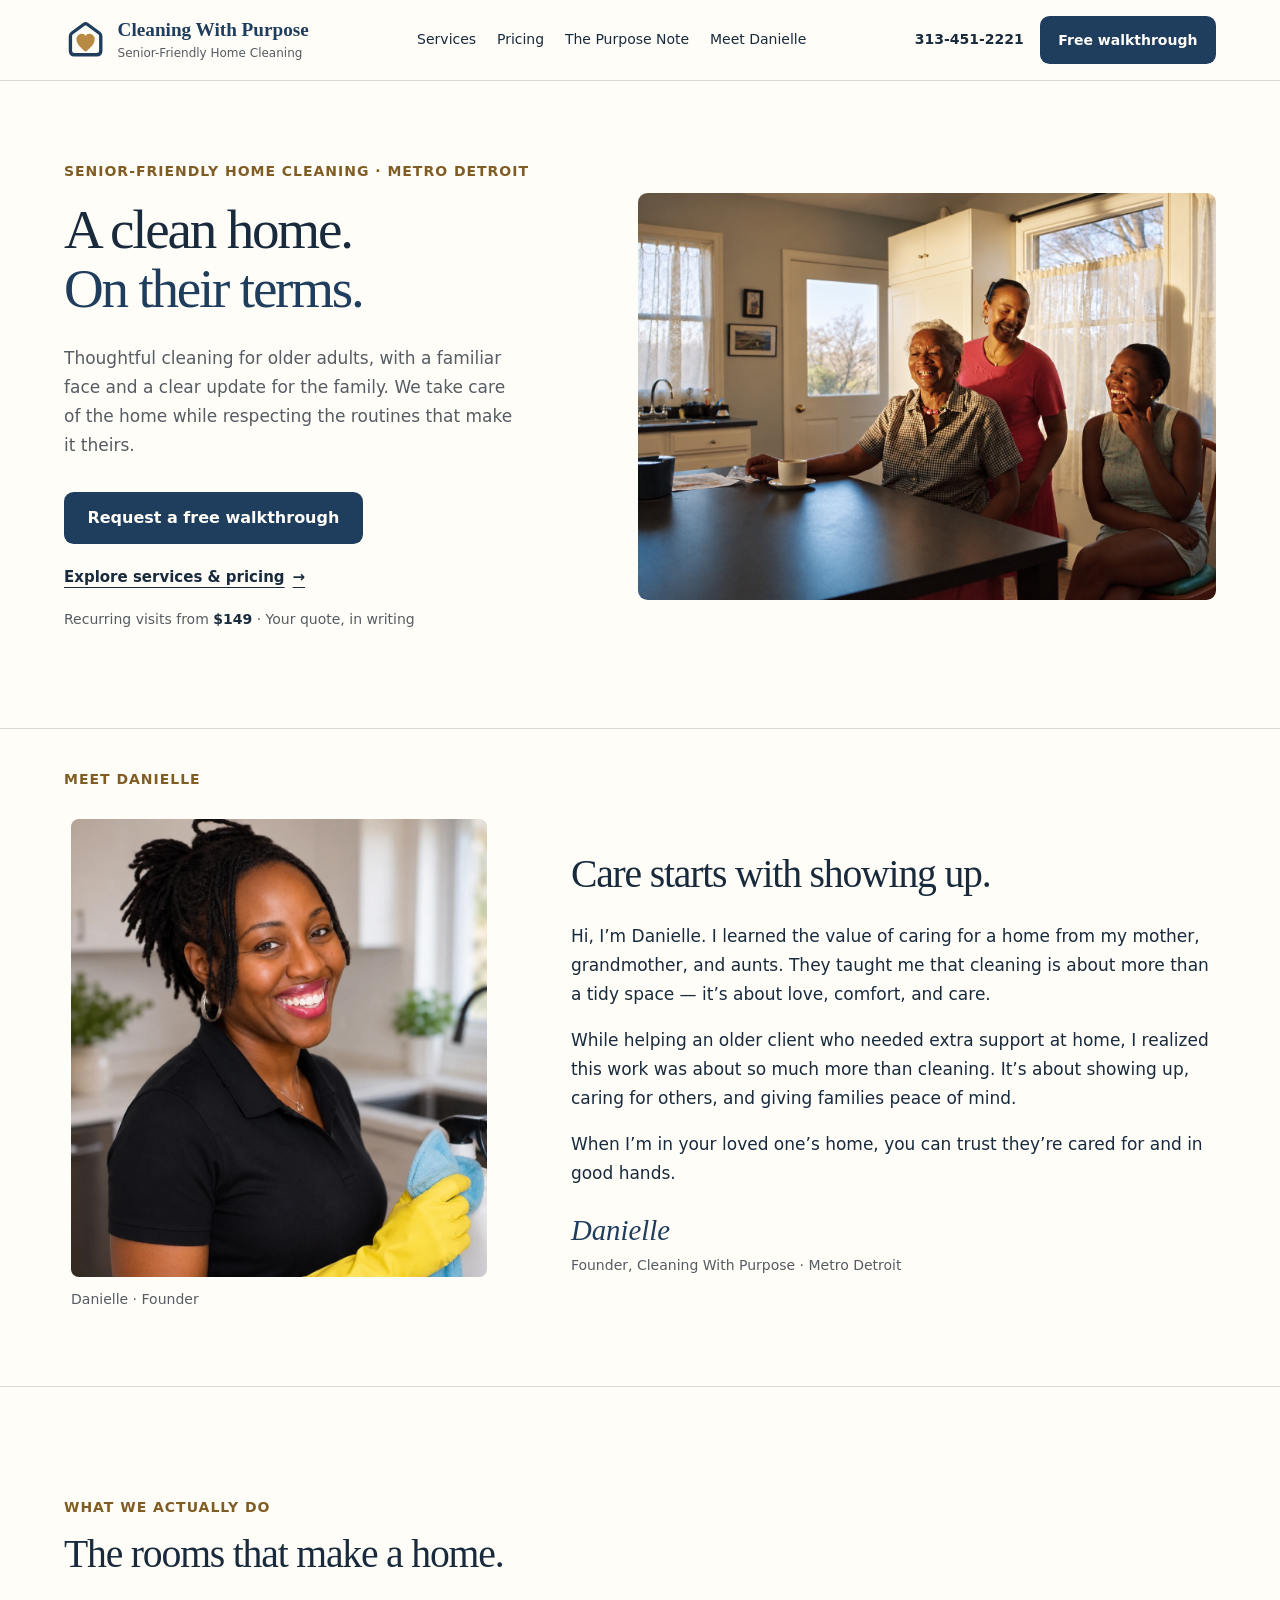
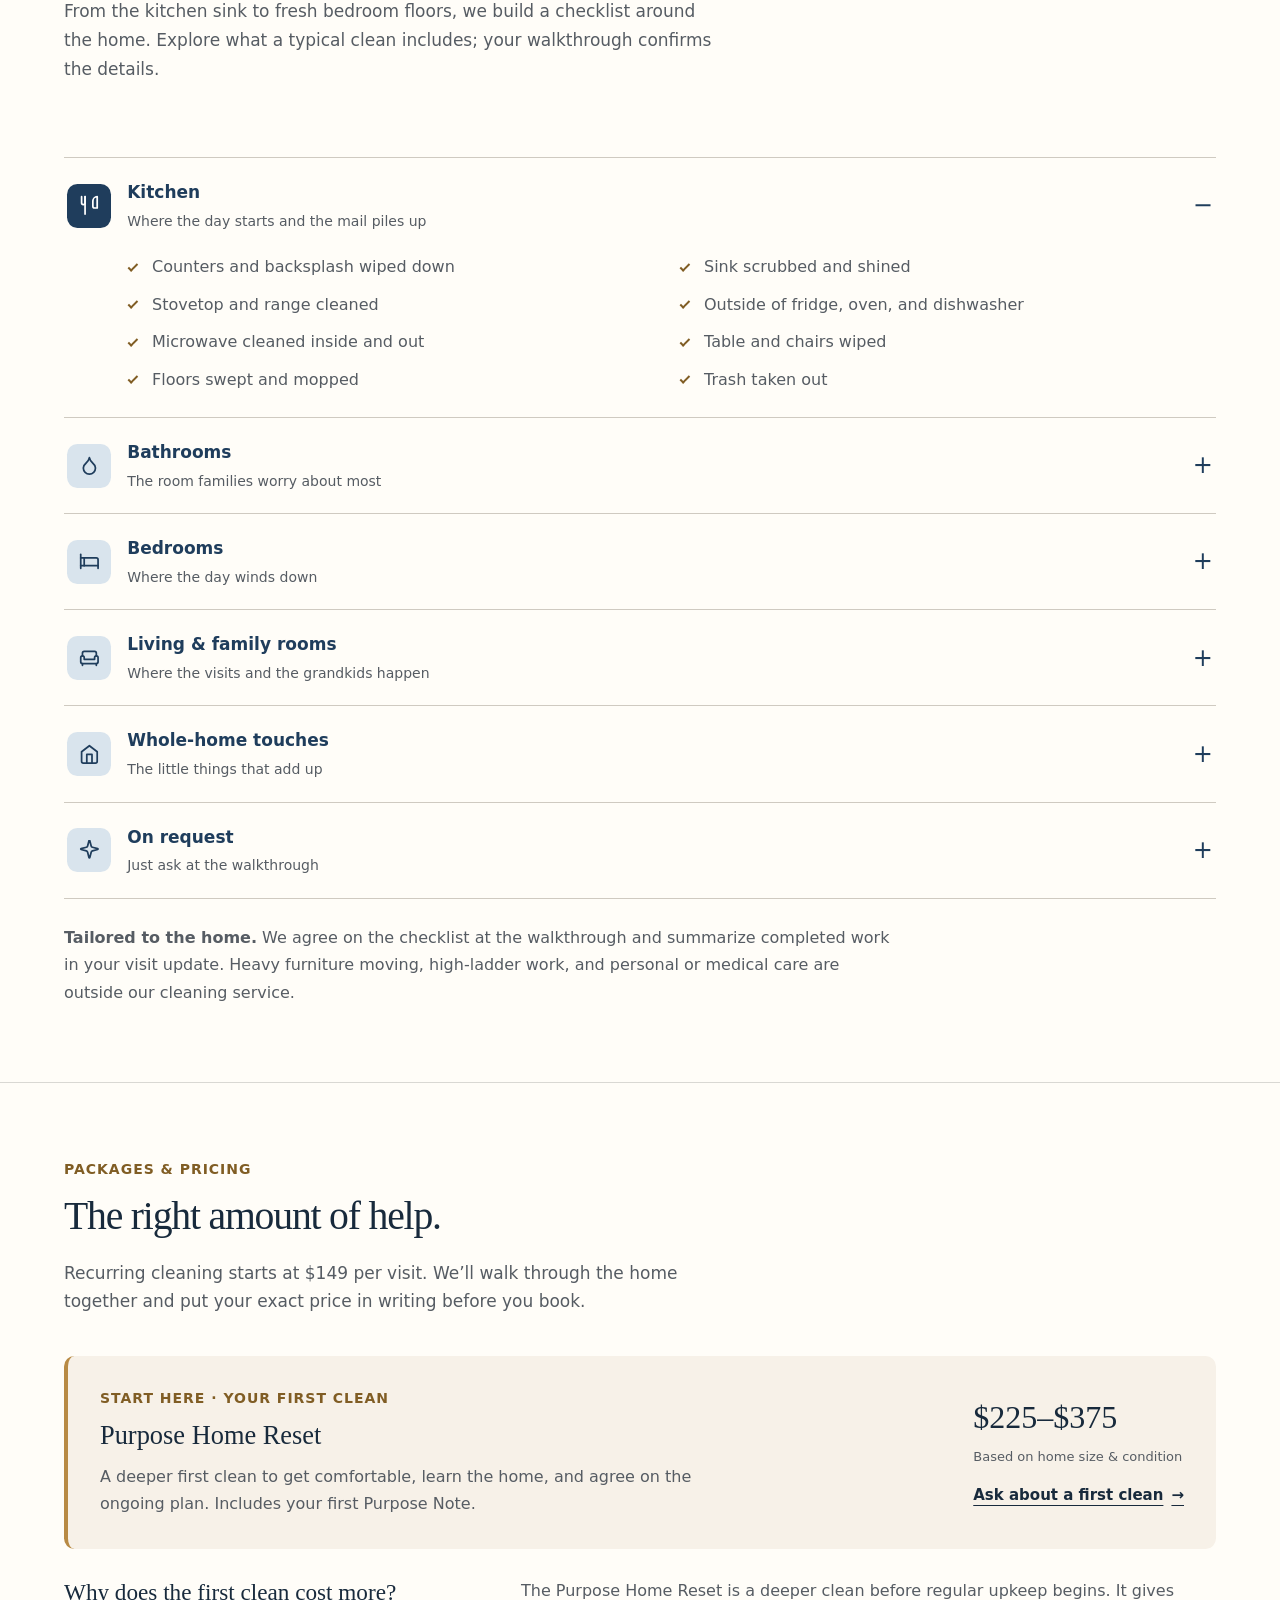
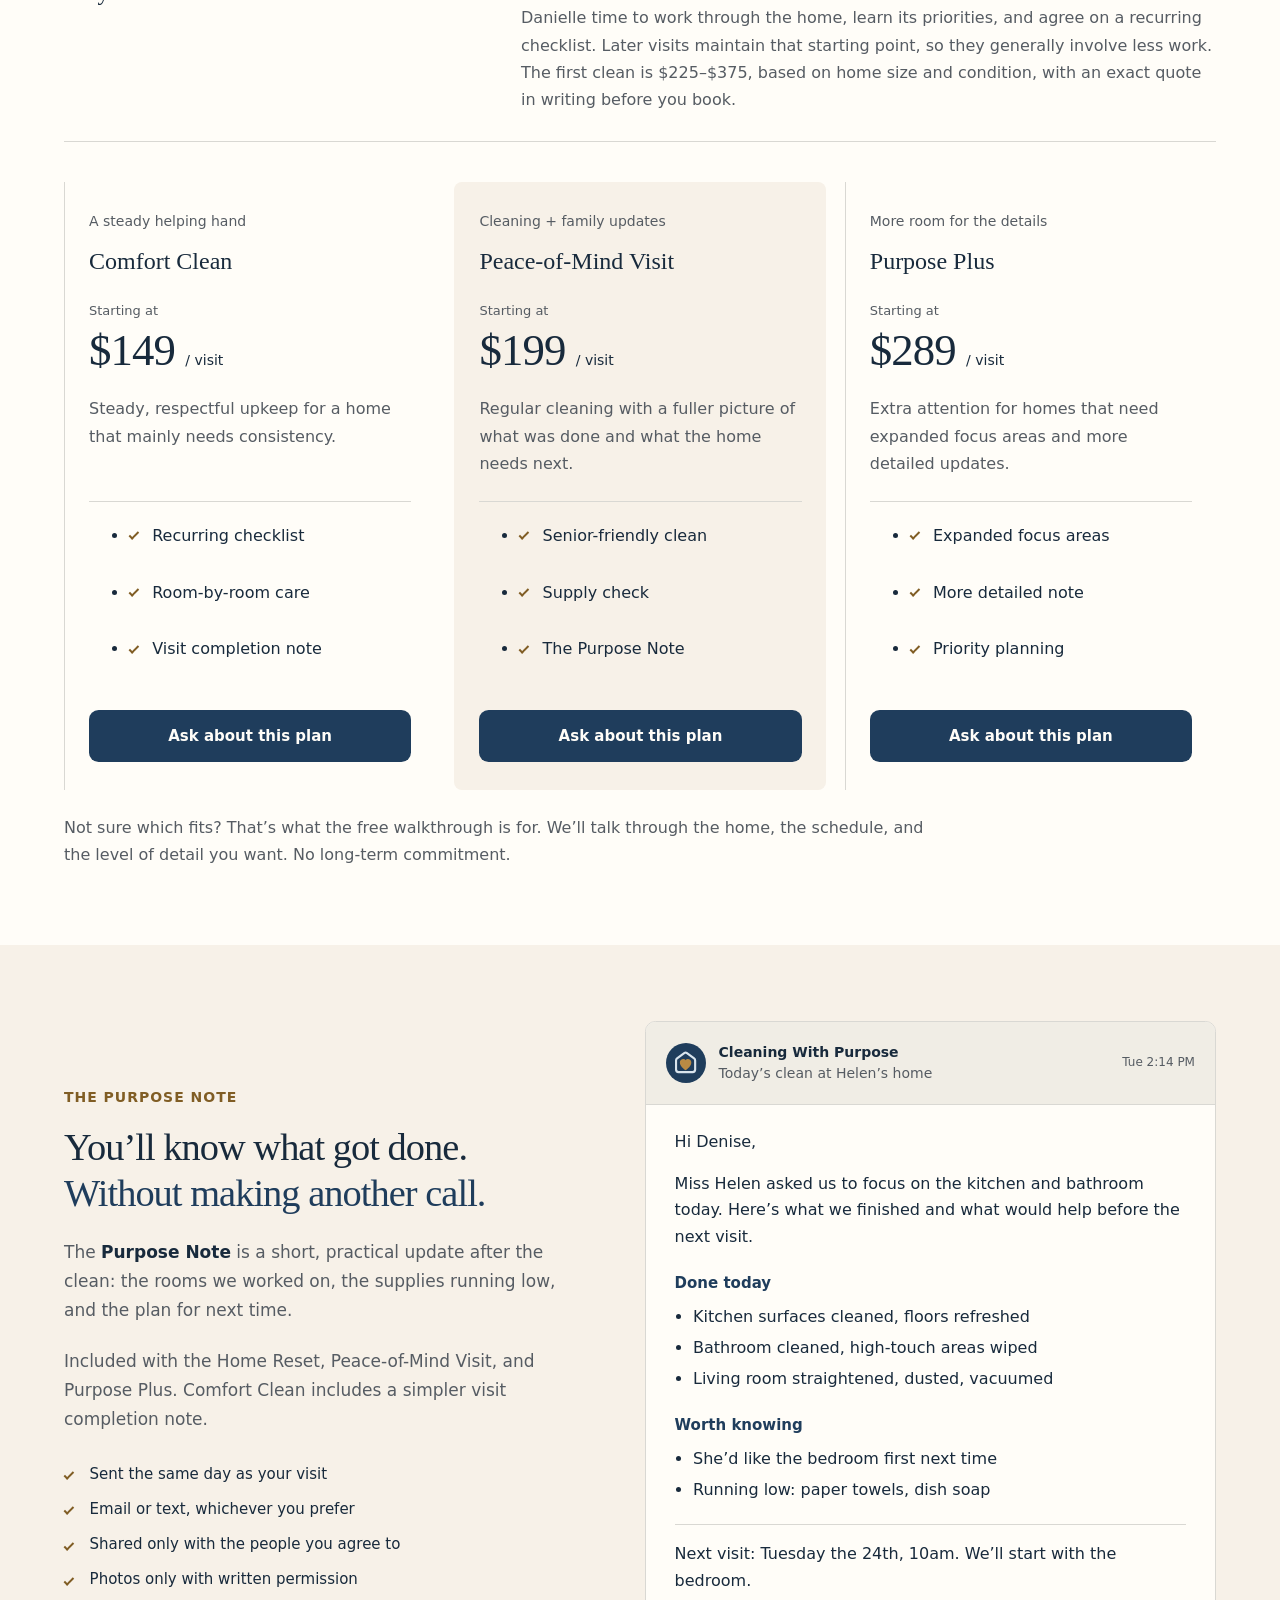
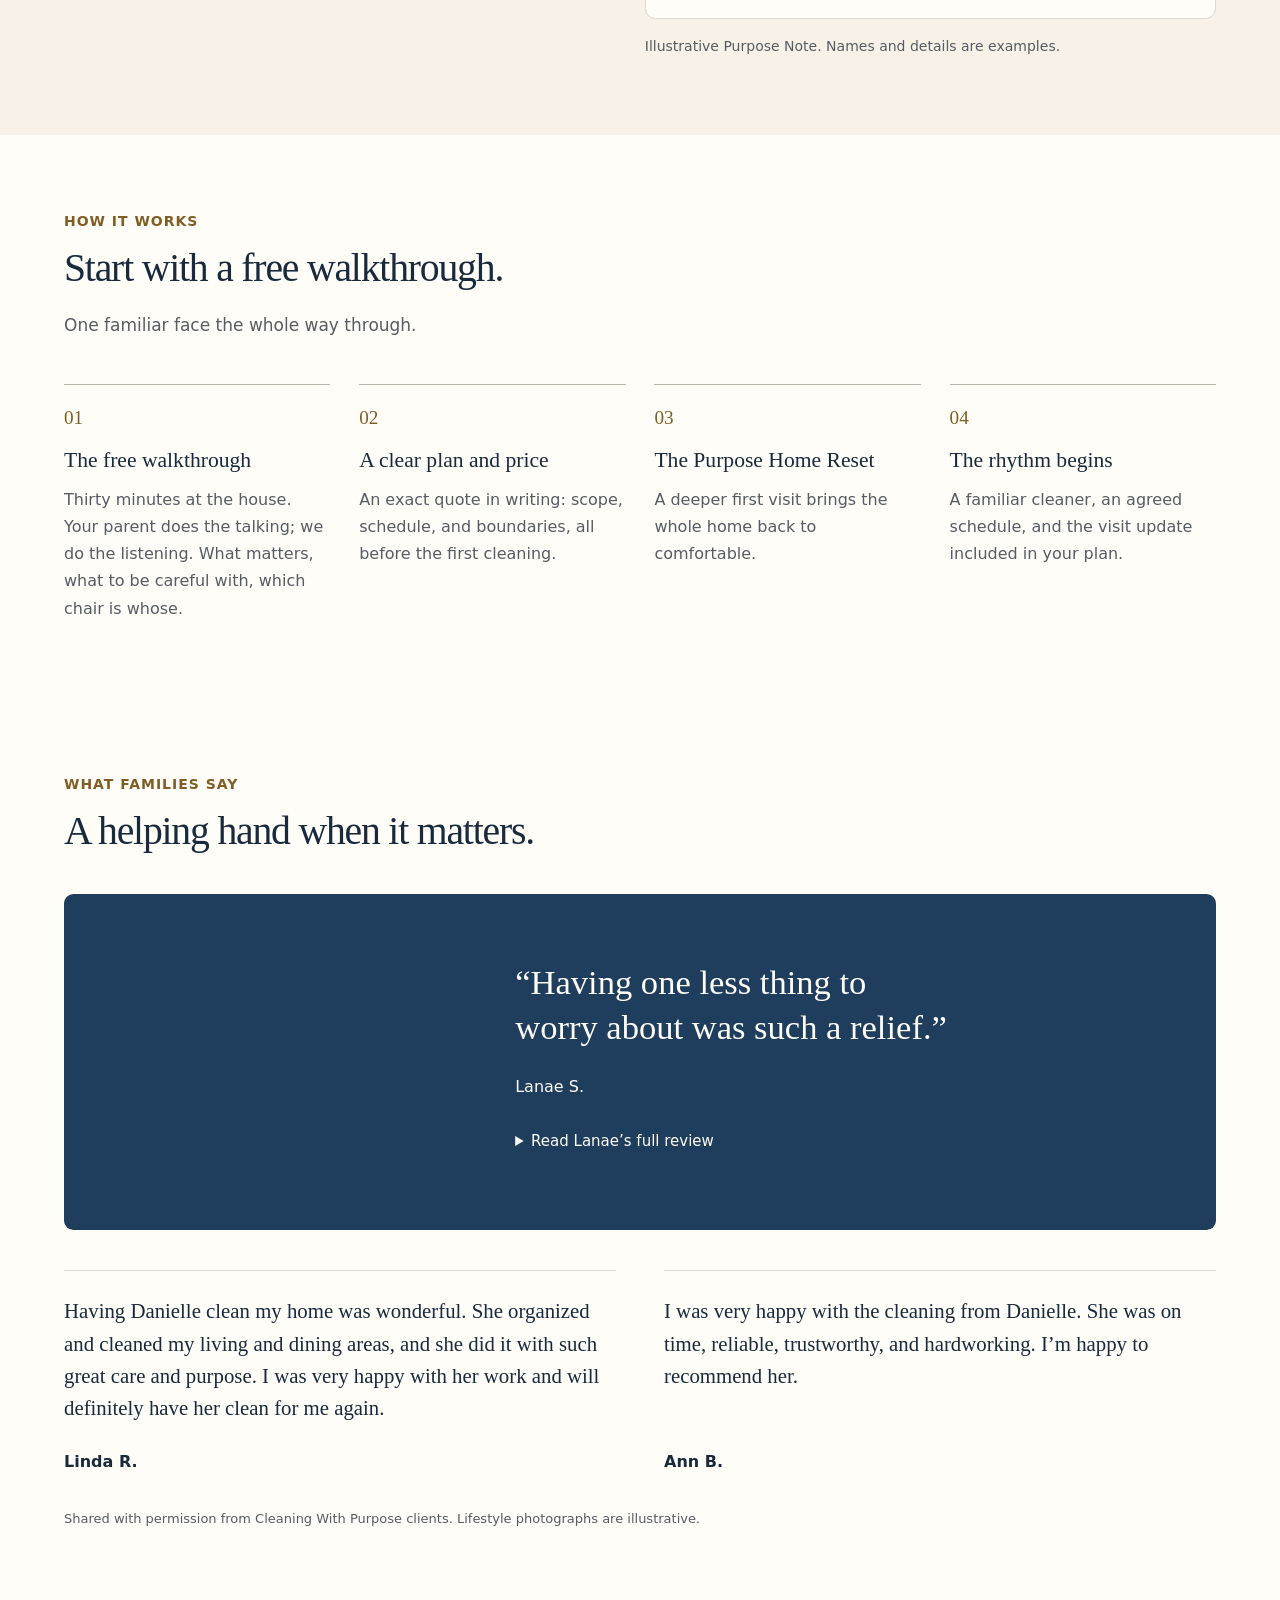
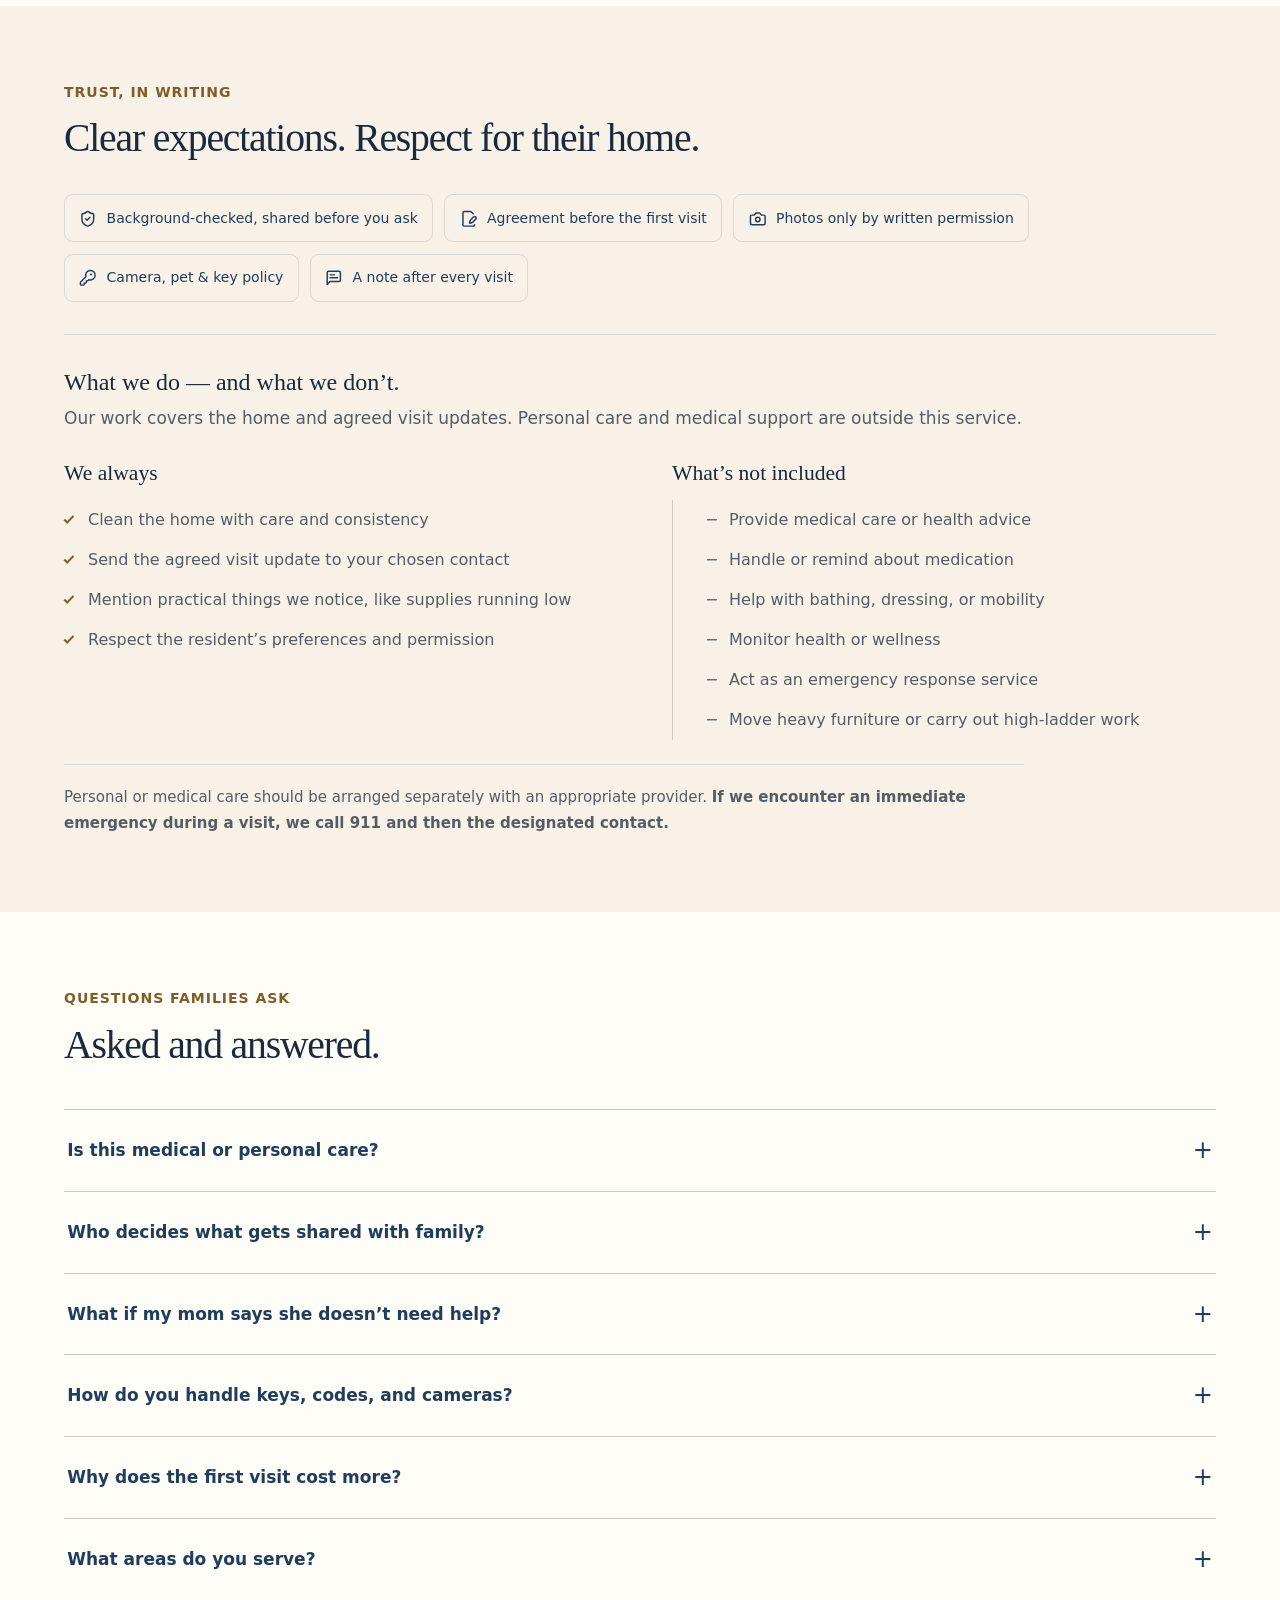
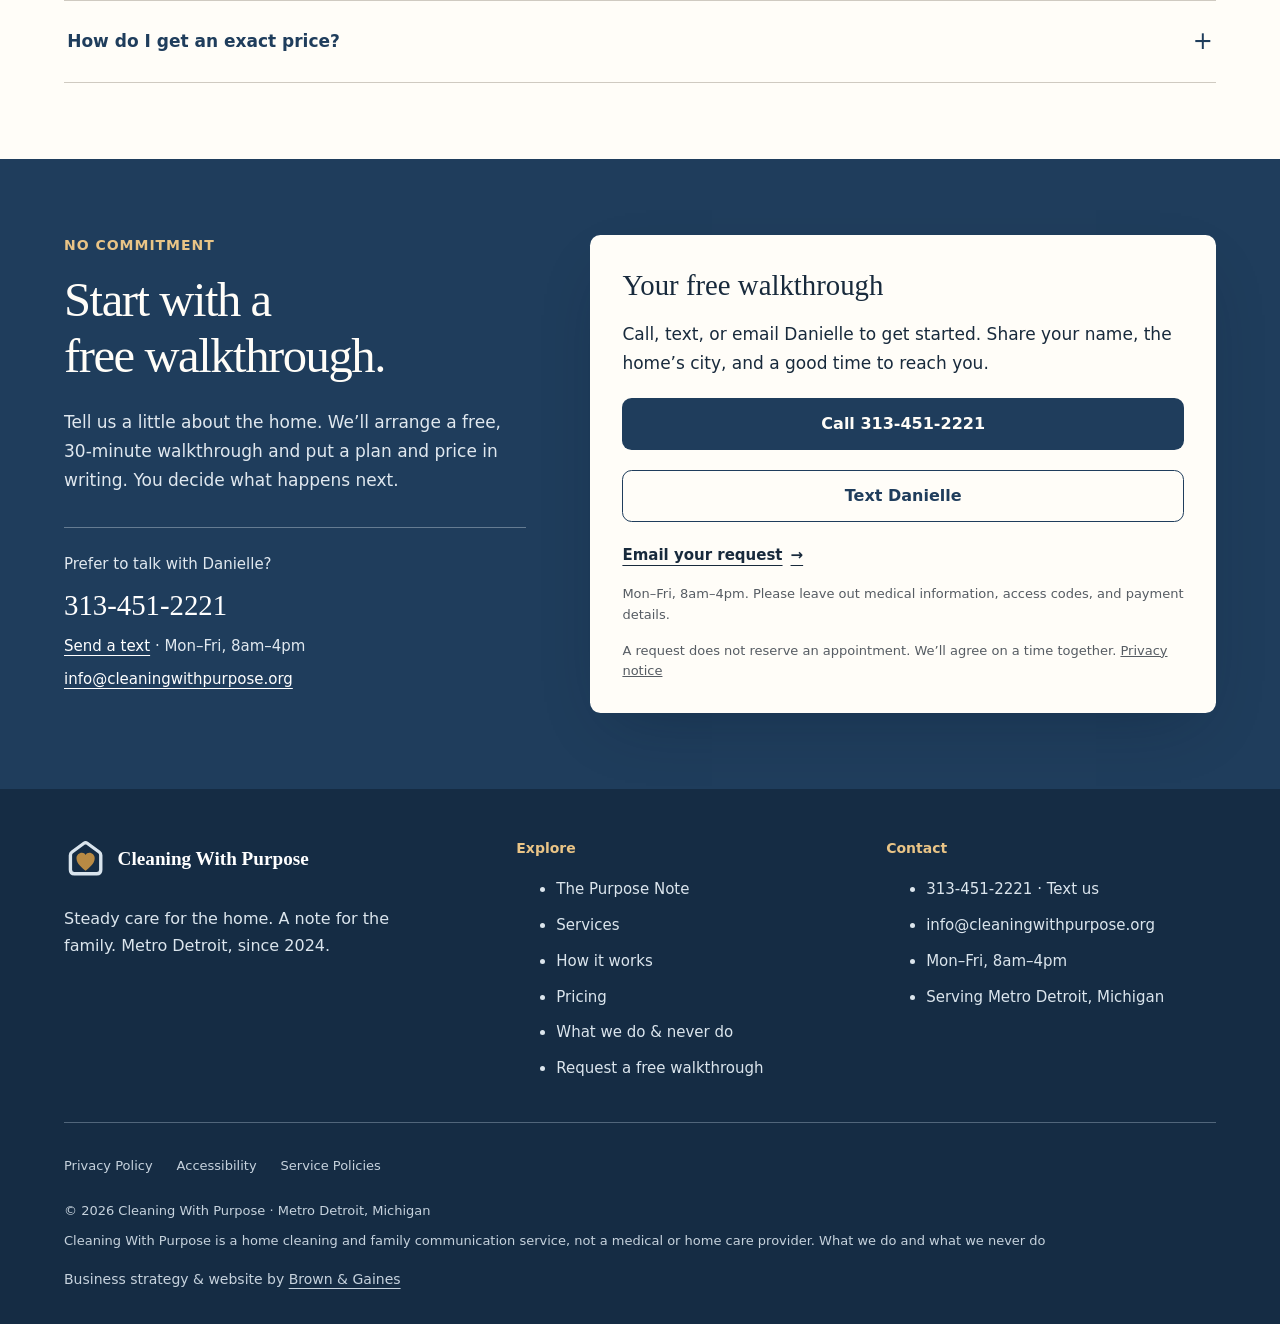
==== commit 3c3d9451: "Add accessible policy footer and Brown & Gaines strategy credit" ====
--- a/index.html
+++ b/index.html
@@ -32,7 +32,7 @@
   <link rel="preconnect" href="https://fonts.gstatic.com" crossorigin />
   <link rel="preload" as="image" href="assets/img/hero-kitchen-clear.jpg" fetchpriority="high" />
   <link href="https://fonts.googleapis.com/css2?family=Fraunces:ital,opsz,wght@0,9..144,500;0,9..144,600;1,9..144,500&amp;family=Inter:wght@400;500;600;700&amp;display=swap" rel="stylesheet" />
-  <link rel="stylesheet" href="css/styles.css?v=19" />
+  <link rel="stylesheet" href="css/styles.css?v=20" />
 
   <!-- Structured data: LocalBusiness + Service + FAQ. Contact details match the visible site. -->
   <script type="application/ld+json">
@@ -751,8 +751,10 @@
         </div>
       </div>
       <div class="site-footer__legal">
-        <p>&copy; 2026 Cleaning With Purpose &middot; Metro Detroit, Michigan &middot; <a href="privacy.html">Privacy notice</a></p>
+        <nav class="footer-policy-links" aria-label="Website policies"><a href="privacy.html">Privacy Policy</a><a href="accessibility.html">Accessibility</a><a href="service-policies.html">Service Policies</a></nav>
+        <p>&copy; 2026 Cleaning With Purpose &middot; Metro Detroit, Michigan</p>
         <p>Cleaning With Purpose is a home cleaning and family communication service, not a medical or home care provider. <a href="#trust">What we do and what we never do</a></p>
+        <p class="site-footer__credit">Business strategy &amp; website by <a href="https://browngaines.netlify.app/">Brown &amp; Gaines</a></p>
       </div>
     </div>
   </footer>
--- a/css/styles.css
+++ b/css/styles.css
@@ -253,6 +253,11 @@
 .site-footer li { font-size: .9375rem; }
 .site-footer__legal { margin-top: 2.5rem; border-top: 1px solid #51667b; padding-top: 1.3rem; color: #c6d2dd; font-size: .8125rem; }
 .site-footer__legal p + p { margin-top: .5rem; }
+.footer-policy-links { display: flex; flex-wrap: wrap; column-gap: 1.5rem; row-gap: .25rem; margin-bottom: .75rem; }
+.footer-policy-links a { display: inline-flex; align-items: center; min-height: 44px; }
+.site-footer__legal .site-footer__credit { margin-top: 1rem; font-size: .875rem; }
+.site-footer__credit a { text-decoration: underline; text-underline-offset: 4px; }
+.site-footer :focus-visible { outline-color: var(--brass-light); }
 .mobile-bar { display: none; position: fixed; inset: auto 0 0; z-index: 60; background: var(--warm-white); border-top: 1px solid var(--line); padding: .6rem .75rem calc(.6rem + env(safe-area-inset-bottom,0px)); gap: .6rem; }
 .mobile-bar .btn { flex: 1; min-width: 0; min-height: 3rem; padding: .6rem .35rem; font-size: .875rem; }
 .thanks-main { min-height: 90vh; display: grid; place-items: center; background: var(--cream); padding: 4rem 1.25rem; }
